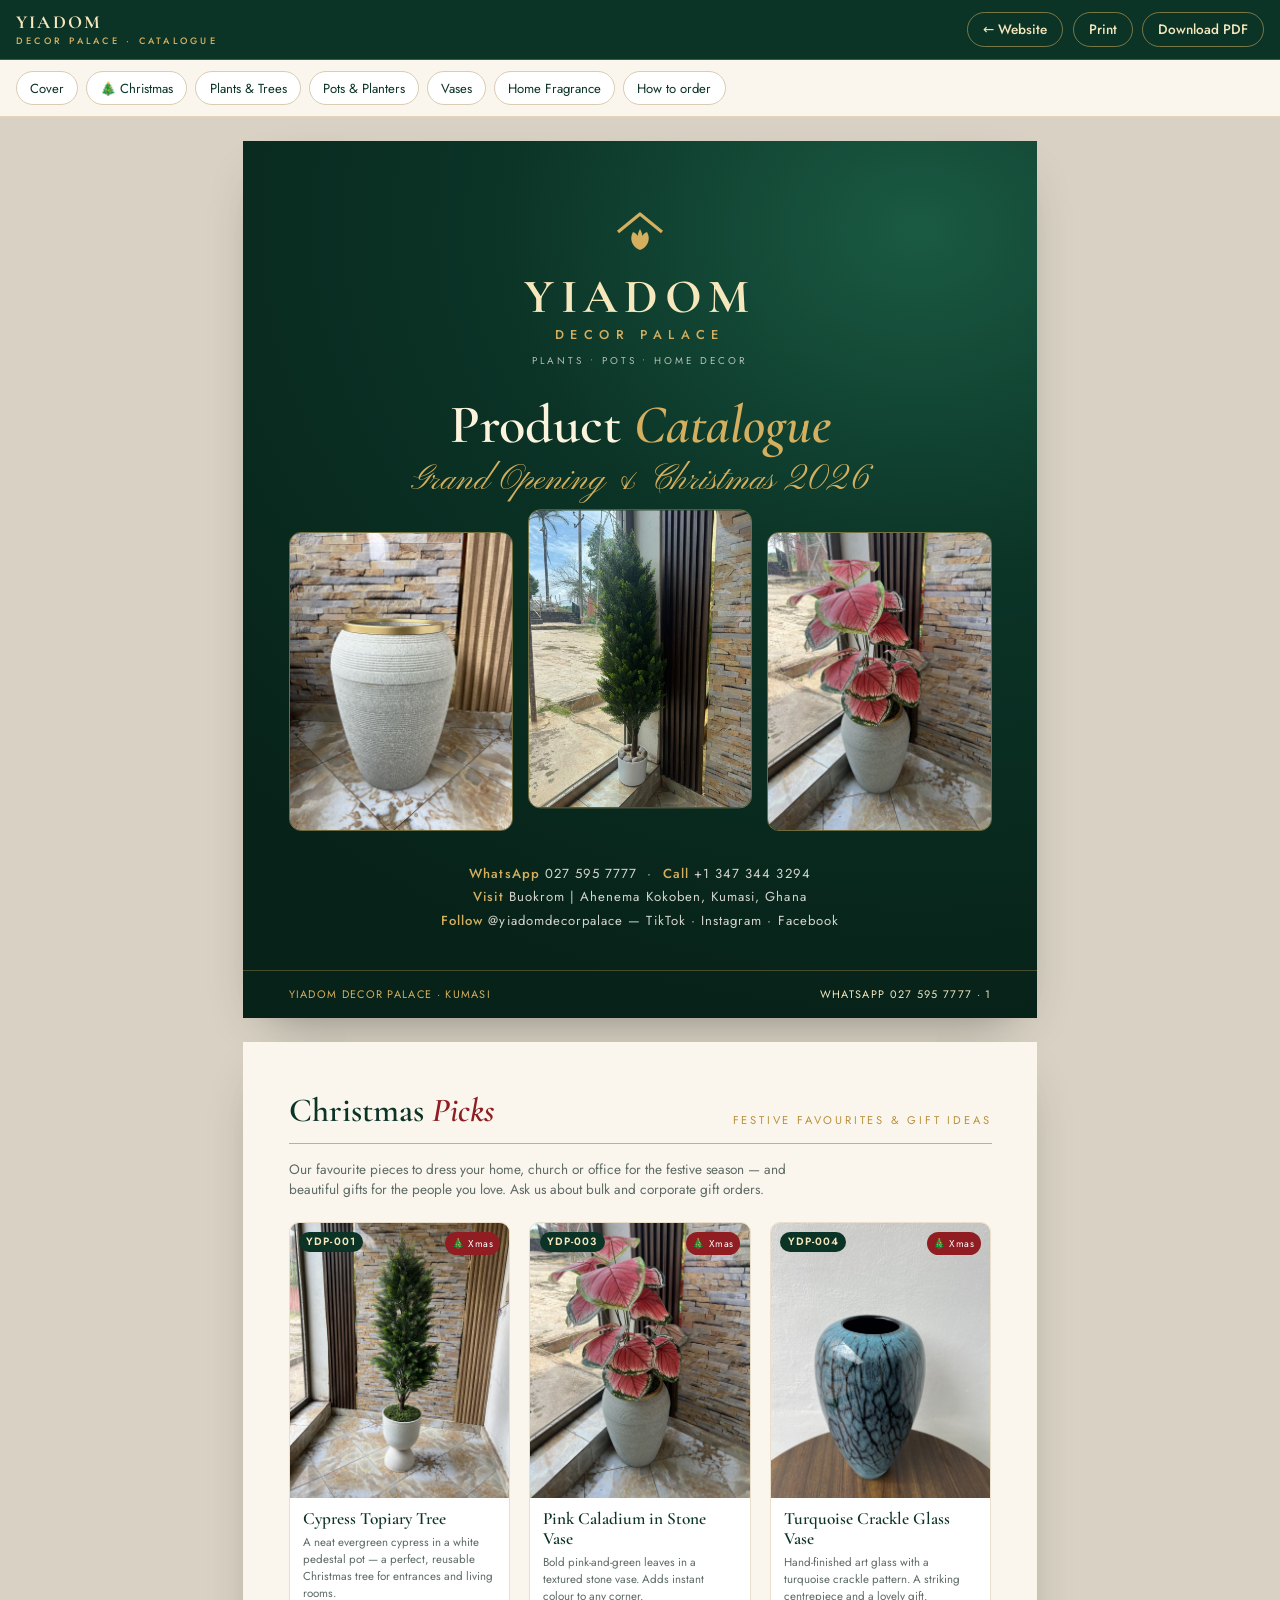
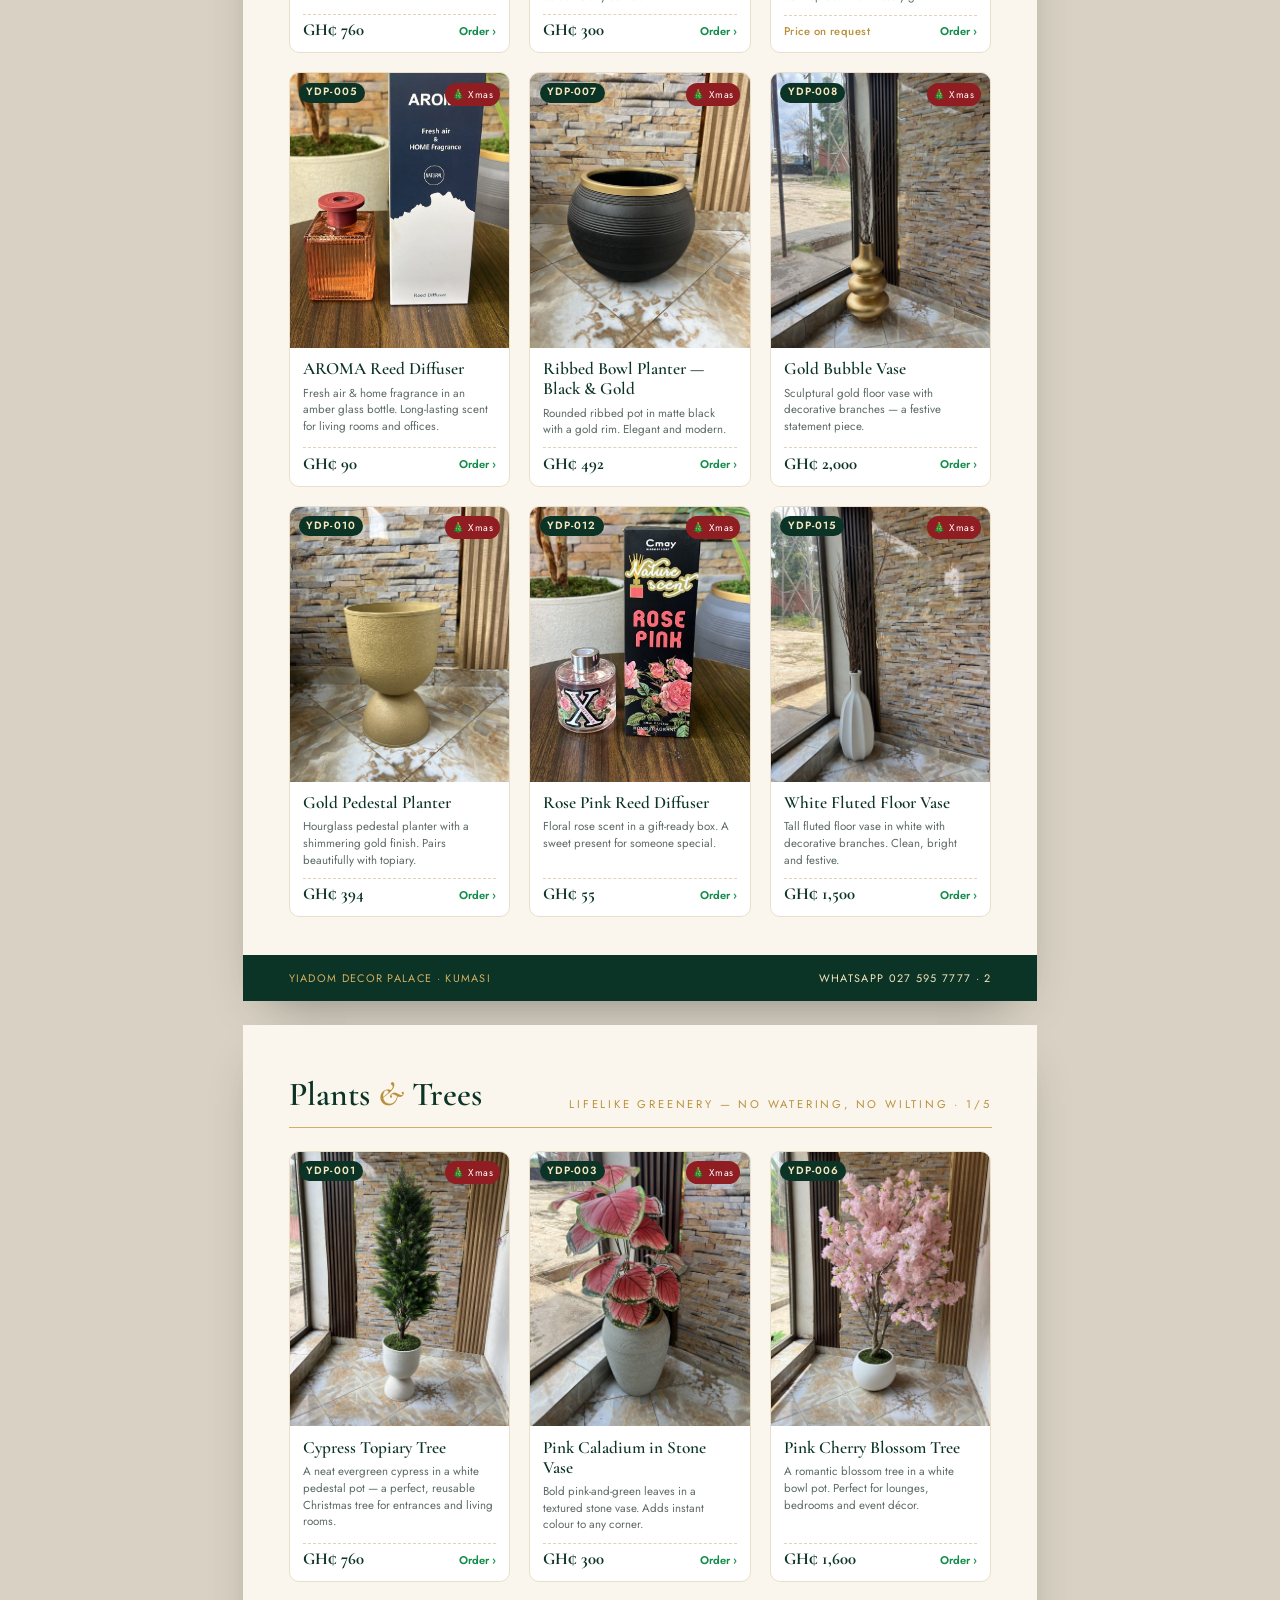
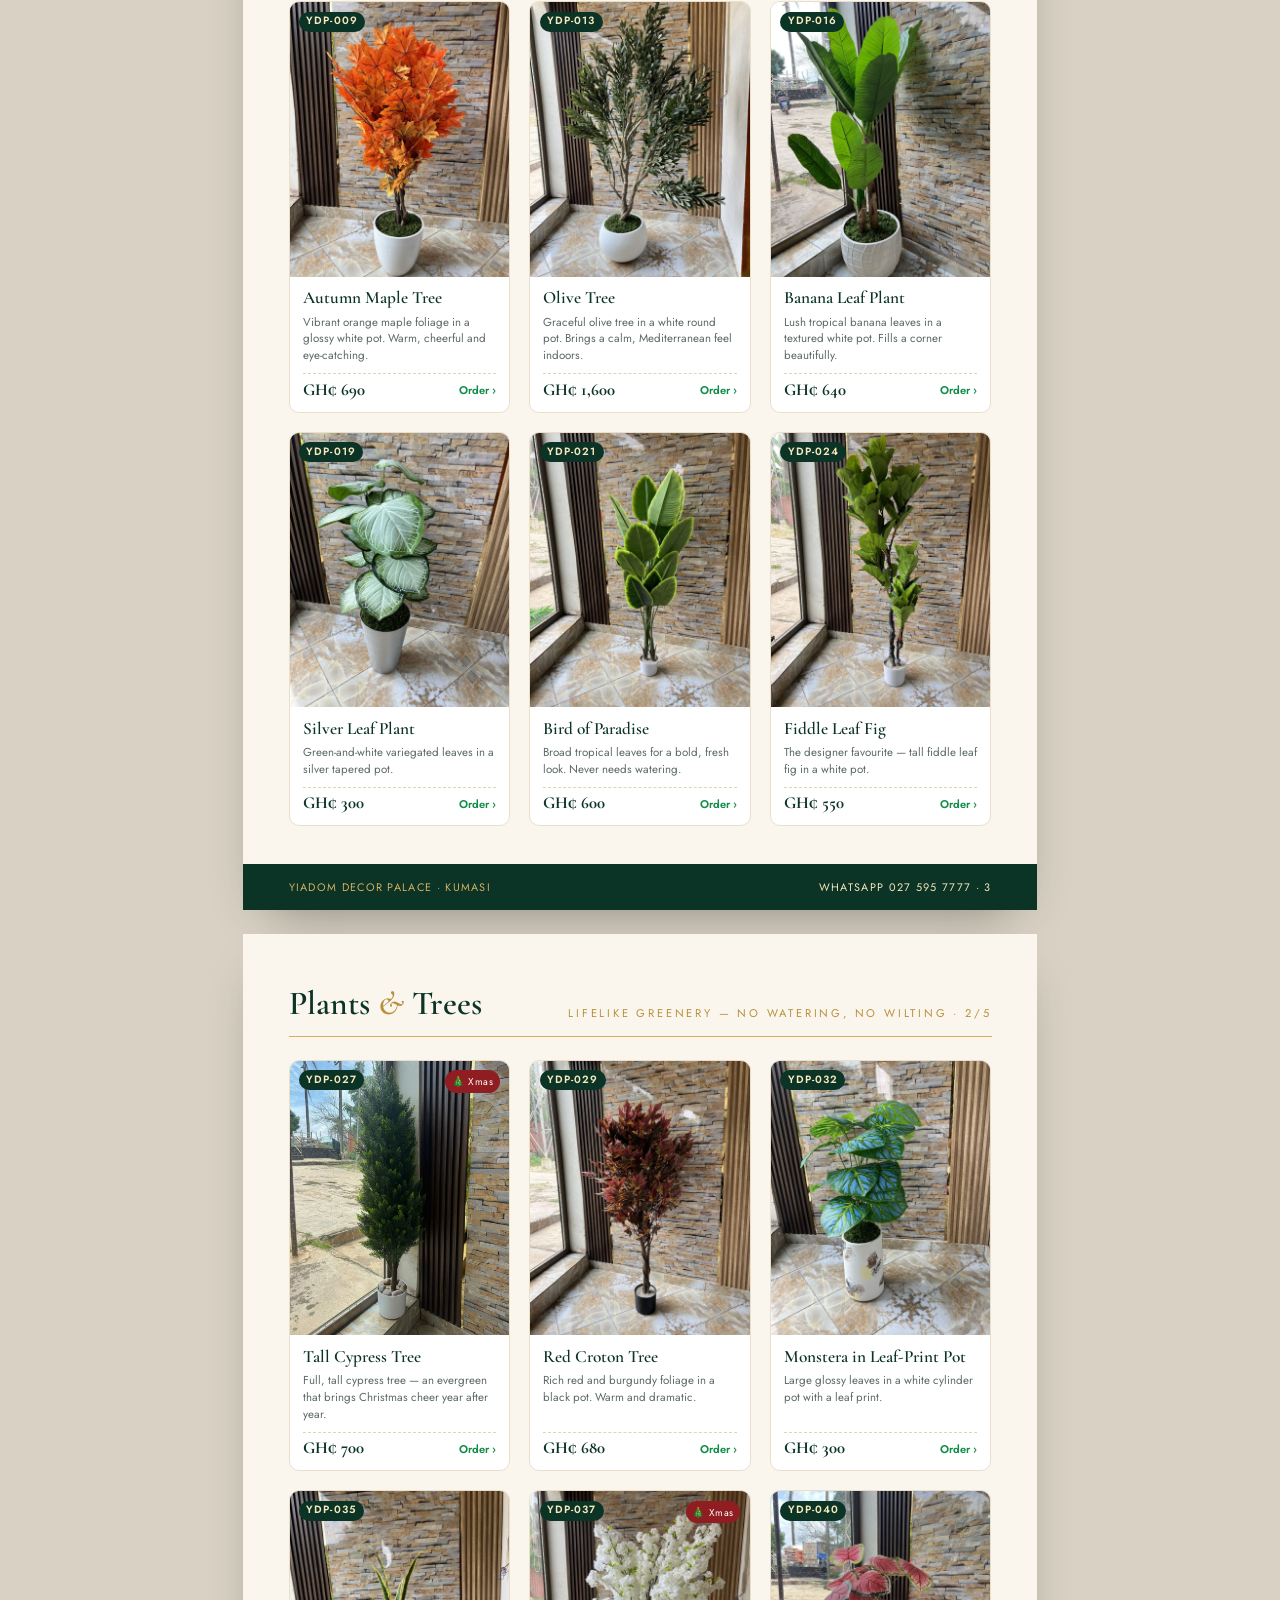
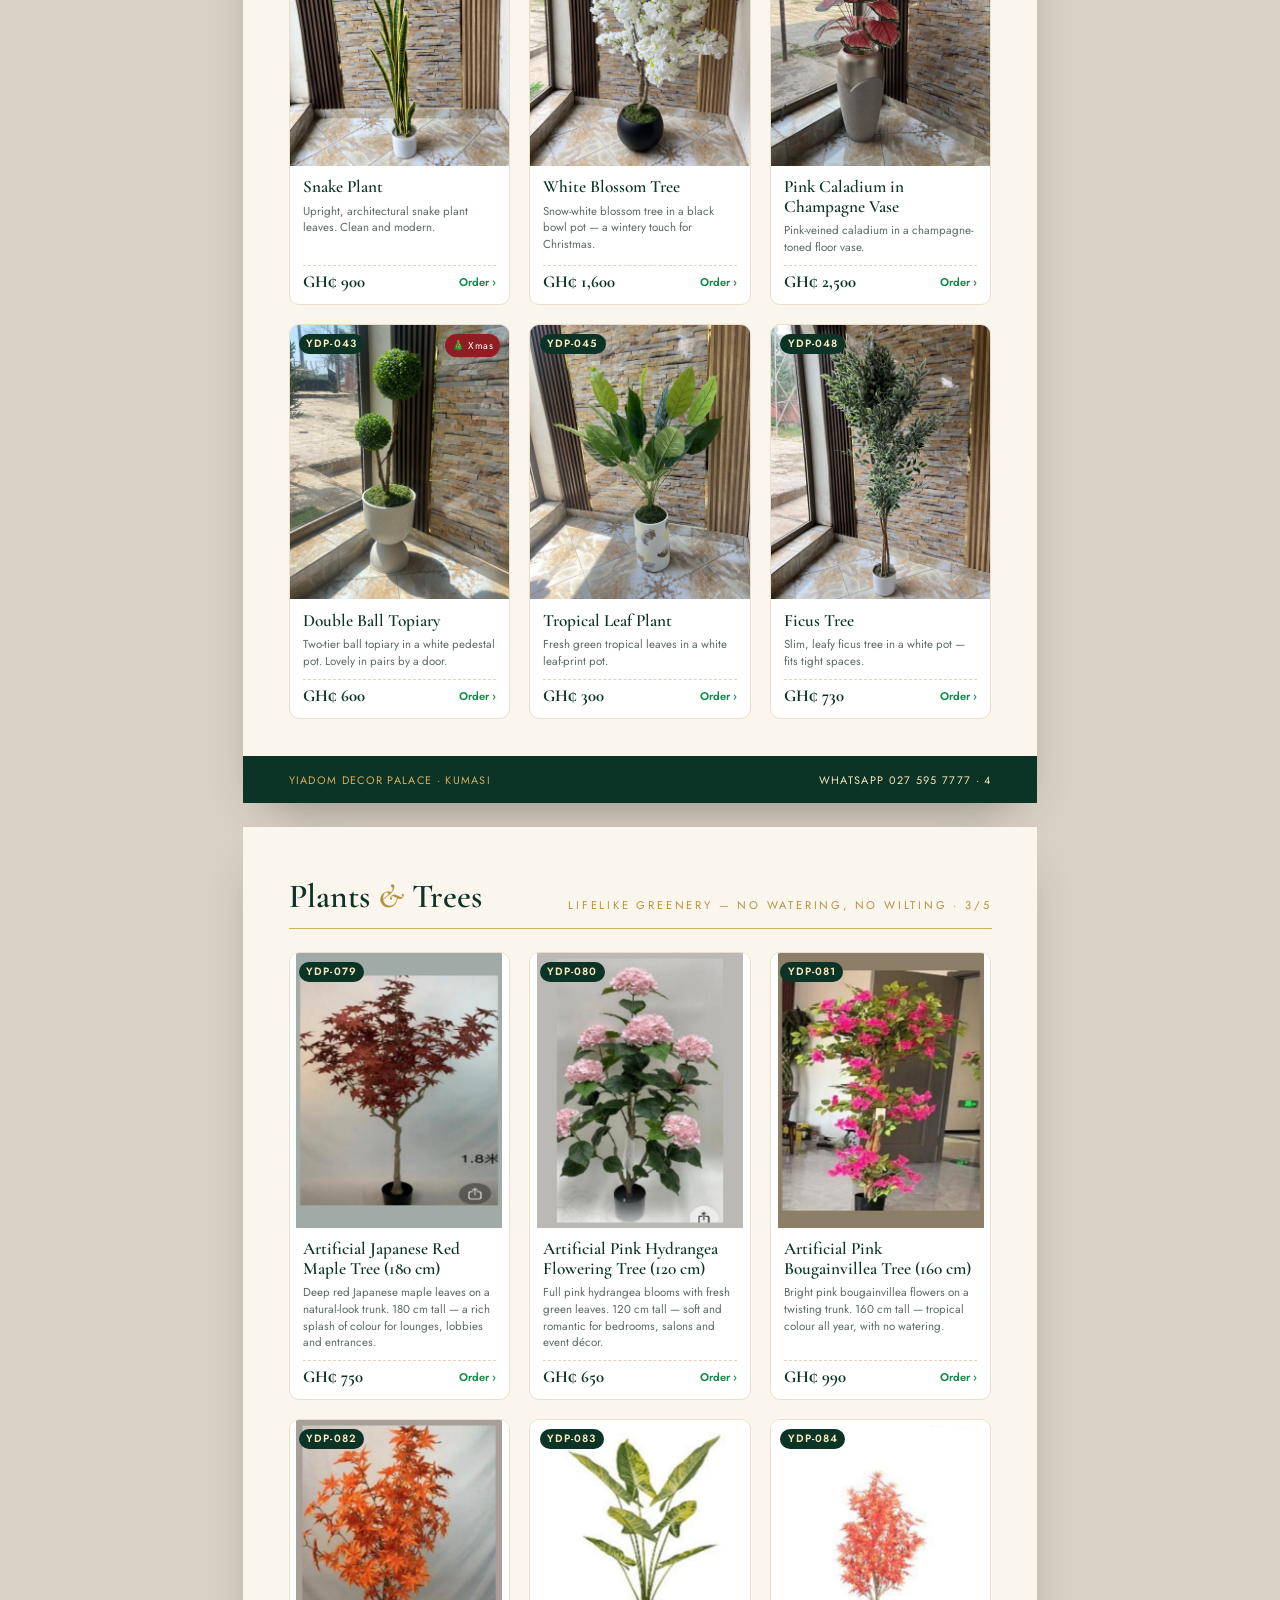
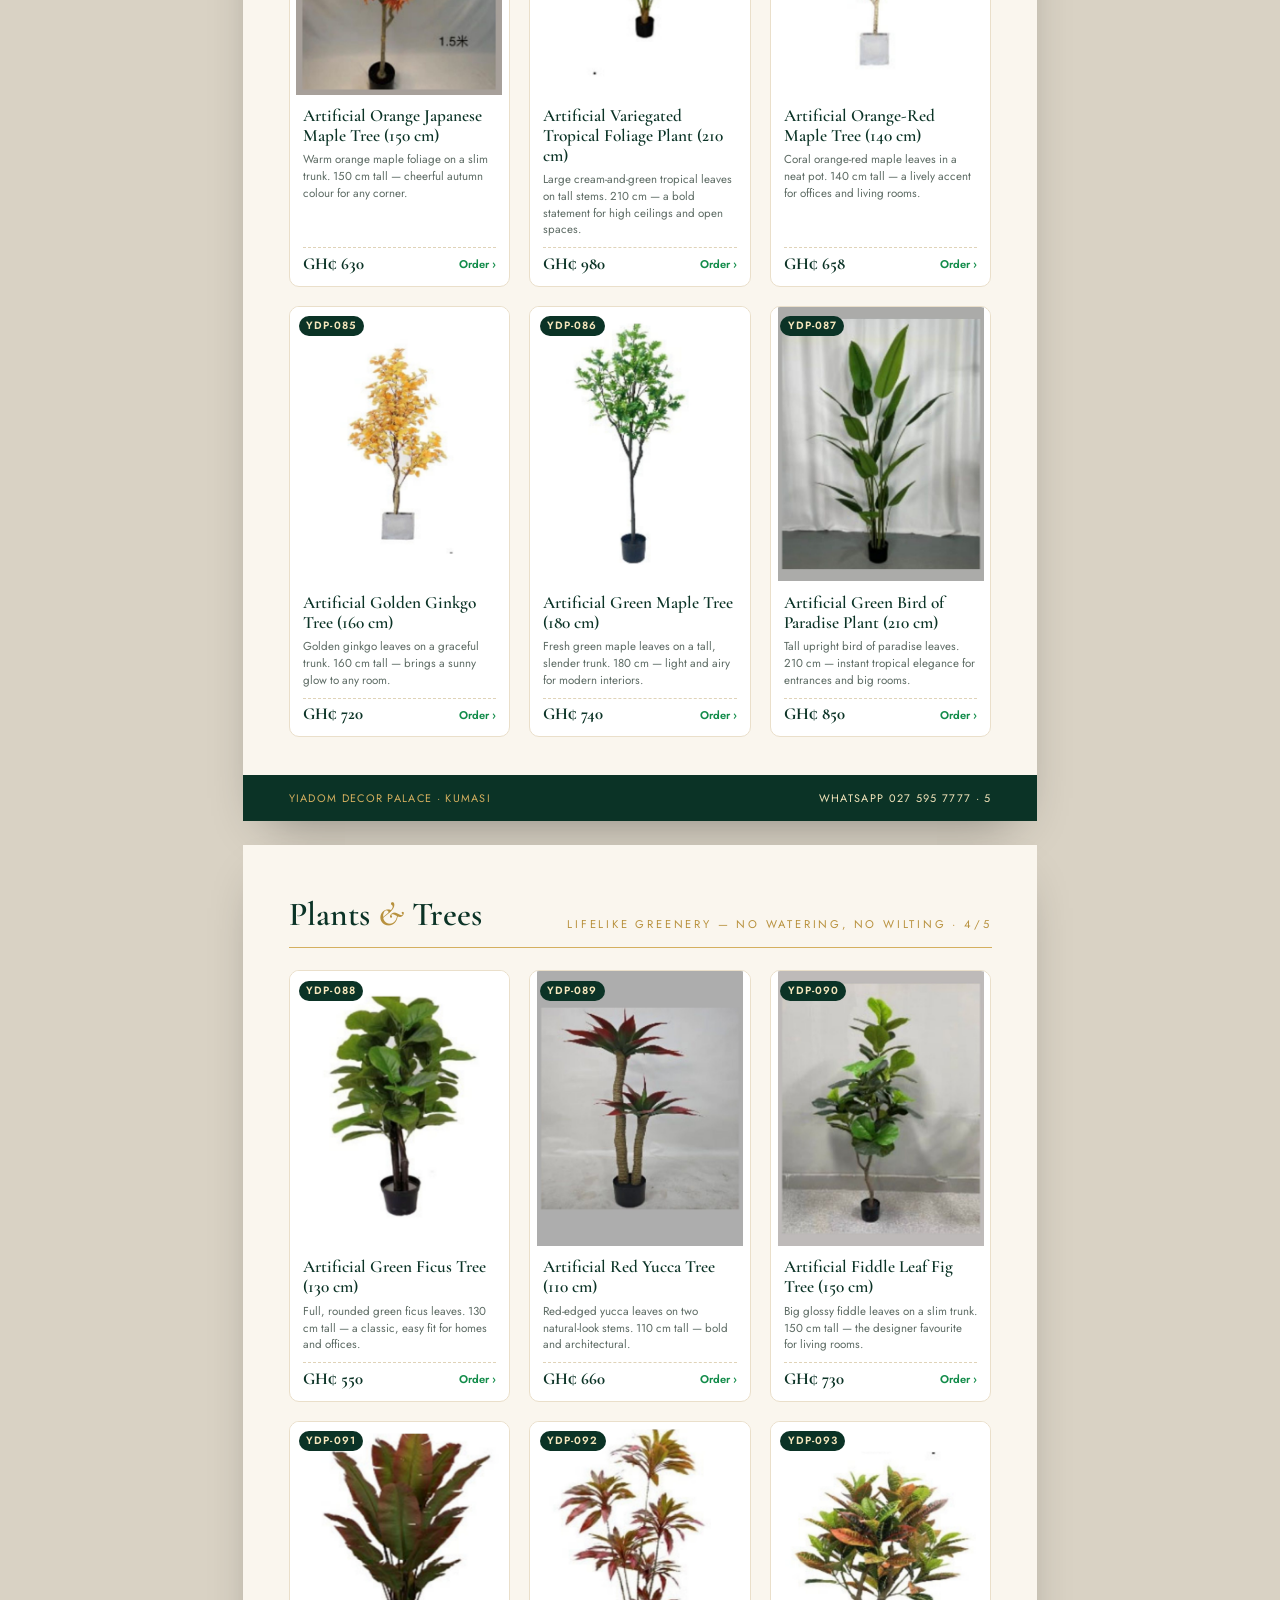
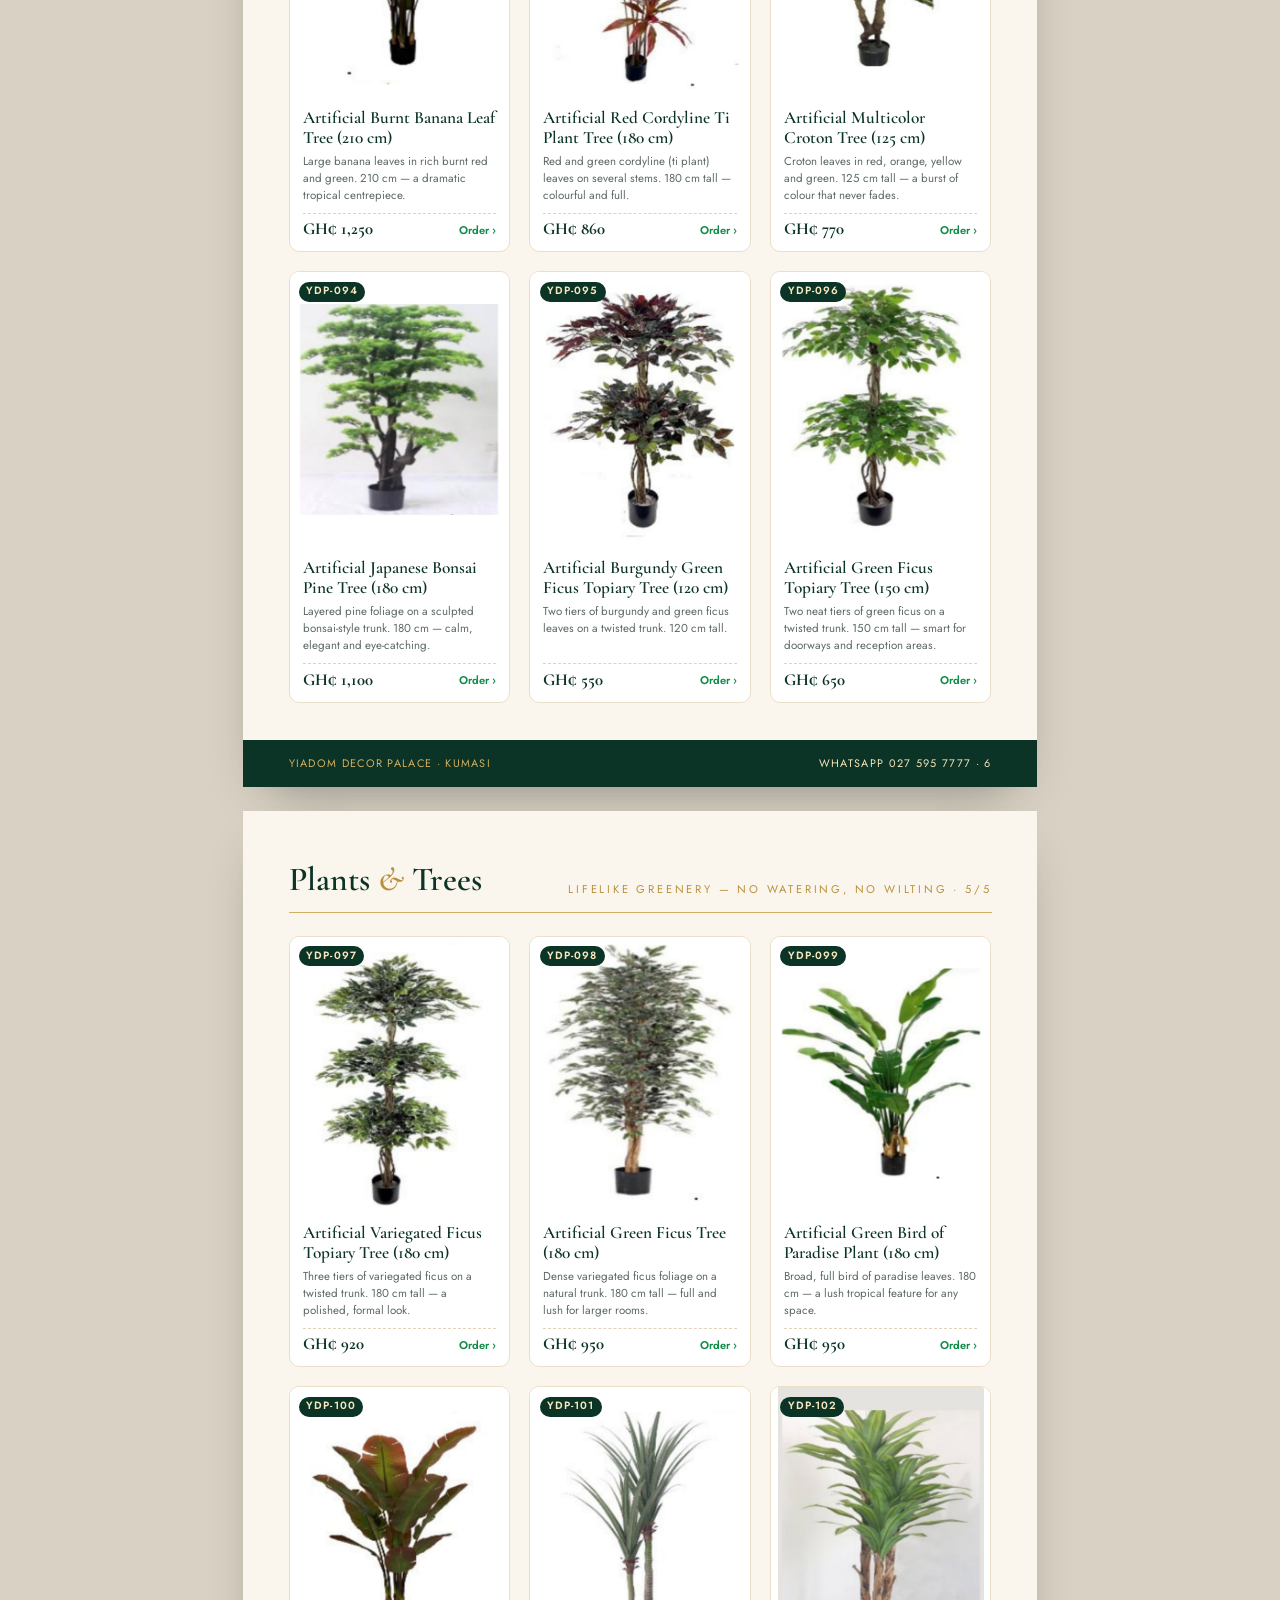
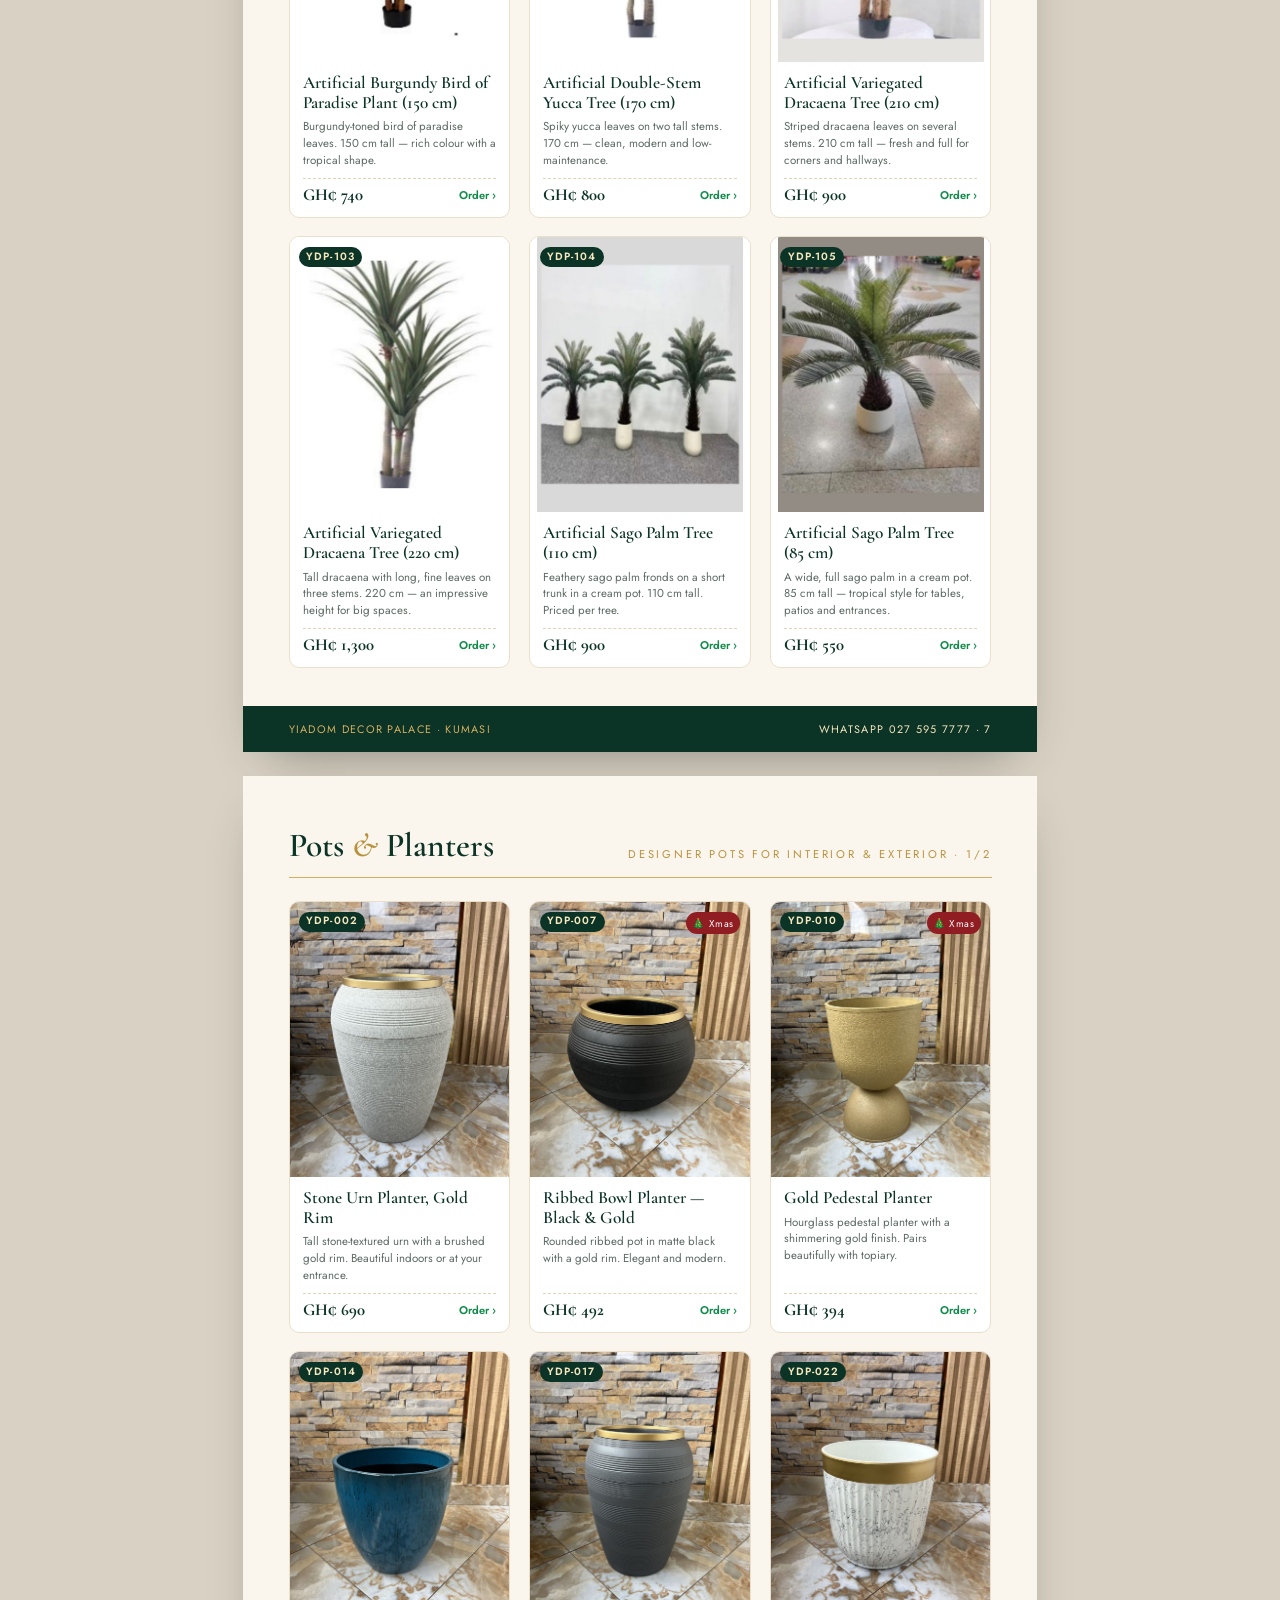
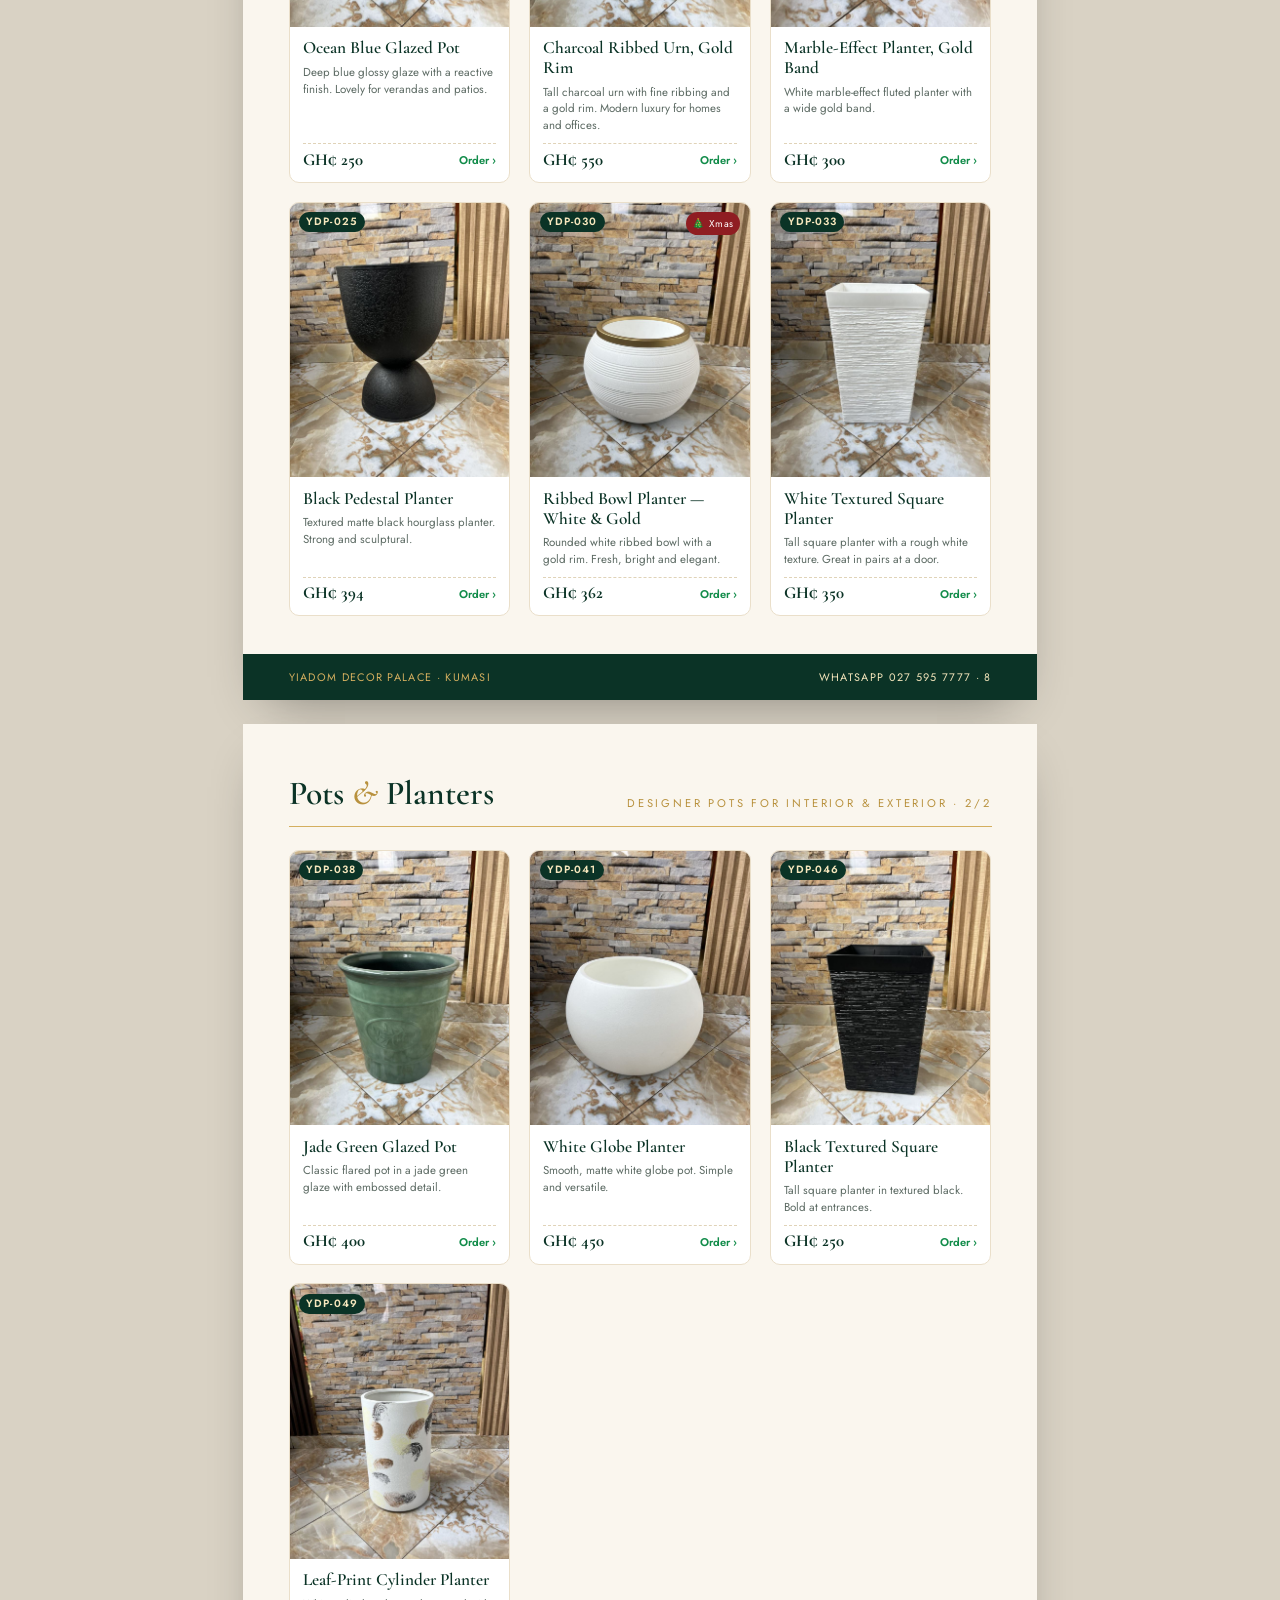
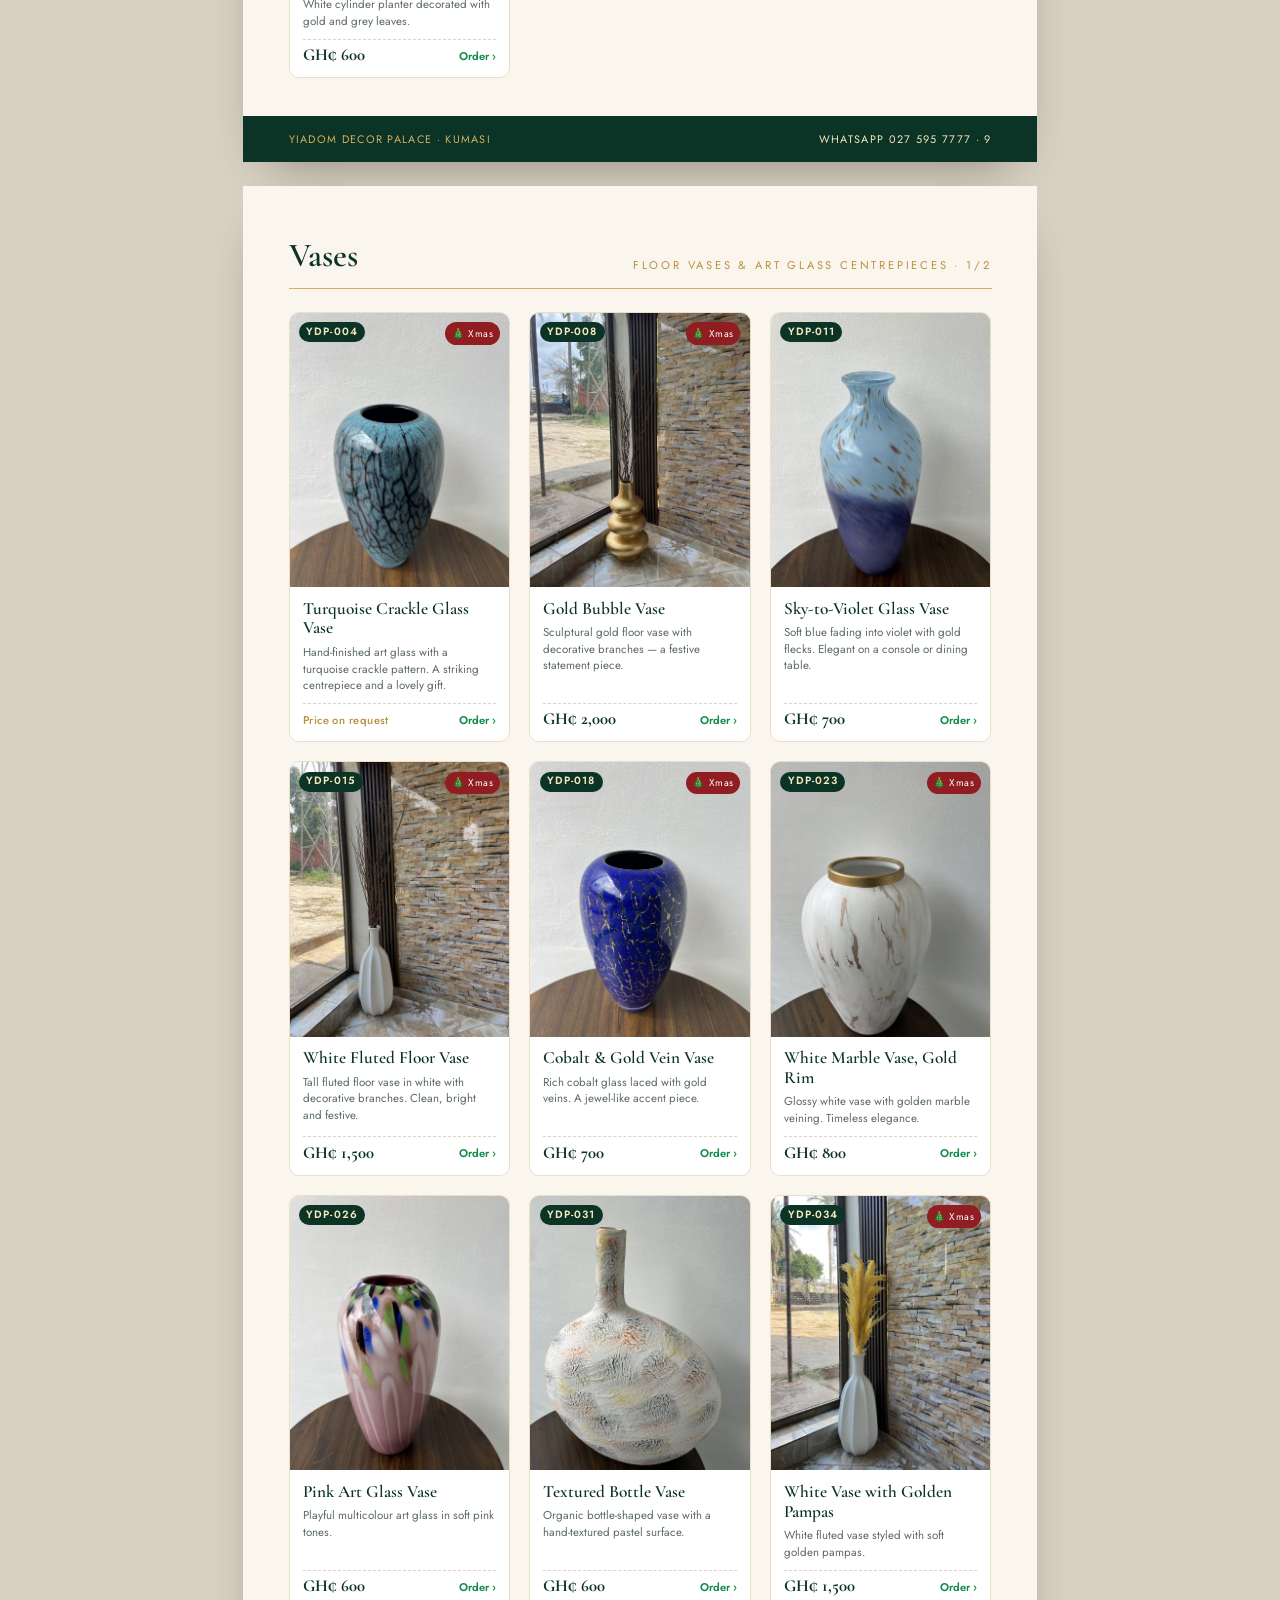
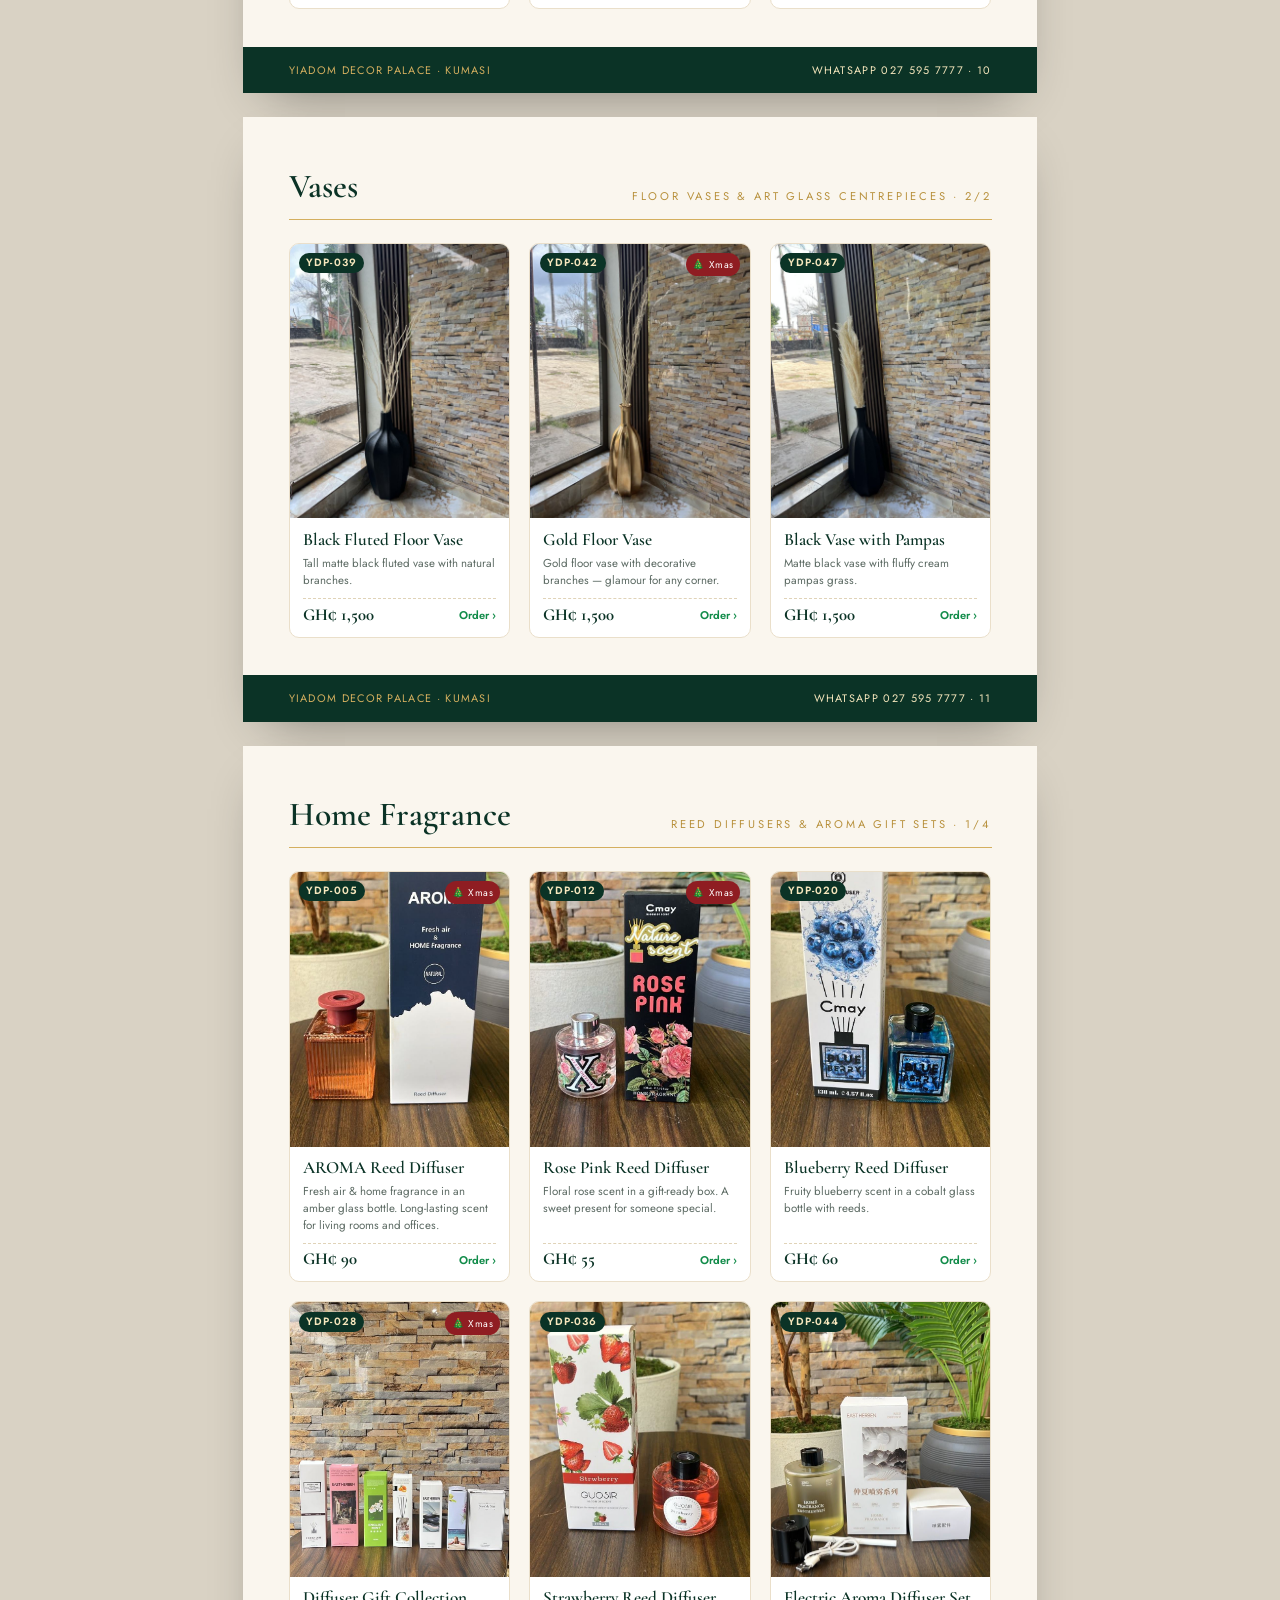
==== catalogue.html @ f0918529 "Add 27 artificial plants and trees (YDP-079 to YDP-105); rebuild catalogue PDF New plant shipment fr" ====
<!doctype html>
<html lang="en">
<head>
  <meta charset="utf-8">
  <meta name="viewport" content="width=device-width, initial-scale=1">
  <title>Product Catalogue | Yiadom Decor Palace, Kumasi</title>
  <meta name="description" content="Yiadom Decor Palace product catalogue — artificial plants & trees, pots & planters, vases and home fragrance. Order on WhatsApp 027 595 7777.">
  <meta name="theme-color" content="#0b3326">
  <link rel="canonical" href="https://yiadomdecorpalace.com/catalogue.html">
  <link rel="icon" href="data:image/svg+xml,%3Csvg xmlns='http://www.w3.org/2000/svg' viewBox='0 0 64 64'%3E%3Crect width='64' height='64' rx='14' fill='%230b3326'/%3E%3Cpath d='M12 30 32 13l20 17' fill='none' stroke='%23d4af5f' stroke-width='4'/%3E%3Cpath d='M32 46c-7-3-9-10-6-16 5 2 7 9 6 16Zm0 0c7-3 9-10 6-16-5 2-7 9-6 16Zm0 0c-3-6-2-13 0-17 2 4 3 11 0 17Z' fill='%23d4af5f'/%3E%3C/svg%3E">
  <link rel="preconnect" href="https://fonts.googleapis.com">
  <link rel="preconnect" href="https://fonts.gstatic.com" crossorigin>
  <link href="https://fonts.googleapis.com/css2?family=Cormorant+Garamond:ital,wght@0,500;0,600;0,700;1,500&family=Jost:wght@300;400;500;600&family=Pinyon+Script&display=swap" rel="stylesheet">
  <style>
    :root {
      --green-900: #072219; --green-800: #0b3326; --green-700: #114533; --green-600: #1a5a43;
      --gold: #d4af5f; --gold-deep: #b8913d;
      --gold-grad: linear-gradient(135deg, #f1d68e 0%, #d4af5f 45%, #a8822f 100%);
      --cream: #faf6ee; --cream-2: #f3ecdf; --ink: #1d2a24; --muted: #5d6b64; --red: #8f1d22;
      --serif: "Cormorant Garamond", Georgia, serif; --sans: "Jost", system-ui, sans-serif; --script: "Pinyon Script", cursive;
    }
    * { box-sizing: border-box; }
    body { margin: 0; font-family: var(--sans); color: var(--ink); background: #d9d2c4; -webkit-font-smoothing: antialiased; }
    img { display: block; max-width: 100%; }
    a { color: inherit; }

    /* Toolbar (screen only) */
    .bar { position: sticky; top: 0; z-index: 10; display: flex; flex-wrap: wrap; align-items: center; gap: .6rem; padding: .75rem 16px; background: var(--green-800); border-bottom: 1px solid rgba(212,175,95,.3); }
    .bar__title { font: 700 1.15rem/1 var(--serif); letter-spacing: .12em; color: #f6e7bd; margin-right: auto; text-decoration: none; }
    .bar__title small { display: block; font: 500 .58rem/1 var(--sans); letter-spacing: .35em; color: var(--gold); margin-top: .3rem; }
    .bar a.btn, .bar button { font: 500 .85rem/1 var(--sans); padding: .7em 1.1em; border-radius: 999px; border: 1px solid rgba(212,175,95,.55); background: transparent; color: #f6e7bd; text-decoration: none; cursor: pointer; }
    .bar .btn--gold { background: var(--gold-grad); color: var(--green-900); border-color: transparent; }
    .jump { display: flex; gap: .5rem; overflow-x: auto; padding: .7rem 16px; background: var(--cream); border-bottom: 1px solid #e3d6bc; position: sticky; top: 58px; z-index: 9; }
    .jump a { flex: none; font-size: .82rem; padding: .5em 1em; border-radius: 999px; border: 1px solid #d9ccb2; background: #fff; color: var(--green-800); text-decoration: none; }

    /* Pages */
    .pages { padding: 24px 16px 60px; display: grid; gap: 24px; justify-items: center; }
    .page { width: 100%; max-width: 210mm; background: var(--cream); position: relative; overflow: hidden; box-shadow: 0 20px 50px -25px rgba(0,0,0,.45); display: flex; flex-direction: column; }
    .page__inner { padding: 14mm 12mm 10mm; flex: 1; display: flex; flex-direction: column; }
    .page__head { display: flex; align-items: flex-end; justify-content: space-between; gap: 1rem; border-bottom: 1.5px solid var(--gold); padding-bottom: 4mm; margin-bottom: 6mm; }
    .page__head h2 { font: 600 2.1rem/1 var(--serif); color: var(--green-800); margin: 0; }
    .page__head h2 em { color: var(--gold-deep); }
    .page__head p { margin: 0; font-size: .7rem; letter-spacing: .25em; text-transform: uppercase; color: var(--gold-deep); text-align: right; }
    .page__foot { display: flex; justify-content: space-between; padding: 4mm 12mm; font-size: .68rem; letter-spacing: .12em; text-transform: uppercase; background: var(--green-800); color: var(--gold); }
    .page__foot span:last-child { color: #f6e7bd; }

    .items { display: grid; grid-template-columns: repeat(3, 1fr); gap: 5mm; }
    .item { background: #fff; border: 1px solid #eadfca; border-radius: 10px; overflow: hidden; display: flex; flex-direction: column; break-inside: avoid; }
    .item__img { aspect-ratio: 4 / 5; overflow: hidden; position: relative; background: #ece4d4; }
    .item__img img { width: 100%; height: 100%; object-fit: cover; object-position: center 72%; }
    /* Supplier catalogue photos of tall trees: show the whole tree rather than cropping the top */
    .item__img img[src*="images/plant-"] { object-fit: contain; object-position: center; background: #fff; }
    .item__code { position: absolute; top: 2.5mm; left: 2.5mm; background: var(--green-800); color: #f6e7bd; font: 600 .66rem/1 var(--sans); letter-spacing: .1em; padding: .45em .7em; border-radius: 999px; }
    .item__xmas { position: absolute; top: 2.5mm; right: 2.5mm; background: var(--red); color: #fff; font-size: .62rem; padding: .4em .65em; border-radius: 999px; letter-spacing: .06em; }
    .item__body { padding: 3mm 3.5mm 3.5mm; display: flex; flex-direction: column; flex: 1; }
    .item__body h3 { font: 600 1.08rem/1.15 var(--serif); color: var(--green-800); margin: 0 0 1.5mm; }
    .item__body p { font-size: .72rem; line-height: 1.45; color: var(--muted); margin: 0 0 2.5mm; }
    .item__price { margin-top: auto; display: flex; justify-content: space-between; align-items: center; gap: .5rem; font-size: .7rem; border-top: 1px dashed #e0d3b8; padding-top: 2mm; }
    .item__price span { color: var(--gold-deep); font-weight: 500; letter-spacing: .04em; }
    .item__price span.has-price { font: 700 1.05rem/1 var(--serif); color: var(--green-800); letter-spacing: 0; }
    .item__price a { color: #128c4a; font-weight: 600; text-decoration: none; white-space: nowrap; }

    /* Cover */
    .cover { background: radial-gradient(120% 90% at 85% 10%, var(--green-600) 0%, var(--green-800) 45%, var(--green-900) 100%); color: var(--cream); }
    .cover .page__inner { align-items: center; text-align: center; justify-content: space-between; padding-top: 16mm; }
    .logo { color: var(--gold); display: flex; flex-direction: column; align-items: center; }
    .logo svg { width: 64px; height: 64px; }
    .logo strong { font: 700 3rem/1 var(--serif); letter-spacing: .14em; color: #f6e7bd; margin-top: 2mm; }
    .logo small { font: 500 .8rem/1 var(--sans); letter-spacing: .5em; color: var(--gold); margin-top: 2mm; }
    .logo i { font-style: normal; font-size: .62rem; letter-spacing: .3em; color: rgba(250,246,238,.7); margin-top: 3mm; }
    .cover h1 { font: 600 3.4rem/1 var(--serif); margin: 8mm 0 0; color: #fbf3dc; }
    .cover h1 em { color: var(--gold); font-style: italic; }
    .cover__script { font: 2.2rem/1.2 var(--script); color: var(--gold); margin: 2mm 0 0; }
    .cover__collage { display: grid; grid-template-columns: repeat(3, 1fr); gap: 4mm; width: 100%; margin: 8mm 0; }
    .cover__collage img { width: 100%; aspect-ratio: 3 / 4; object-fit: cover; border-radius: 12px; border: 1.5px solid rgba(212,175,95,.5); }
    .cover__collage img:nth-child(2) { transform: translateY(-6mm); }
    .cover__contact { font-size: .82rem; letter-spacing: .08em; color: rgba(250,246,238,.85); line-height: 1.8; }
    .cover__contact strong { color: var(--gold); font-weight: 500; }
    .cover .page__foot { background: transparent; border-top: 1px solid rgba(212,175,95,.3); }

    .xmas-page .page__head h2 em { color: var(--red); }
    .intro { font-size: .85rem; color: var(--muted); margin: -2mm 0 6mm; max-width: 140mm; }

    /* How to order */
    .order { background: var(--green-800); color: var(--cream); }
    .order .page__inner { justify-content: center; }
    .order h2 { font: 600 3rem/1.05 var(--serif); color: #fbf3dc; margin: 0 0 4mm; }
    .order h2 em { color: var(--gold); }
    .steps { list-style: none; padding: 0; margin: 6mm 0; display: grid; gap: 5mm; counter-reset: s; }
    .steps li { display: flex; gap: 5mm; align-items: flex-start; font-size: .95rem; color: rgba(250,246,238,.88); }
    .steps li::before { counter-increment: s; content: counter(s); flex: 0 0 11mm; height: 11mm; border-radius: 50%; display: grid; place-items: center; background: var(--gold-grad); color: var(--green-900); font: 700 1.3rem/1 var(--serif); }
    .steps strong { color: #f6e7bd; font-weight: 500; }
    .contact-box { margin-top: 6mm; padding: 6mm; border: 1px solid rgba(212,175,95,.45); border-radius: 14px; display: grid; grid-template-columns: 1fr 1fr; gap: 4mm 8mm; font-size: .88rem; }
    .contact-box b { display: block; font-size: .66rem; letter-spacing: .25em; text-transform: uppercase; color: var(--gold); font-weight: 500; margin-bottom: 1mm; }
    .contact-box a { color: #fbf3dc; text-decoration: none; }
    .order__sign { font: 2.4rem/1.1 var(--script); color: var(--gold); margin: 10mm 0 0; }
    .order .page__foot { background: var(--green-900); }

    @media (max-width: 640px) {
      .items { grid-template-columns: repeat(2, 1fr); gap: 10px; }
      .page__inner { padding: 22px 14px 16px; }
      .page__head { flex-direction: column; align-items: flex-start; }
      .page__head p { text-align: left; }
      .logo strong { font-size: 2.2rem; }
      .cover h1 { font-size: 2.4rem; }
      .contact-box { grid-template-columns: 1fr; }
      .order h2 { font-size: 2.2rem; }
      .bar__title { width: 100%; }
      .jump { top: 104px; }
    }

    /* PRINT / PDF: exact A4 pages */
    @page { size: A4; margin: 0; }
    @media print {
      body { background: none; -webkit-print-color-adjust: exact; print-color-adjust: exact; }
      .bar, .jump { display: none; }
      .pages { padding: 0; gap: 0; display: block; }
      .page { width: 210mm; max-width: none; height: 297mm; box-shadow: none; break-after: page; page-break-after: always; }
      .page:last-child { break-after: auto; page-break-after: auto; }
      .items { grid-template-columns: repeat(3, 1fr) !important; }
      .page__inner { padding: 10mm 11mm 6mm; }
      .page__head { margin-bottom: 4mm; padding-bottom: 3mm; }
      .intro { margin: -1mm 0 4mm; font-size: .78rem; }
      .items { gap: 4mm; }
      .item__img { aspect-ratio: auto; height: 42mm; }
      .item__body { padding: 2.5mm 3mm 3mm; }
      .item__body h3 { font-size: 1rem; }
      .item__body p { font-size: .66rem; display: -webkit-box; -webkit-line-clamp: 2; -webkit-box-orient: vertical; overflow: hidden; margin-bottom: 2mm; }
      .page__foot { padding: 3mm 11mm; }
    }
  </style>
</head>
<body>
  <div class="bar">
    <a class="bar__title" href="index.html">YIADOM<small>DECOR PALACE · CATALOGUE</small></a>
    <a class="btn" href="index.html">← Website</a>
    <button onclick="window.print()">Print</button>
    <a class="btn btn--gold" href="Yiadom-Decor-Palace-Catalogue.pdf" download>Download PDF</a>
  </div>
  <nav class="jump" id="jump" aria-label="Catalogue sections"></nav>

  <div class="pages" id="pages"></div>

  <script src="products.js"></script>
  <script>
    const PER_PAGE = 9;
    const ORDER = ["plants", "pots", "vases", "fragrance"];
    const SUB = {
      plants: "Lifelike greenery — no watering, no wilting",
      pots: "Designer pots for interior & exterior",
      vases: "Floor vases & art glass centrepieces",
      fragrance: "Reed diffusers & aroma gift sets",
      christmas: "Festive favourites & gift ideas",
    };
    const wa = (p) => `https://wa.me/${WHATSAPP}?text=${encodeURIComponent(`Hello Yiadom Decor Palace! I'd like to order ${p.code} – ${p.name}${p.price != null ? ` (${formatPrice(p)})` : ""}. Is it available?`)}`;
    const esc = (s) => s.replace(/[&<>"]/g, (c) => ({ "&": "&amp;", "<": "&lt;", ">": "&gt;", '"': "&quot;" }[c]));

    let pageNo = 0;
    const foot = () => `<div class="page__foot"><span>Yiadom Decor Palace · Kumasi</span><span>WhatsApp 027 595 7777 · ${++pageNo}</span></div>`;

    const item = (p) => `
      <article class="item">
        <div class="item__img">
          <img src="images/${p.img}.jpg" alt="${esc(p.name)}">
          <span class="item__code">${p.code}</span>
          ${p.xmas ? '<span class="item__xmas">🎄 Xmas</span>' : ""}
        </div>
        <div class="item__body">
          <h3>${esc(p.name)}</h3>
          <p>${esc(p.desc)}</p>
          <div class="item__price"><span class="${p.price == null ? "" : "has-price"}">${formatPrice(p)}</span><a href="${wa(p)}" target="_blank" rel="noopener">Order ›</a></div>
        </div>
      </article>`;

    function section(id, title, list, extraClass = "", intro = "") {
      let html = "";
      for (let i = 0; i < list.length; i += PER_PAGE) {
        const first = i === 0;
        html += `
          <section class="page ${extraClass}" ${first ? `id="${id}"` : ""}>
            <div class="page__inner">
              <div class="page__head"><h2>${title}</h2><p>${SUB[id]}${list.length > PER_PAGE ? ` · ${i / PER_PAGE + 1}/${Math.ceil(list.length / PER_PAGE)}` : ""}</p></div>
              ${first && intro ? `<p class="intro">${intro}</p>` : ""}
              <div class="items">${list.slice(i, i + PER_PAGE).map(item).join("")}</div>
            </div>
            ${foot()}
          </section>`;
      }
      return html;
    }

    const cover = `
      <section class="page cover" id="cover">
        <div class="page__inner">
          <div class="logo">
            <svg viewBox="0 0 64 64" aria-hidden="true"><path d="M10 30 32 12l22 18" fill="none" stroke="currentColor" stroke-width="3.2" stroke-linejoin="round"/><path fill="currentColor" d="M32 48c-8-3-11-11-7-18 6 2 8 10 7 18Z"/><path fill="currentColor" d="M32 48c8-3 11-11 7-18-6 2-8 10-7 18Z"/><path fill="currentColor" d="M32 47c-4-7-3-15 0-20 3 5 4 13 0 20Z"/></svg>
            <strong>YIADOM</strong><small>DECOR PALACE</small><i>PLANTS • POTS • HOME DECOR</i>
          </div>
          <div>
            <h1>Product <em>Catalogue</em></h1>
            <p class="cover__script">Grand Opening &amp; Christmas 2026</p>
          </div>
          <div class="cover__collage">
            <img src="images/img_1810.jpg" alt="">
            <img src="images/photo-2026-10-22-22-24-32-3.jpg" alt="">
            <img src="images/img_2269.jpg" alt="">
          </div>
          <div class="cover__contact">
            <strong>WhatsApp</strong> 027 595 7777 &nbsp;·&nbsp; <strong>Call</strong> +1 347 344 3294<br>
            <strong>Visit</strong> Buokrom | Ahenema Kokoben, Kumasi, Ghana<br>
            <strong>Follow</strong> @yiadomdecorpalace — TikTok · Instagram · Facebook
          </div>
        </div>
        ${foot()}
      </section>`;

    const xmasList = PRODUCTS.filter((p) => p.xmas).slice(0, PER_PAGE);
    let html = cover;
    html += section("christmas", "Christmas <em>Picks</em>", xmasList, "xmas-page",
      "Our favourite pieces to dress your home, church or office for the festive season — and beautiful gifts for the people you love. Ask us about bulk and corporate gift orders.");
    ORDER.forEach((cat) => html += section(cat, CAT_LABEL[cat].replace("&", "<em>&amp;</em>"), PRODUCTS.filter((p) => p.cat === cat)));

    html += `
      <section class="page order" id="order">
        <div class="page__inner">
          <p style="font-size:.72rem;letter-spacing:.3em;text-transform:uppercase;color:var(--gold);margin:0 0 4mm">How to order</p>
          <h2>Seen something <em>you love?</em></h2>
          <ol class="steps">
            <li><div><strong>Note the item code</strong> — e.g. YDP-012 — shown on every product.</div></li>
            <li><div><strong>Send it to us on WhatsApp</strong> at 027 595 7777. We’ll confirm availability and arrange payment.</div></li>
            <li><div><strong>Pick up or arrange delivery</strong> — visit the Palace in Kumasi, or ask us about delivery to your home or business.</div></li>
            <li><div><strong>Need ideas?</strong> Send a photo of your space and we’ll suggest pieces that fit — interior or exterior.</div></li>
          </ol>
          <div class="contact-box">
            <div><b>WhatsApp</b><a href="https://wa.me/${WHATSAPP}">027 595 7777</a></div>
            <div><b>Call</b><a href="tel:+13473443294">+1 347 344 3294</a></div>
            <div><b>Visit</b>Buokrom | Ahenema Kokoben<br>Kumasi, Ghana</div>
            <div><b>Follow</b>@yiadomdecorpalace<br>TikTok · Instagram · Facebook</div>
          </div>
          <p class="order__sign">Let’s grow together ♡</p>
          <p style="font-size:.78rem;color:rgba(250,246,238,.6);margin:3mm 0 0">Products shown are a selection of our range — new stock arrives regularly. Prices in Ghana cedis (GH₵) and subject to availability.</p>
        </div>
        ${foot()}
      </section>`;

    document.getElementById("pages").innerHTML = html;
    document.getElementById("jump").innerHTML =
      [["cover", "Cover"], ["christmas", "🎄 Christmas"], ...ORDER.map((c) => [c, CAT_LABEL[c]]), ["order", "How to order"]]
        .map(([id, l]) => `<a href="#${id}">${l}</a>`).join("");
  </script>
</body>
</html>
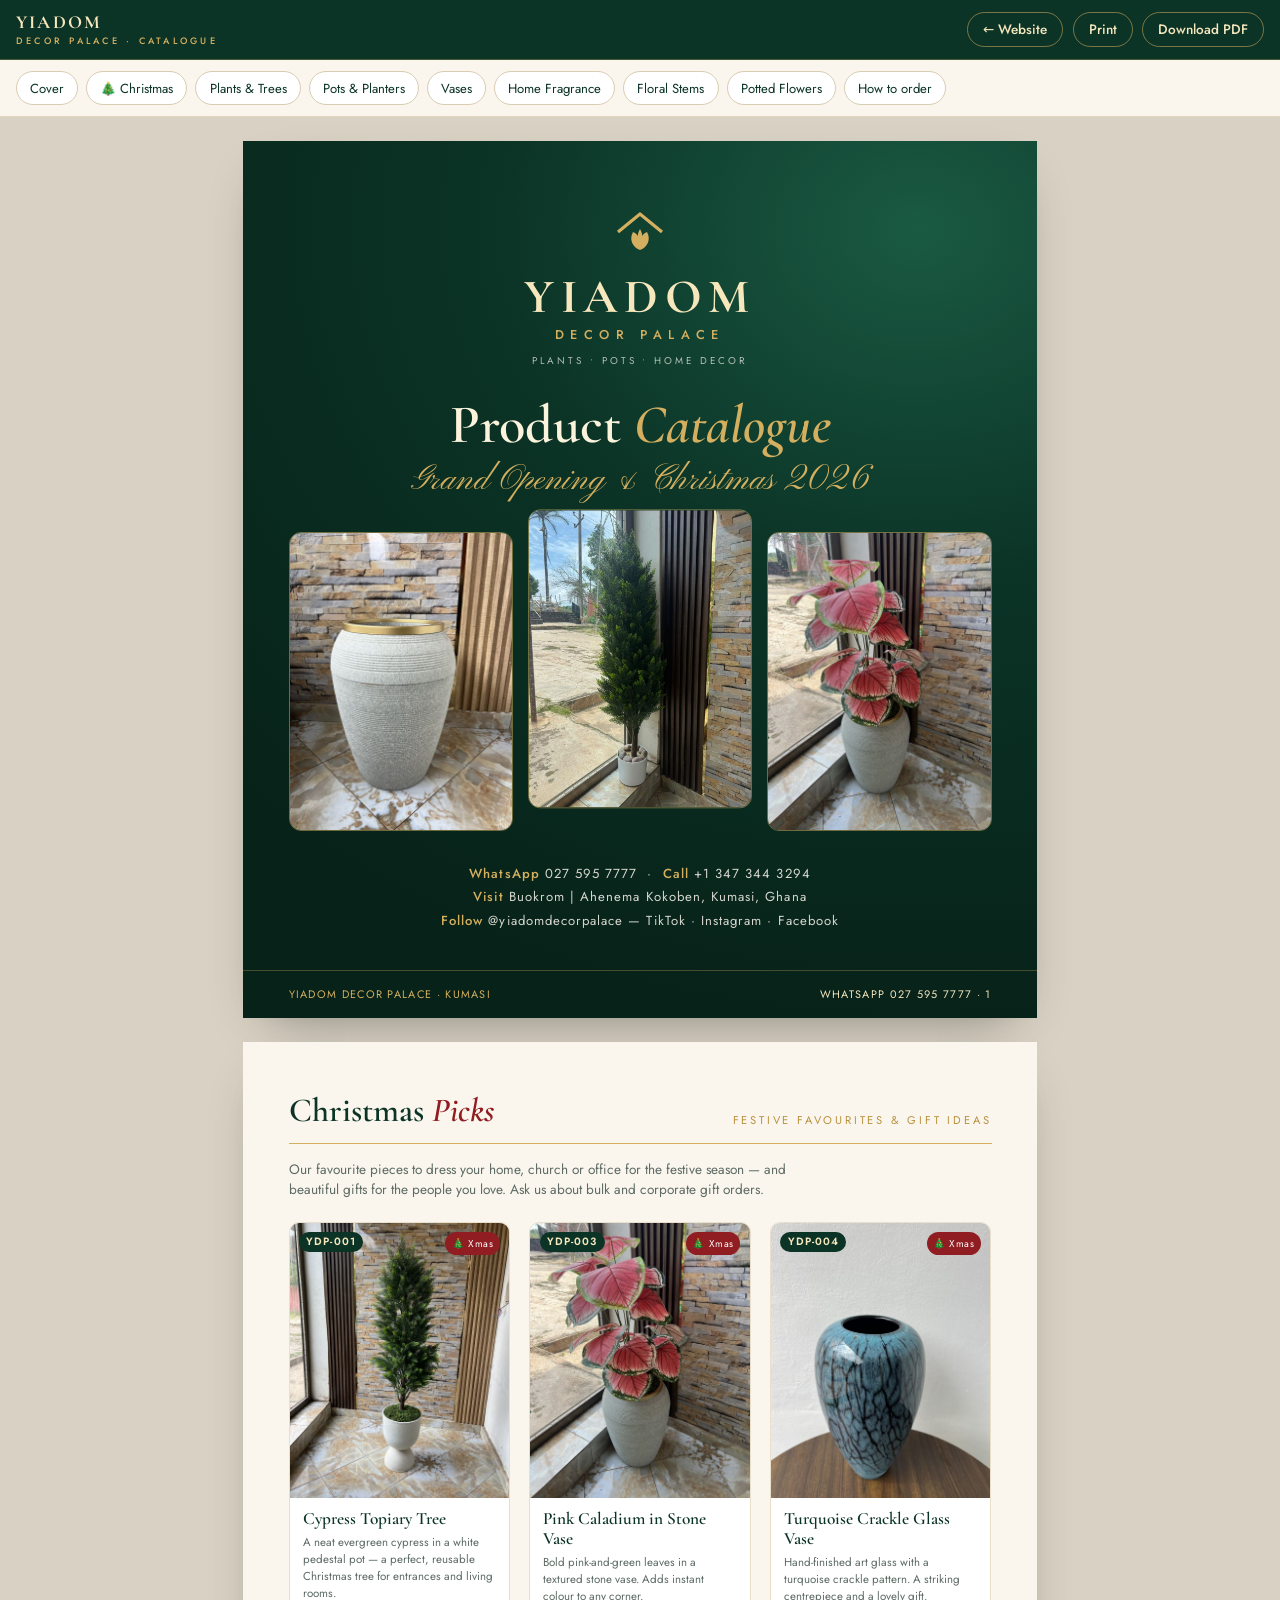
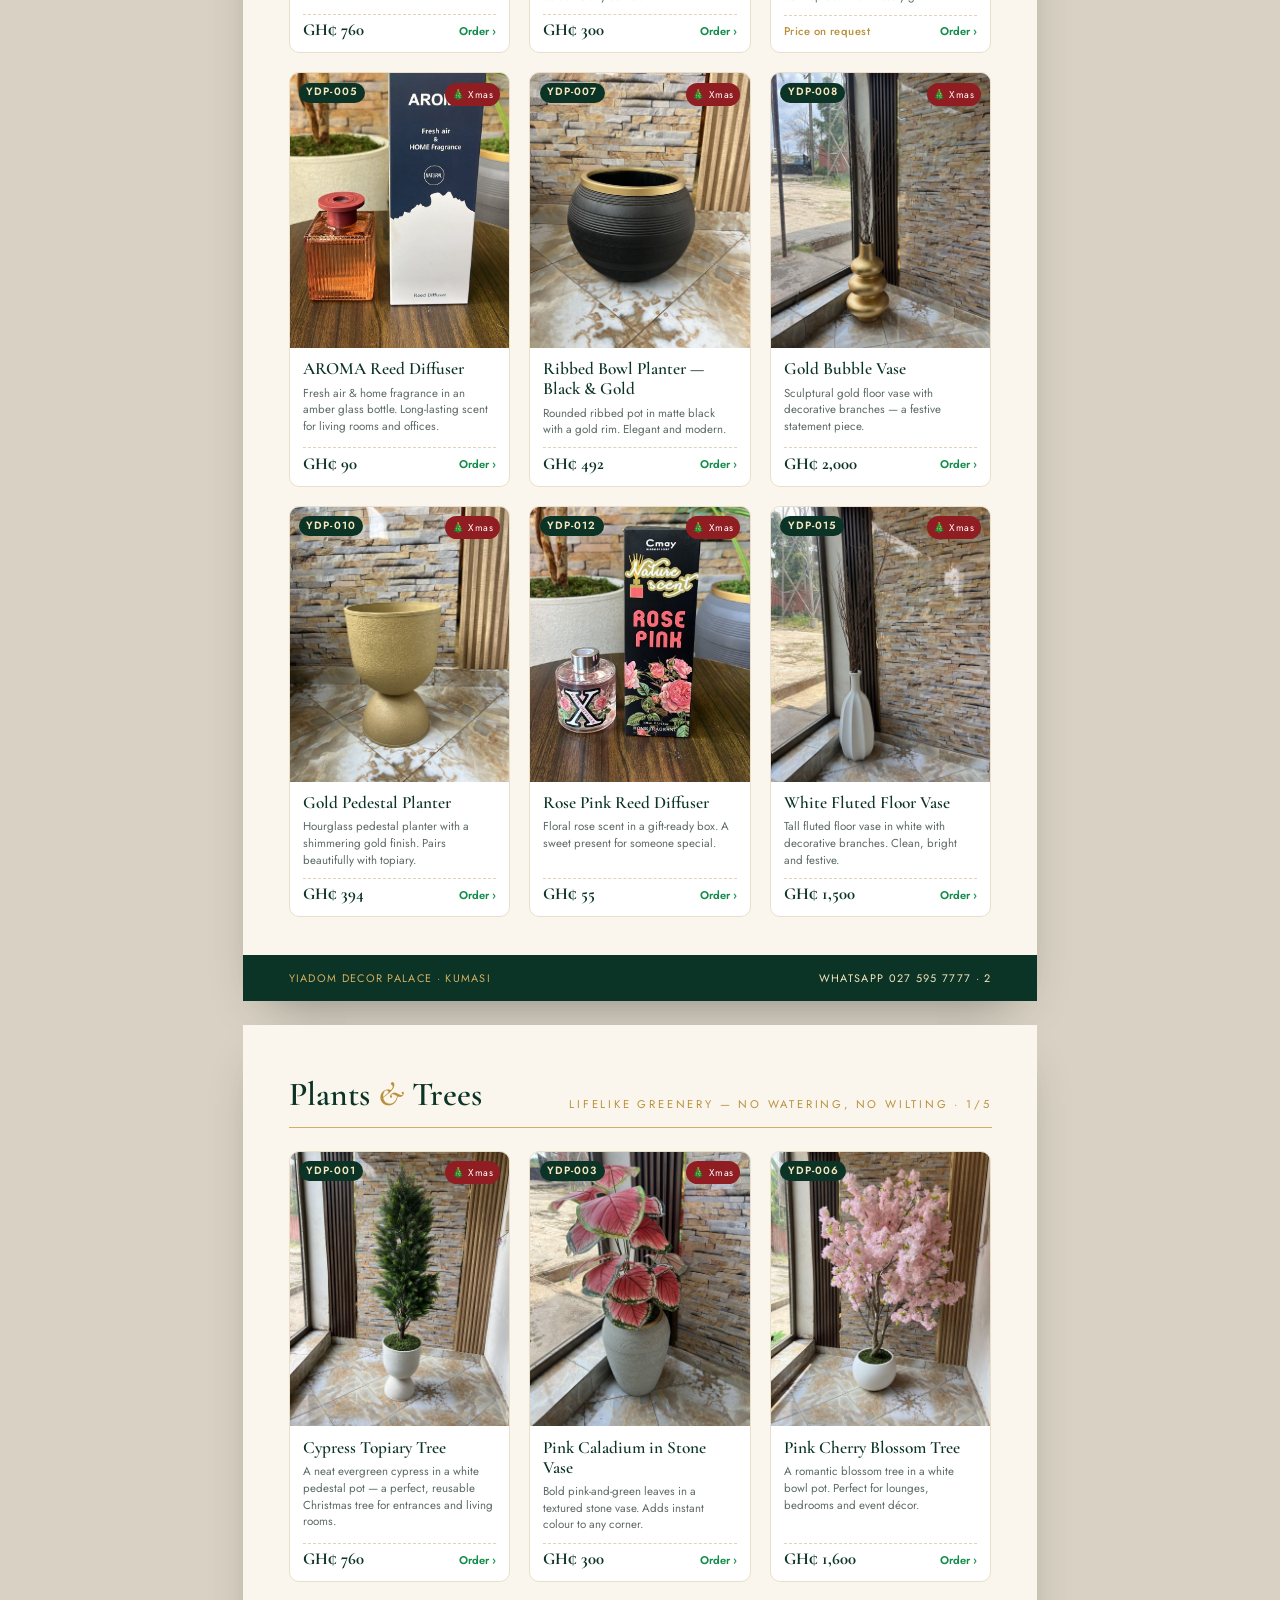
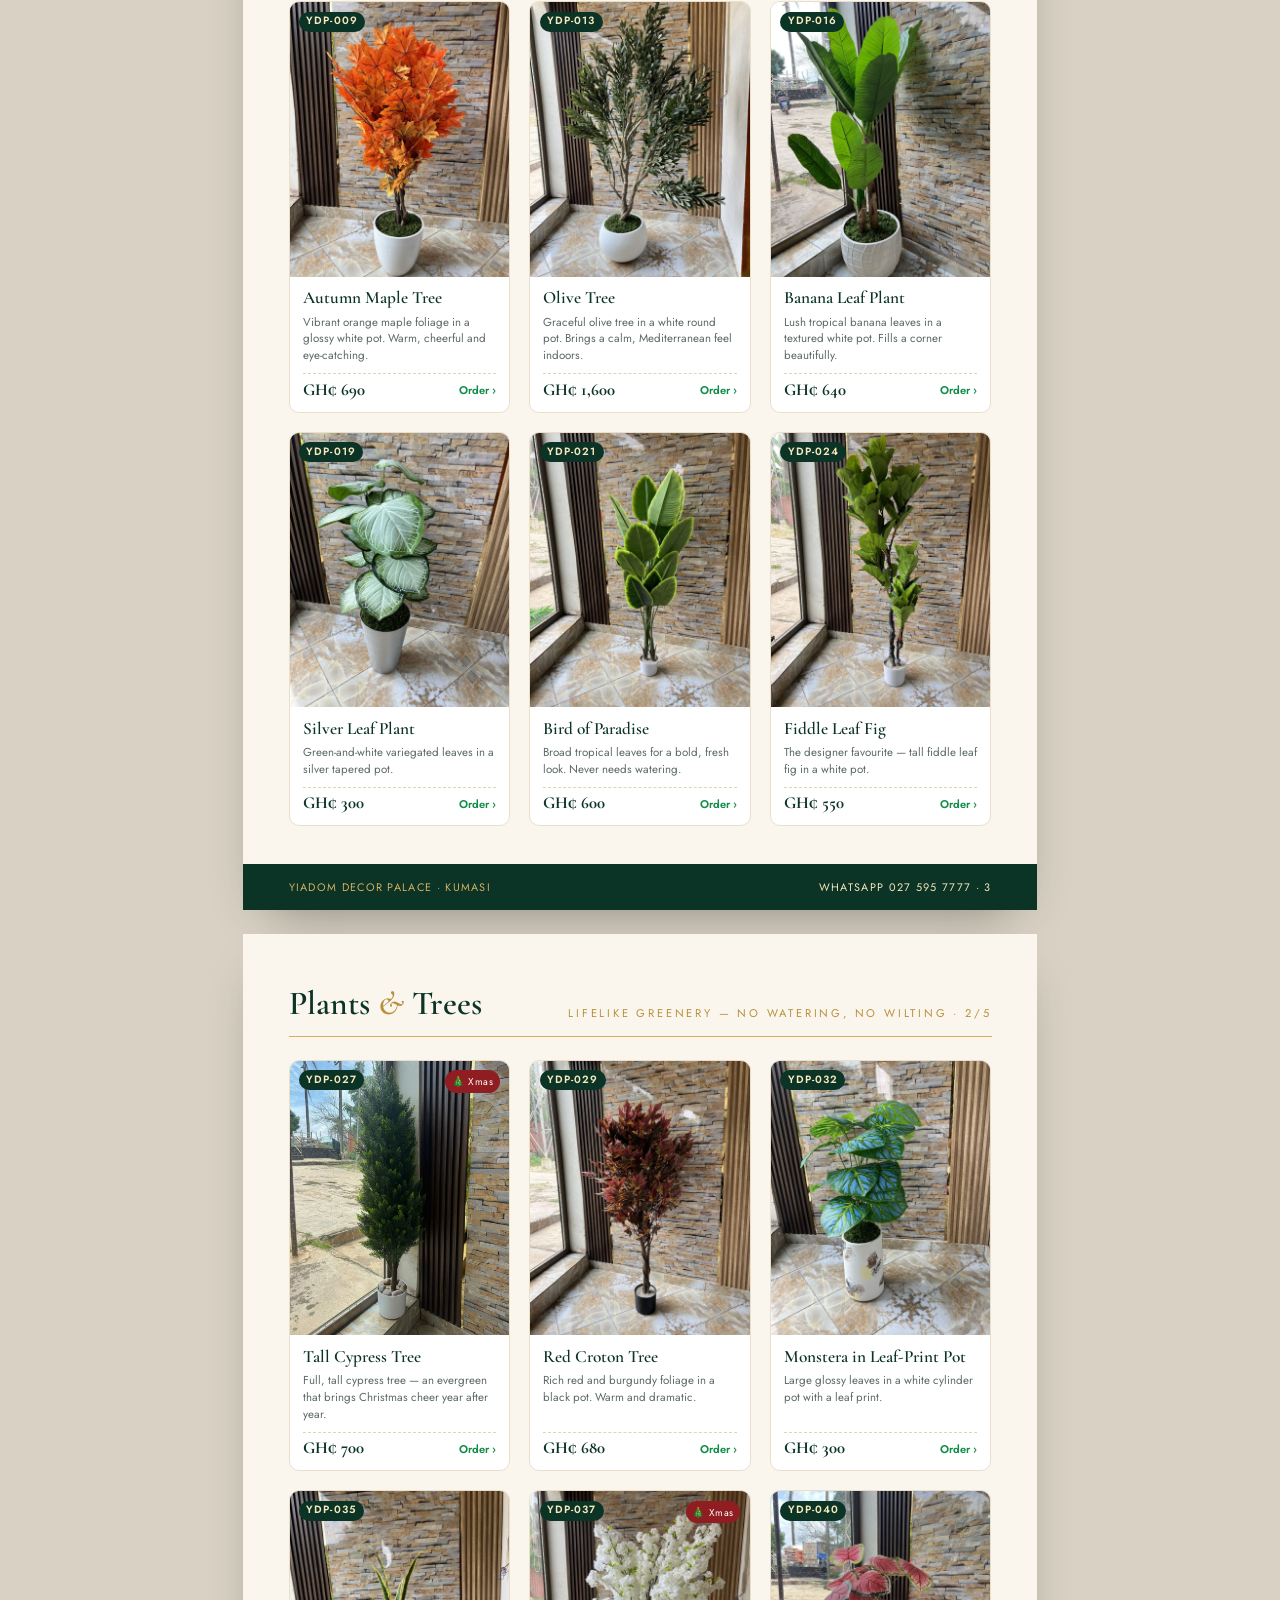
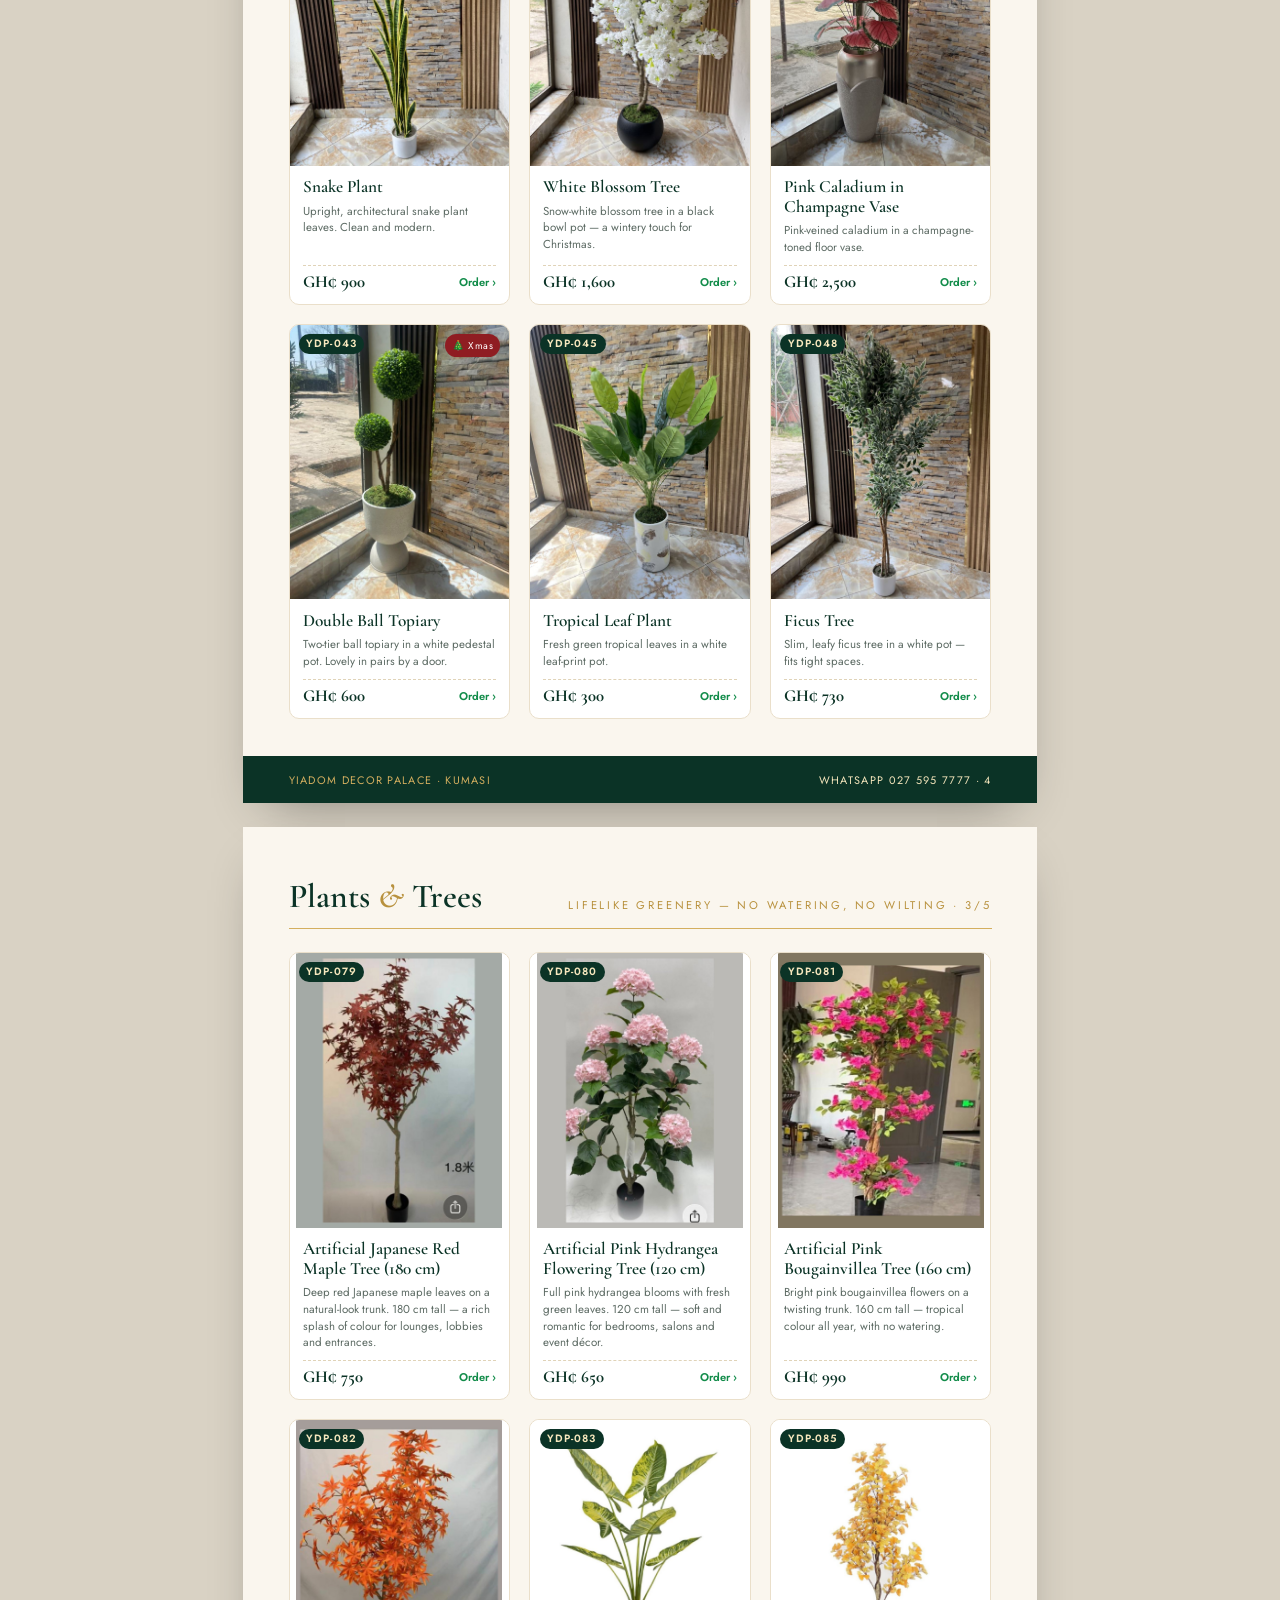
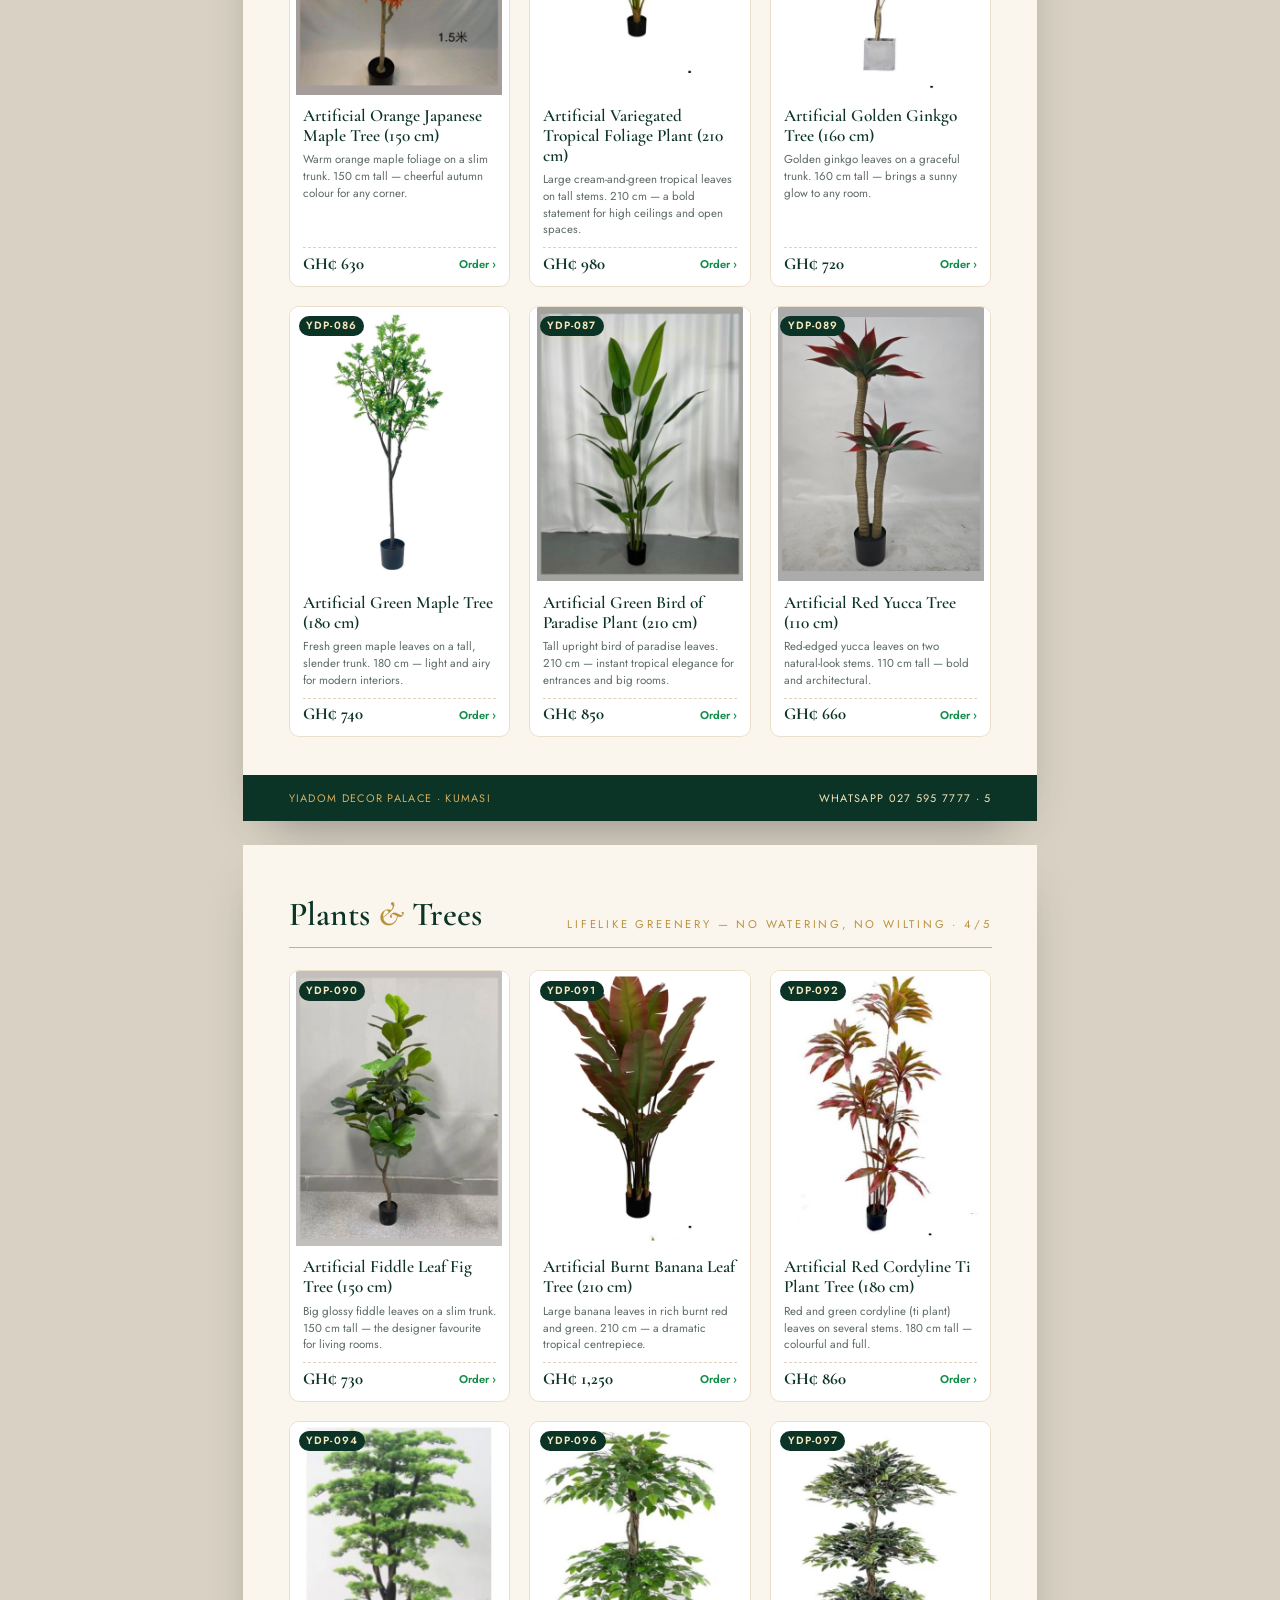
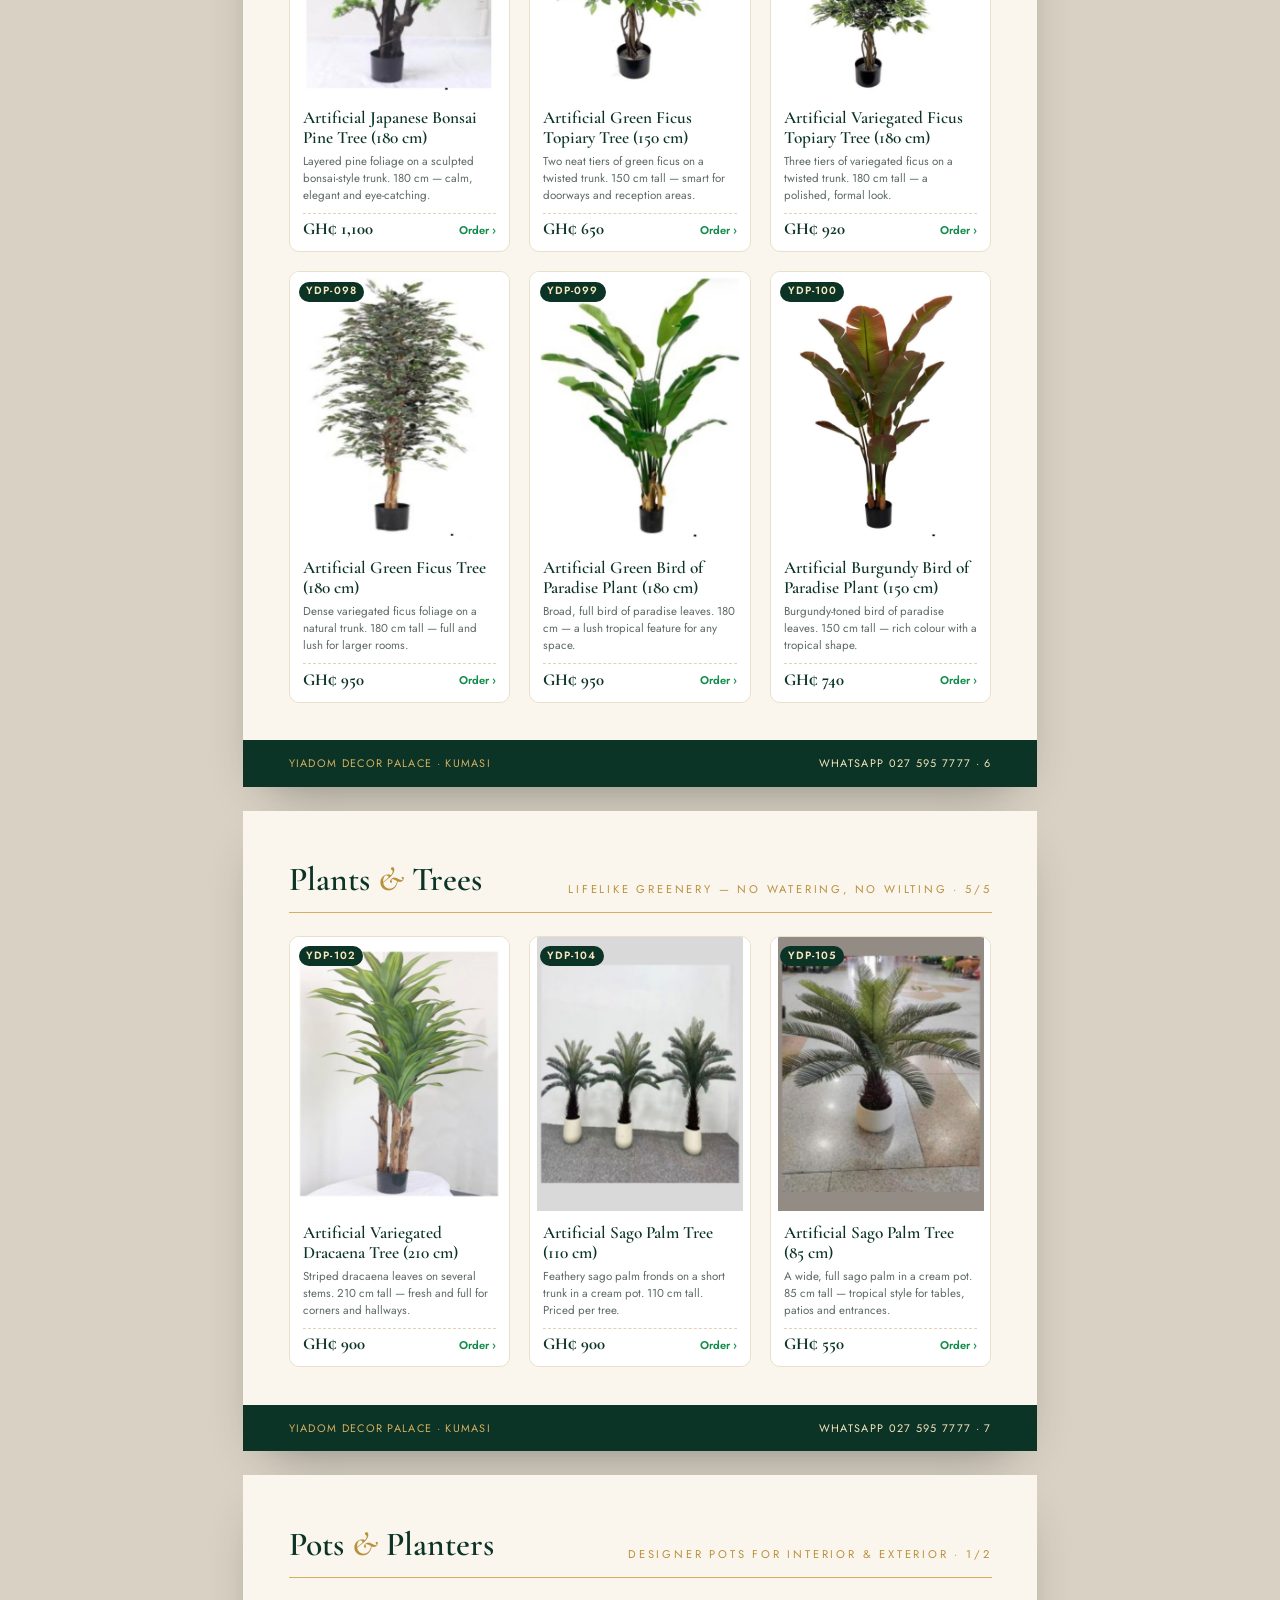
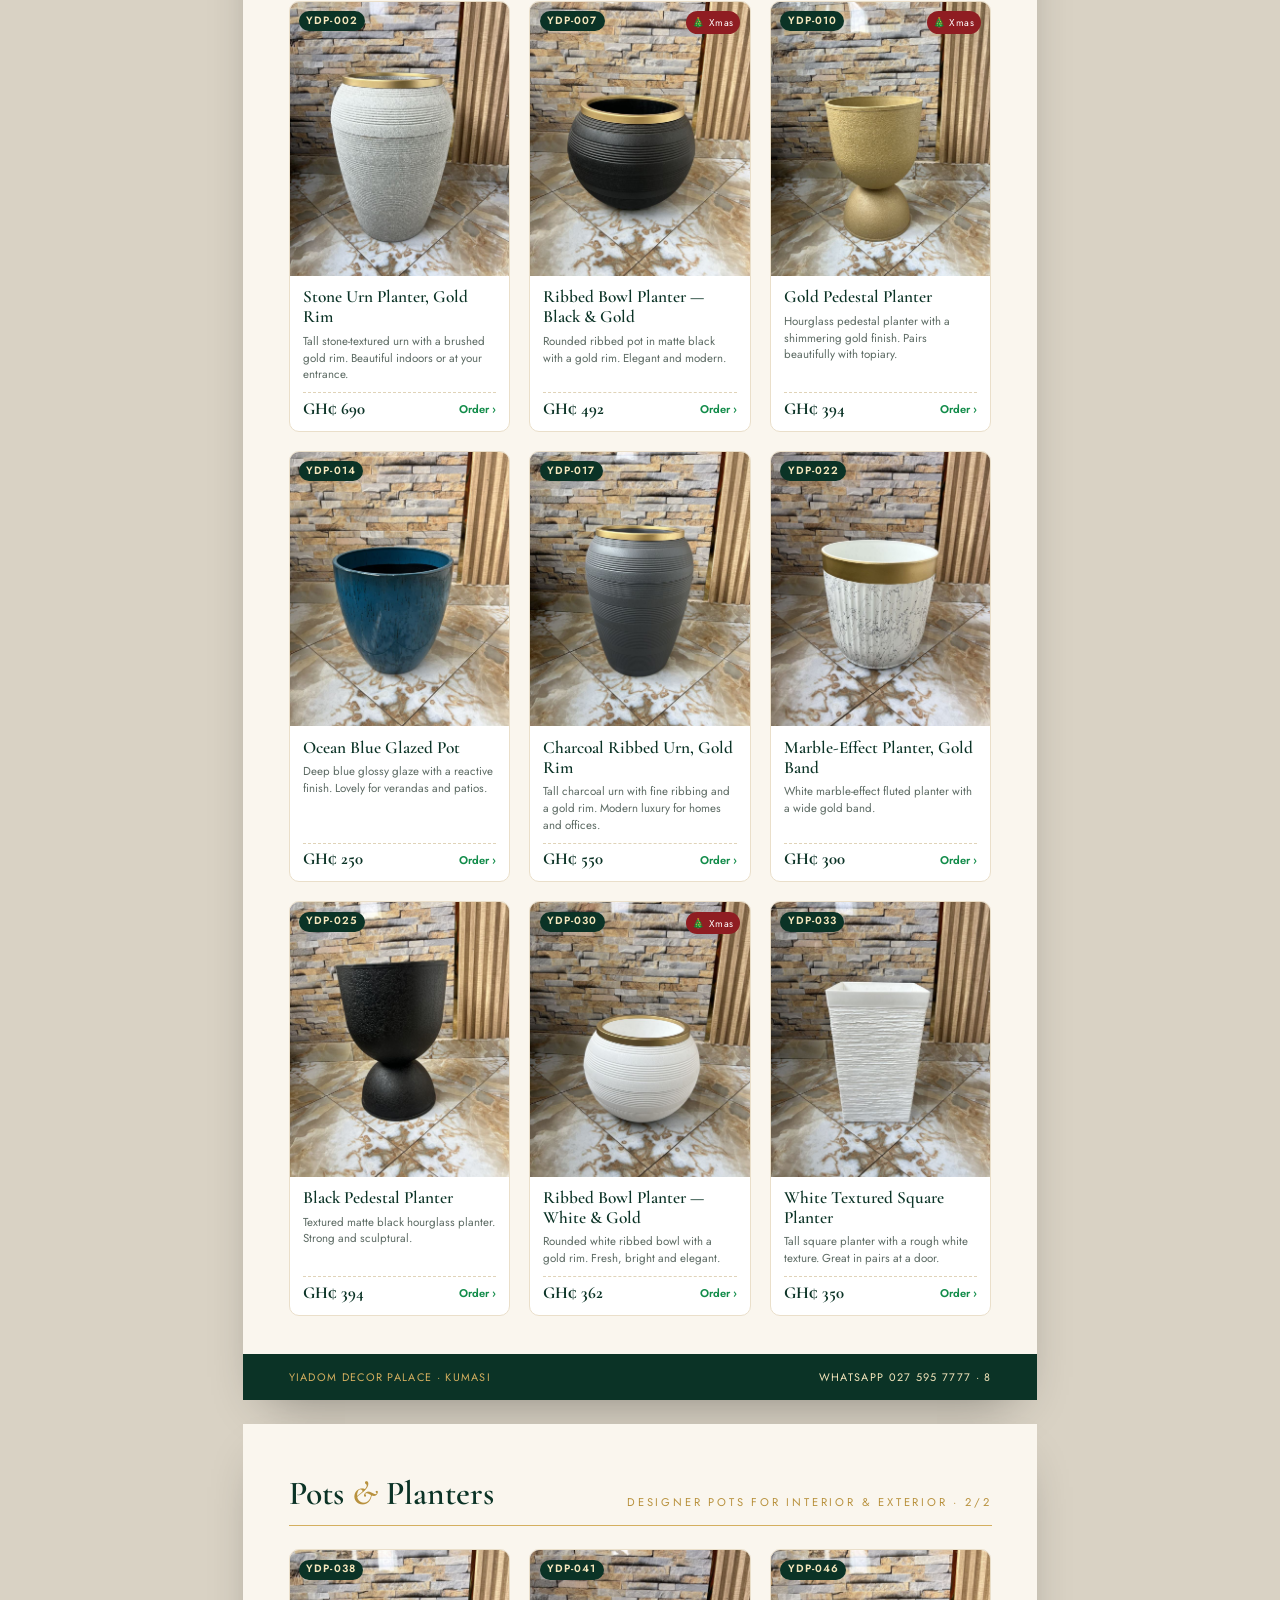
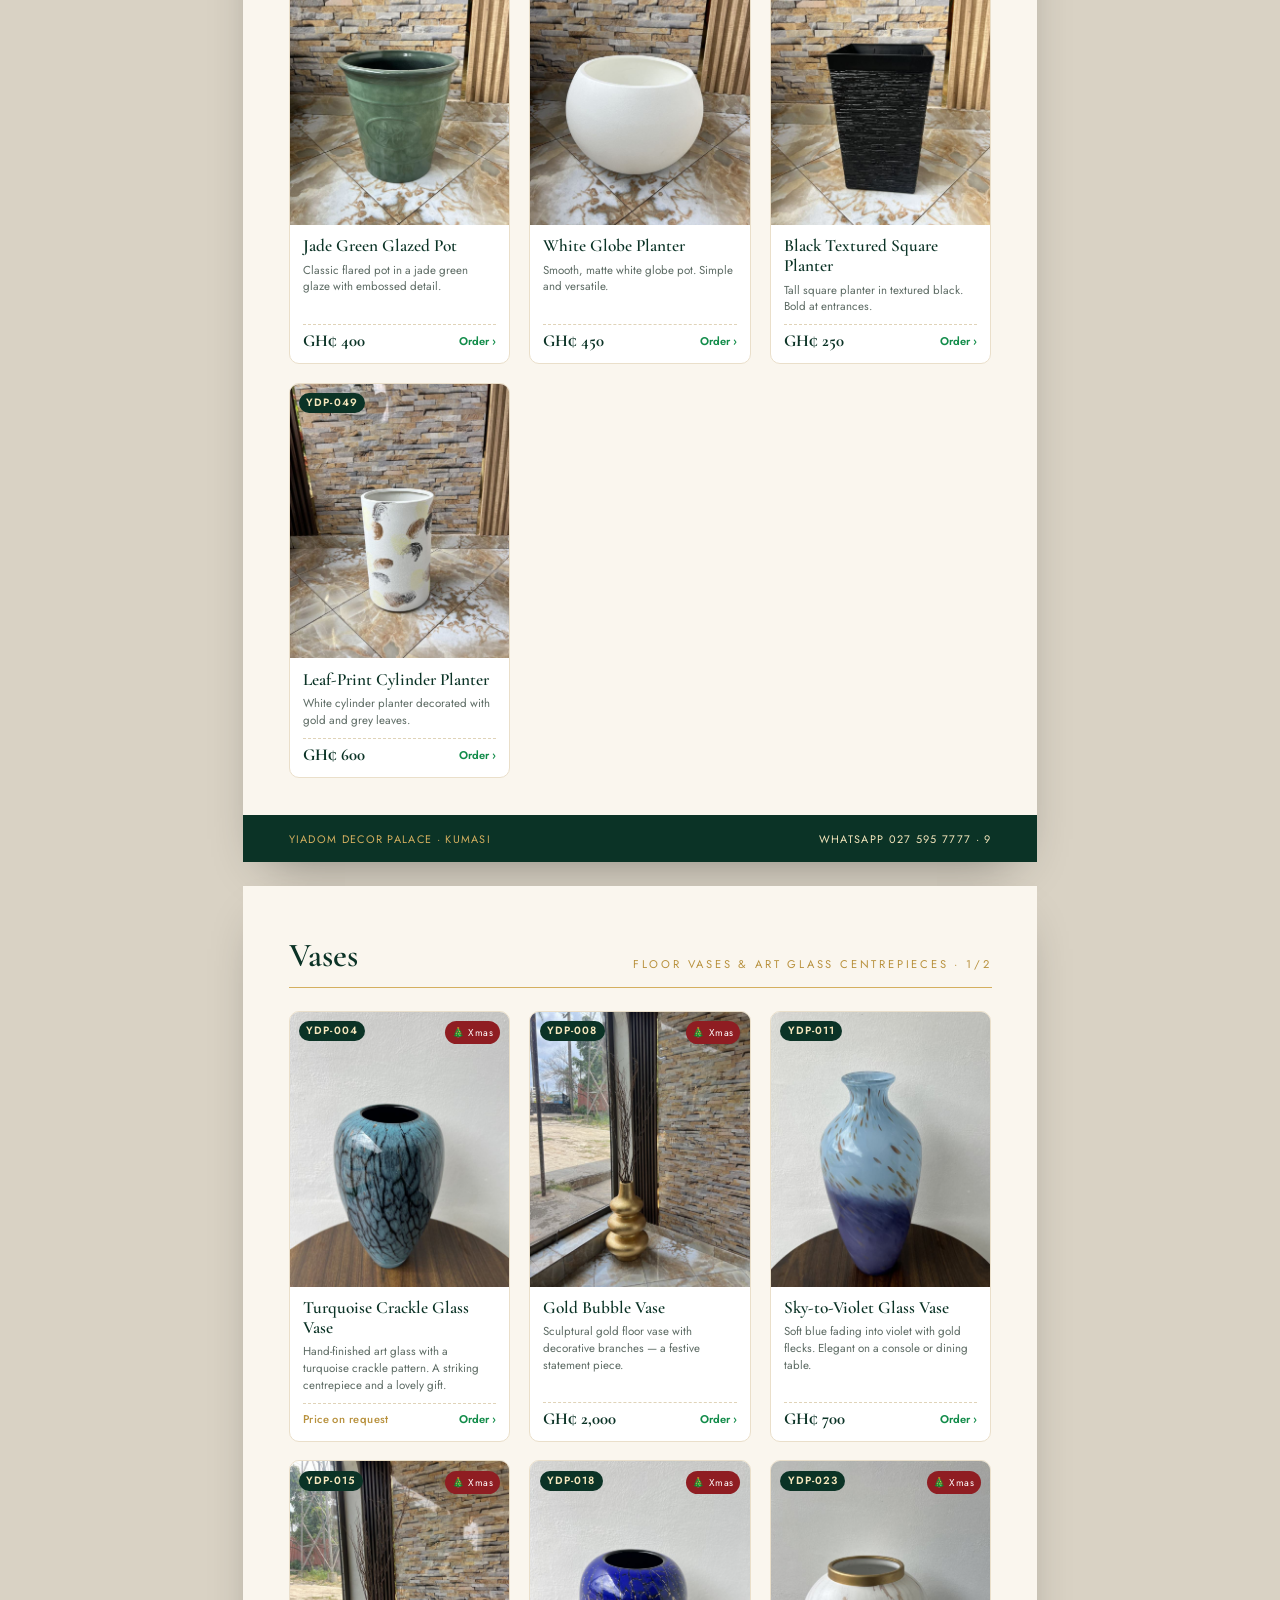
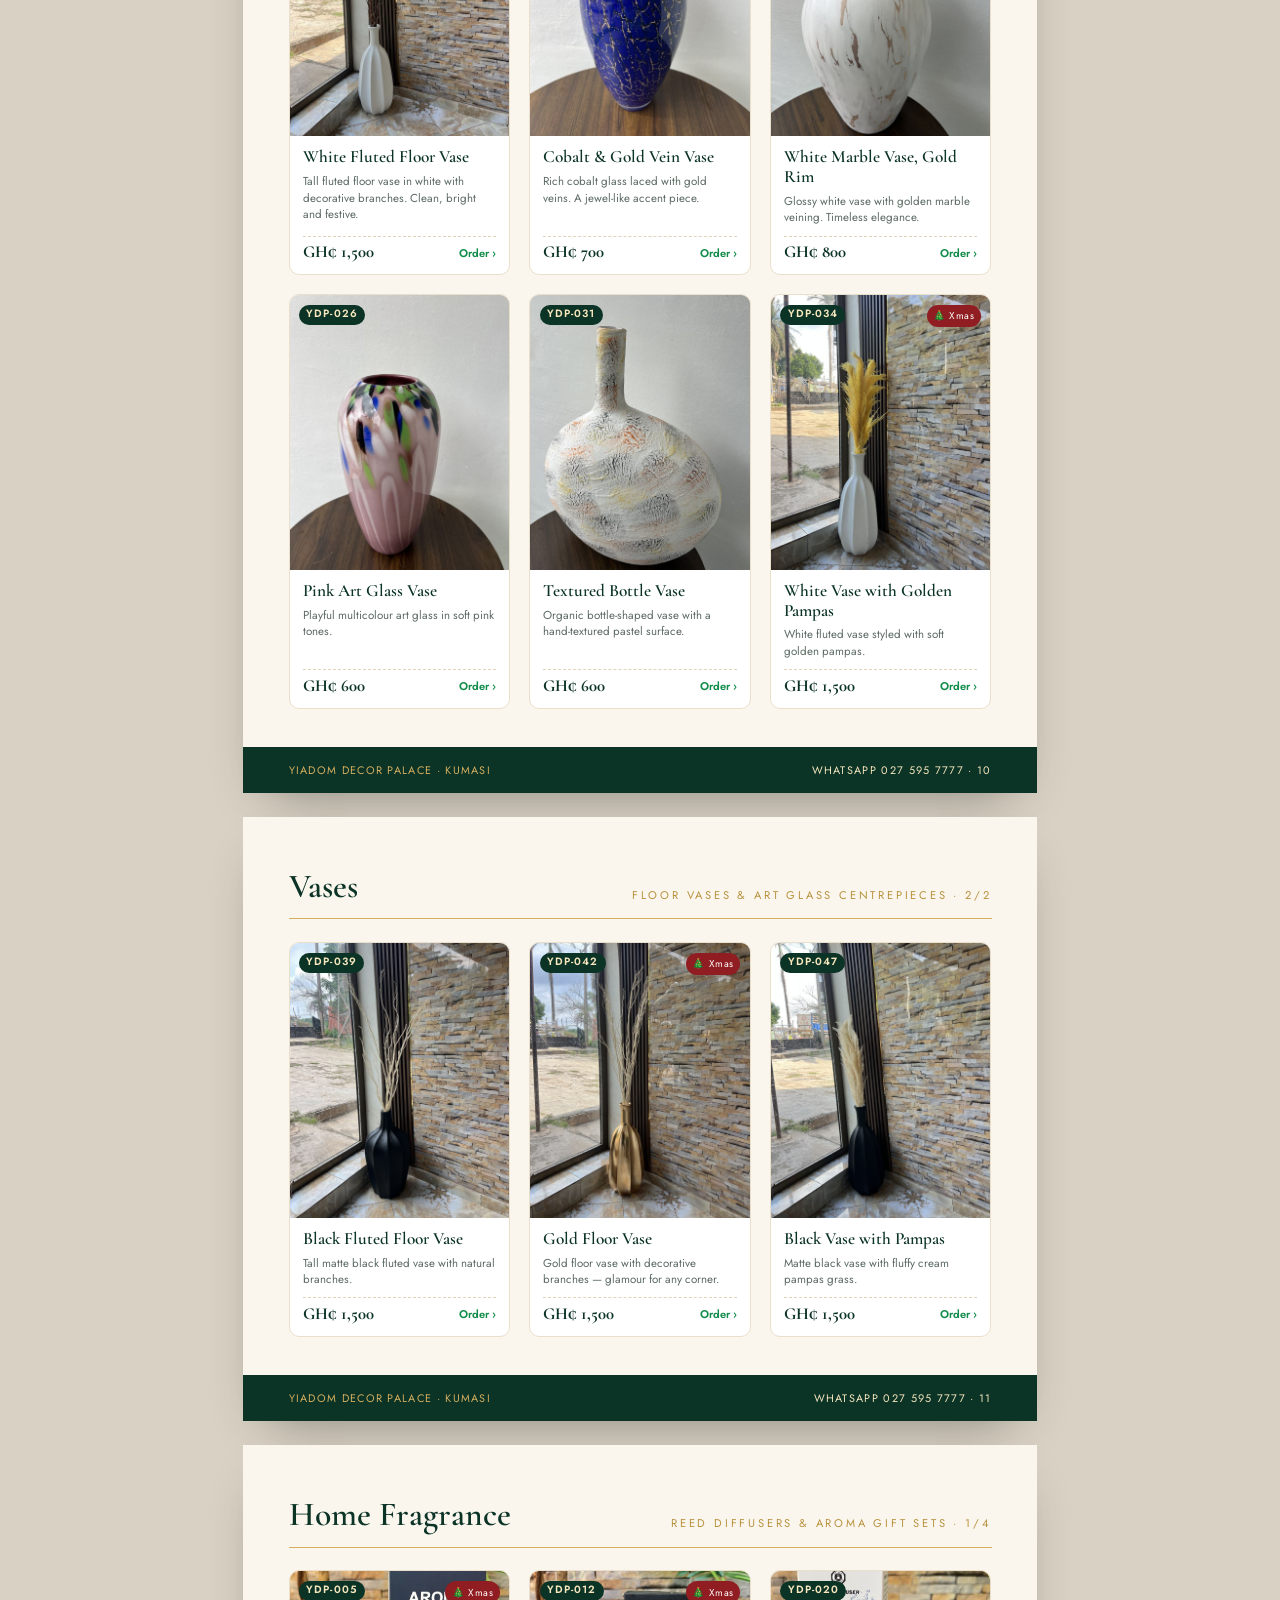
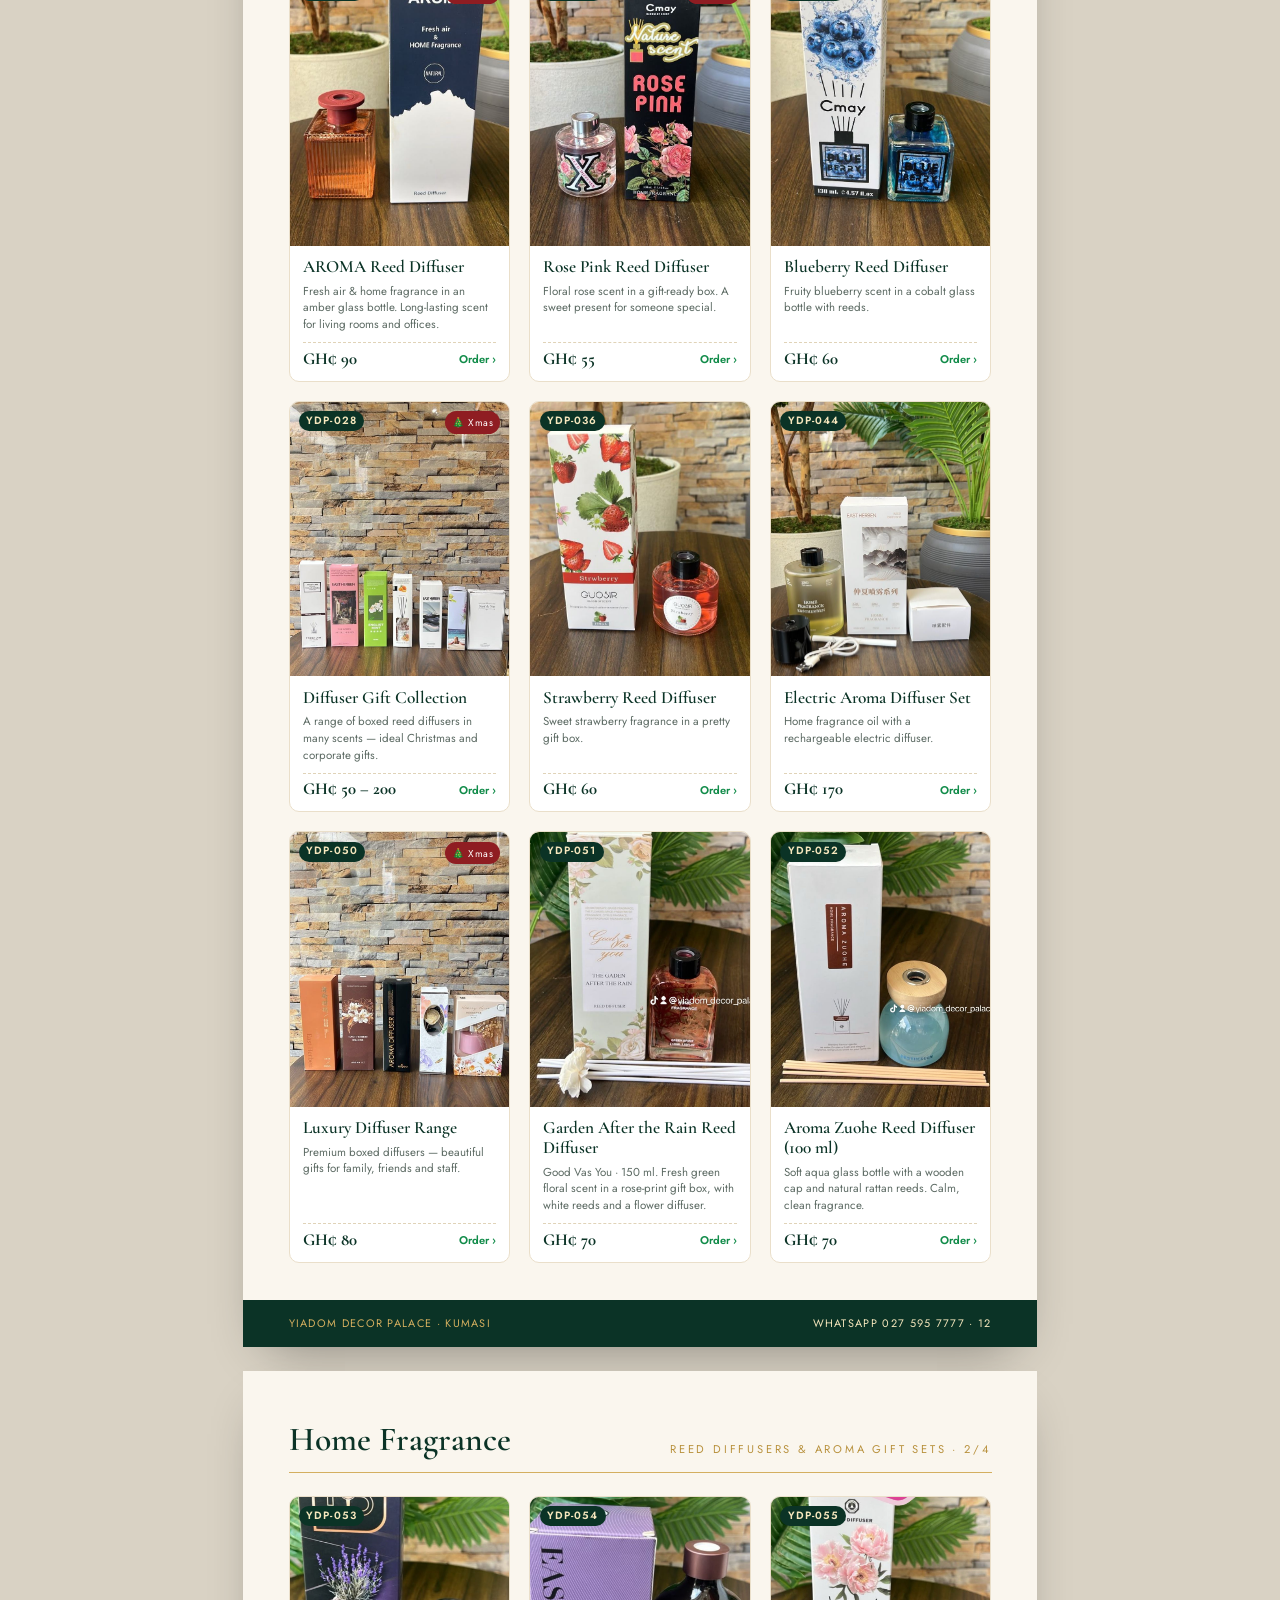
==== commit 129f29d7: "Add Yiadom Floral range: 53 floral stems and 12 potted flowers New "Floral Stems" (YFS-001 to YFS-05" ====
--- a/catalogue.html
+++ b/catalogue.html
@@ -50,6 +50,7 @@
     .item__img img { width: 100%; height: 100%; object-fit: cover; object-position: center 72%; }
     /* Supplier catalogue photos of tall trees: show the whole tree rather than cropping the top */
     .item__img img[src*="images/plant-"] { object-fit: contain; object-position: center; background: #fff; }
+    .item__img img[src*="images/floral-"] { object-fit: contain; object-position: center; background: #d9d9d9; }
     .item__code { position: absolute; top: 2.5mm; left: 2.5mm; background: var(--green-800); color: #f6e7bd; font: 600 .66rem/1 var(--sans); letter-spacing: .1em; padding: .45em .7em; border-radius: 999px; }
     .item__xmas { position: absolute; top: 2.5mm; right: 2.5mm; background: var(--red); color: #fff; font-size: .62rem; padding: .4em .65em; border-radius: 999px; letter-spacing: .06em; }
     .item__body { padding: 3mm 3.5mm 3.5mm; display: flex; flex-direction: column; flex: 1; }
@@ -144,12 +145,14 @@
   <script src="products.js"></script>
   <script>
     const PER_PAGE = 9;
-    const ORDER = ["plants", "pots", "vases", "fragrance"];
+    const ORDER = ["plants", "pots", "vases", "fragrance", "floral", "potted"];
     const SUB = {
       plants: "Lifelike greenery — no watering, no wilting",
       pots: "Designer pots for interior & exterior",
       vases: "Floor vases & art glass centrepieces",
       fragrance: "Reed diffusers & aroma gift sets",
+      floral: "Yiadom Floral — single stems for arrangements, priced per stem",
+      potted: "Ready-made mini arrangements in decorative pots",
       christmas: "Festive favourites & gift ideas",
     };
     const wa = (p) => `https://wa.me/${WHATSAPP}?text=${encodeURIComponent(`Hello Yiadom Decor Palace! I'd like to order ${p.code} – ${p.name}${p.price != null ? ` (${formatPrice(p)})` : ""}. Is it available?`)}`;
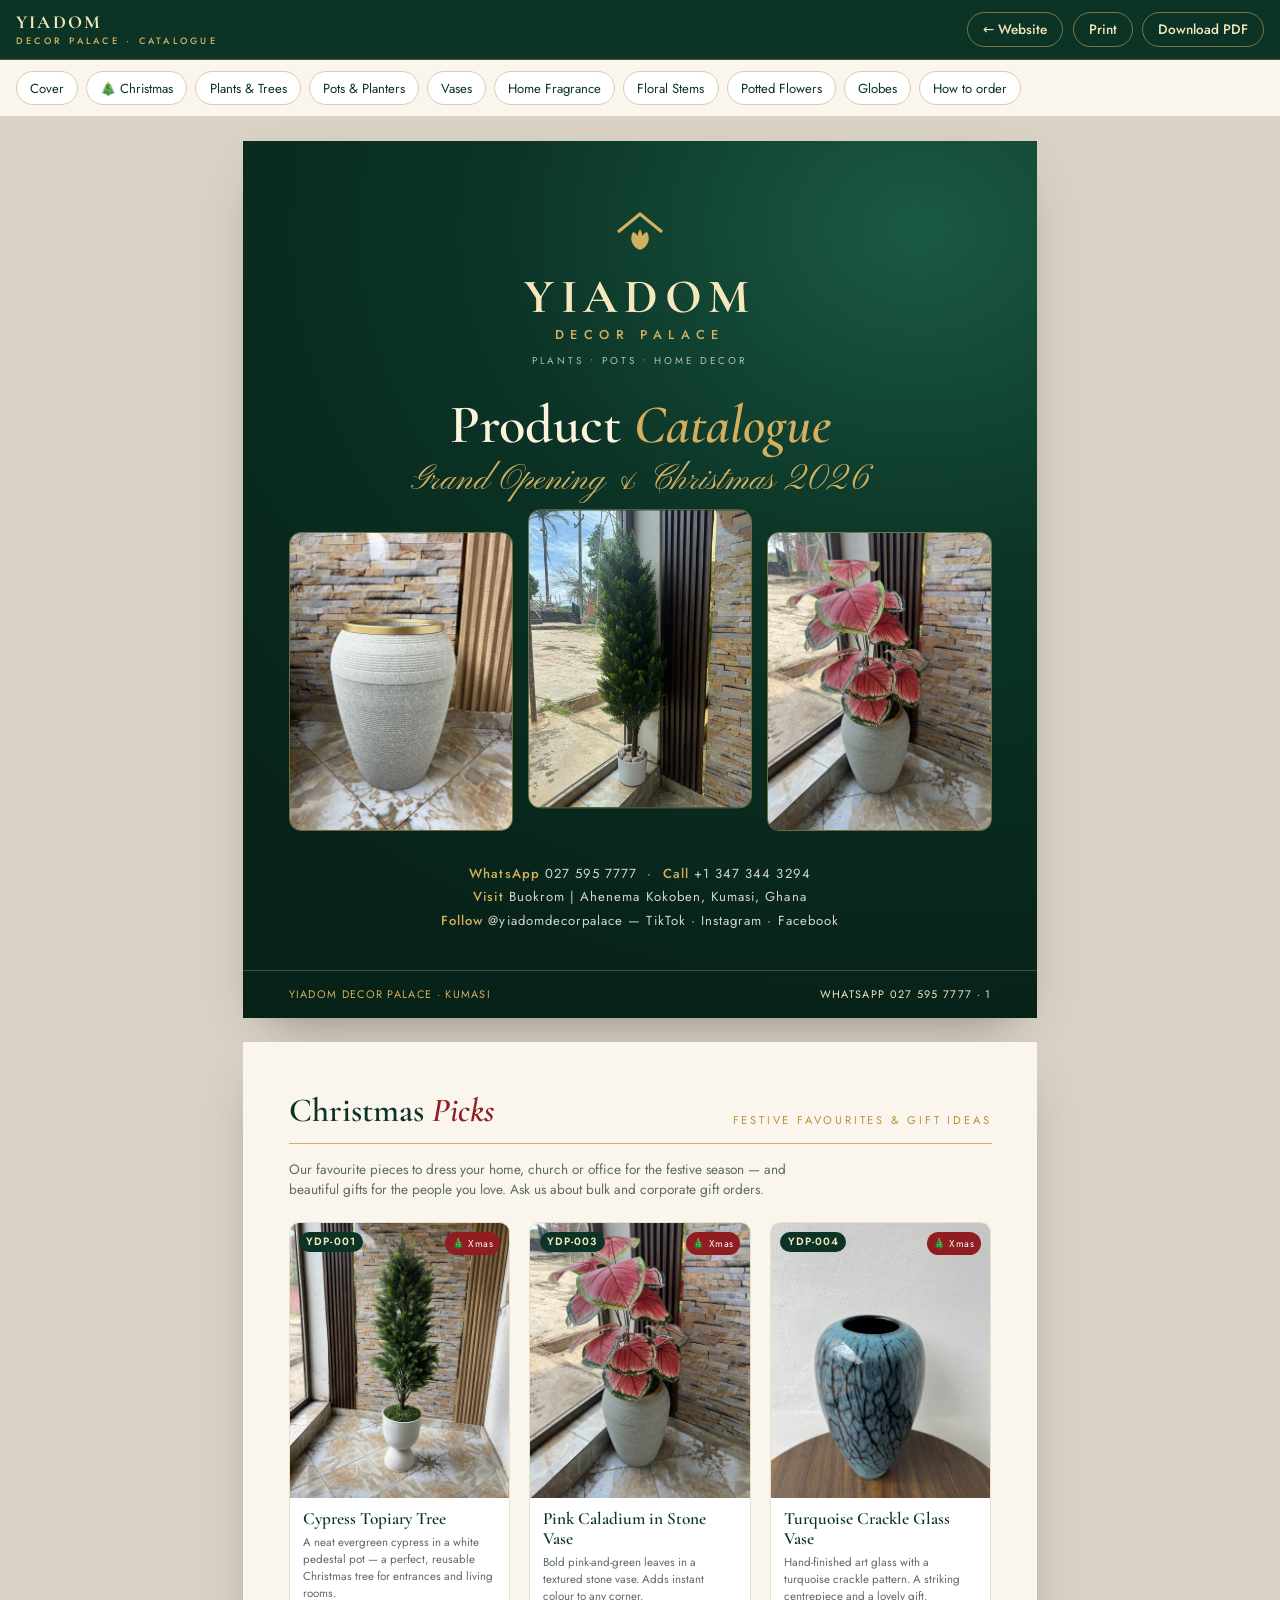
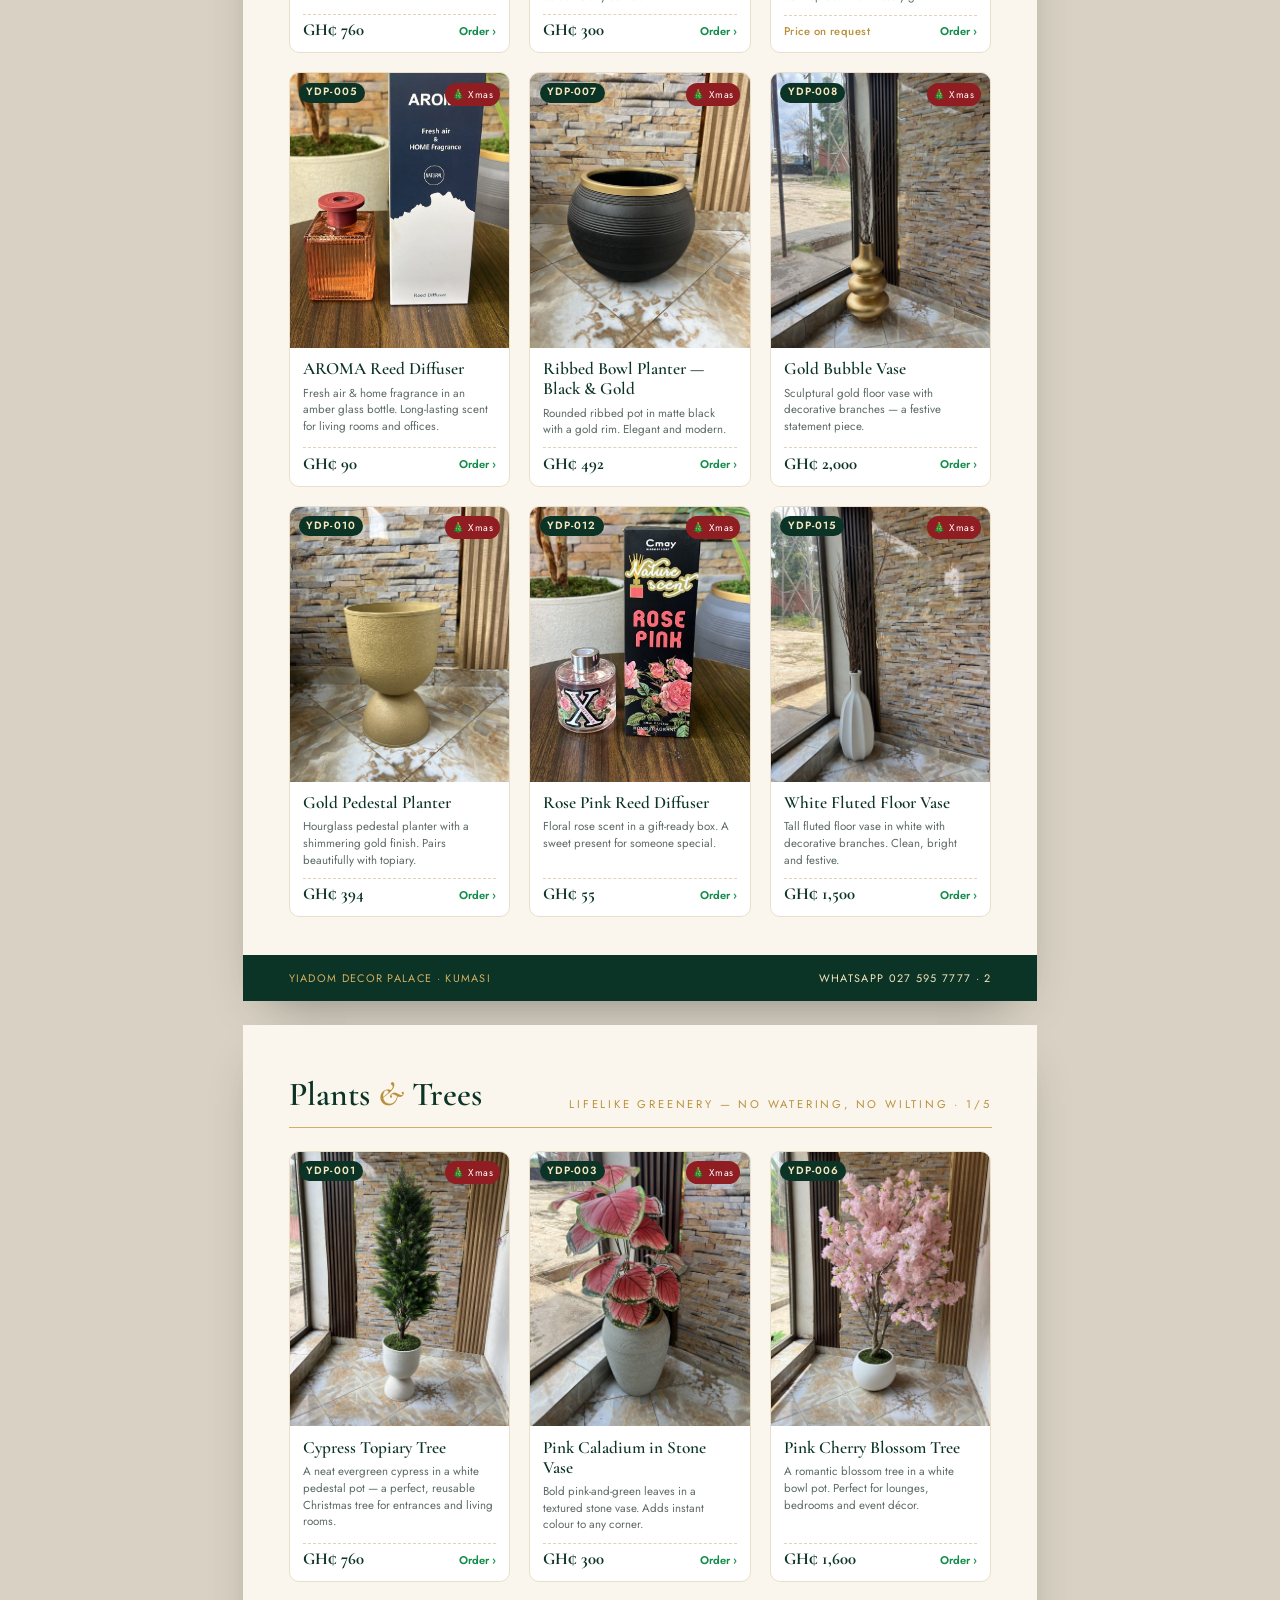
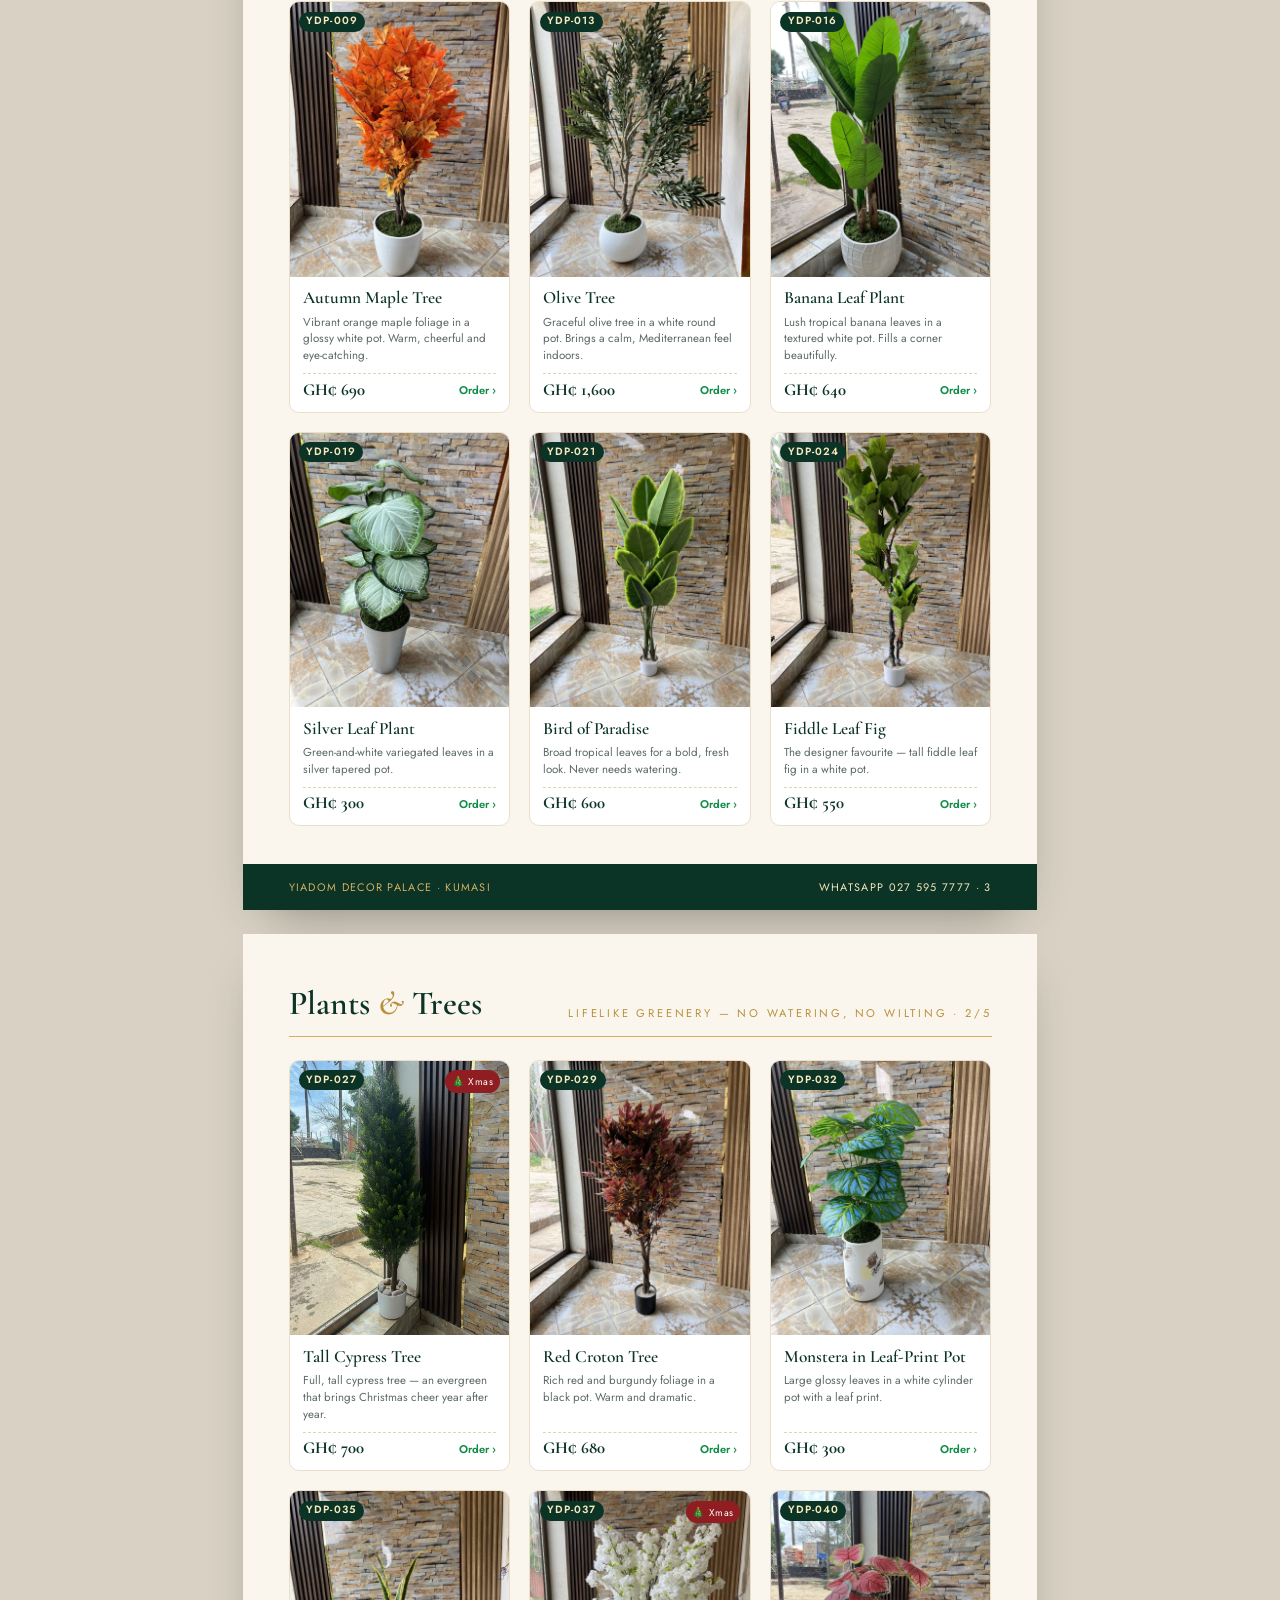
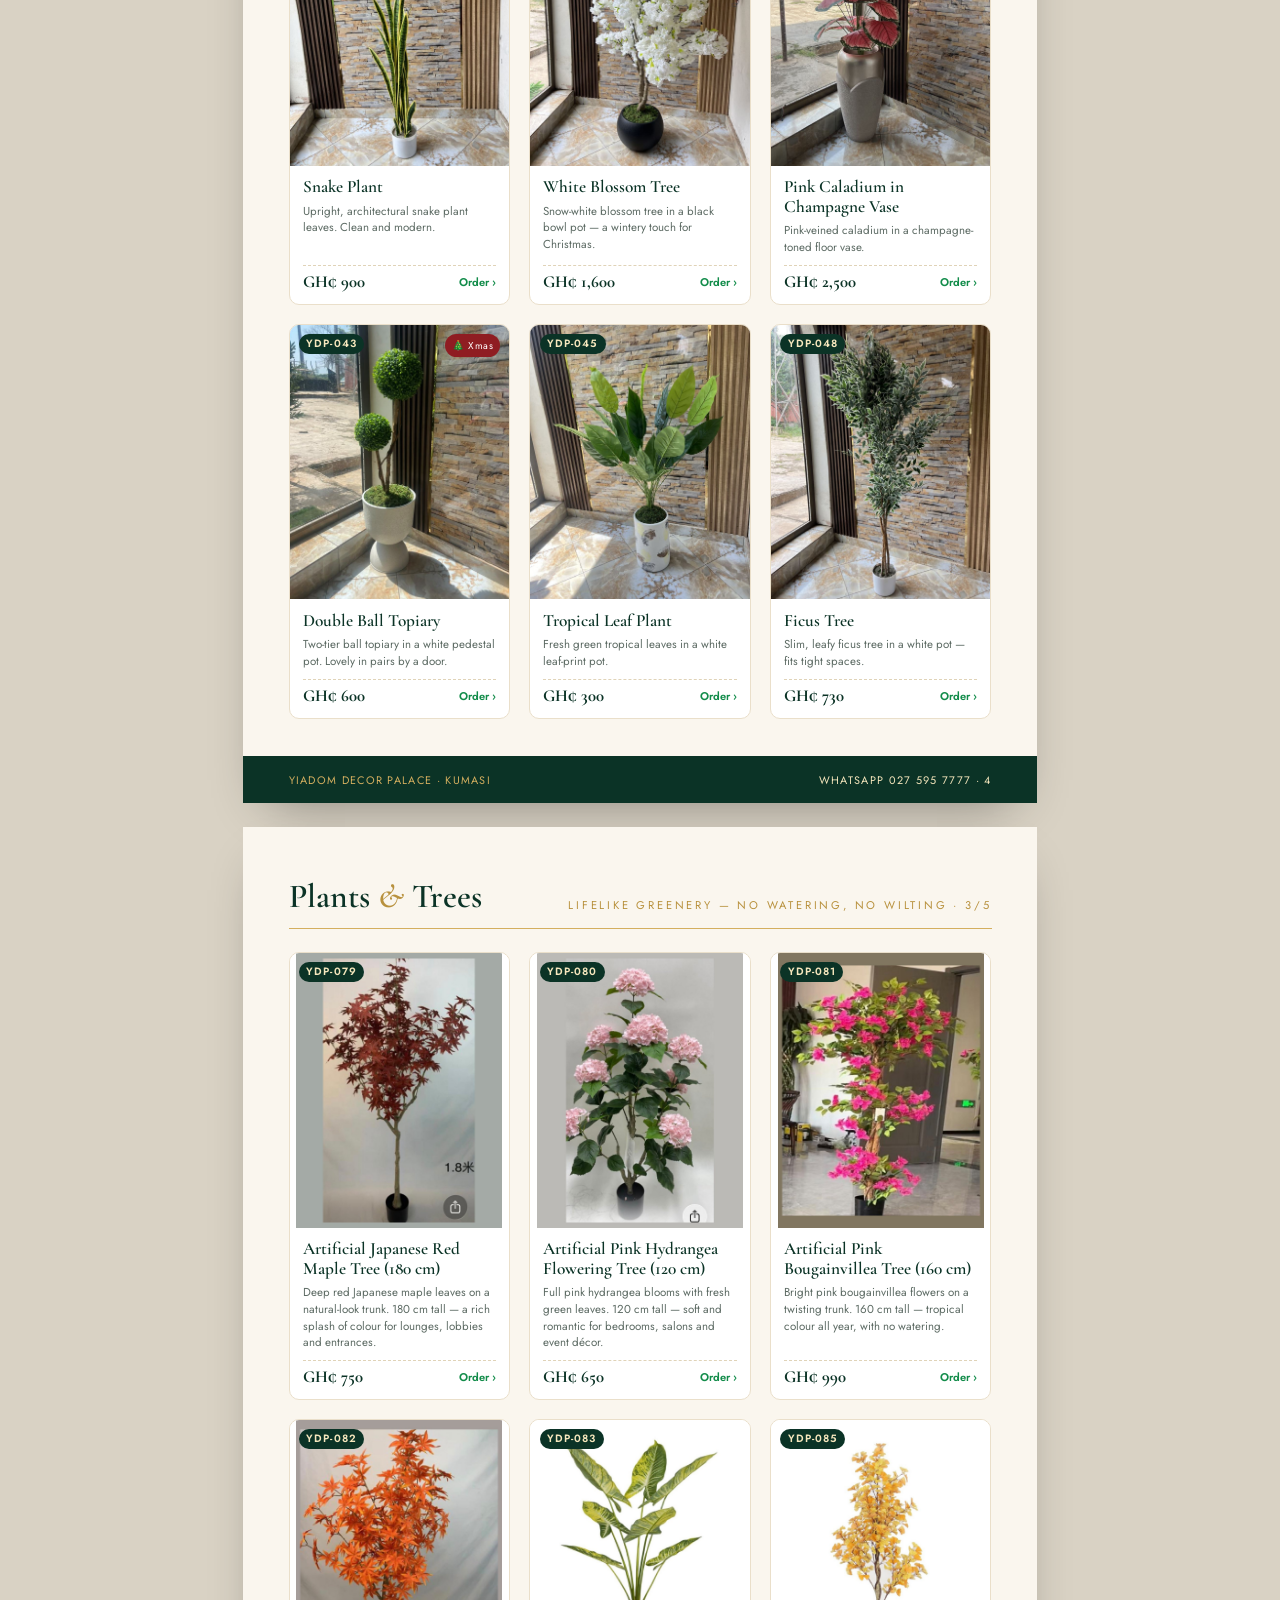
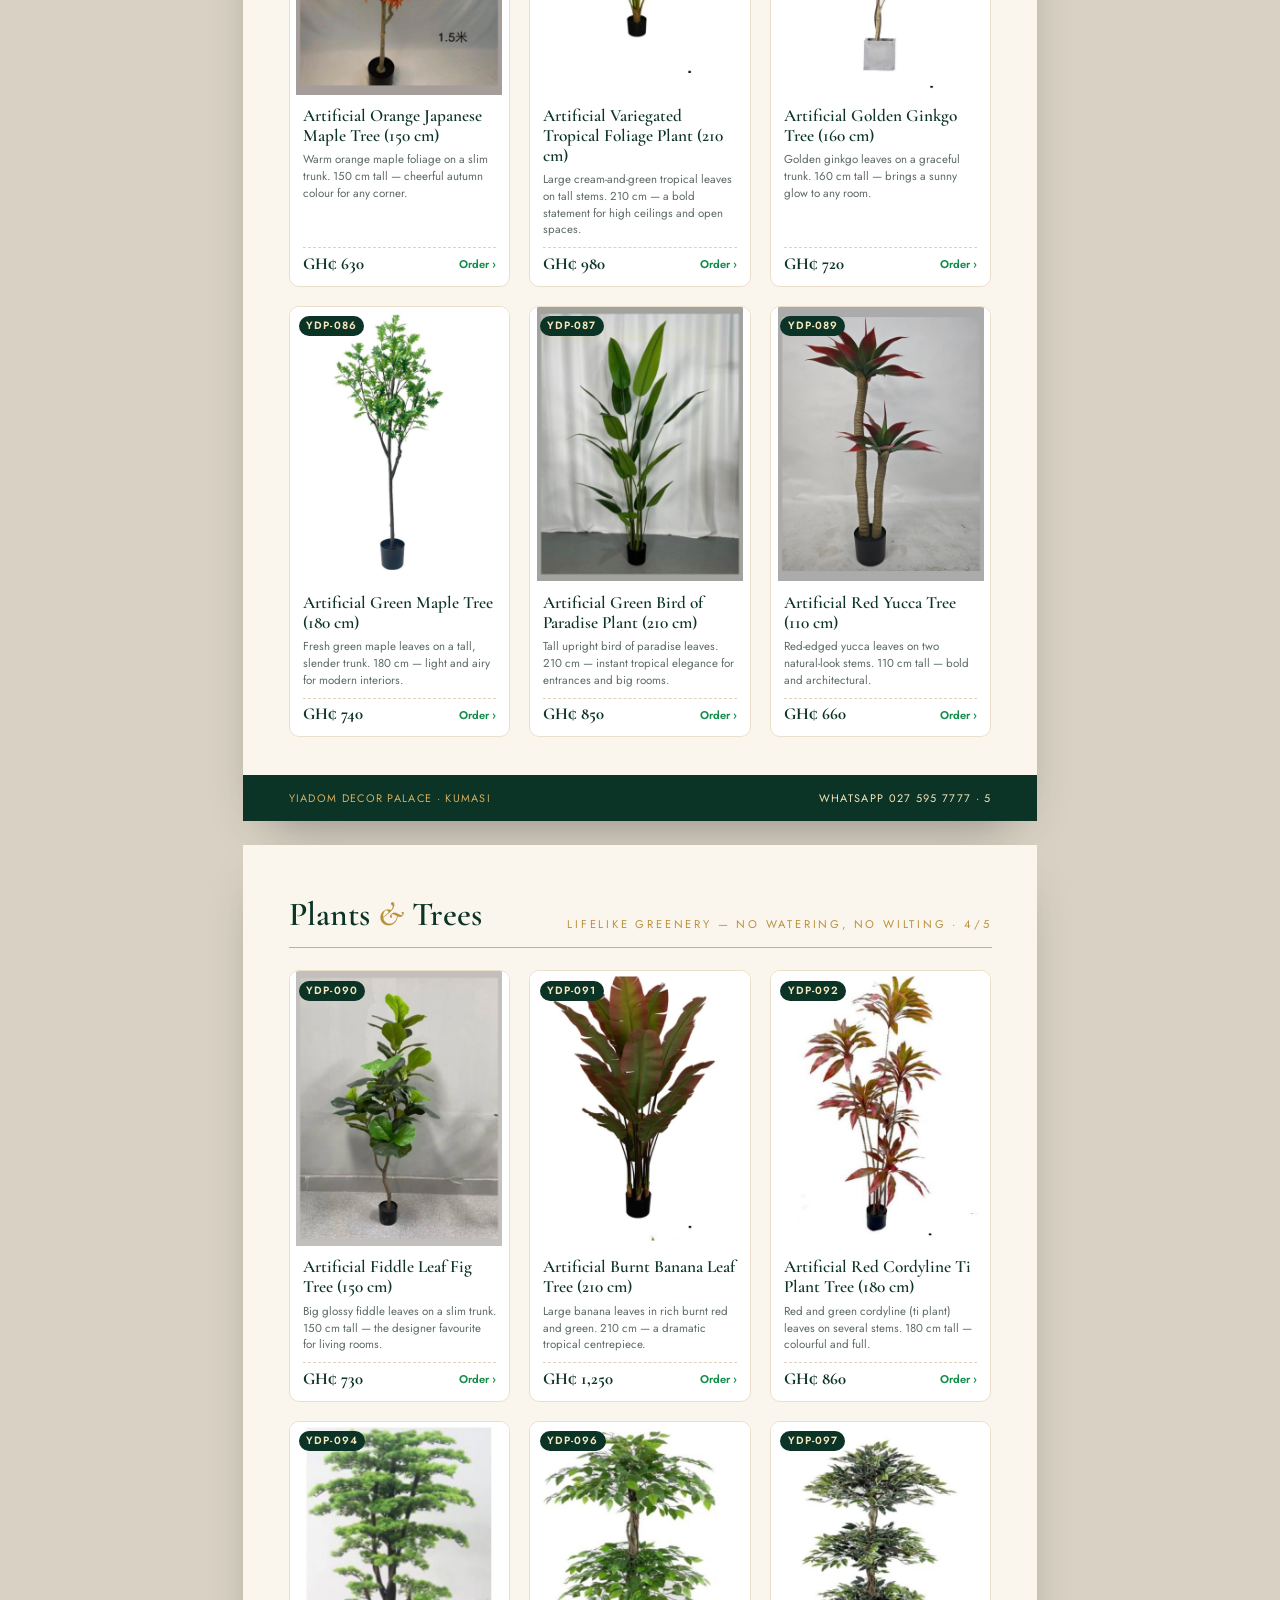
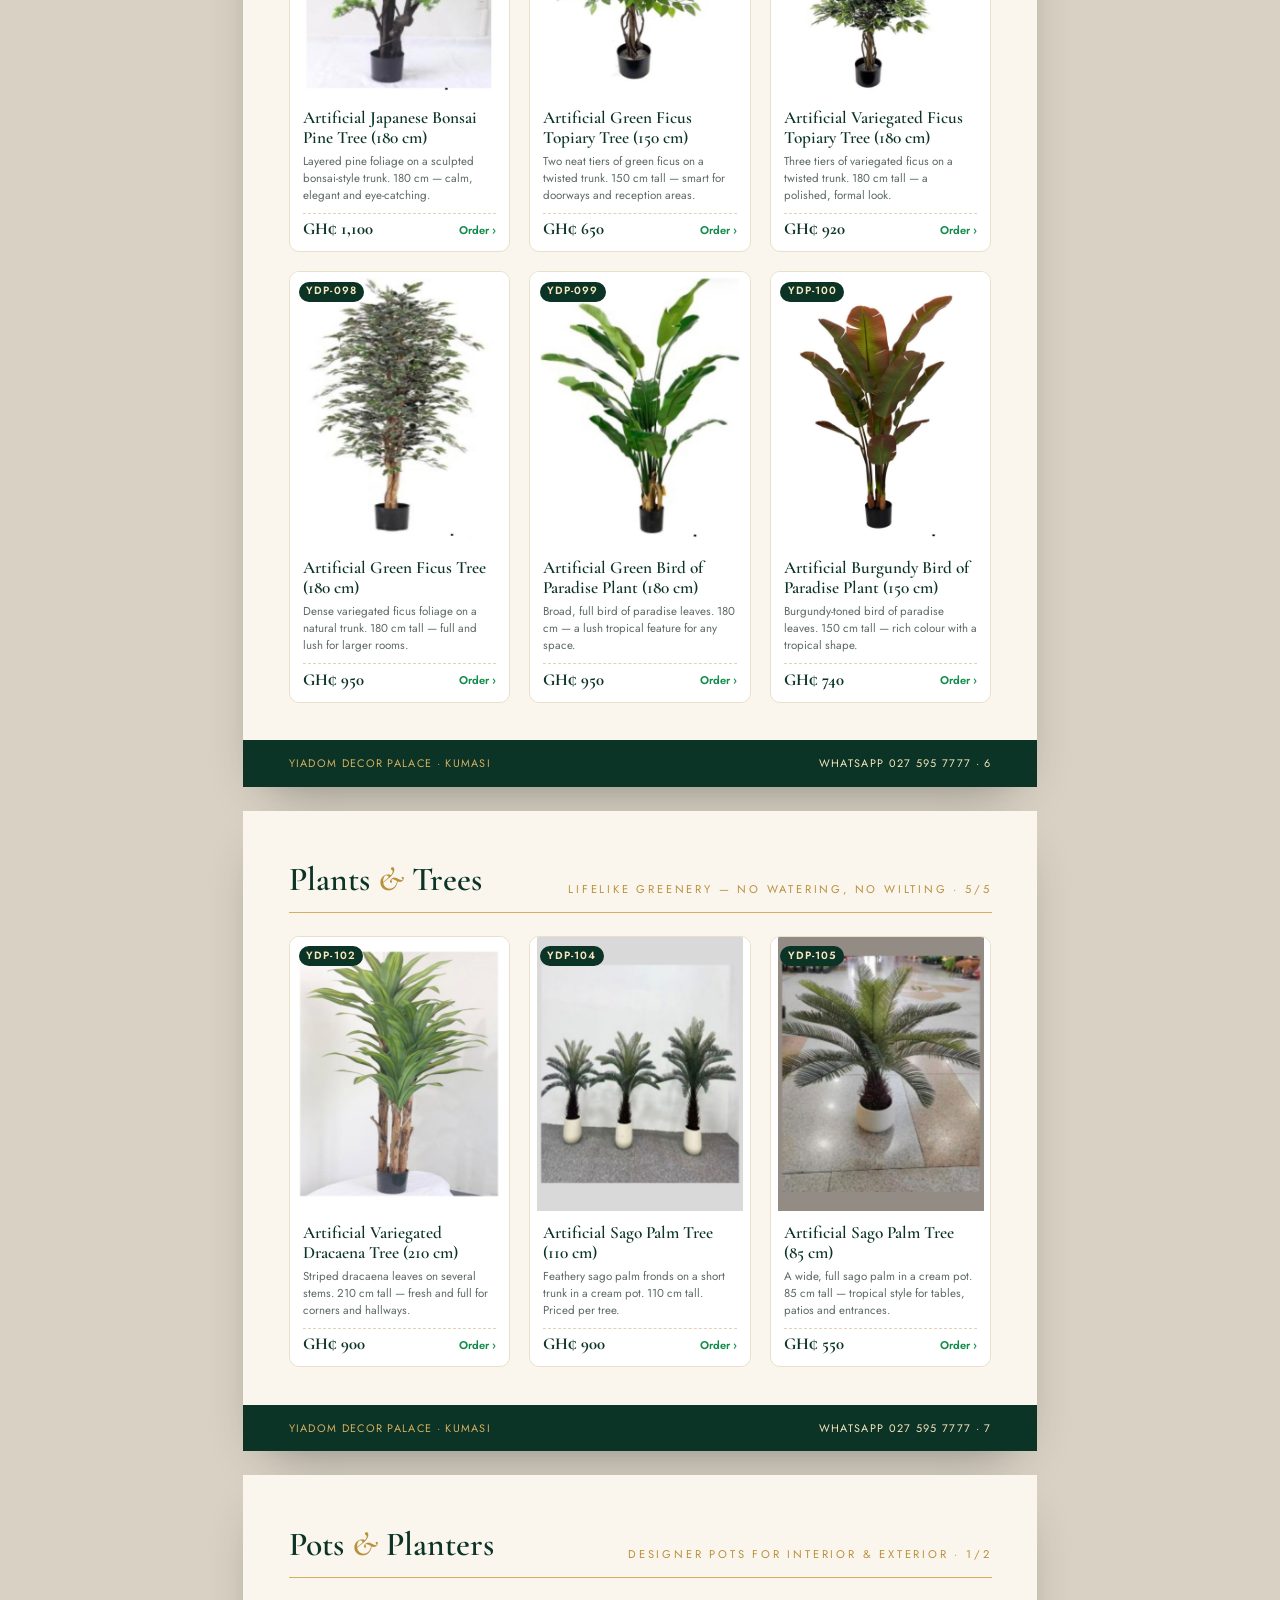
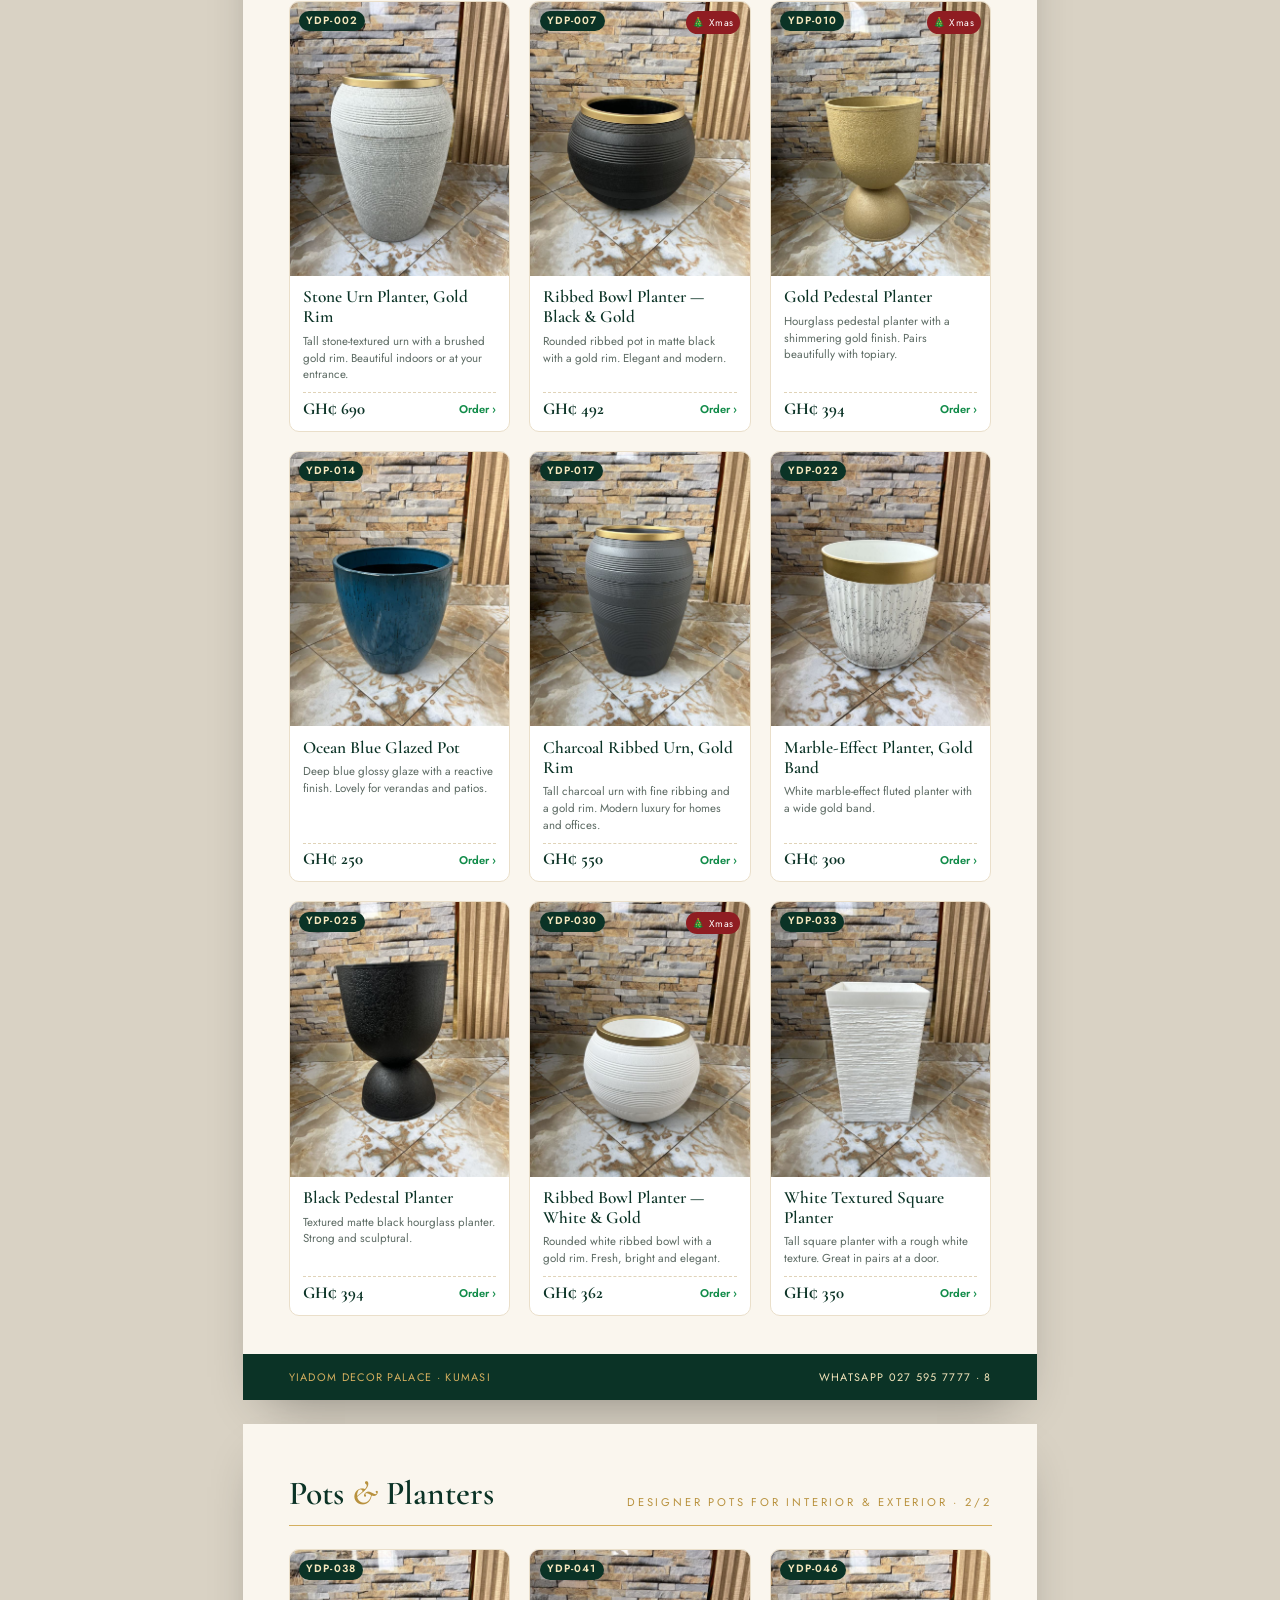
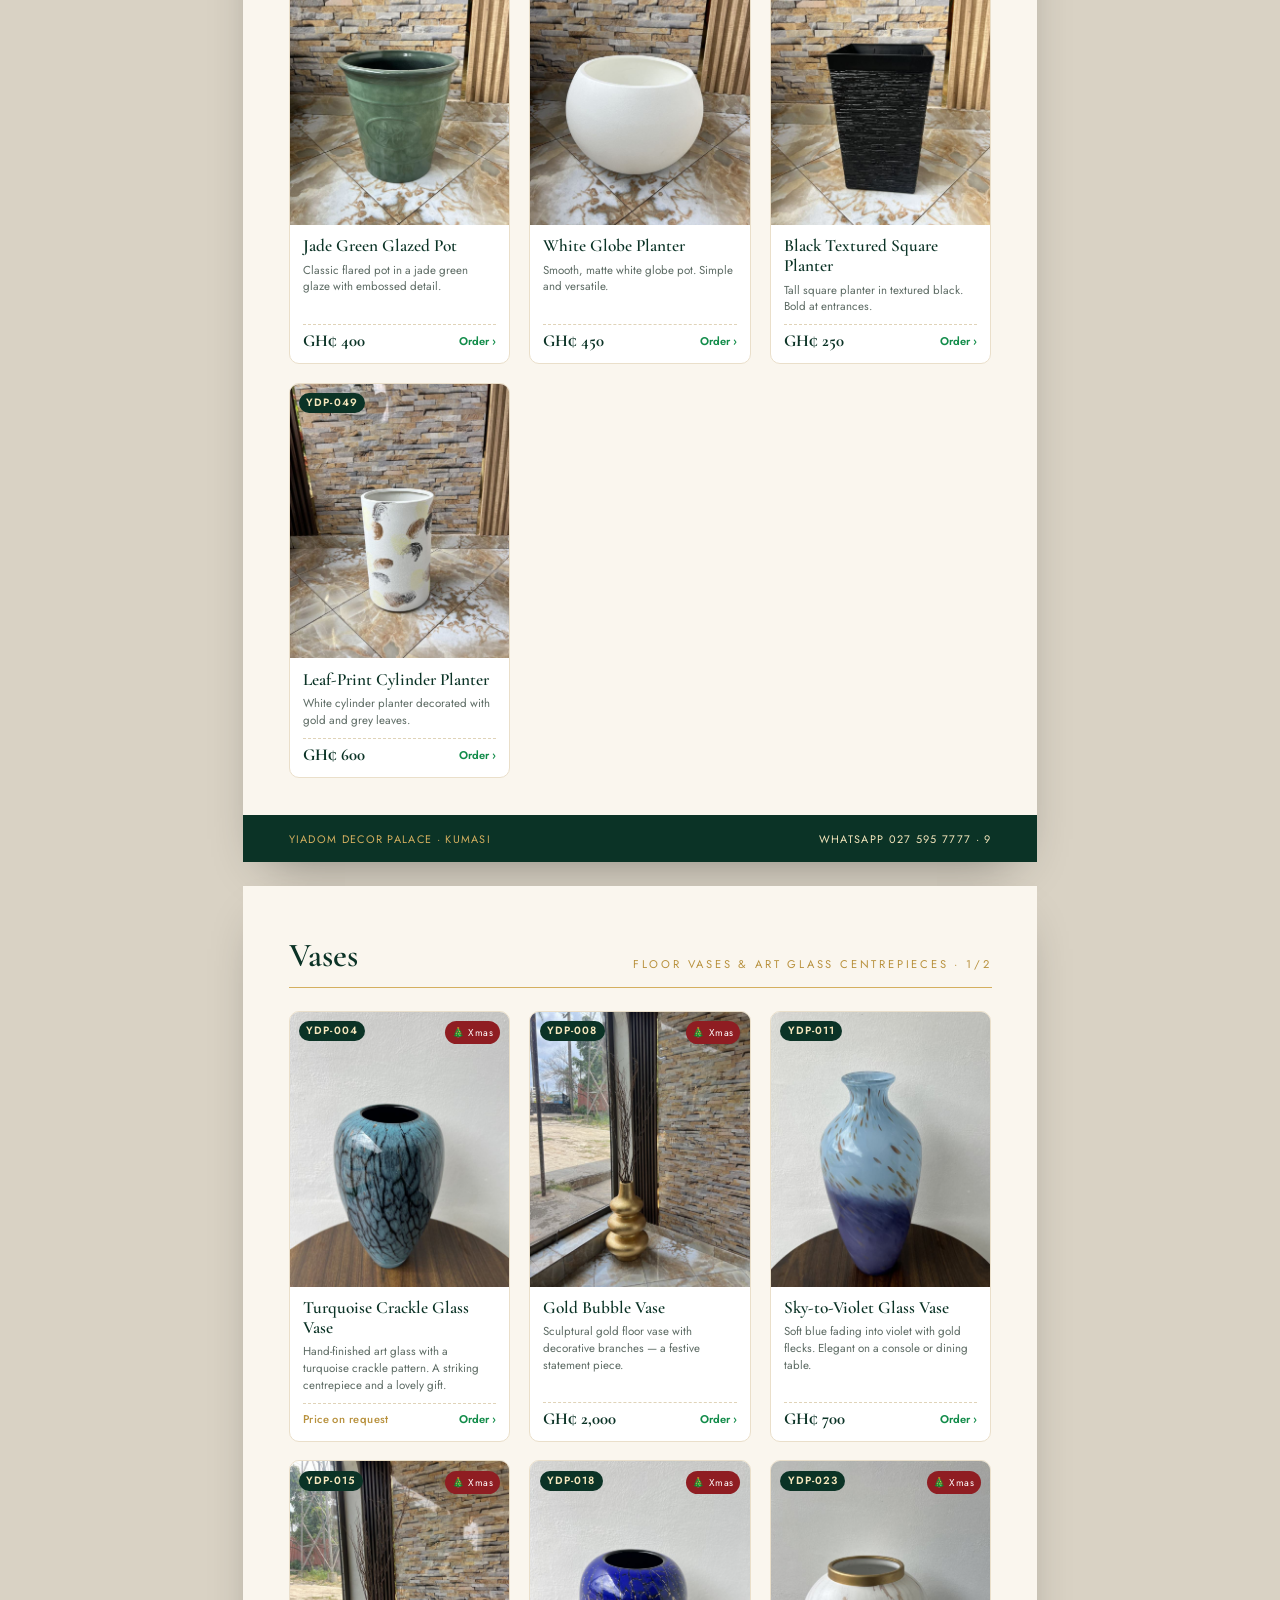
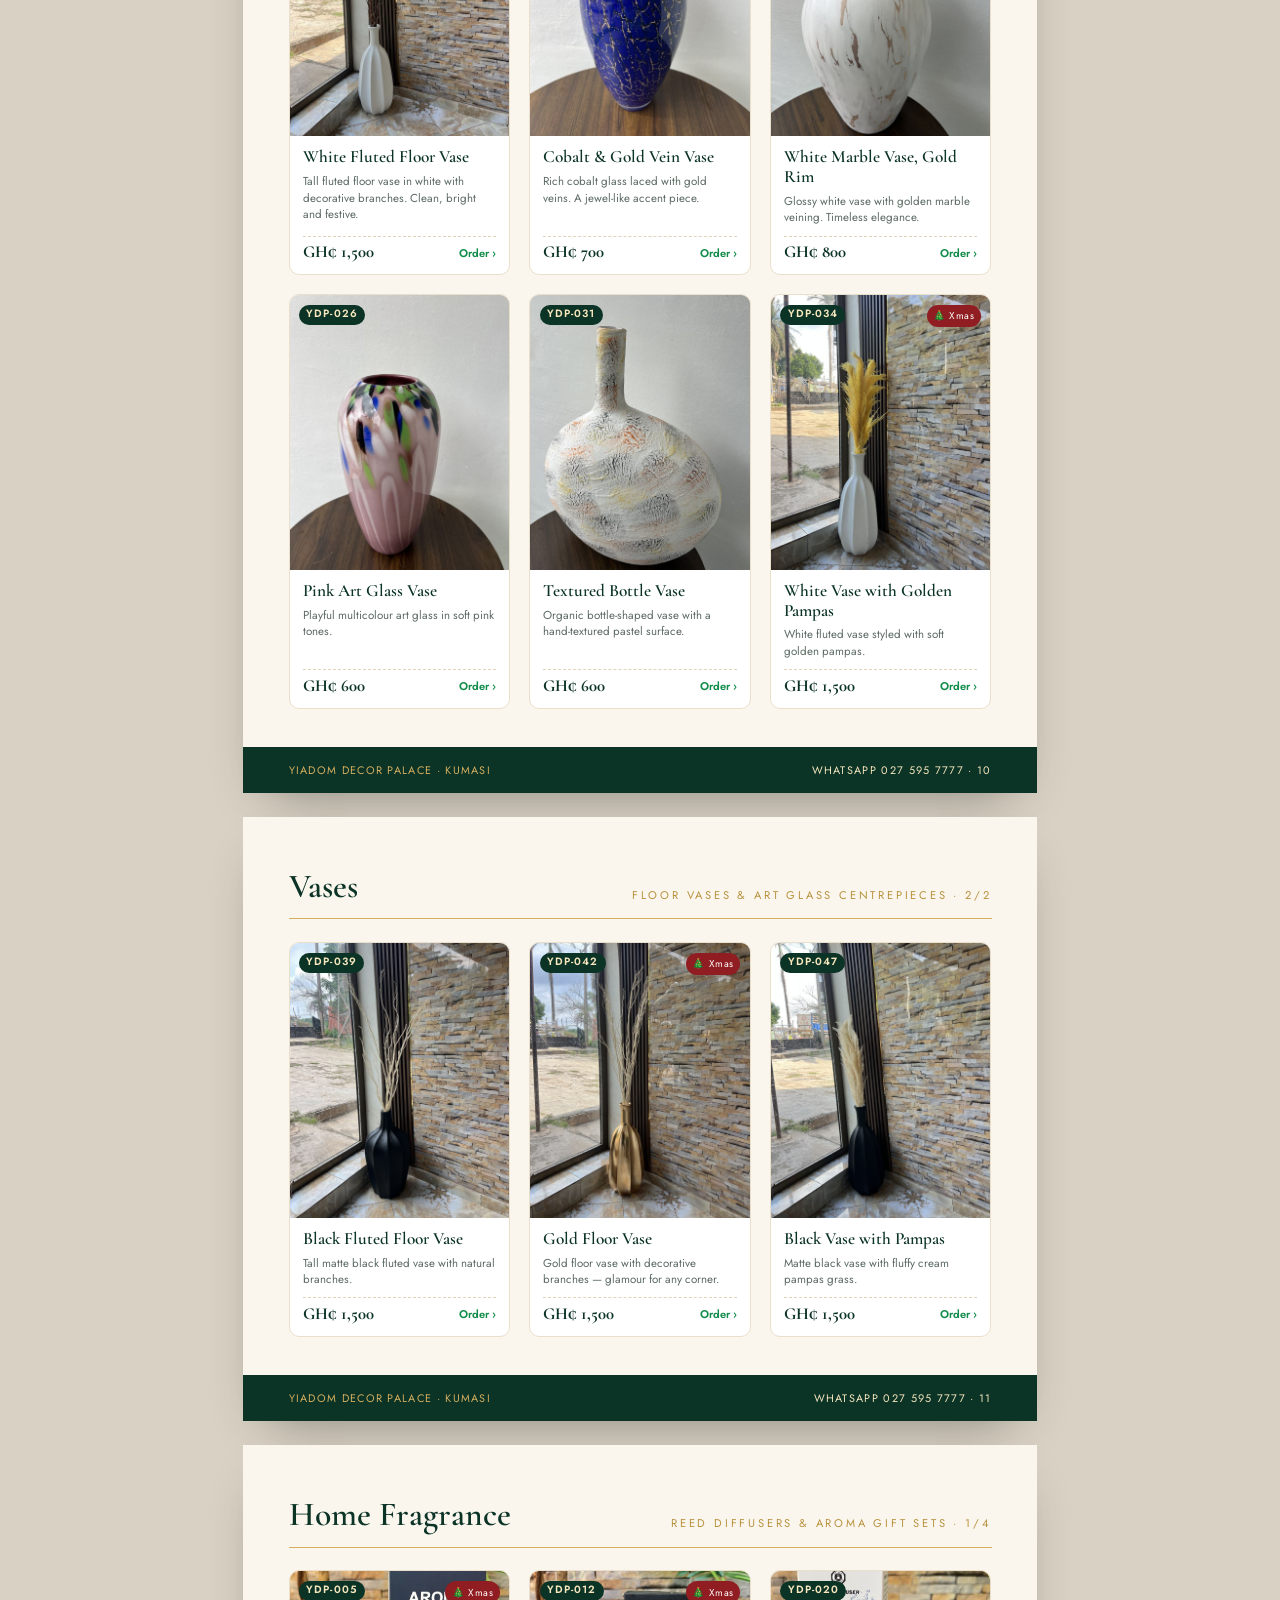
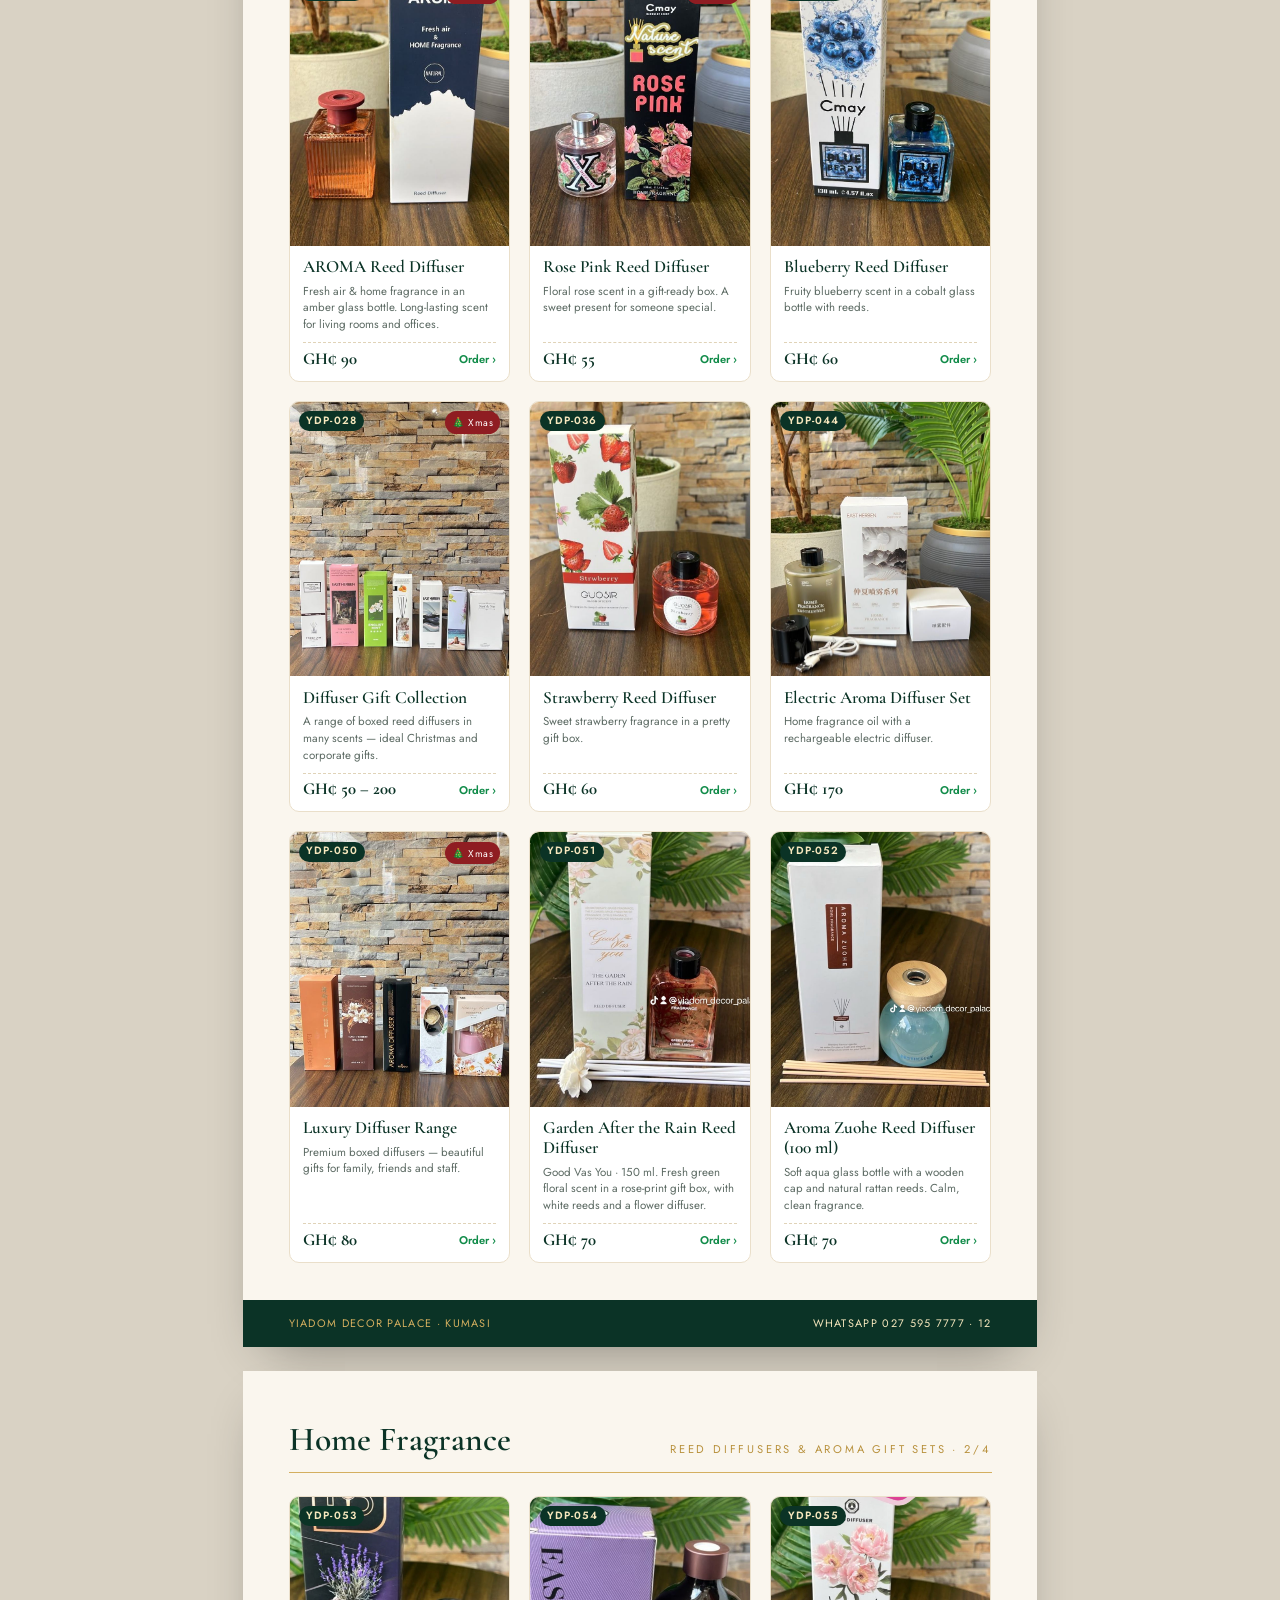
==== commit 44d2d9cd: "Add 15 Yiadom globes (YDP-G001-G015) and a Globes category Co-Authored-By: Claude Opus 5.5 <noreply@" ====
--- a/catalogue.html
+++ b/catalogue.html
@@ -50,7 +50,7 @@
     .item__img img { width: 100%; height: 100%; object-fit: cover; object-position: center 72%; }
     /* Supplier catalogue photos of tall trees: show the whole tree rather than cropping the top */
     .item__img img[src*="images/plant-"] { object-fit: contain; object-position: center; background: #fff; }
-    .item__img img[src*="images/floral-"] { object-fit: contain; object-position: center; background: #d9d9d9; }
+    .item__img img[src*="images/floral-"], .item__img img[src*="images/globe-"] { object-fit: contain; object-position: center; background: #d9d9d9; }
     .item__code { position: absolute; top: 2.5mm; left: 2.5mm; background: var(--green-800); color: #f6e7bd; font: 600 .66rem/1 var(--sans); letter-spacing: .1em; padding: .45em .7em; border-radius: 999px; }
     .item__xmas { position: absolute; top: 2.5mm; right: 2.5mm; background: var(--red); color: #fff; font-size: .62rem; padding: .4em .65em; border-radius: 999px; letter-spacing: .06em; }
     .item__body { padding: 3mm 3.5mm 3.5mm; display: flex; flex-direction: column; flex: 1; }
@@ -59,6 +59,7 @@
     .item__price { margin-top: auto; display: flex; justify-content: space-between; align-items: center; gap: .5rem; font-size: .7rem; border-top: 1px dashed #e0d3b8; padding-top: 2mm; }
     .item__price span { color: var(--gold-deep); font-weight: 500; letter-spacing: .04em; }
     .item__price span.has-price { font: 700 1.05rem/1 var(--serif); color: var(--green-800); letter-spacing: 0; }
+    .item__price .was { text-decoration: line-through; opacity: .55; font-weight: 400; font-size: .8em; margin-right: .3em; }
     .item__price a { color: #128c4a; font-weight: 600; text-decoration: none; white-space: nowrap; }
 
     /* Cover */
@@ -145,7 +146,7 @@
   <script src="products.js"></script>
   <script>
     const PER_PAGE = 9;
-    const ORDER = ["plants", "pots", "vases", "fragrance", "floral", "potted"];
+    const ORDER = ["plants", "pots", "vases", "fragrance", "floral", "potted", "globes"];
     const SUB = {
       plants: "Lifelike greenery — no watering, no wilting",
       pots: "Designer pots for interior & exterior",
@@ -153,6 +154,7 @@
       fragrance: "Reed diffusers & aroma gift sets",
       floral: "Yiadom Floral — single stems for arrangements, priced per stem",
       potted: "Ready-made mini arrangements in decorative pots",
+      globes: "Desk and floor globes, some with built-in lights",
       christmas: "Festive favourites & gift ideas",
     };
     const wa = (p) => `https://wa.me/${WHATSAPP}?text=${encodeURIComponent(`Hello Yiadom Decor Palace! I'd like to order ${p.code} – ${p.name}${p.price != null ? ` (${formatPrice(p)})` : ""}. Is it available?`)}`;
@@ -171,7 +173,7 @@
         <div class="item__body">
           <h3>${esc(p.name)}</h3>
           <p>${esc(p.desc)}</p>
-          <div class="item__price"><span class="${p.price == null ? "" : "has-price"}">${formatPrice(p)}</span><a href="${wa(p)}" target="_blank" rel="noopener">Order ›</a></div>
+          <div class="item__price"><span class="${p.price == null ? "" : "has-price"}" data-price="${p.code}">${priceHTML(p)}</span><a href="${wa(p)}" target="_blank" rel="noopener">Order ›</a></div>
         </div>
       </article>`;
 
@@ -247,6 +249,15 @@
       </section>`;
 
     document.getElementById("pages").innerHTML = html;
+    // Live prices from the till: update each item in place (pages stay the same for printing).
+    loadLivePrices().then(ok => {
+      if (!ok) return;
+      document.querySelectorAll("[data-price]").forEach(el => {
+        const p = PRODUCTS.find(x => x.code === el.dataset.price), card = el.closest(".item");
+        if (!p) { if (card) card.style.visibility = "hidden"; return; }
+        el.innerHTML = priceHTML(p) + (p.soldOut ? " · Sold out" : "");
+      });
+    });
     document.getElementById("jump").innerHTML =
       [["cover", "Cover"], ["christmas", "🎄 Christmas"], ...ORDER.map((c) => [c, CAT_LABEL[c]]), ["order", "How to order"]]
         .map(([id, l]) => `<a href="#${id}">${l}</a>`).join("");
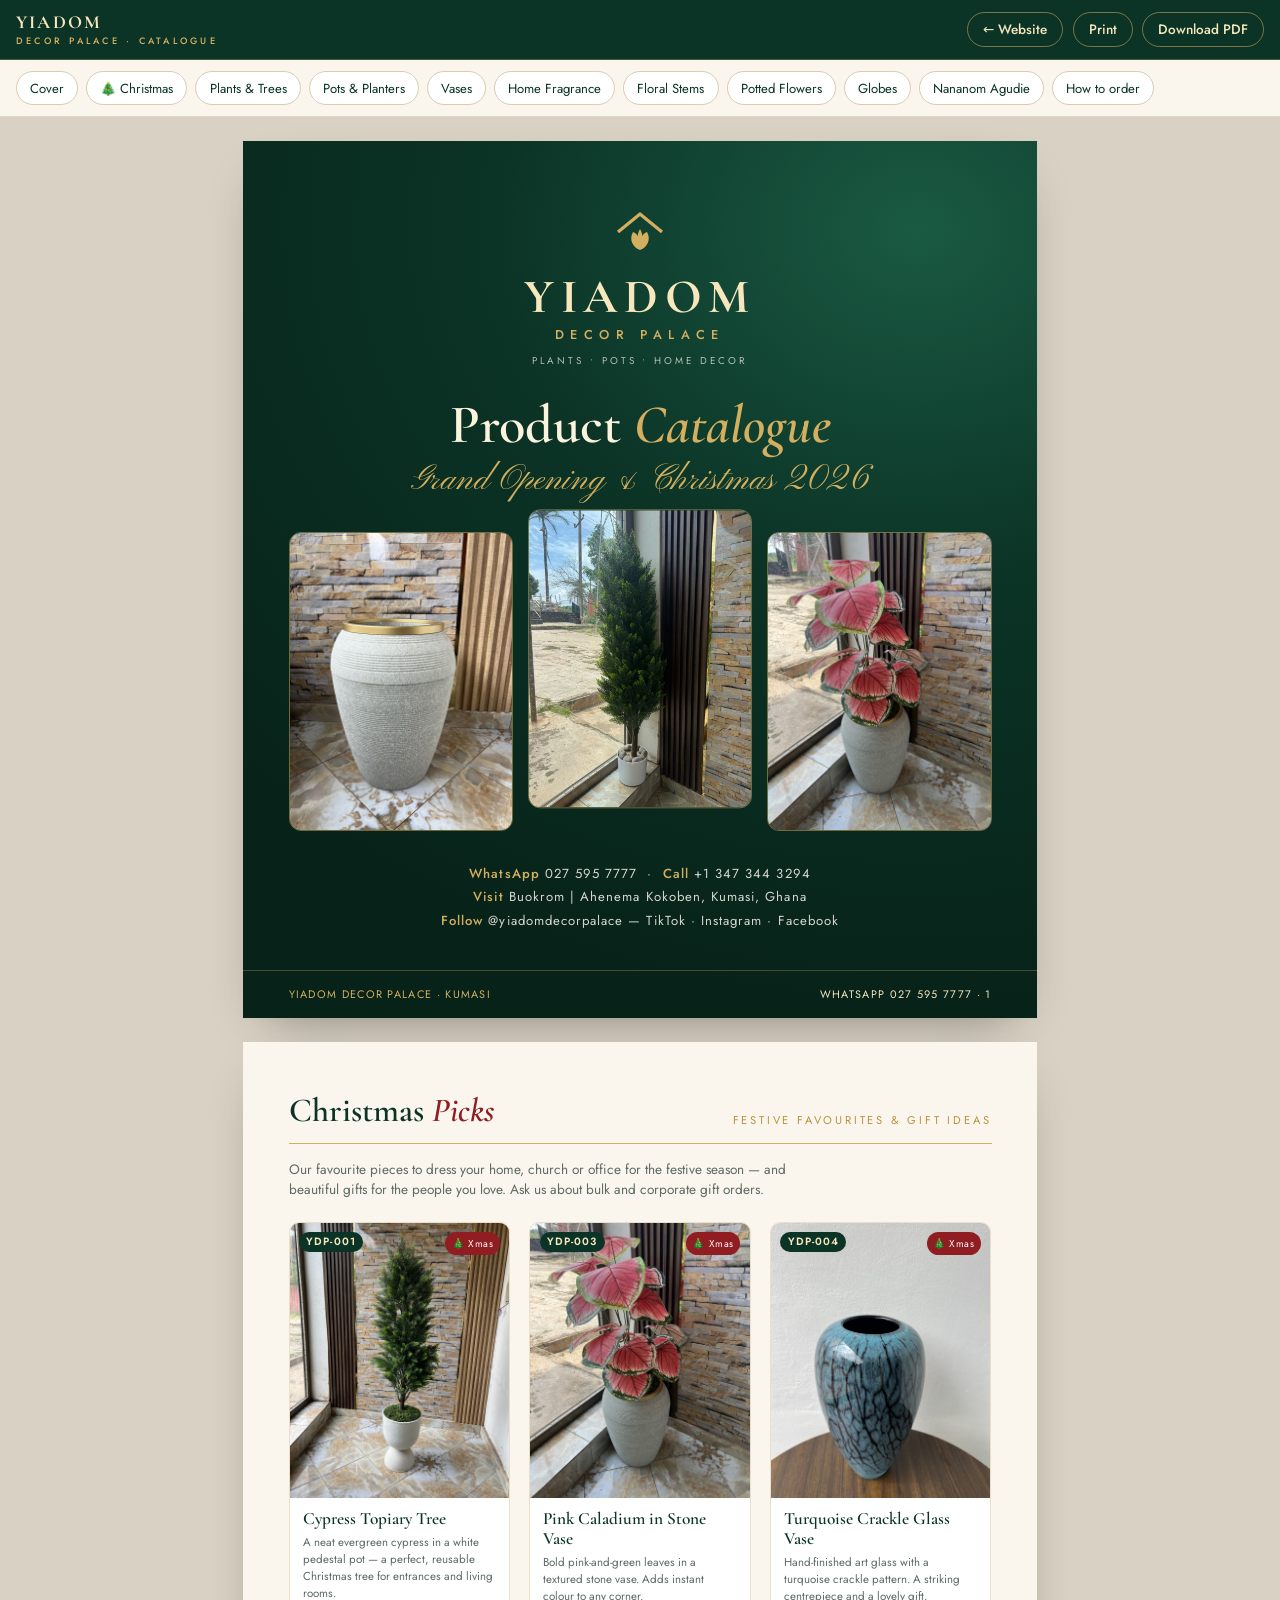
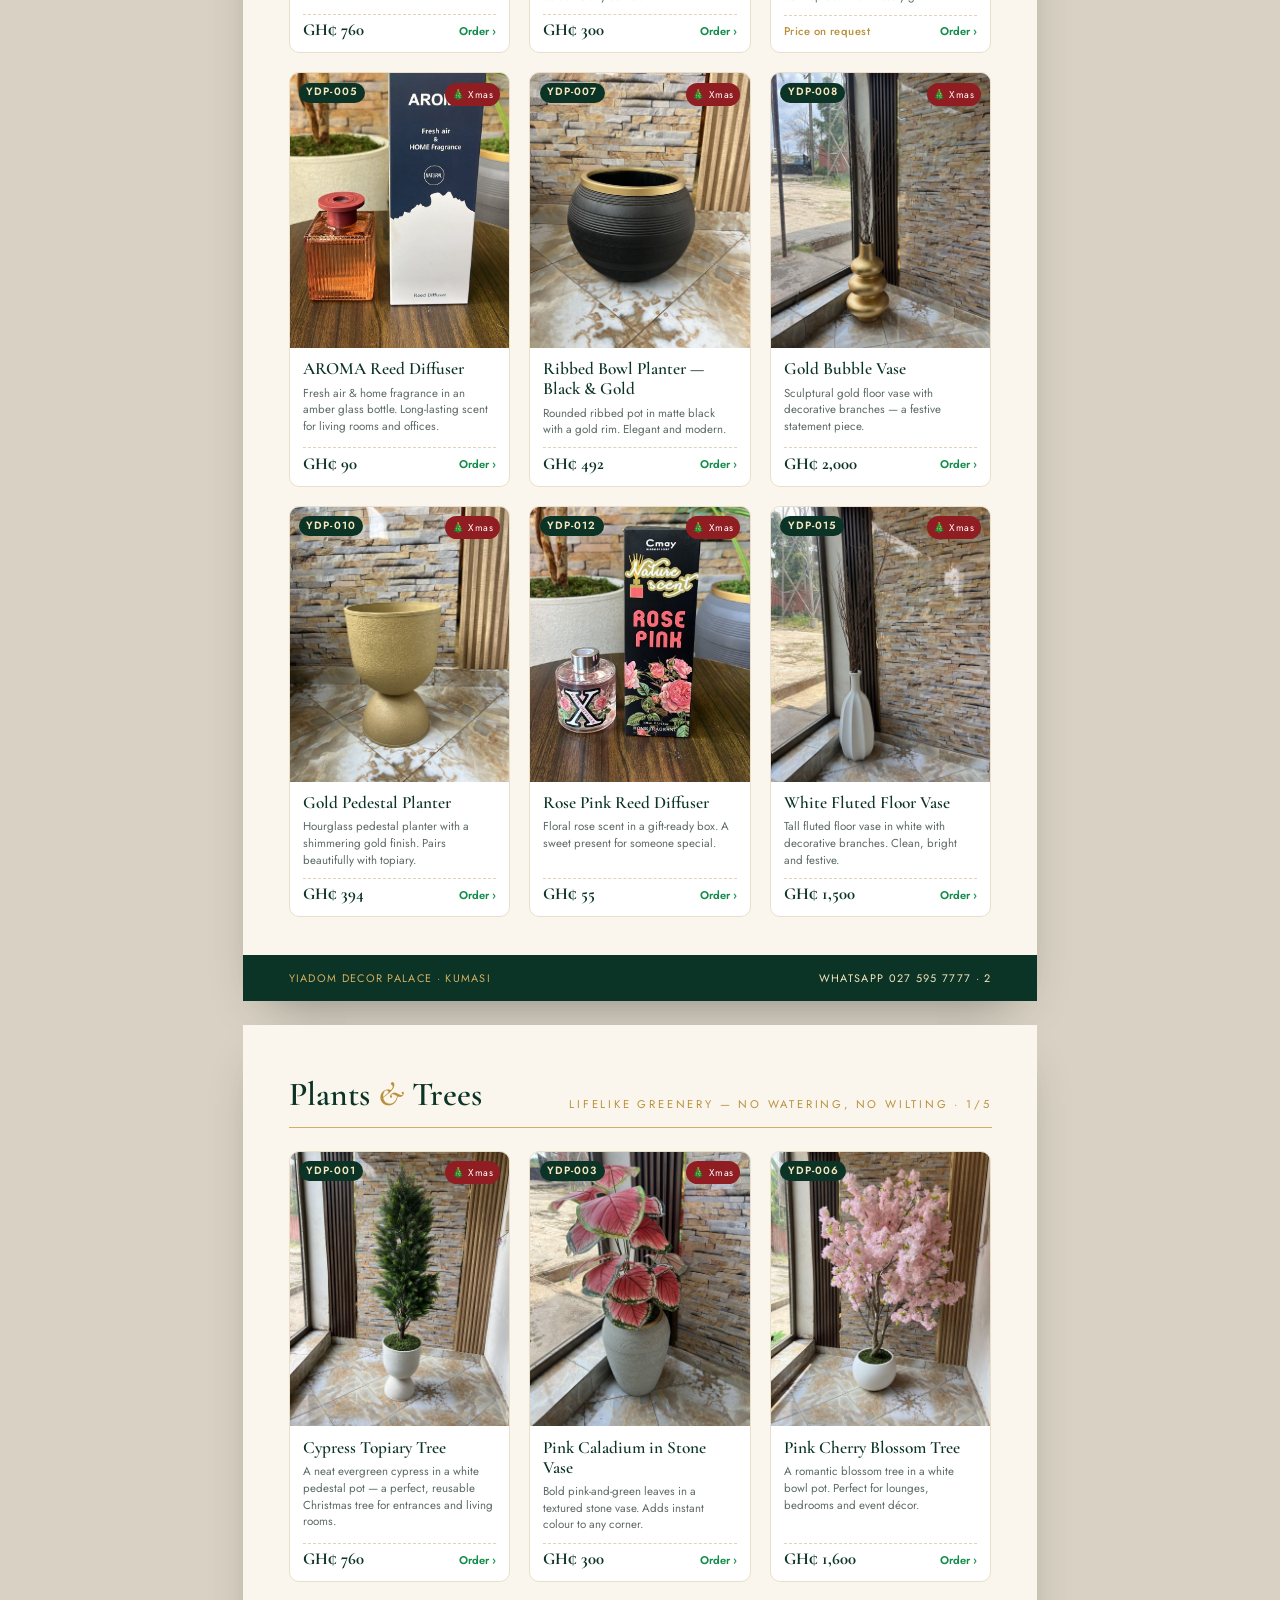
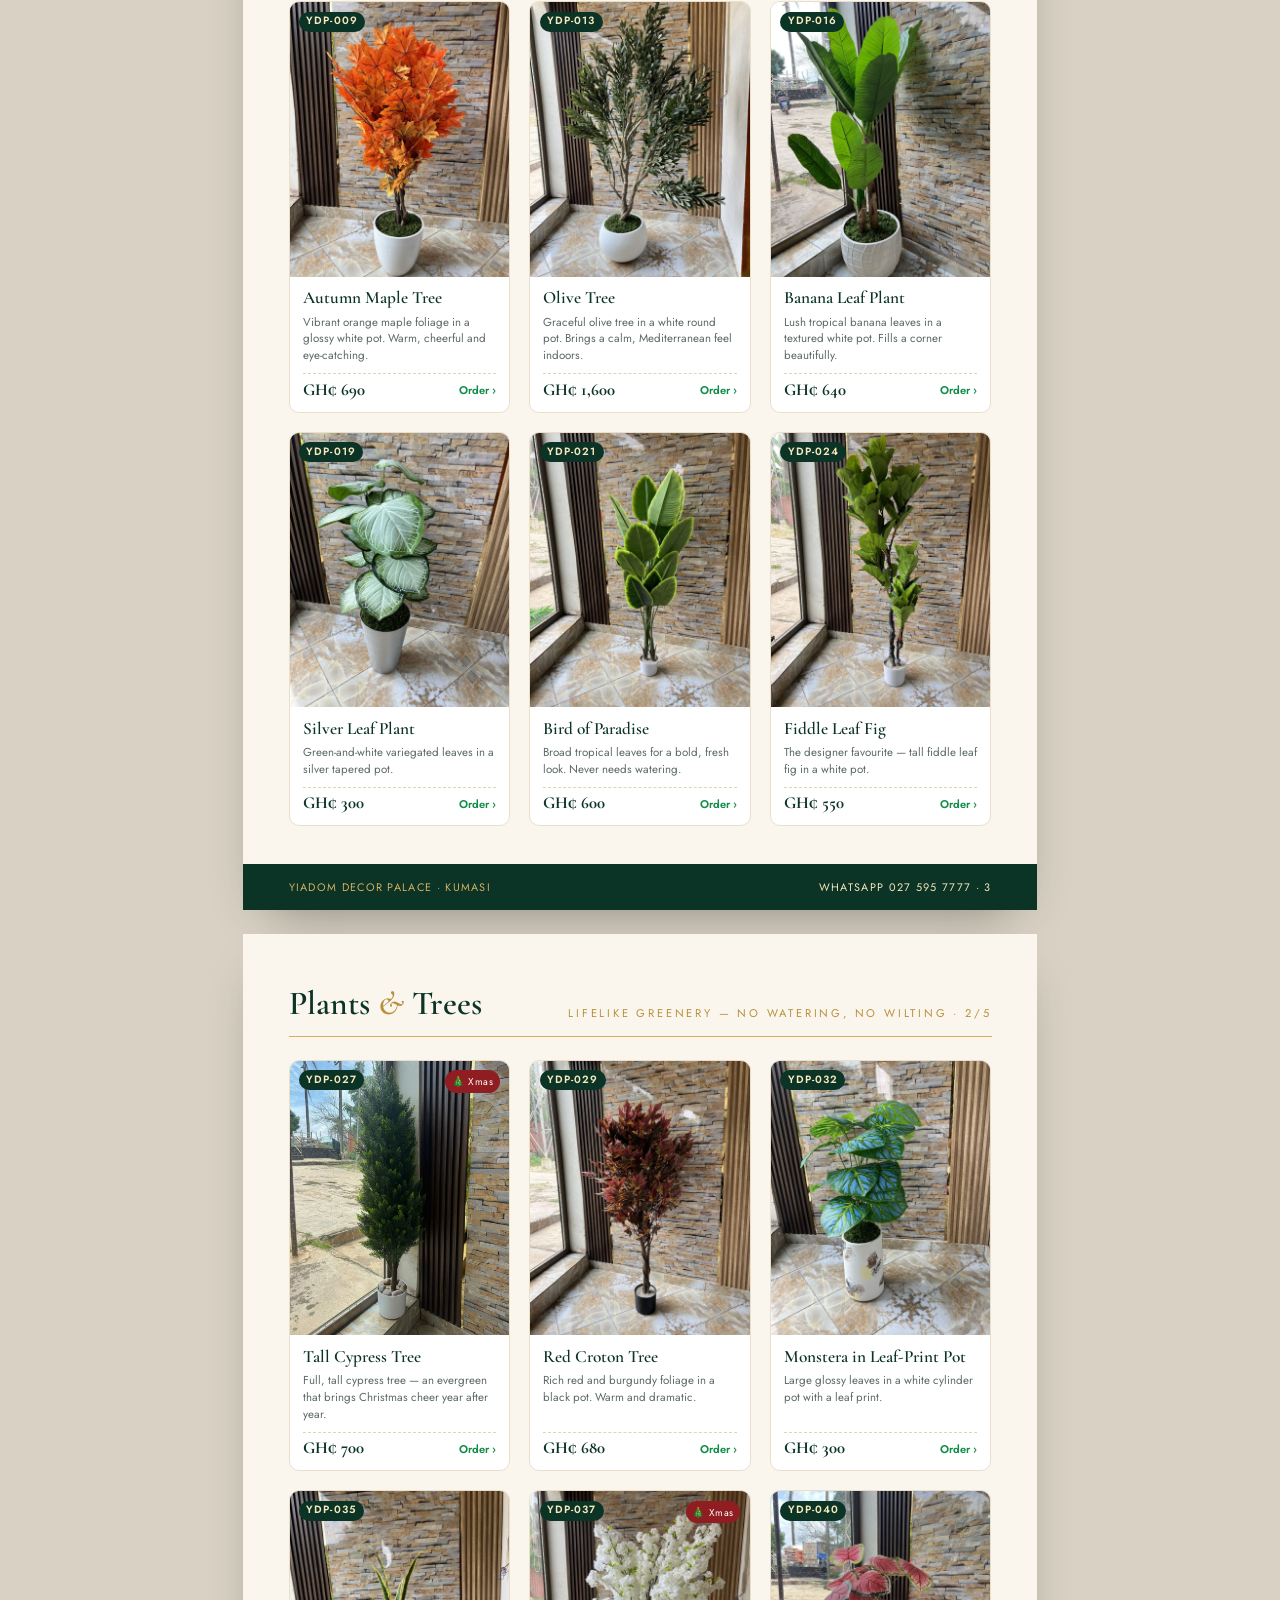
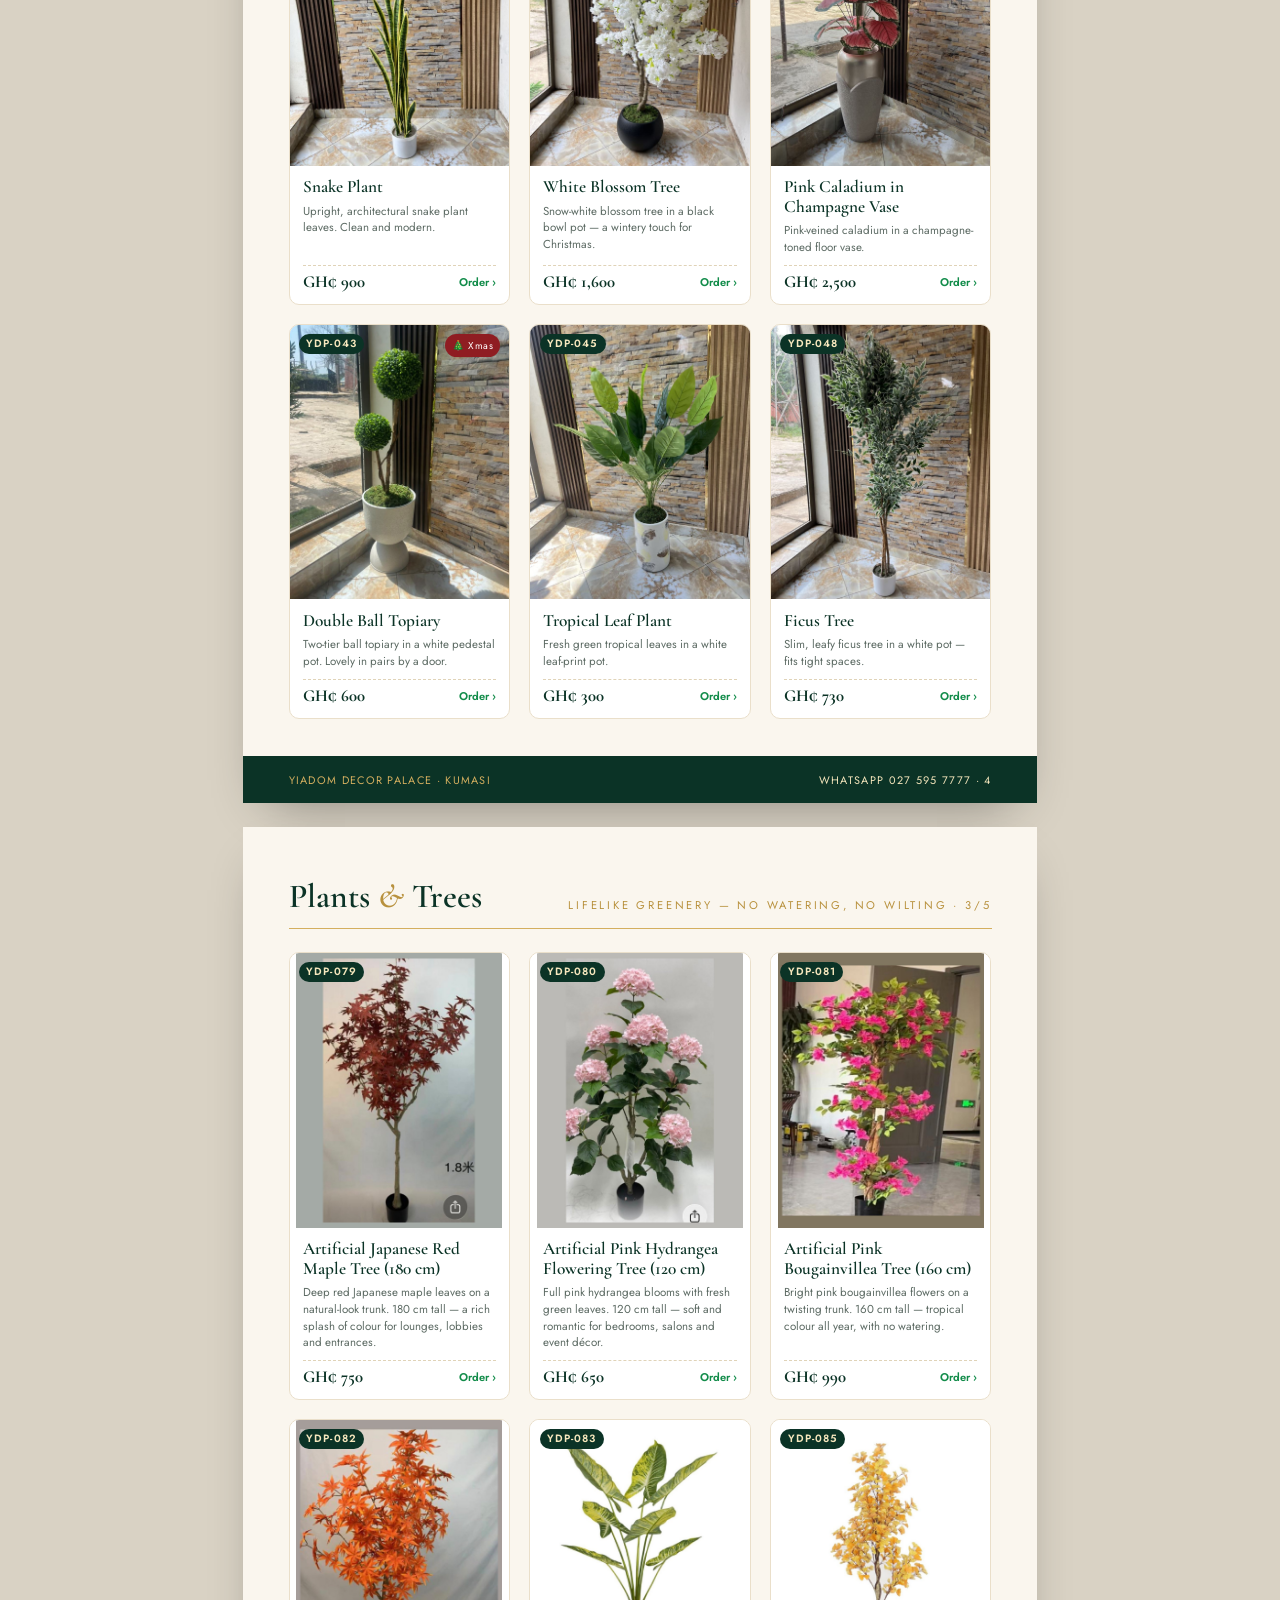
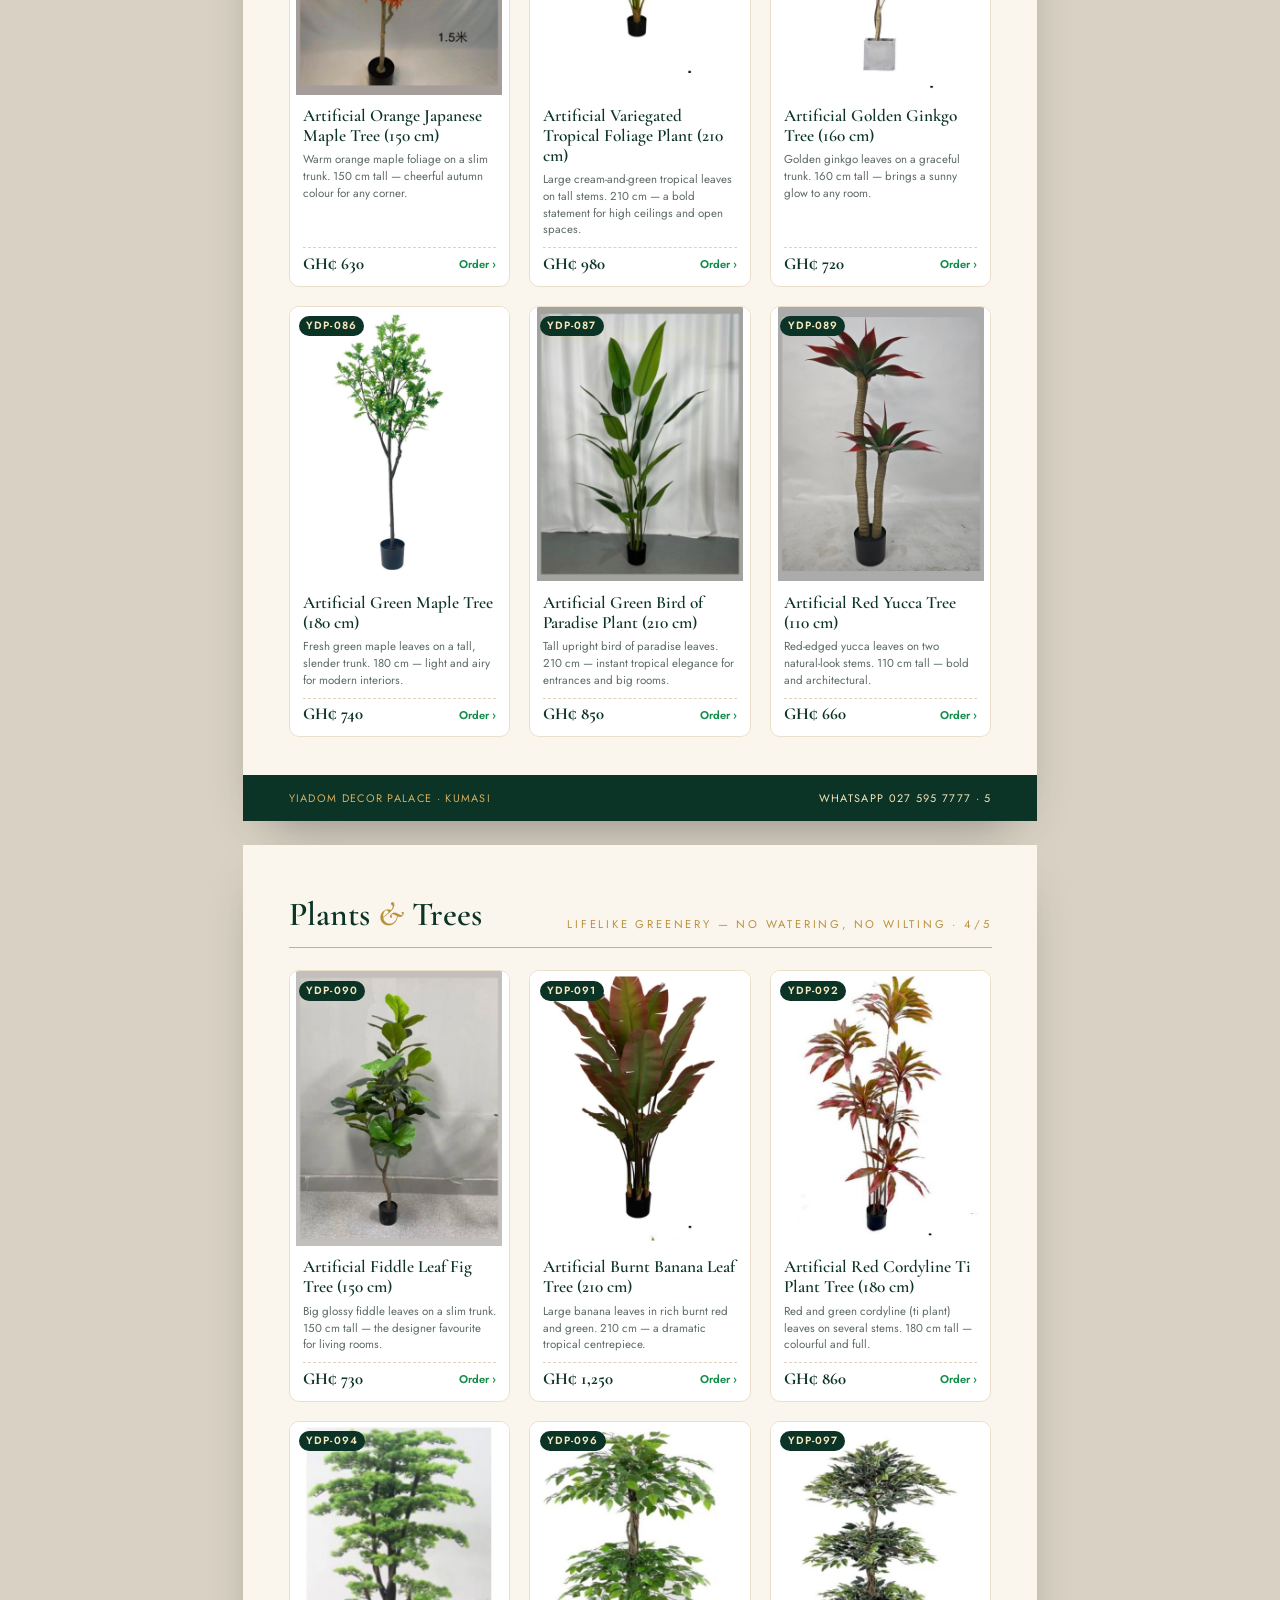
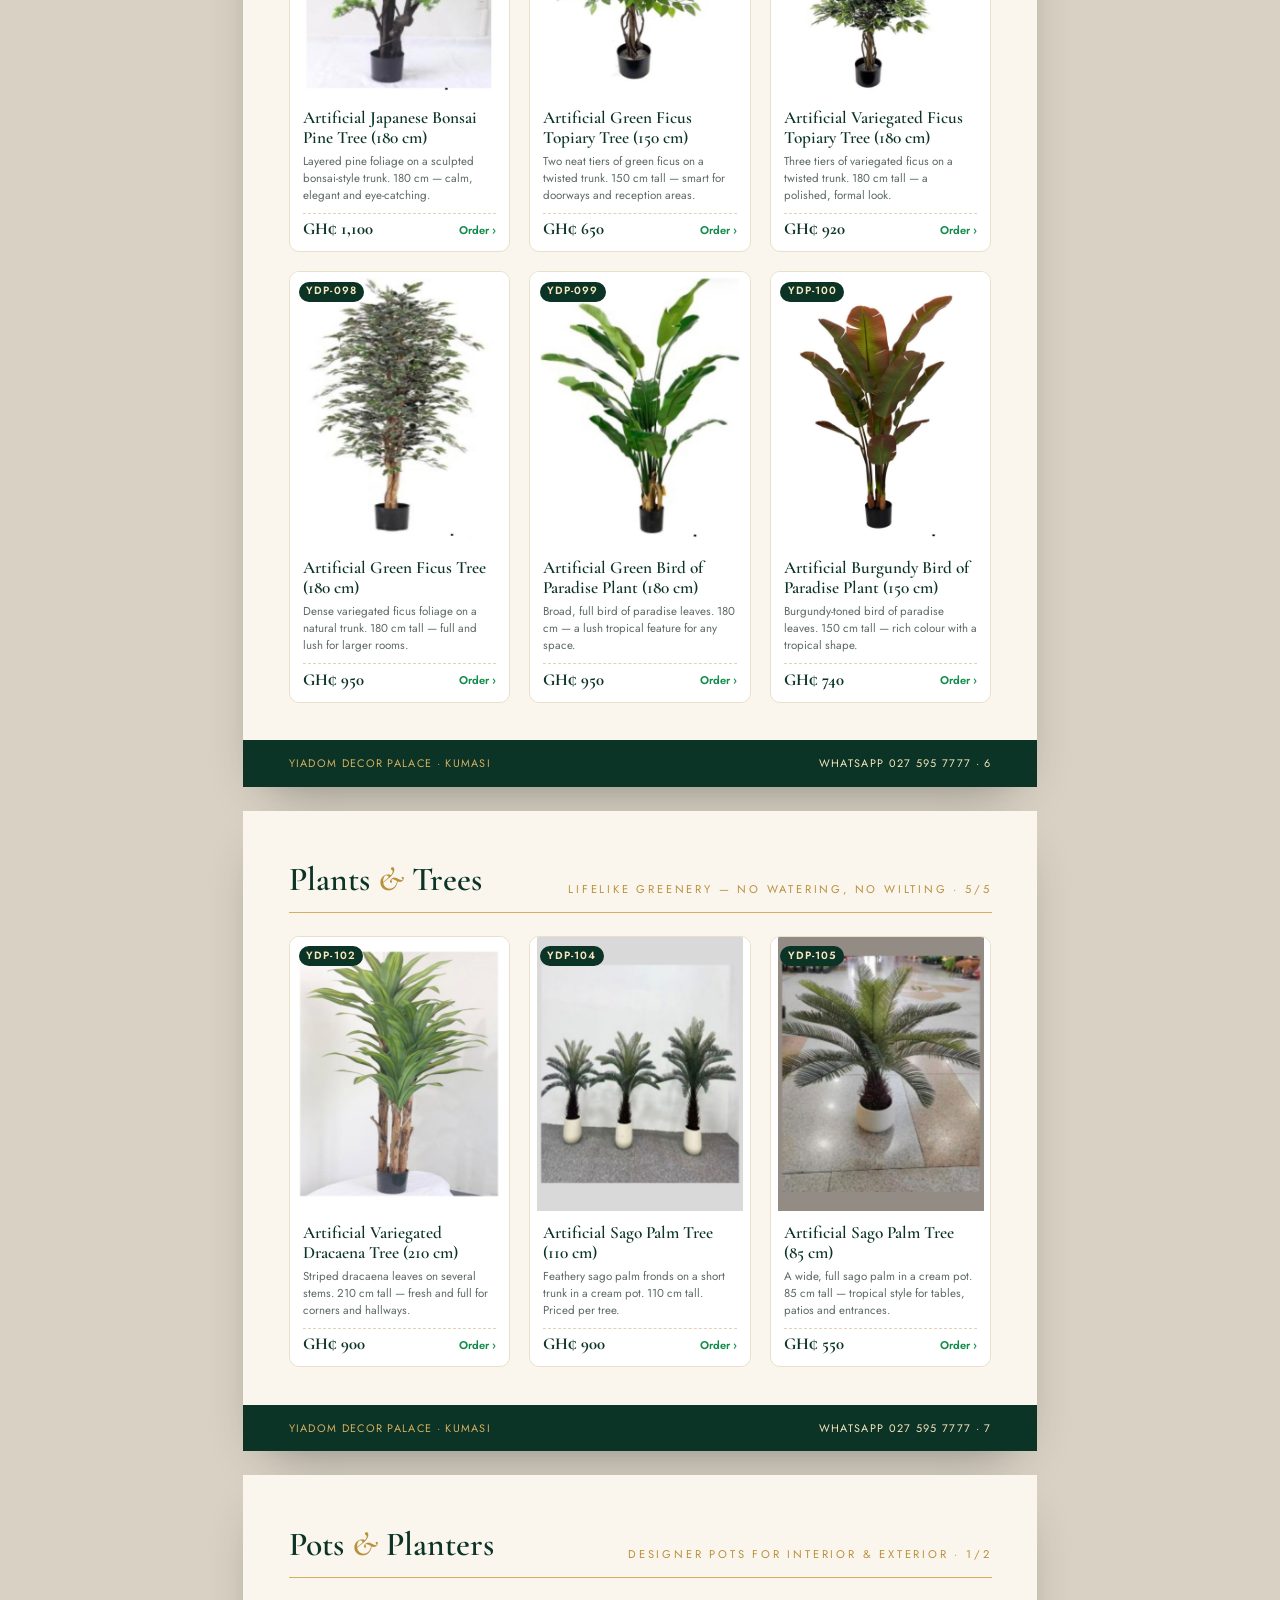
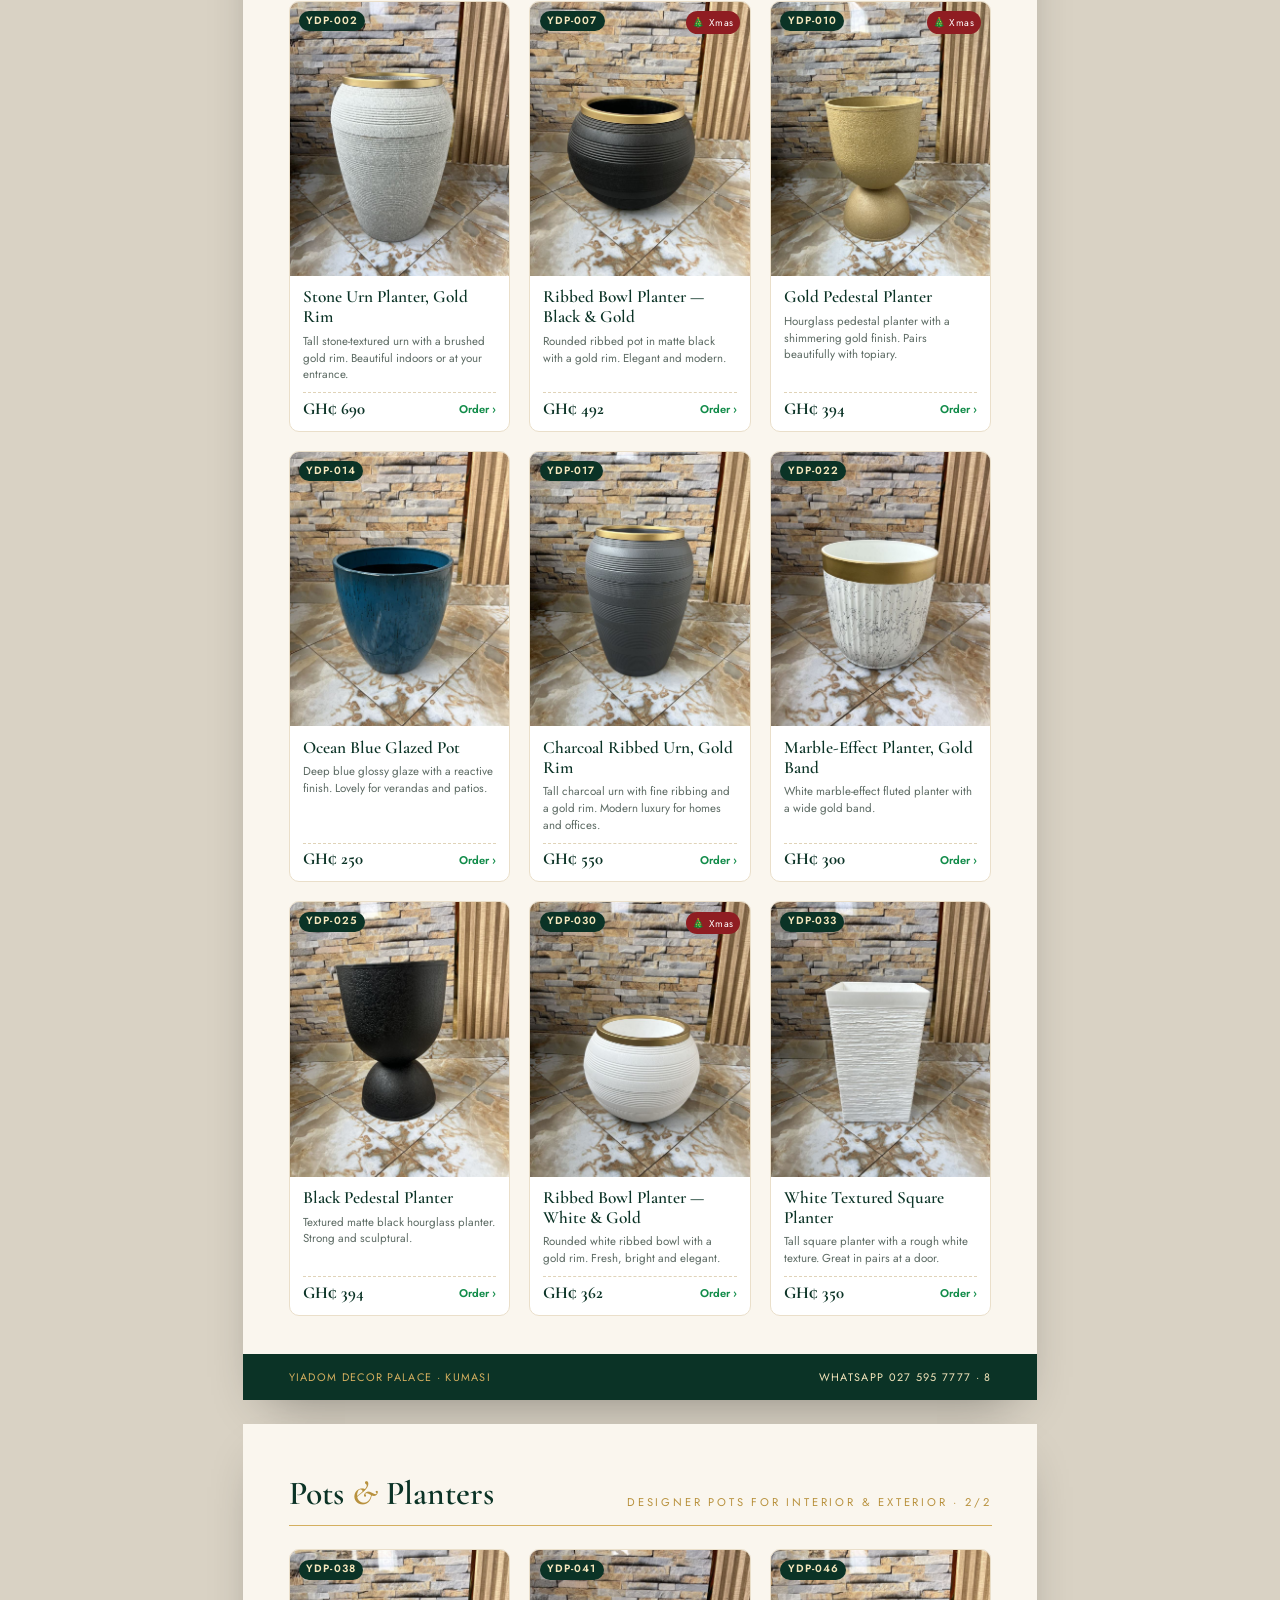
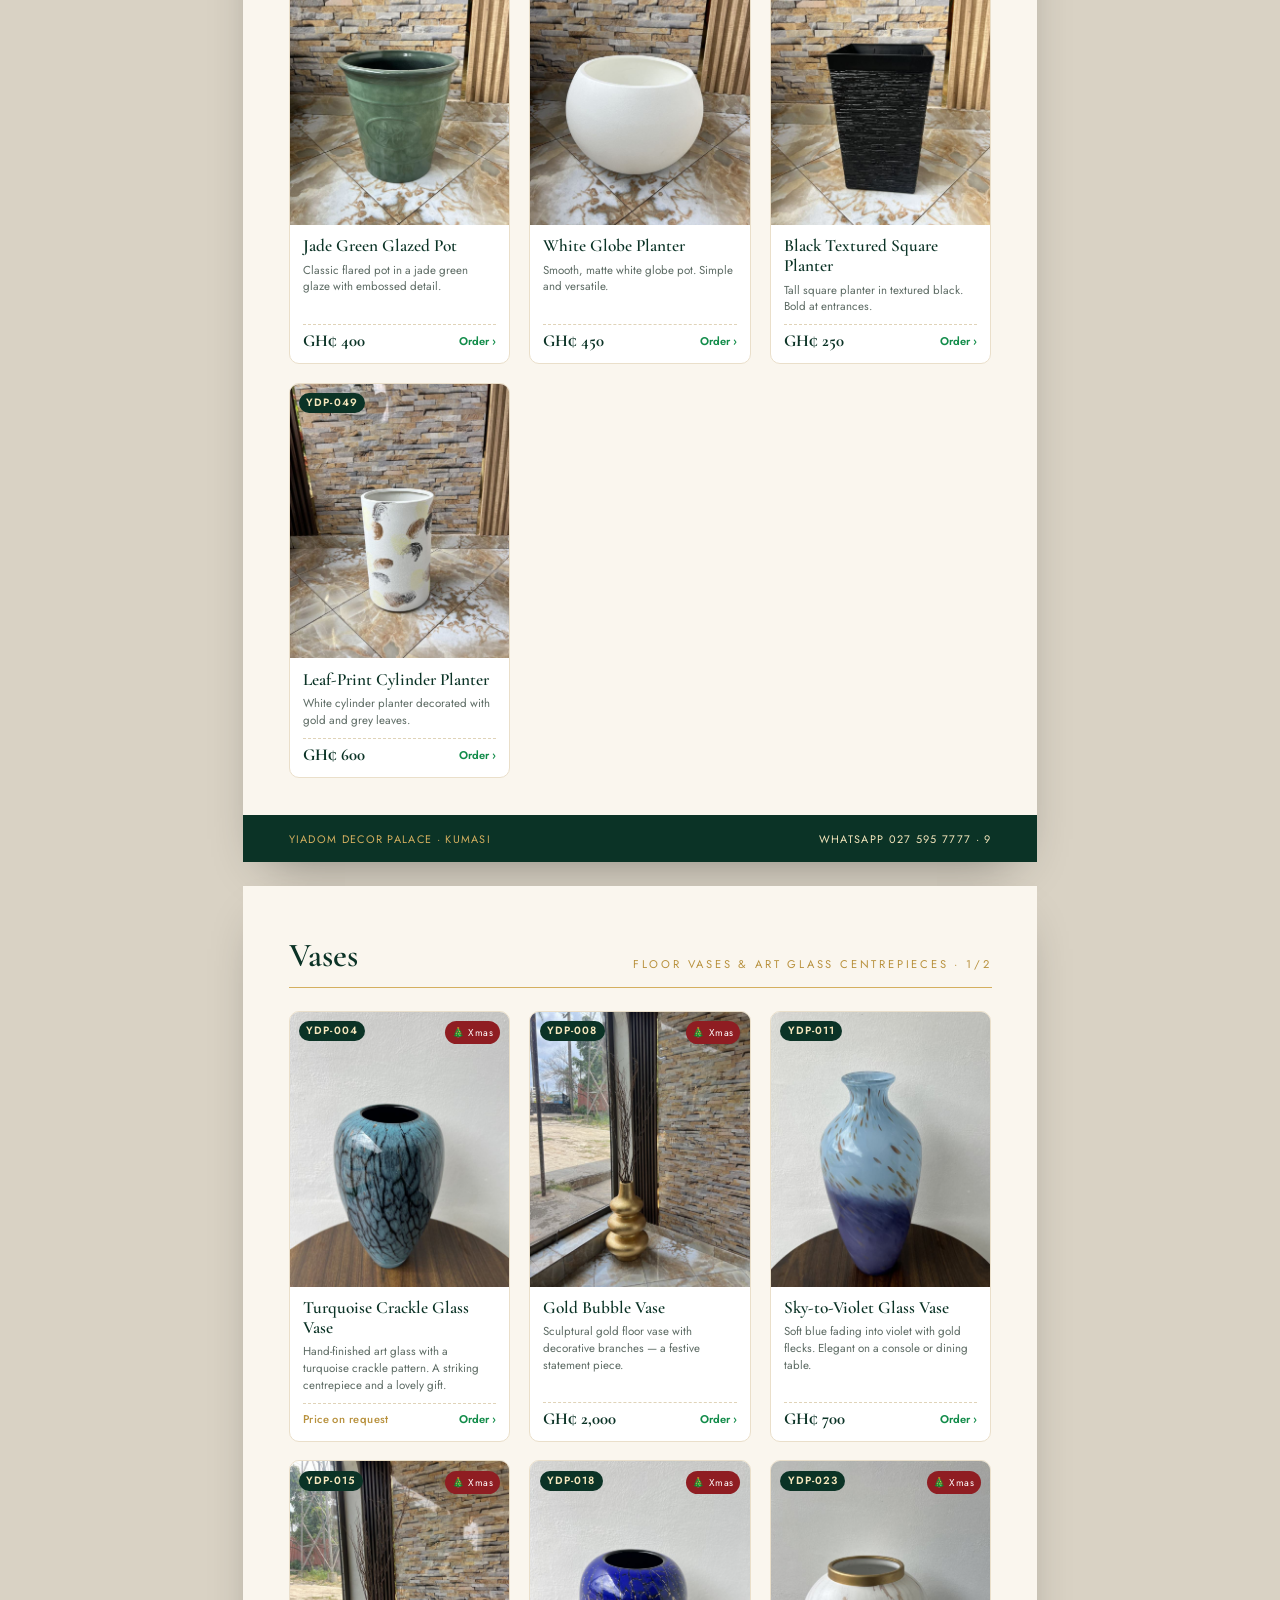
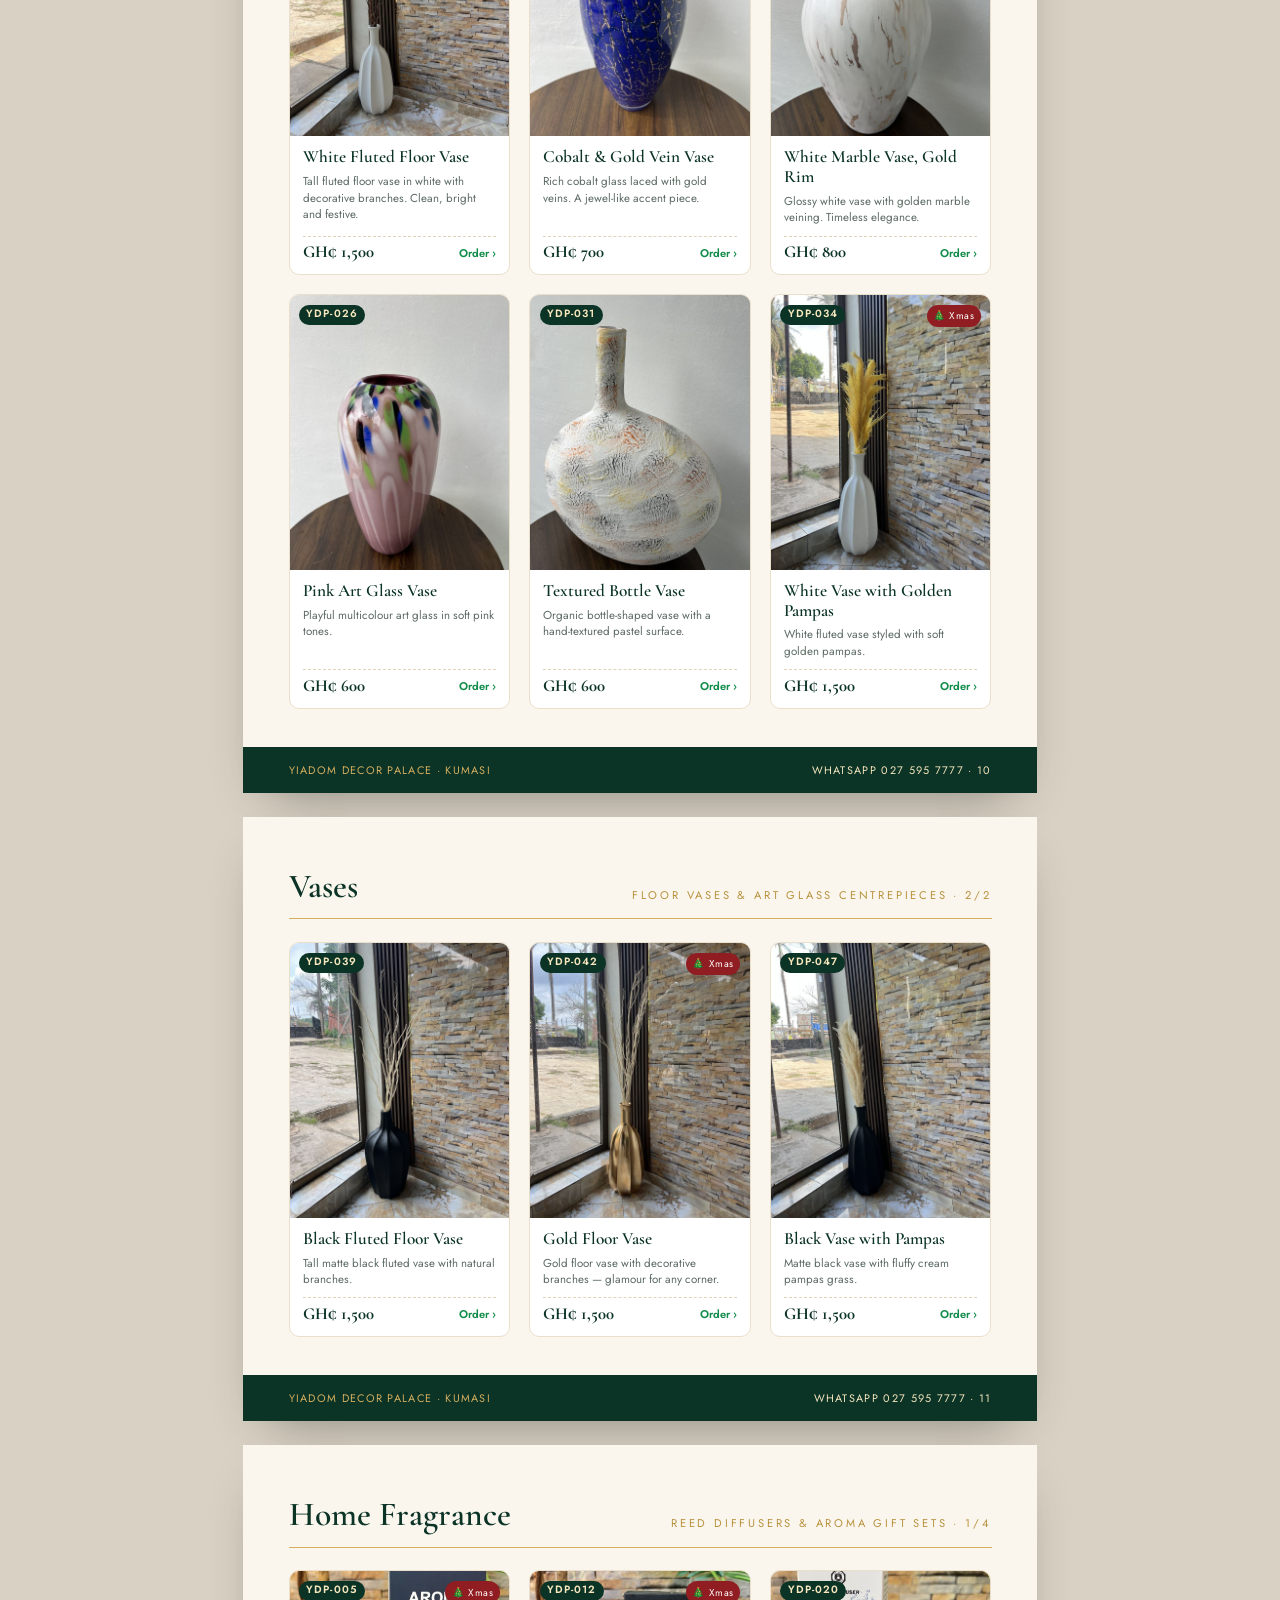
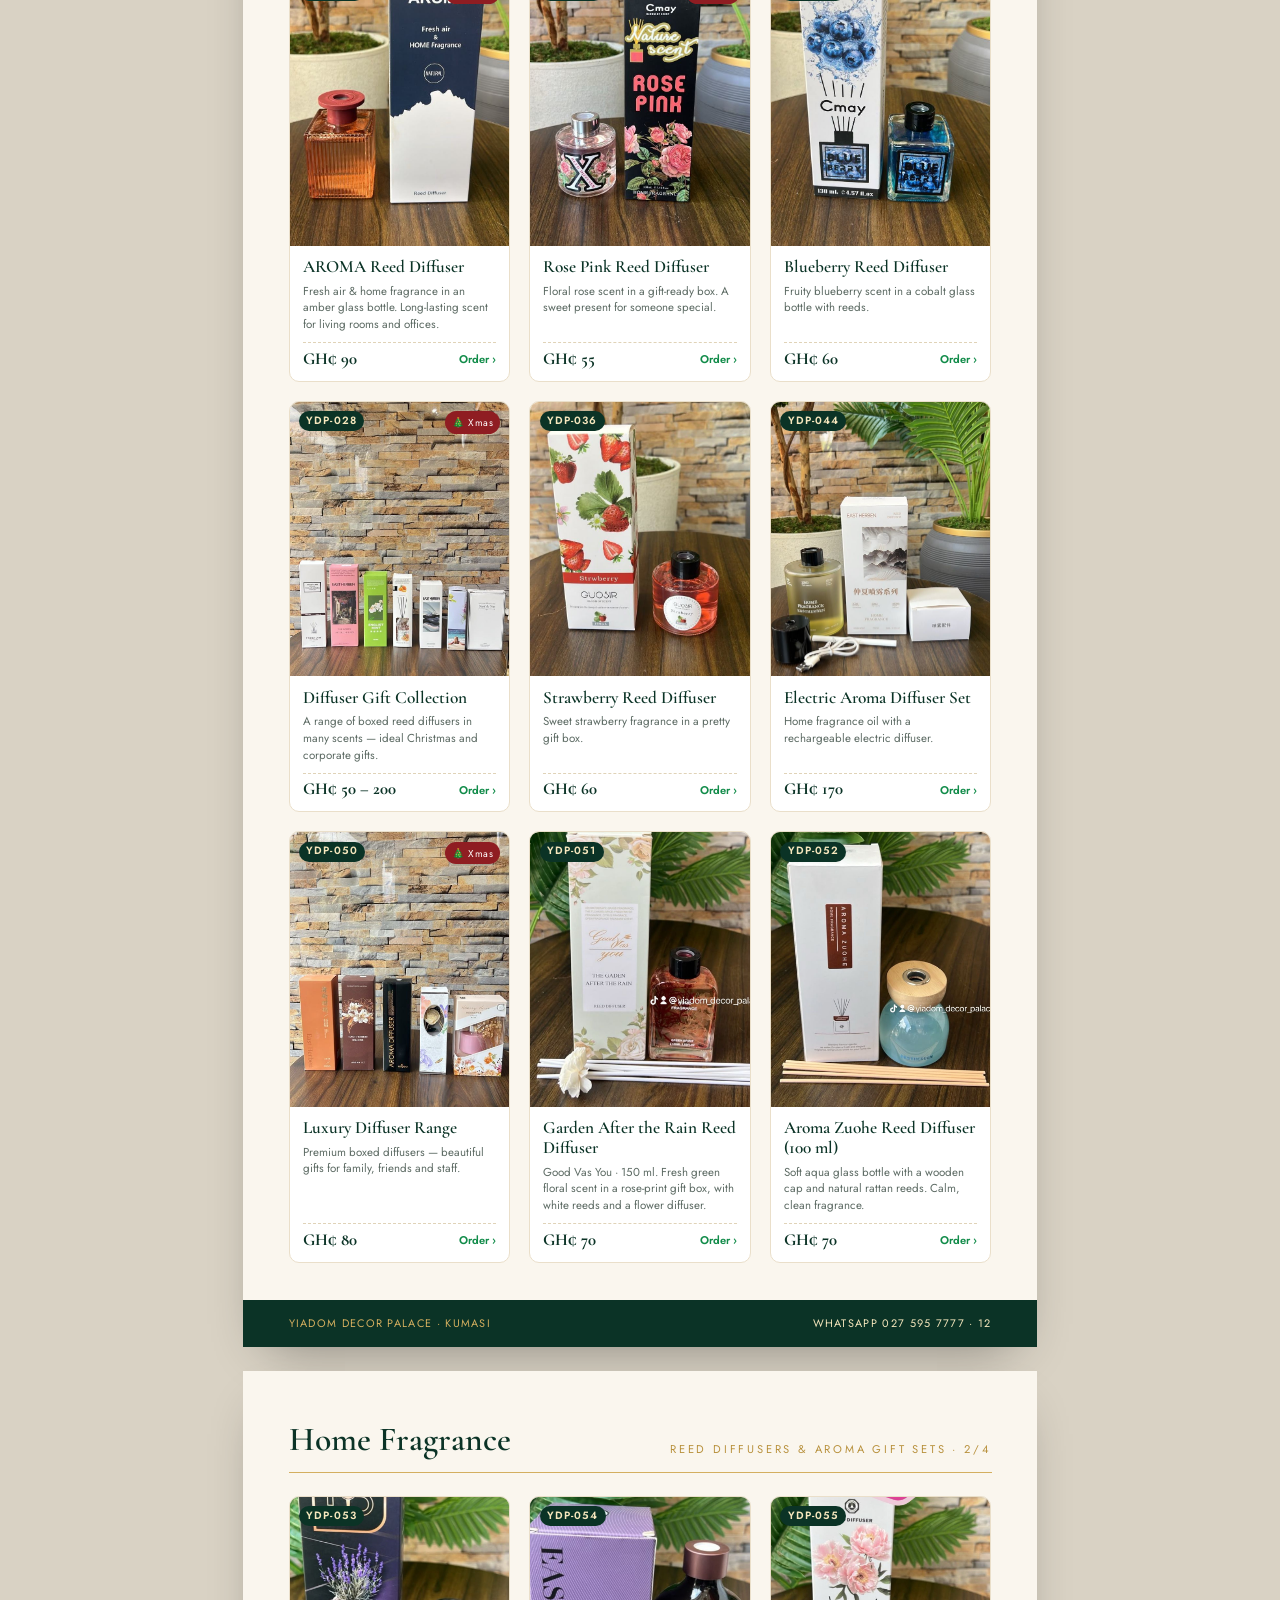
==== commit 8265713f: "Add Nananom Agudie range (YDPR-001-015) and its category Co-Authored-By: Claude Opus 5.5 <noreply@an" ====
--- a/catalogue.html
+++ b/catalogue.html
@@ -50,7 +50,7 @@
     .item__img img { width: 100%; height: 100%; object-fit: cover; object-position: center 72%; }
     /* Supplier catalogue photos of tall trees: show the whole tree rather than cropping the top */
     .item__img img[src*="images/plant-"] { object-fit: contain; object-position: center; background: #fff; }
-    .item__img img[src*="images/floral-"], .item__img img[src*="images/globe-"] { object-fit: contain; object-position: center; background: #d9d9d9; }
+    .item__img img[src*="images/floral-"], .item__img img[src*="images/globe-"], .item__img img[src*="images/nananom-"] { object-fit: contain; object-position: center; background: #d9d9d9; }
     .item__code { position: absolute; top: 2.5mm; left: 2.5mm; background: var(--green-800); color: #f6e7bd; font: 600 .66rem/1 var(--sans); letter-spacing: .1em; padding: .45em .7em; border-radius: 999px; }
     .item__xmas { position: absolute; top: 2.5mm; right: 2.5mm; background: var(--red); color: #fff; font-size: .62rem; padding: .4em .65em; border-radius: 999px; letter-spacing: .06em; }
     .item__body { padding: 3mm 3.5mm 3.5mm; display: flex; flex-direction: column; flex: 1; }
@@ -146,7 +146,7 @@
   <script src="products.js"></script>
   <script>
     const PER_PAGE = 9;
-    const ORDER = ["plants", "pots", "vases", "fragrance", "floral", "potted", "globes"];
+    const ORDER = ["plants", "pots", "vases", "fragrance", "floral", "potted", "globes", "nananom"];
     const SUB = {
       plants: "Lifelike greenery — no watering, no wilting",
       pots: "Designer pots for interior & exterior",
@@ -155,6 +155,7 @@
       floral: "Yiadom Floral — single stems for arrangements, priced per stem",
       potted: "Ready-made mini arrangements in decorative pots",
       globes: "Desk and floor globes, some with built-in lights",
+      nananom: "Nananom Agudie — glass fruit and sweet bowls on decorative stands",
       christmas: "Festive favourites & gift ideas",
     };
     const wa = (p) => `https://wa.me/${WHATSAPP}?text=${encodeURIComponent(`Hello Yiadom Decor Palace! I'd like to order ${p.code} – ${p.name}${p.price != null ? ` (${formatPrice(p)})` : ""}. Is it available?`)}`;
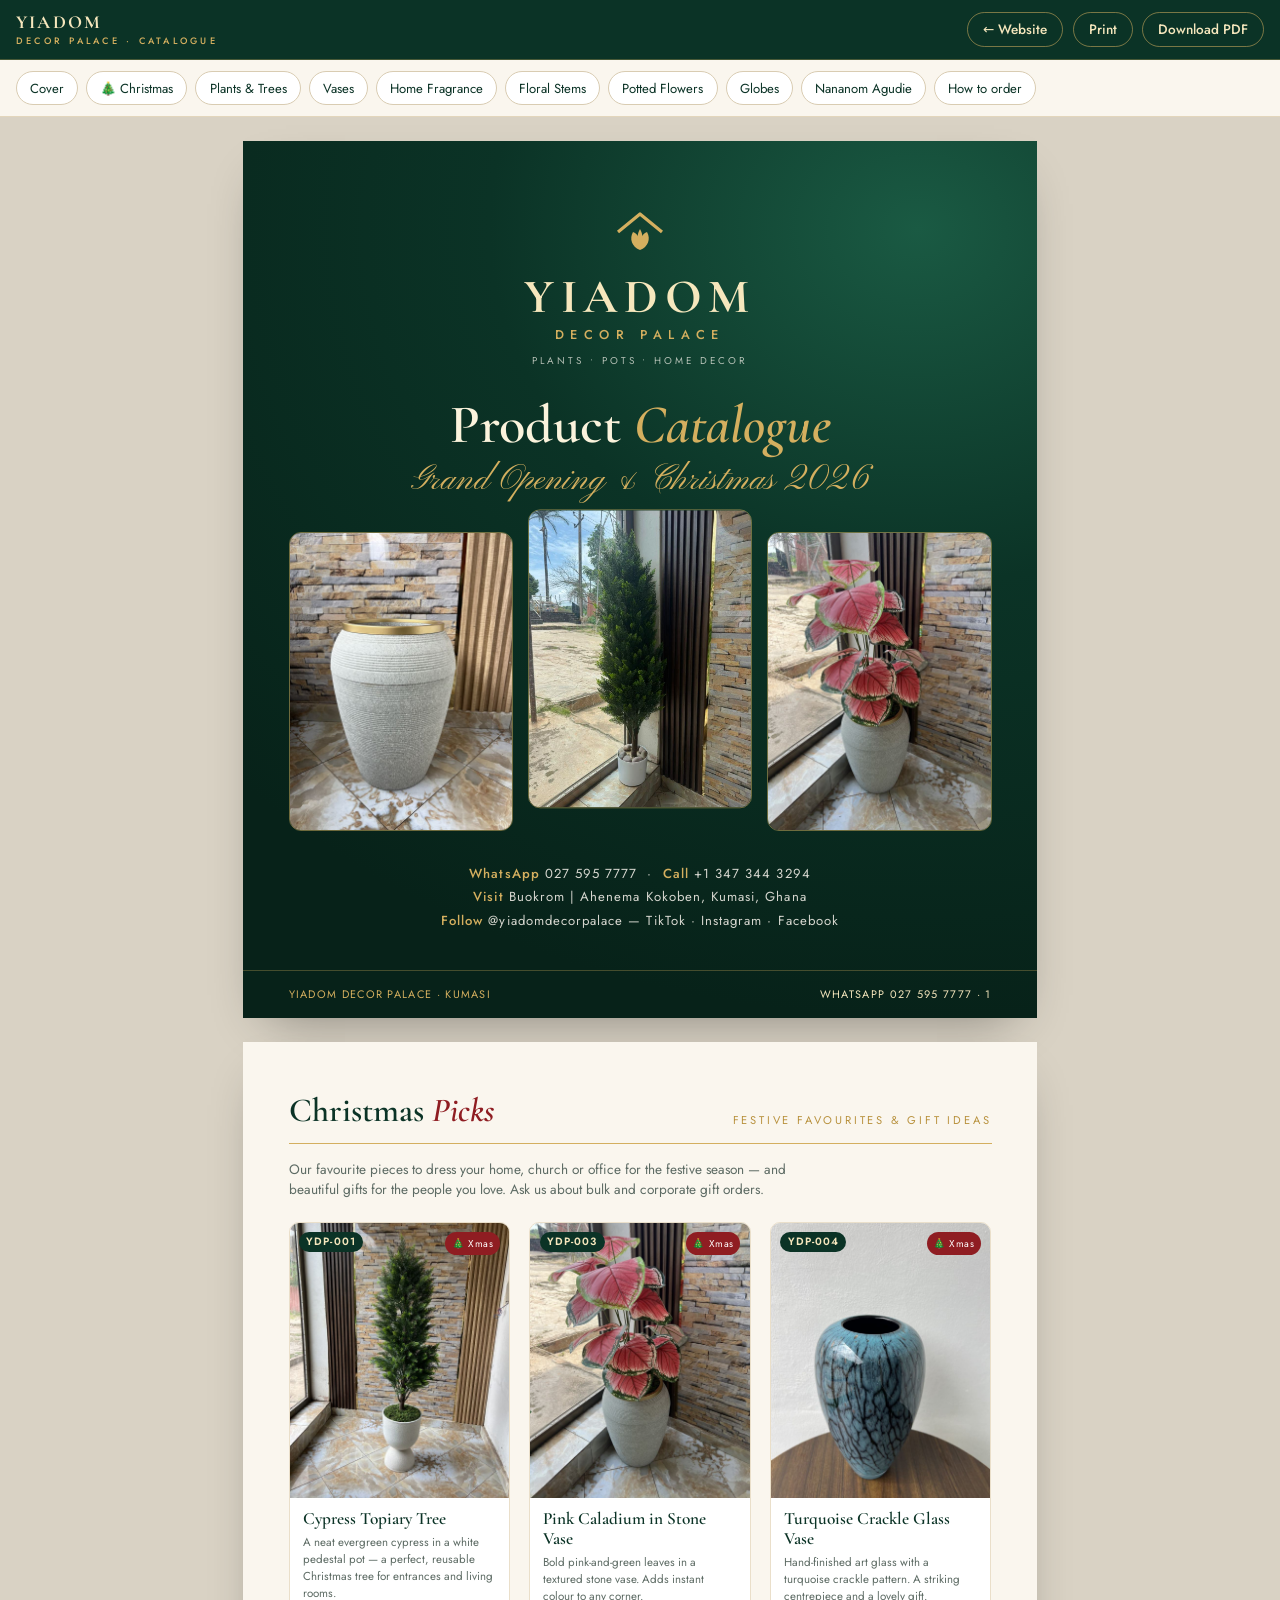
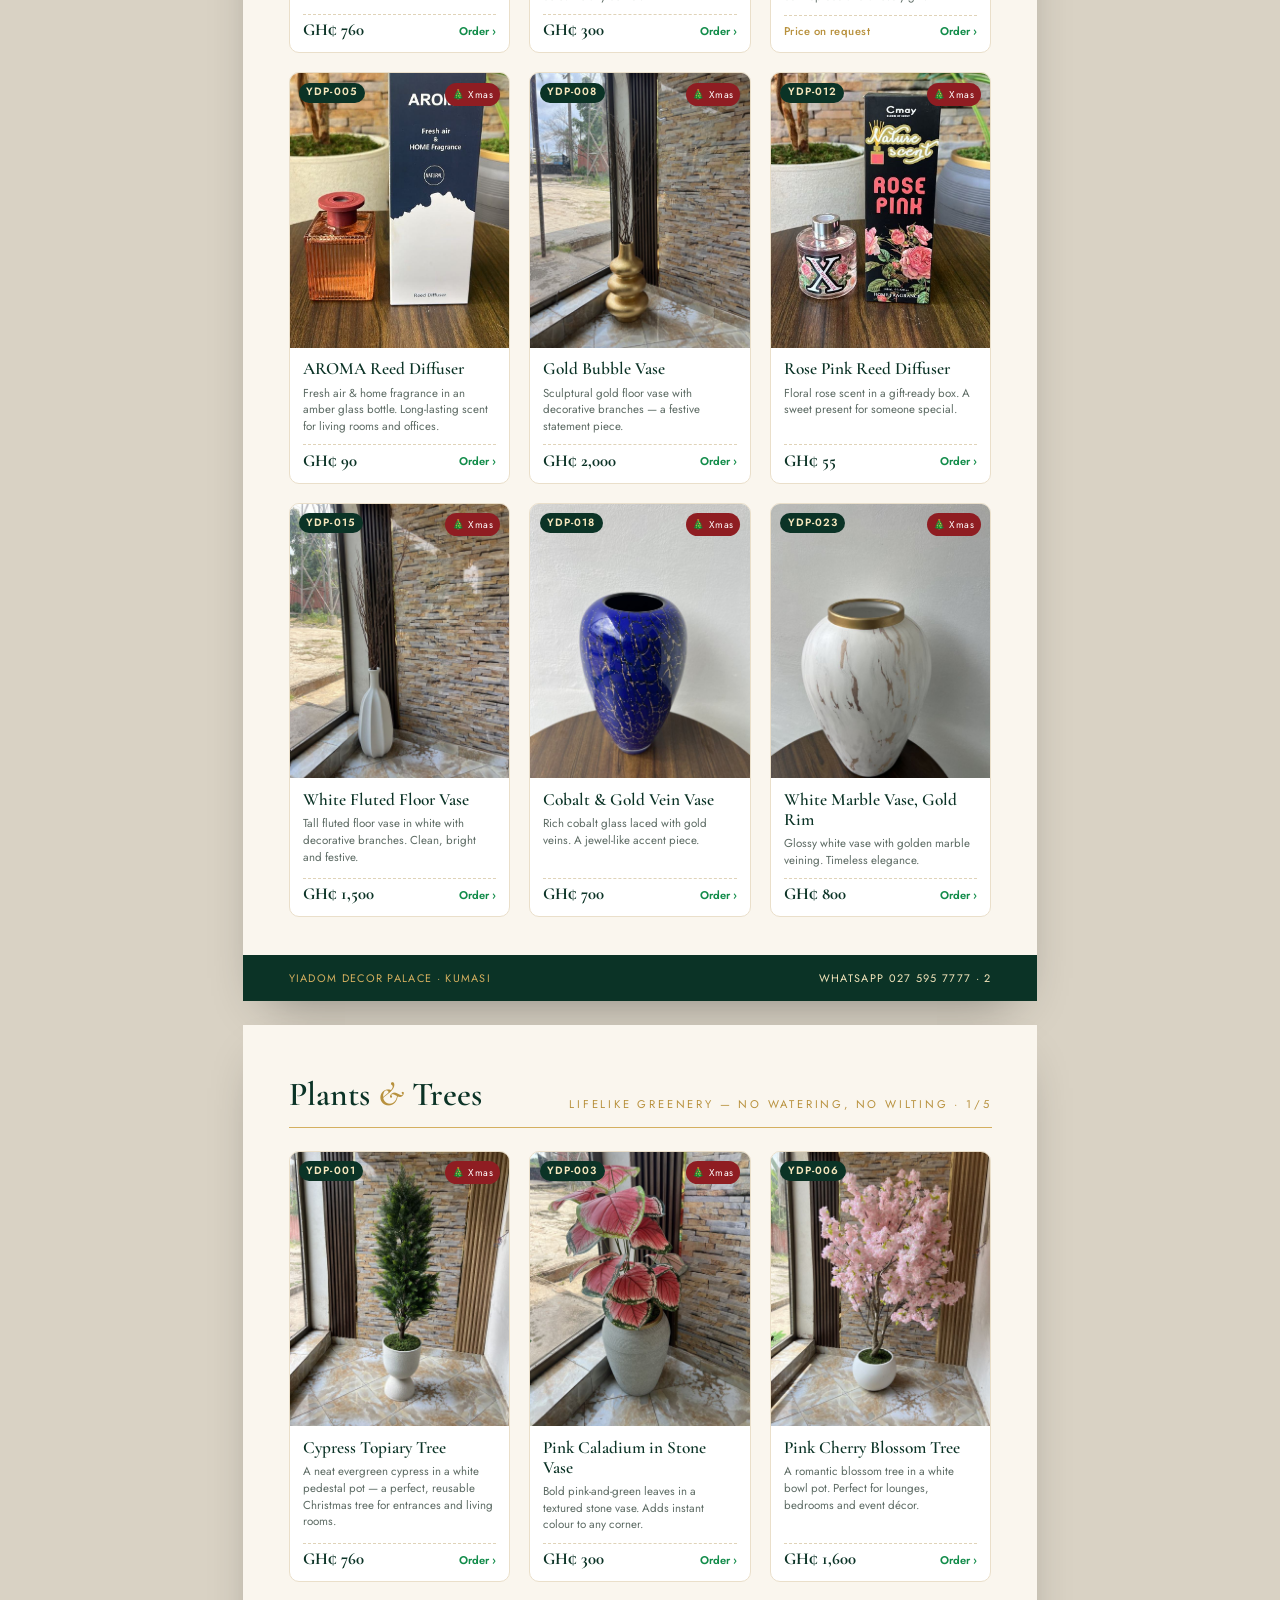
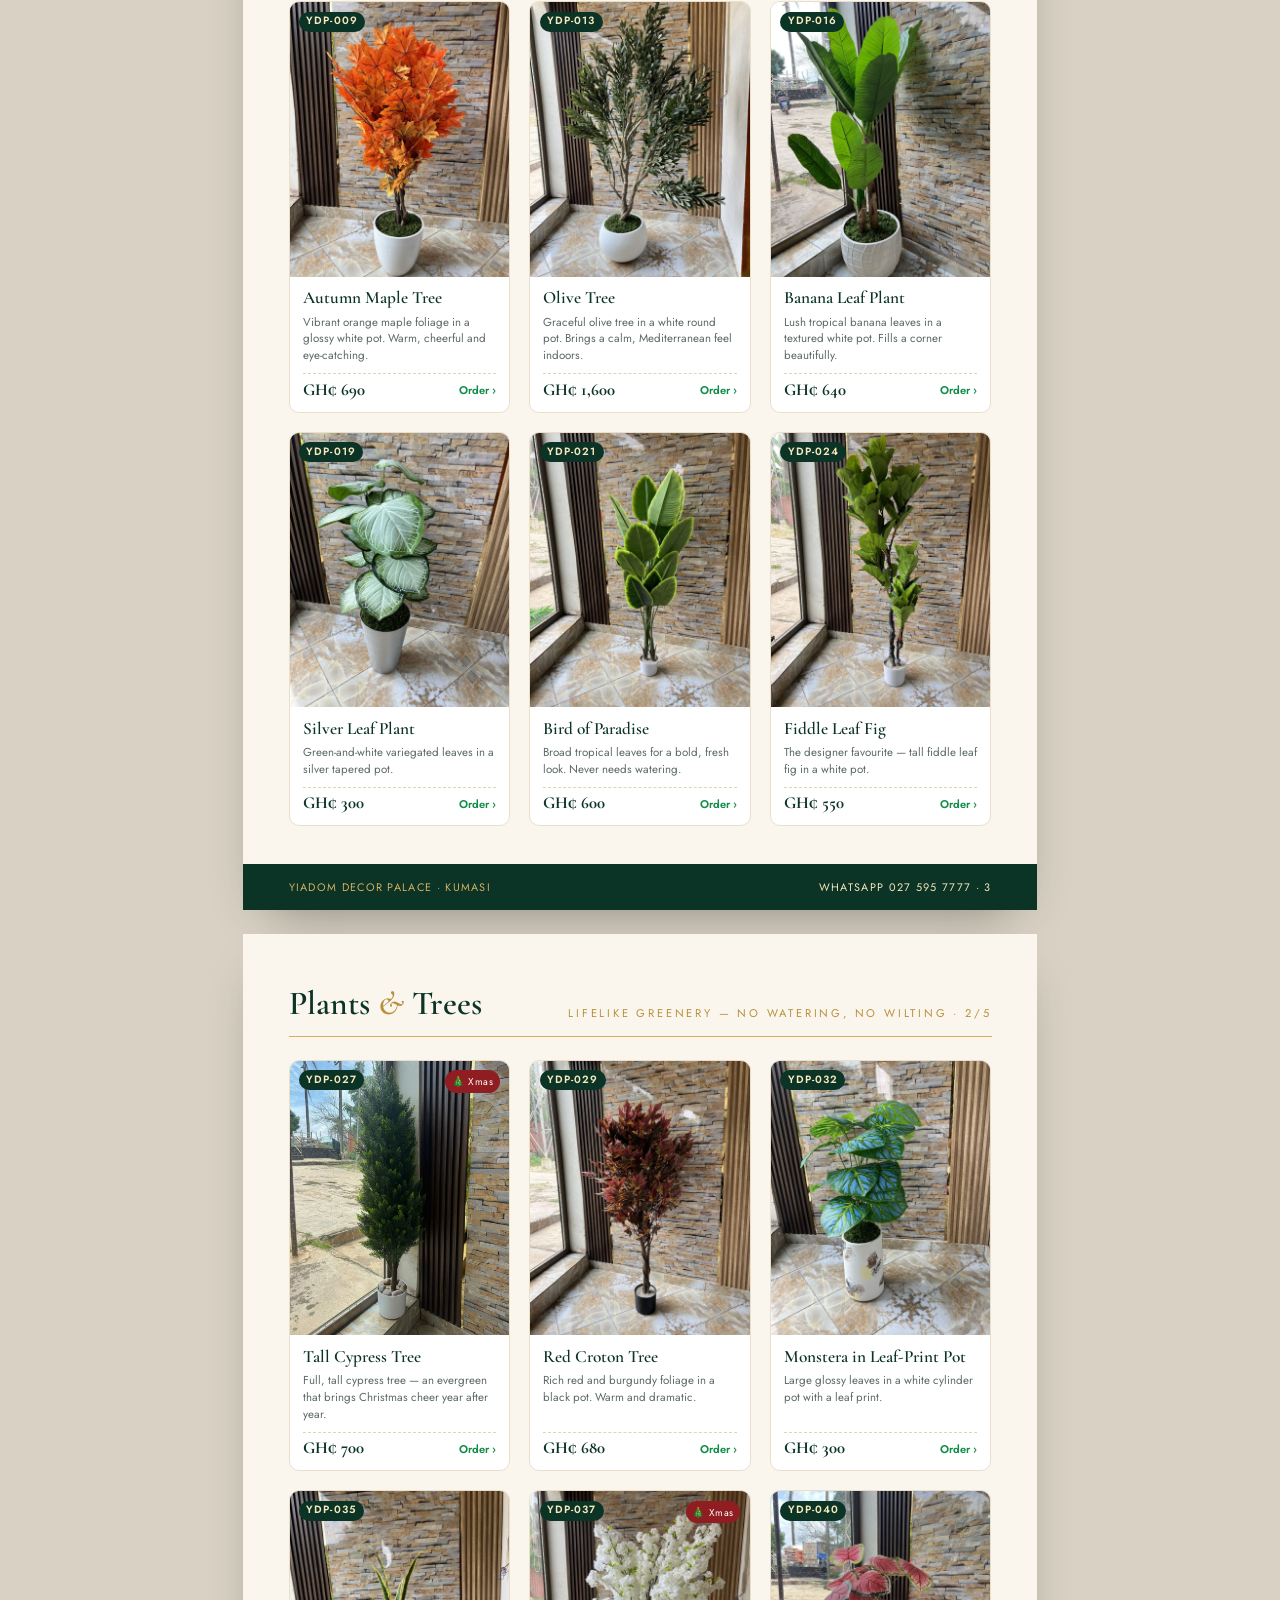
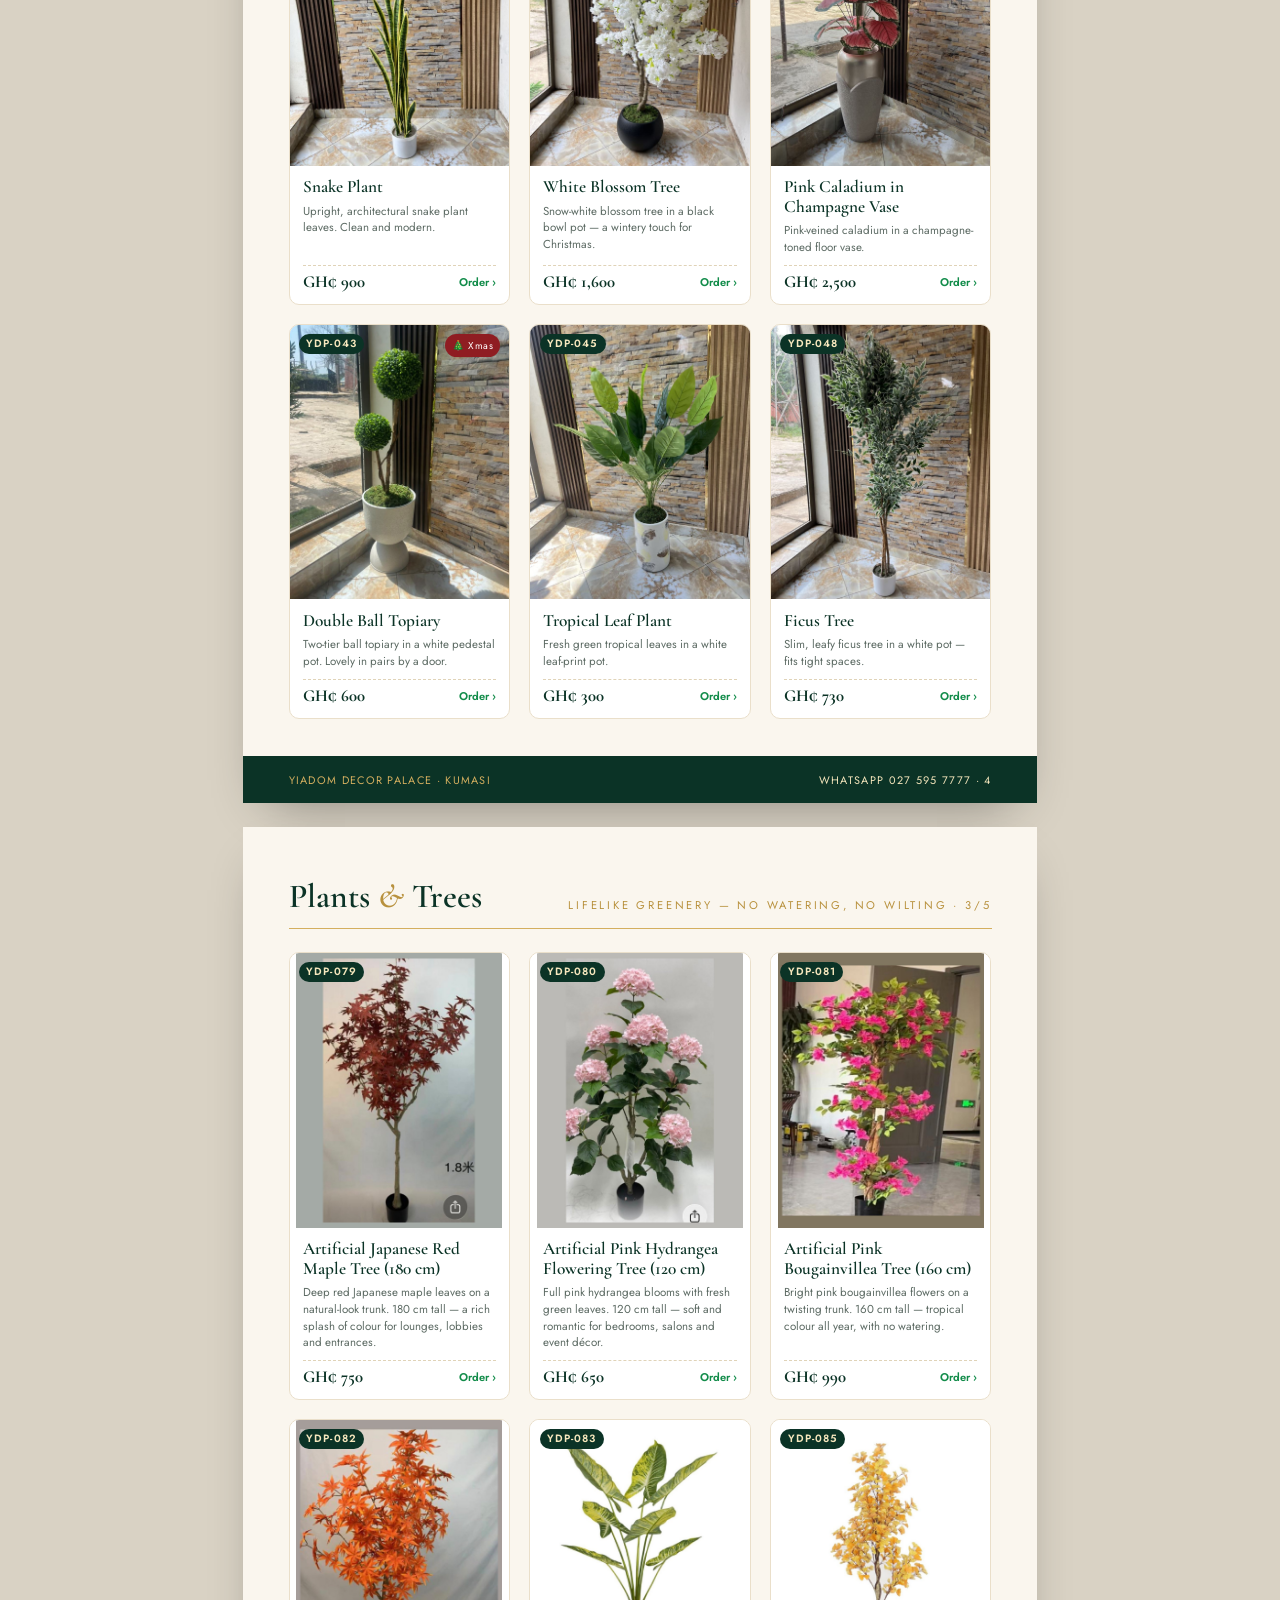
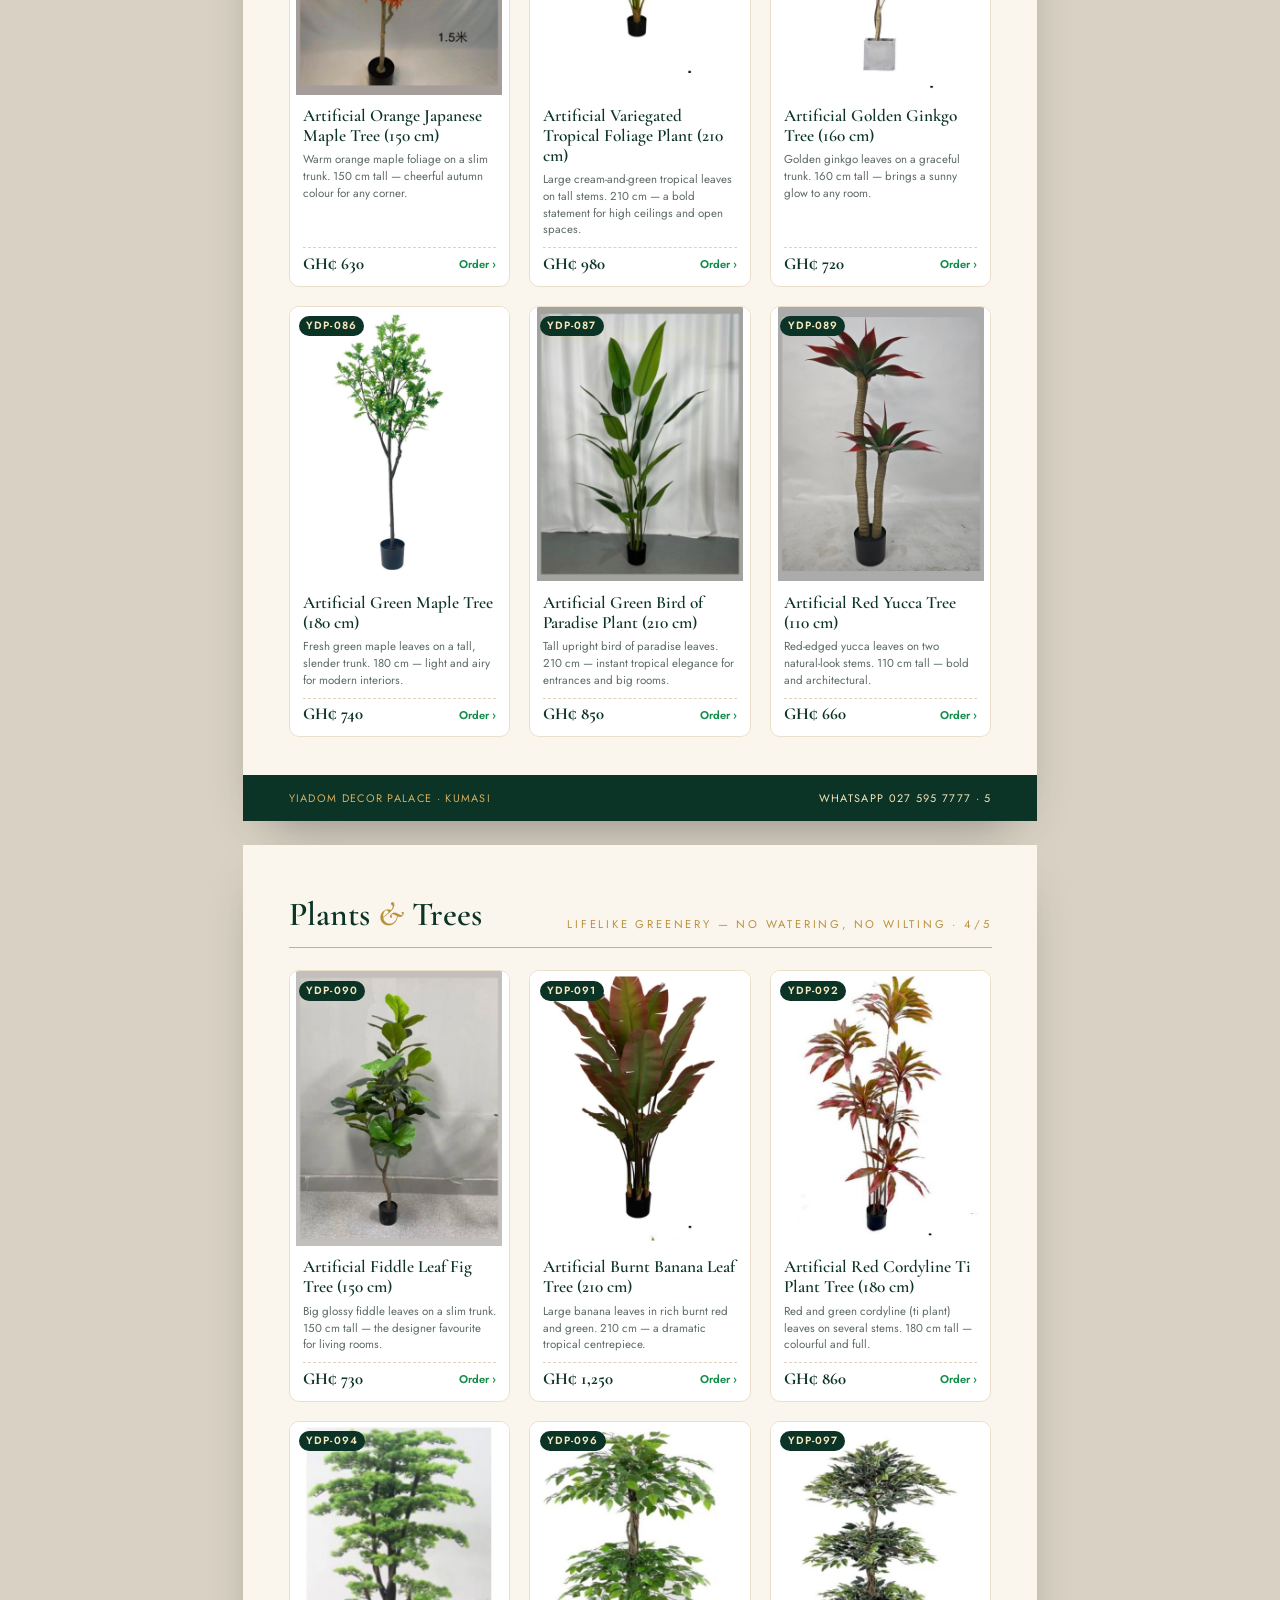
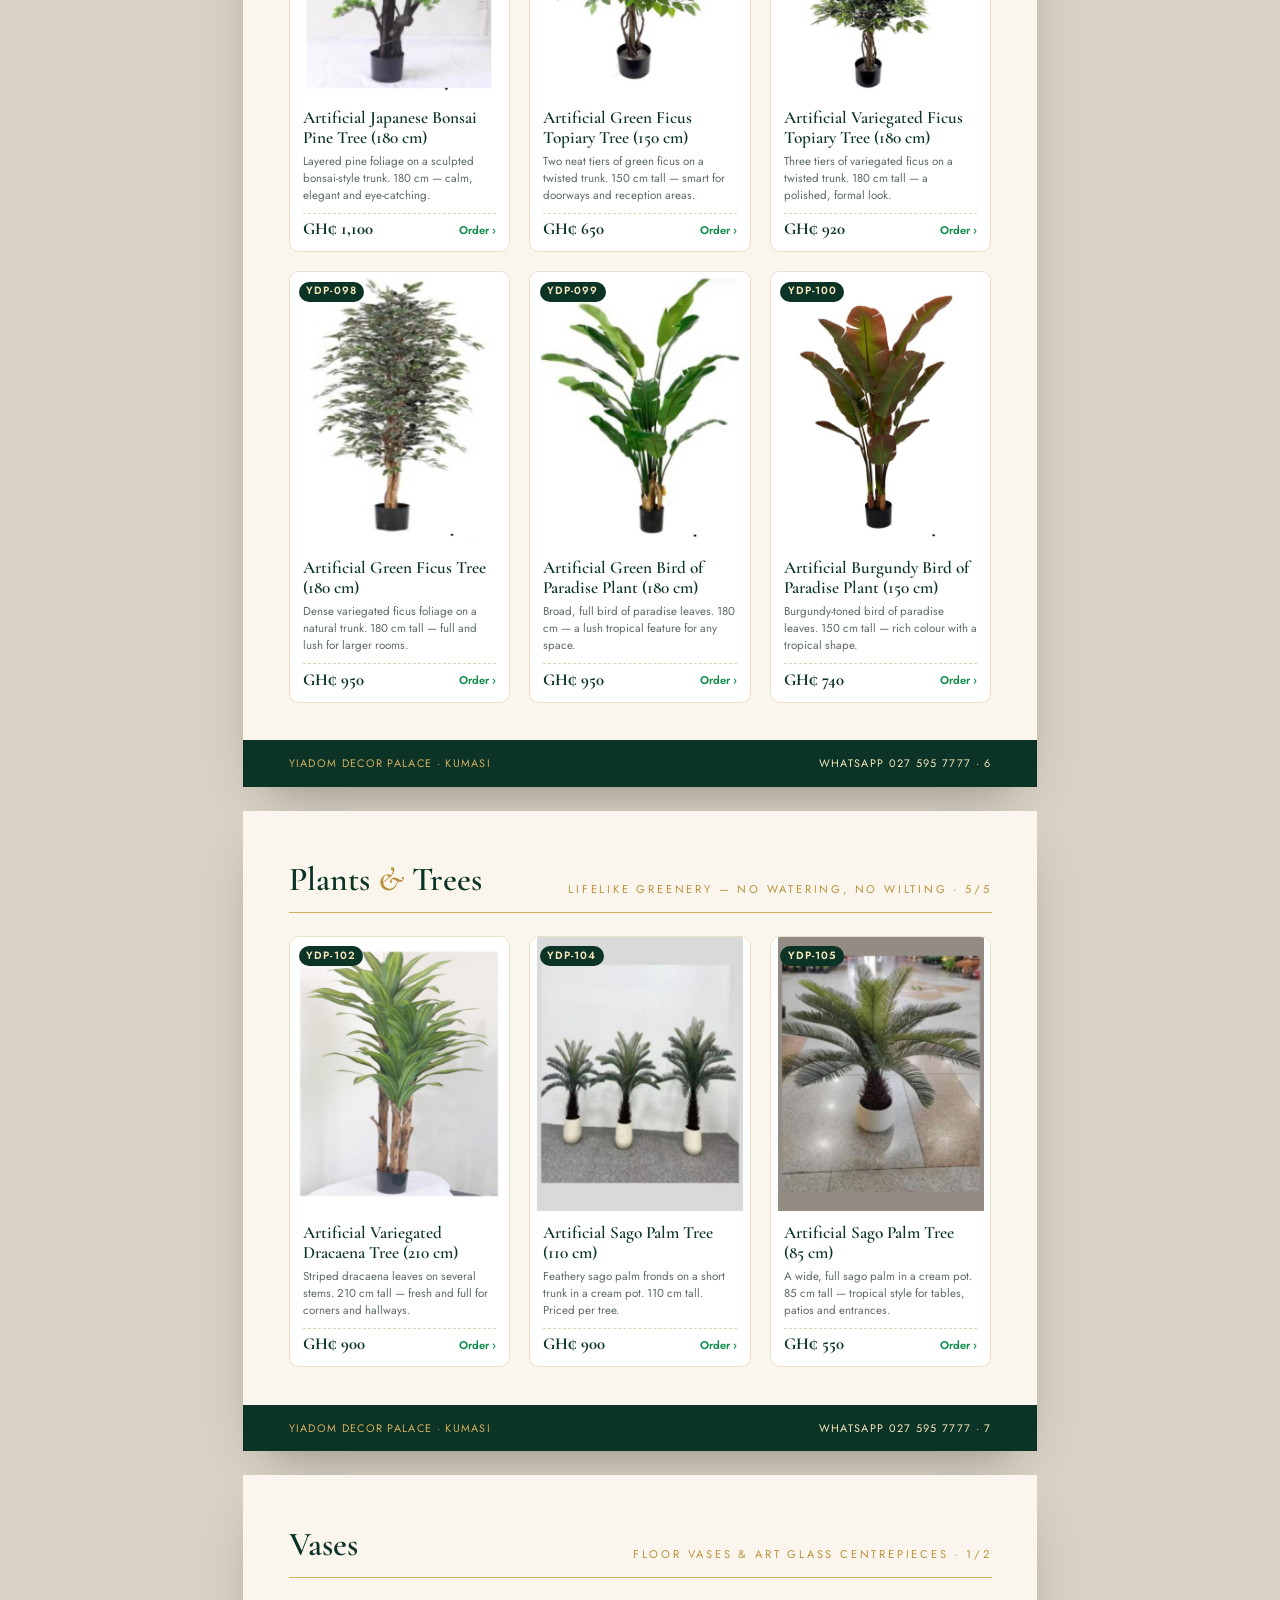
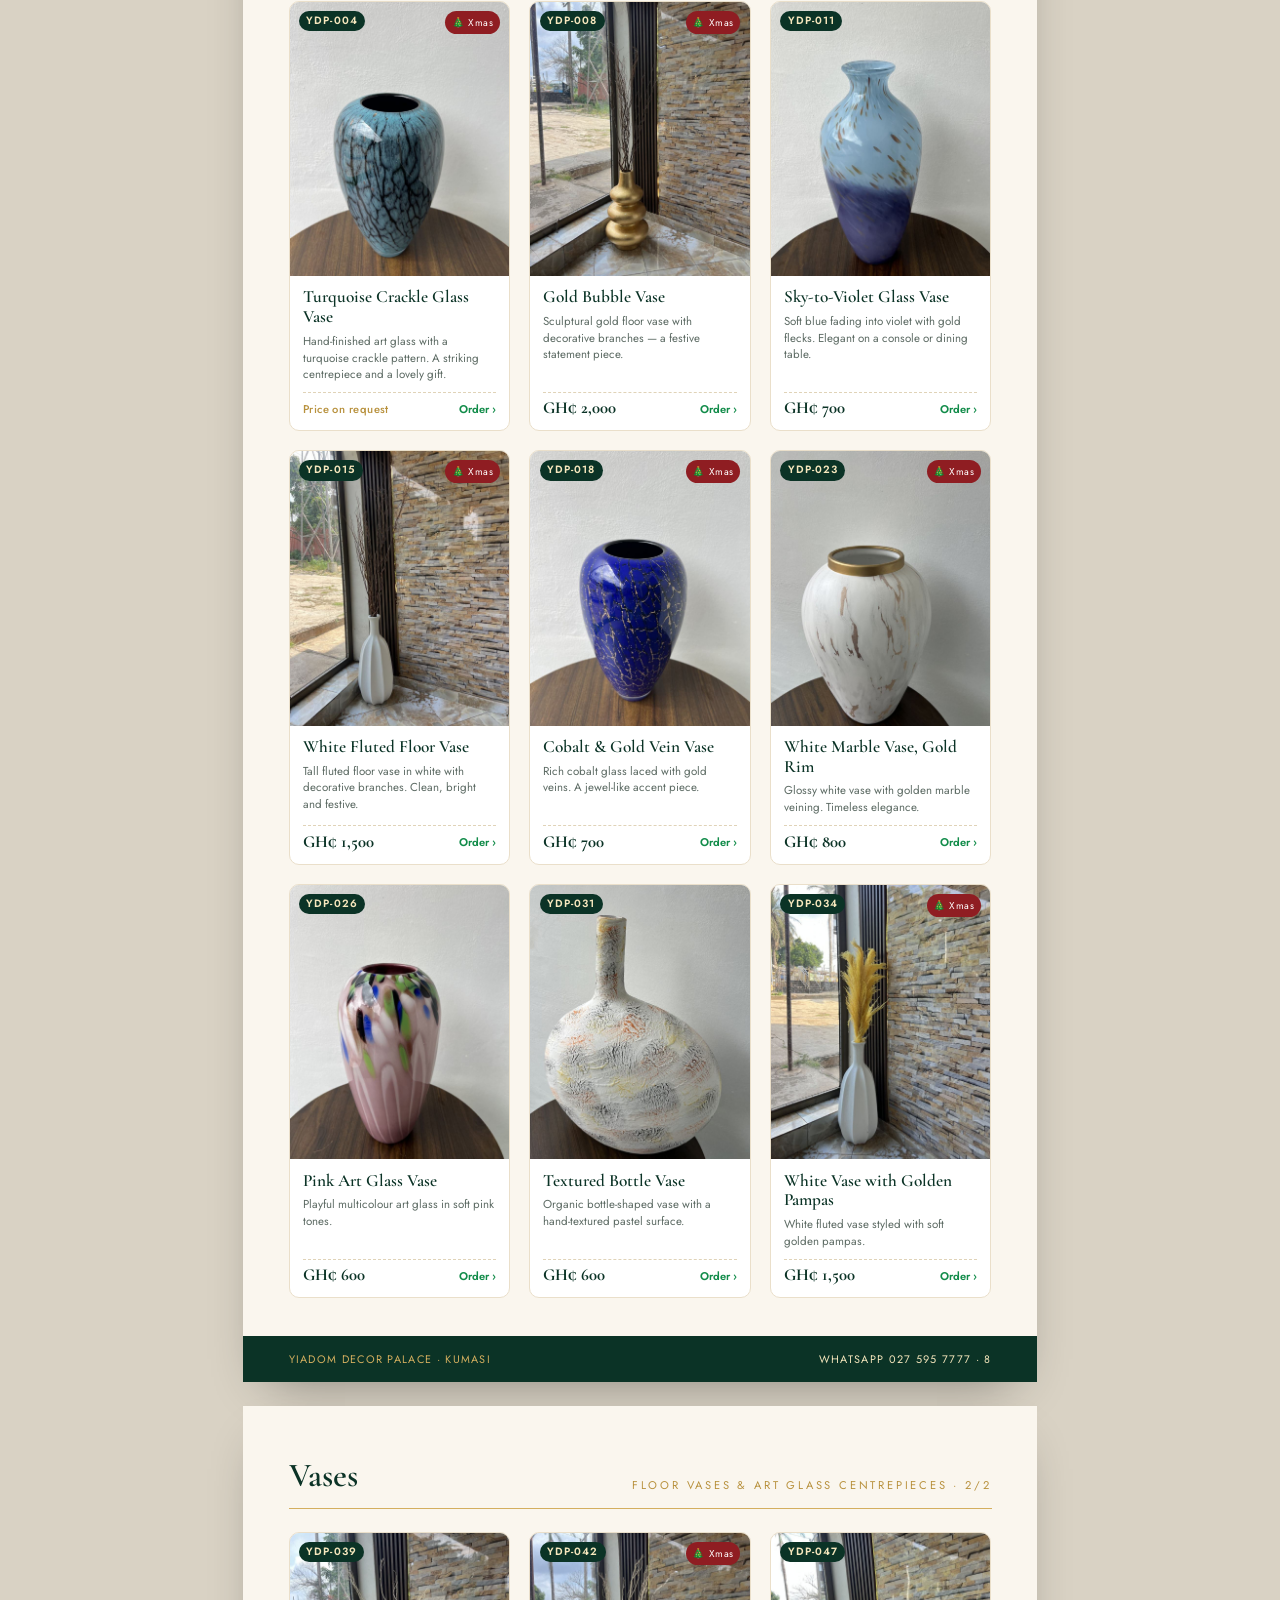
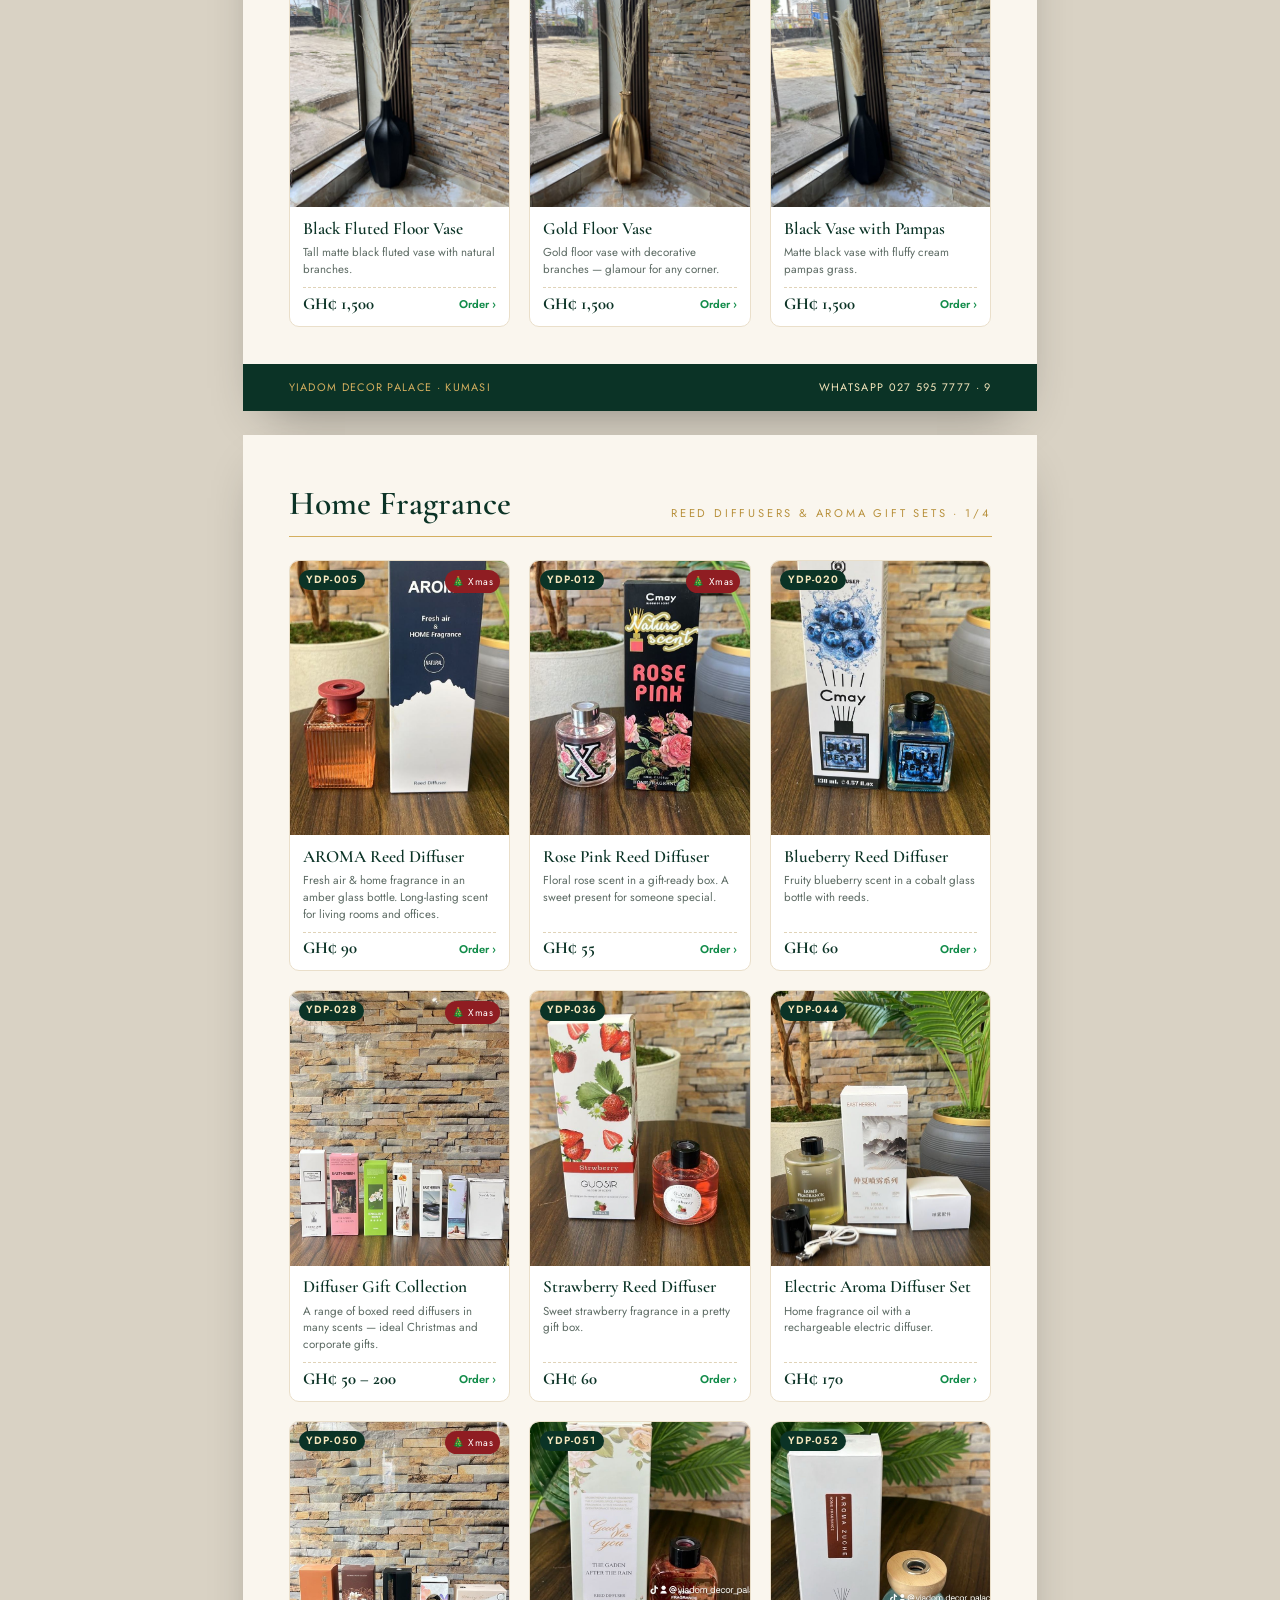
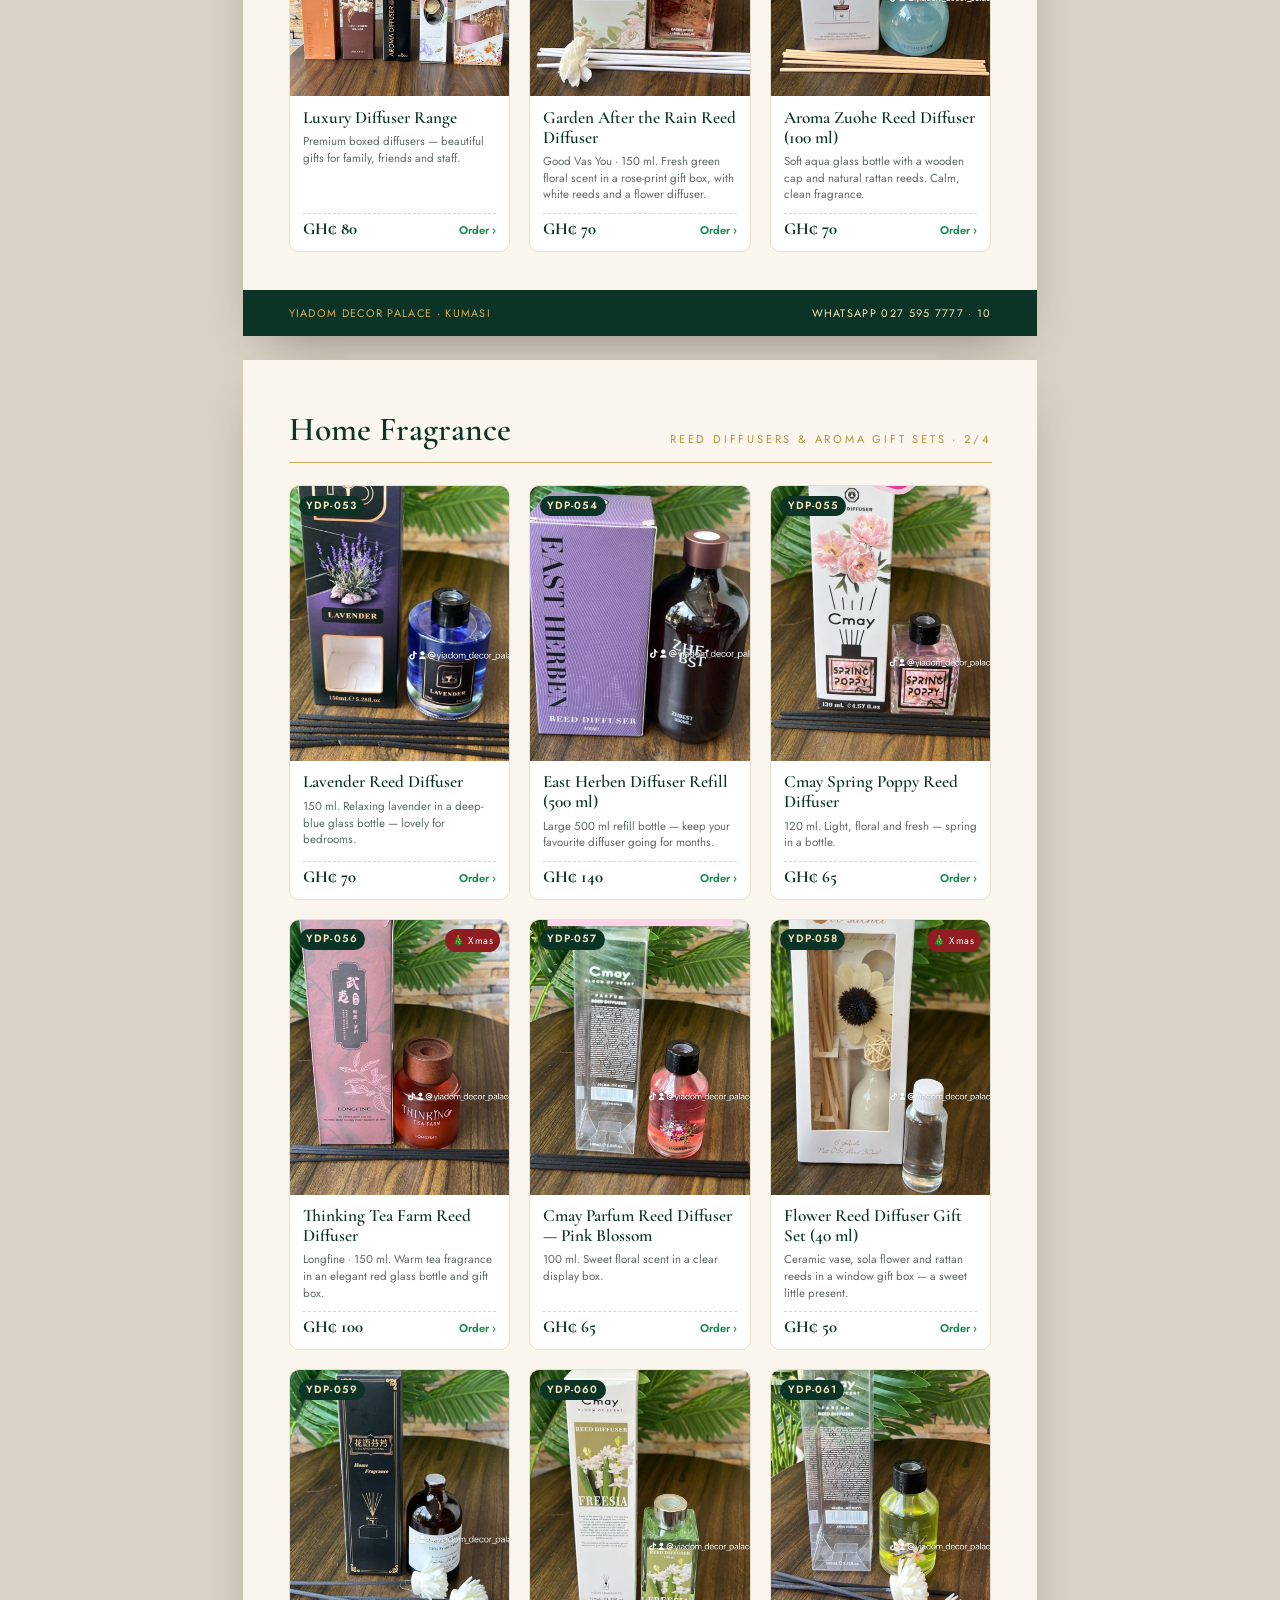
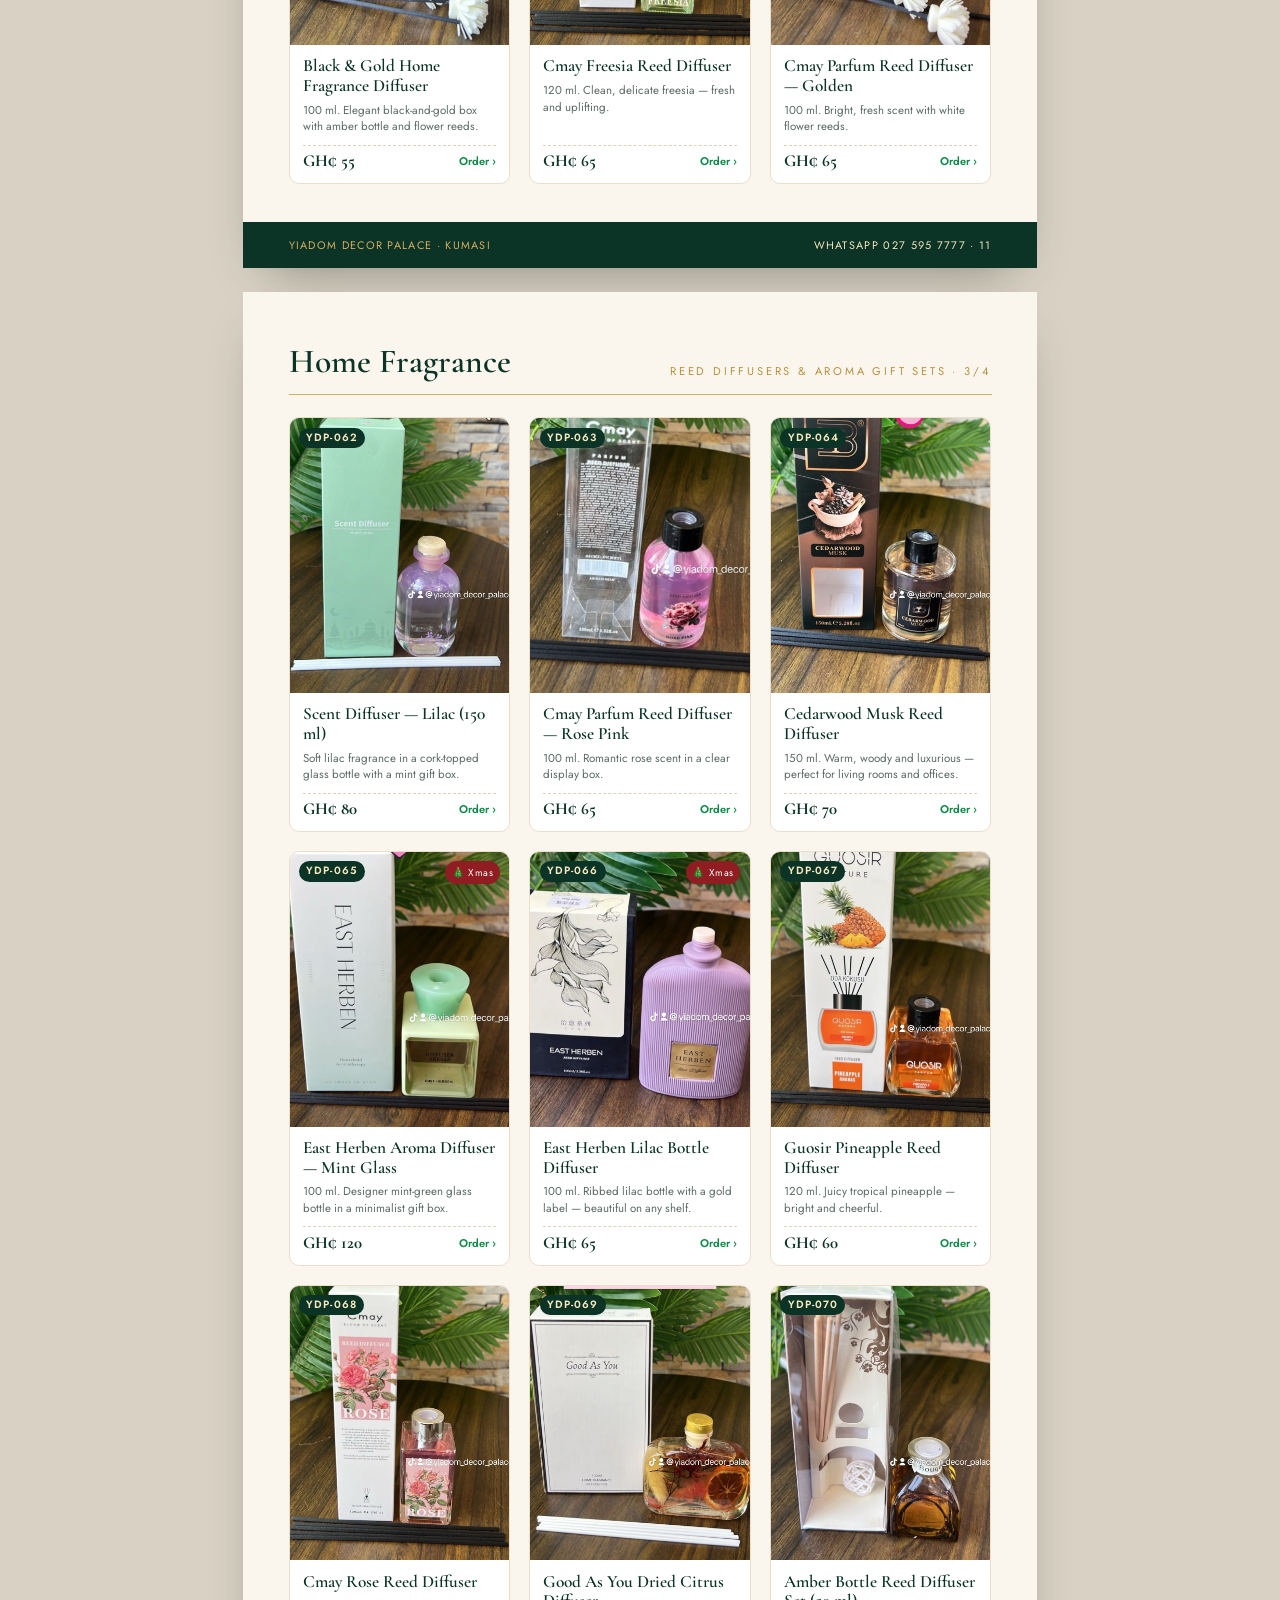
==== commit adb7f6a8: "Hide all pots and planters (13 items) and remove the Pots & Planters filter Co-Authored-By: Claude O" ====
--- a/catalogue.html
+++ b/catalogue.html
@@ -4,7 +4,7 @@
   <meta charset="utf-8">
   <meta name="viewport" content="width=device-width, initial-scale=1">
   <title>Product Catalogue | Yiadom Decor Palace, Kumasi</title>
-  <meta name="description" content="Yiadom Decor Palace product catalogue — artificial plants & trees, pots & planters, vases and home fragrance. Order on WhatsApp 027 595 7777.">
+  <meta name="description" content="Yiadom Decor Palace product catalogue — artificial plants & trees, vases, globes and home fragrance. Order on WhatsApp 027 595 7777.">
   <meta name="theme-color" content="#0b3326">
   <link rel="canonical" href="https://yiadomdecorpalace.com/catalogue.html">
   <link rel="icon" href="data:image/svg+xml,%3Csvg xmlns='http://www.w3.org/2000/svg' viewBox='0 0 64 64'%3E%3Crect width='64' height='64' rx='14' fill='%230b3326'/%3E%3Cpath d='M12 30 32 13l20 17' fill='none' stroke='%23d4af5f' stroke-width='4'/%3E%3Cpath d='M32 46c-7-3-9-10-6-16 5 2 7 9 6 16Zm0 0c7-3 9-10 6-16-5 2-7 9-6 16Zm0 0c-3-6-2-13 0-17 2 4 3 11 0 17Z' fill='%23d4af5f'/%3E%3C/svg%3E">
@@ -146,7 +146,7 @@
   <script src="products.js"></script>
   <script>
     const PER_PAGE = 9;
-    const ORDER = ["plants", "pots", "vases", "fragrance", "floral", "potted", "globes", "nananom"];
+    const ORDER = ["plants", "vases", "fragrance", "floral", "potted", "globes", "nananom"];
     const SUB = {
       plants: "Lifelike greenery — no watering, no wilting",
       pots: "Designer pots for interior & exterior",
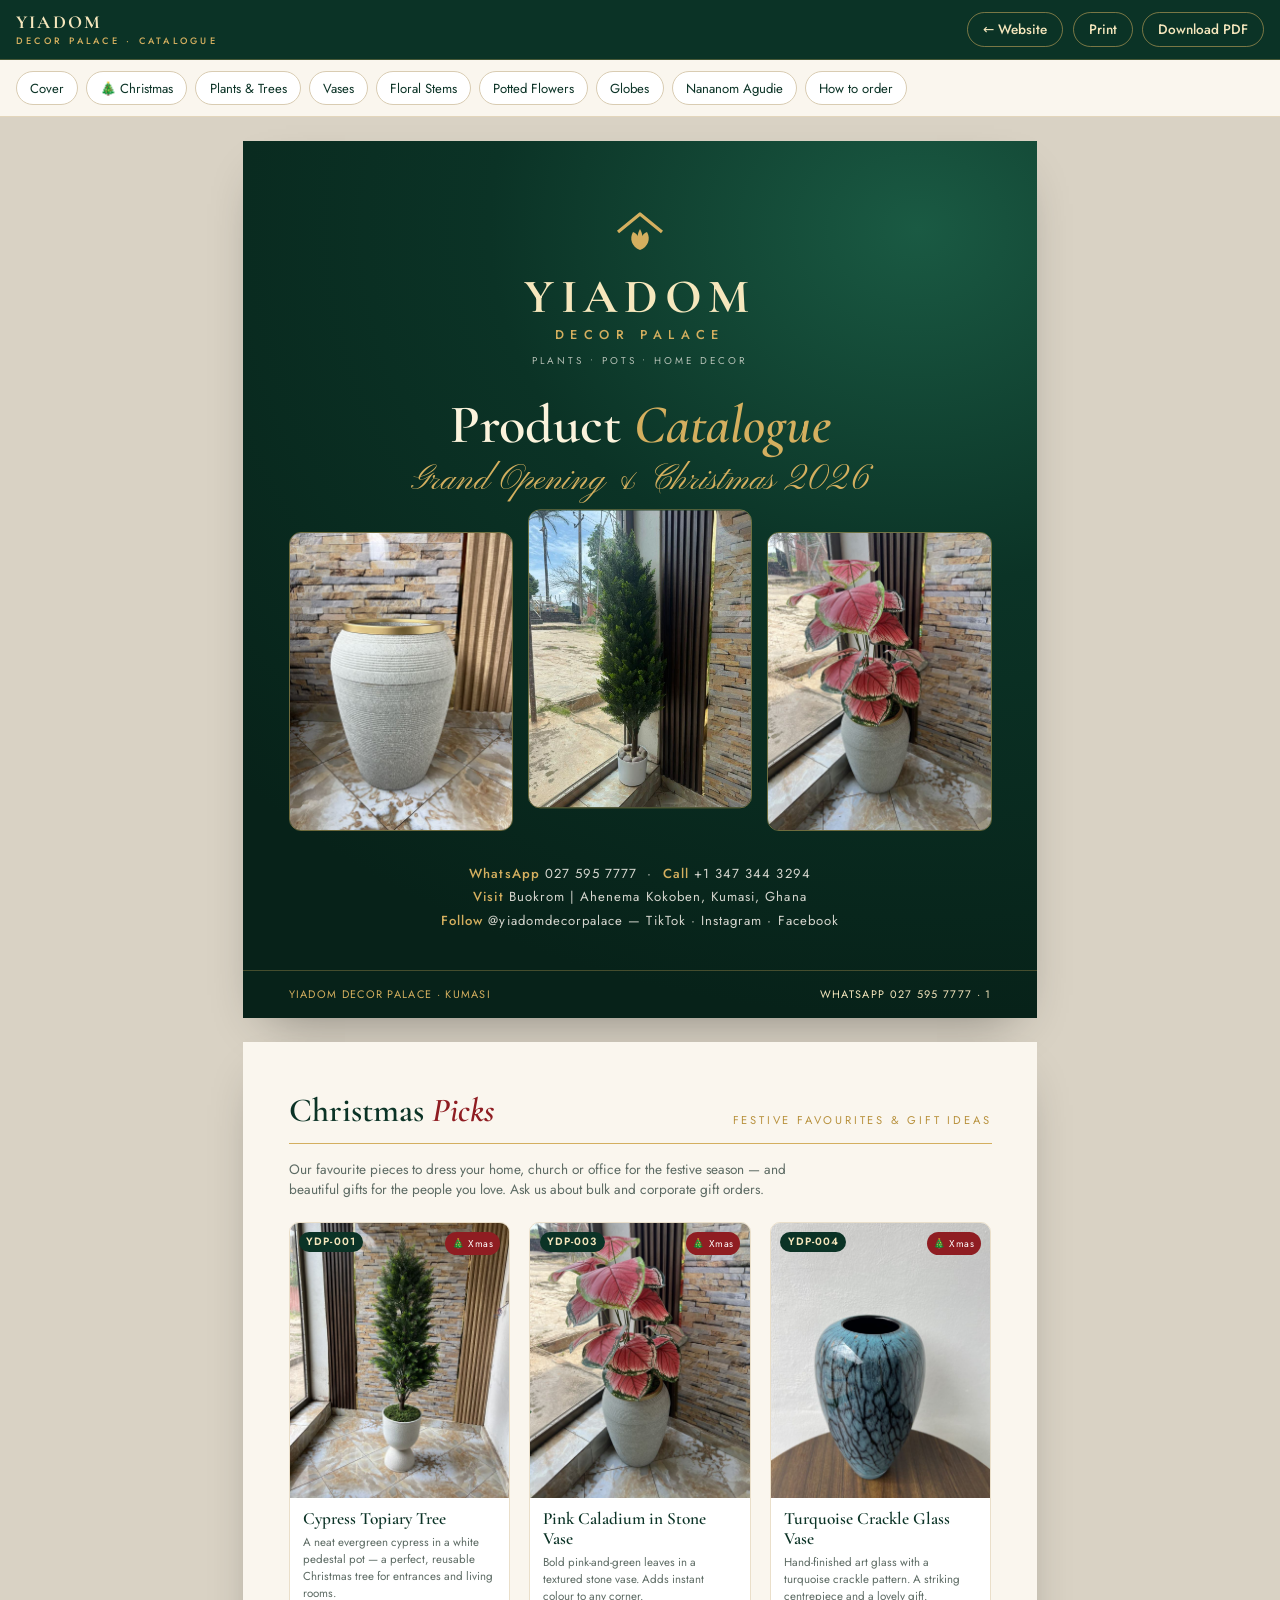
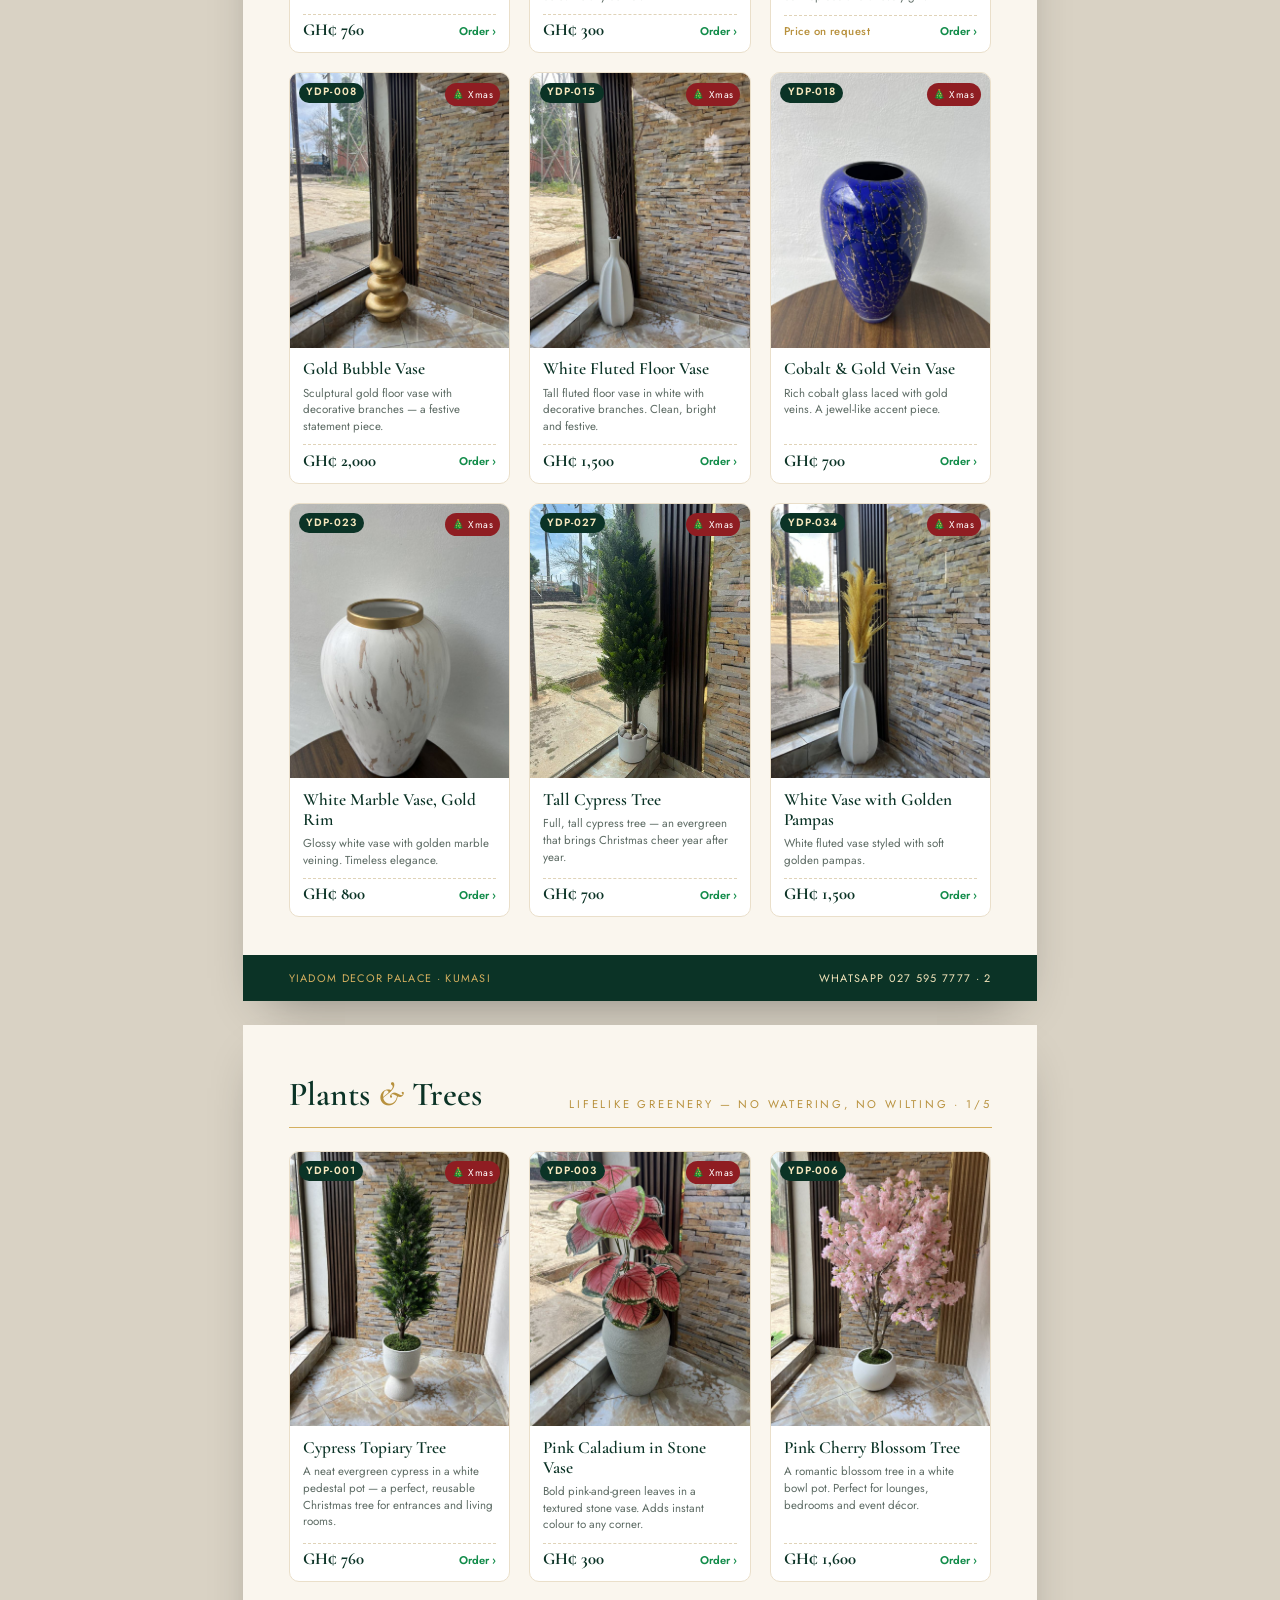
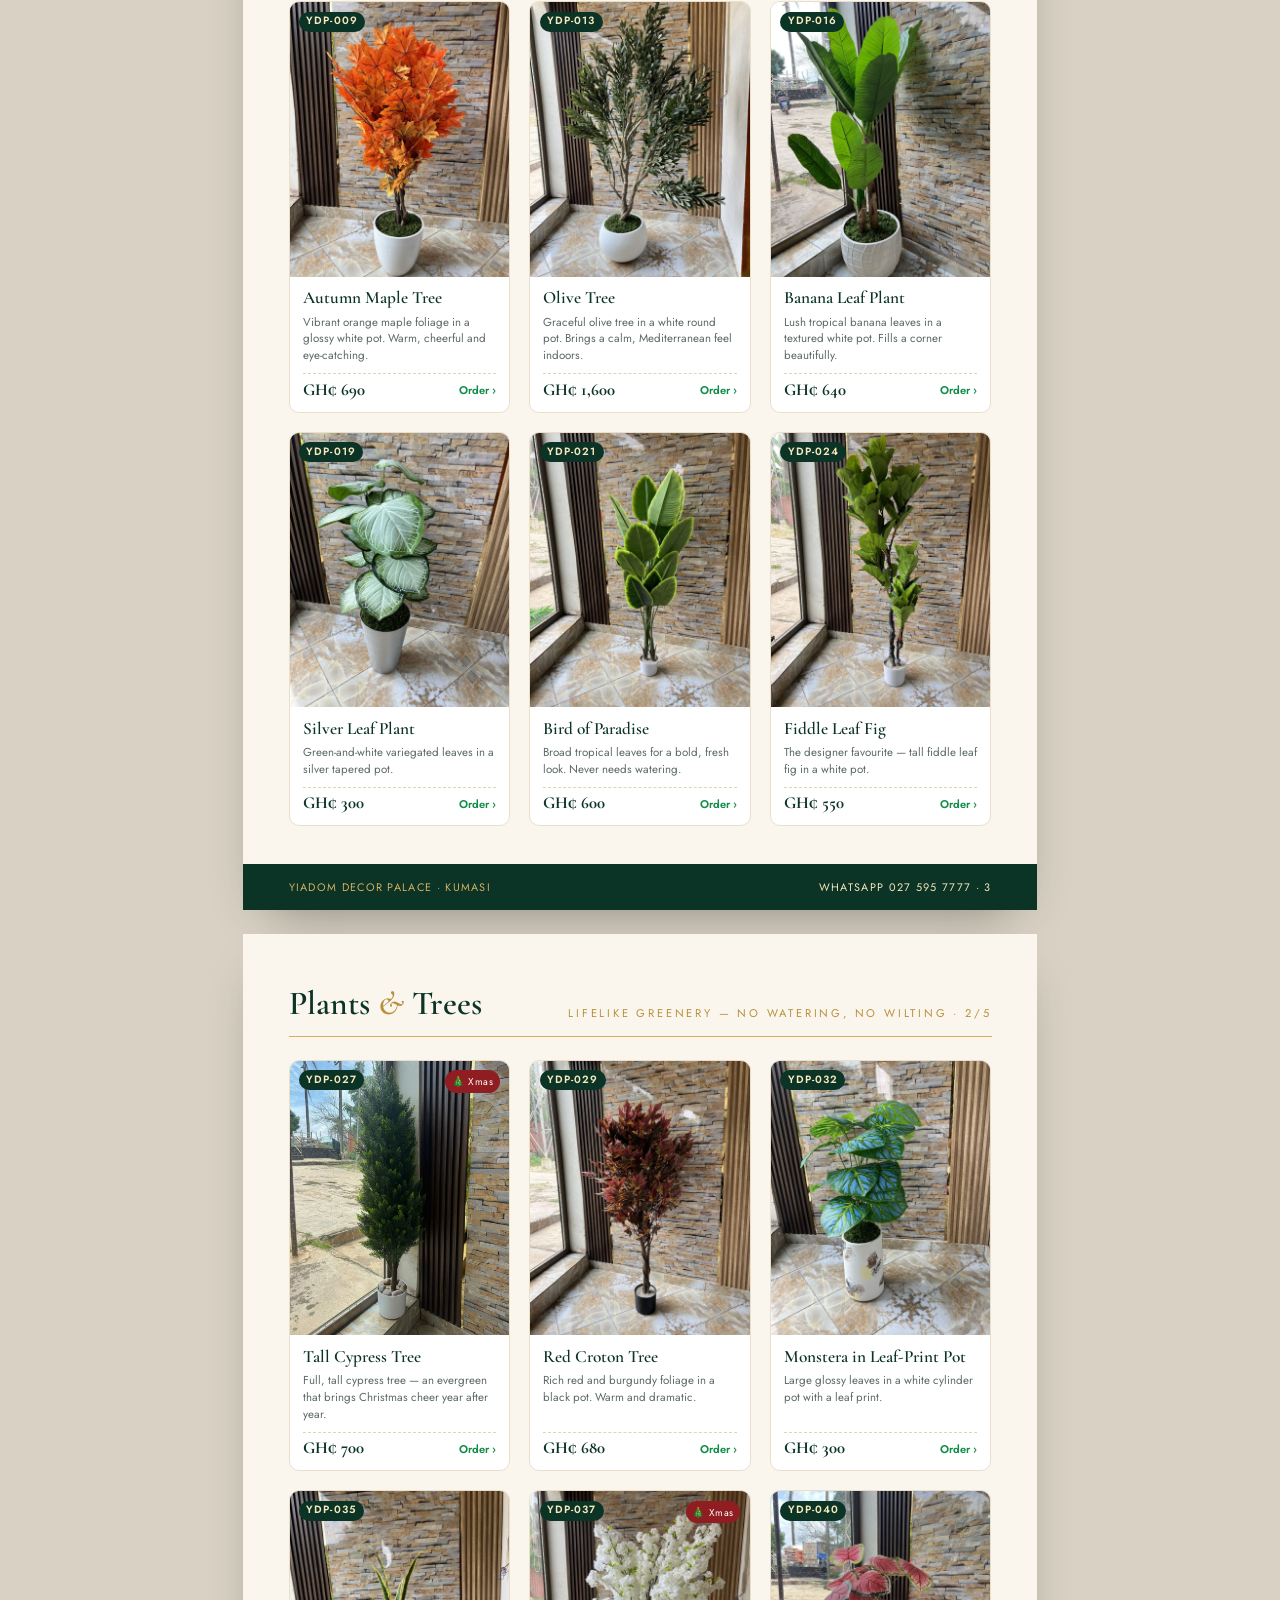
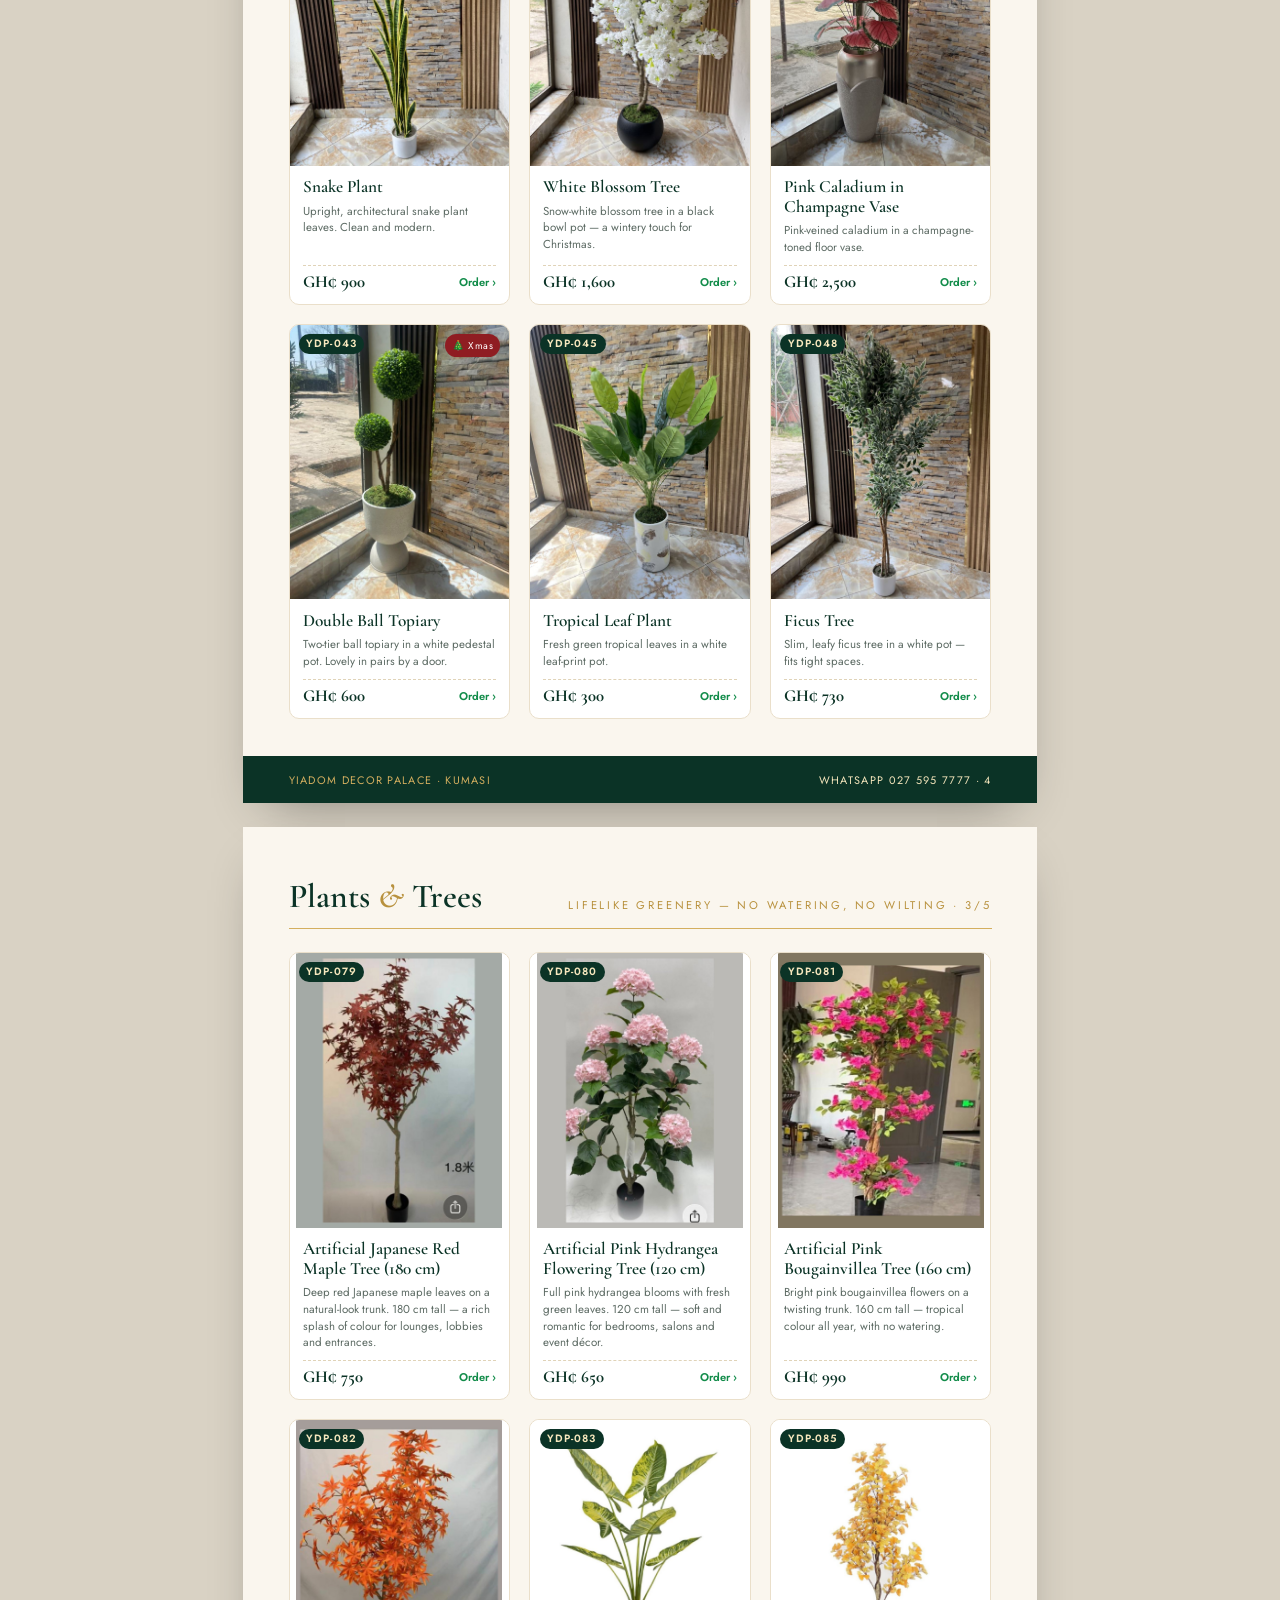
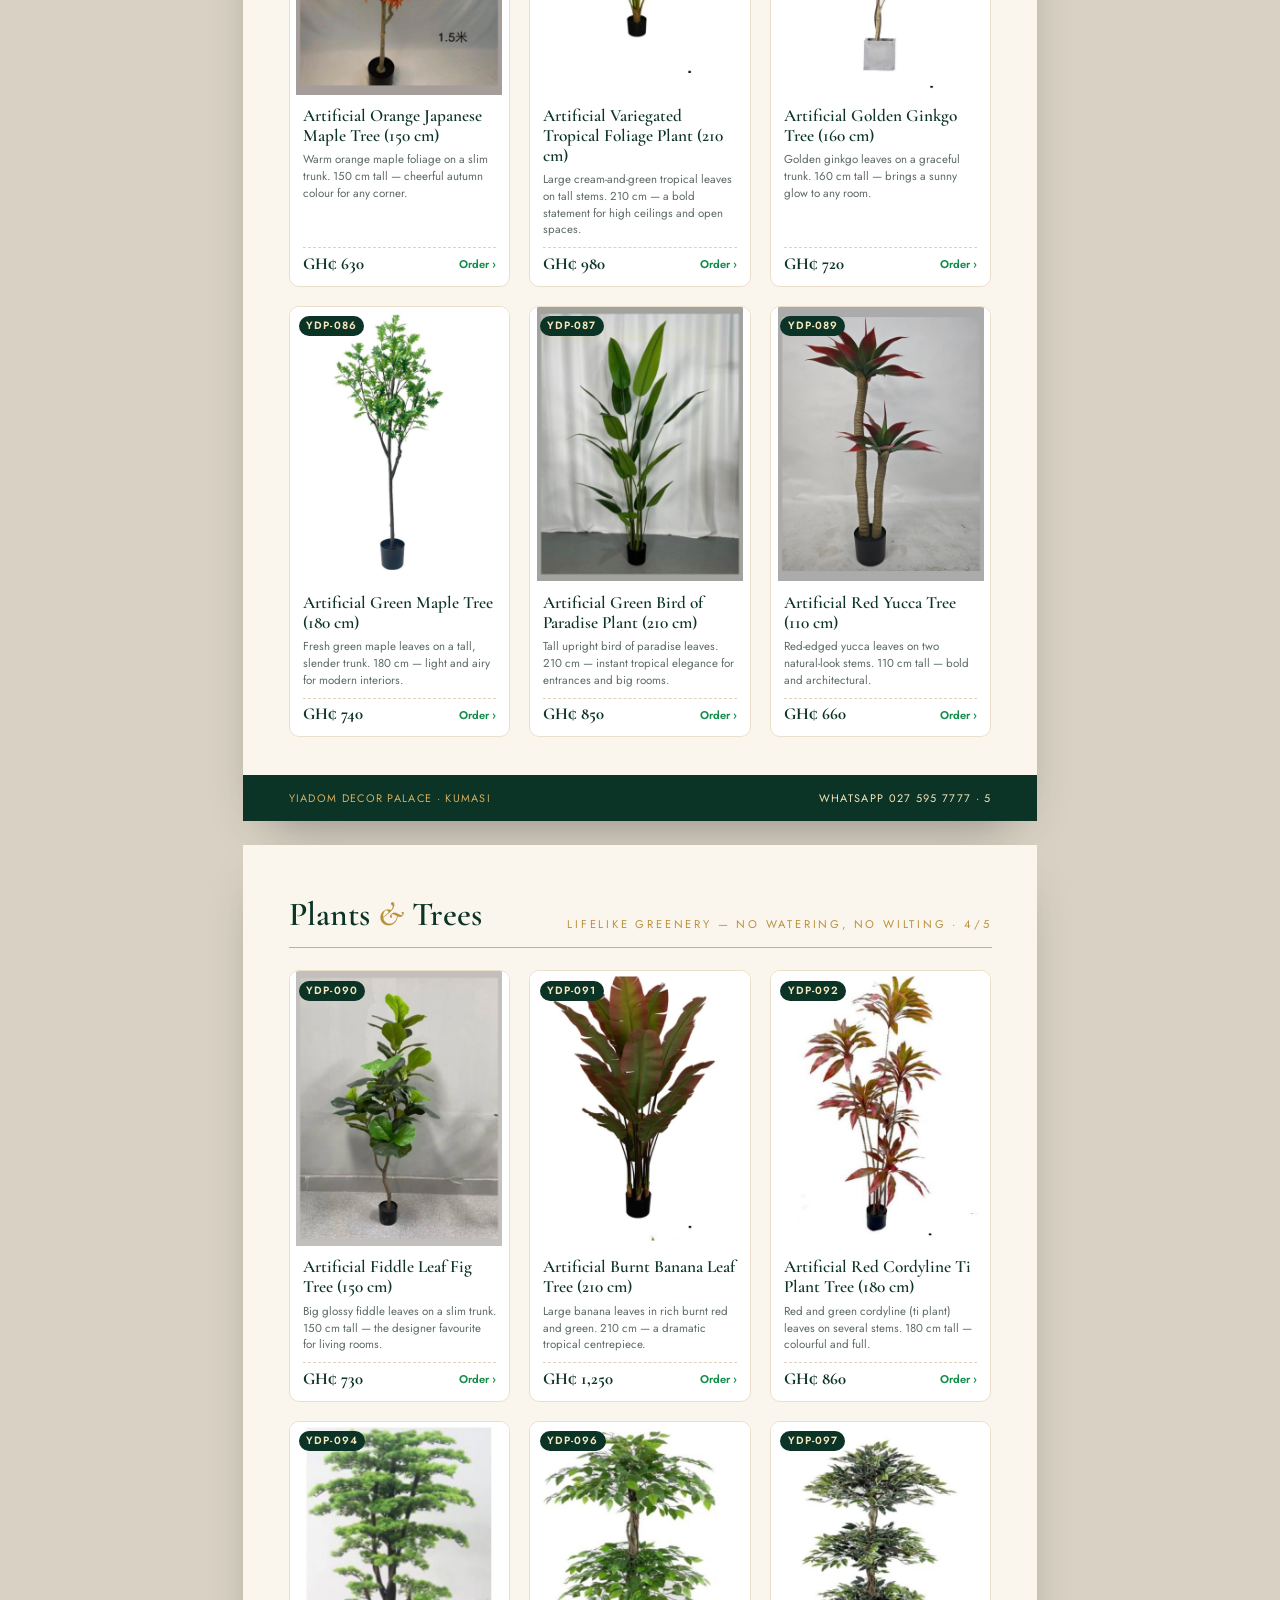
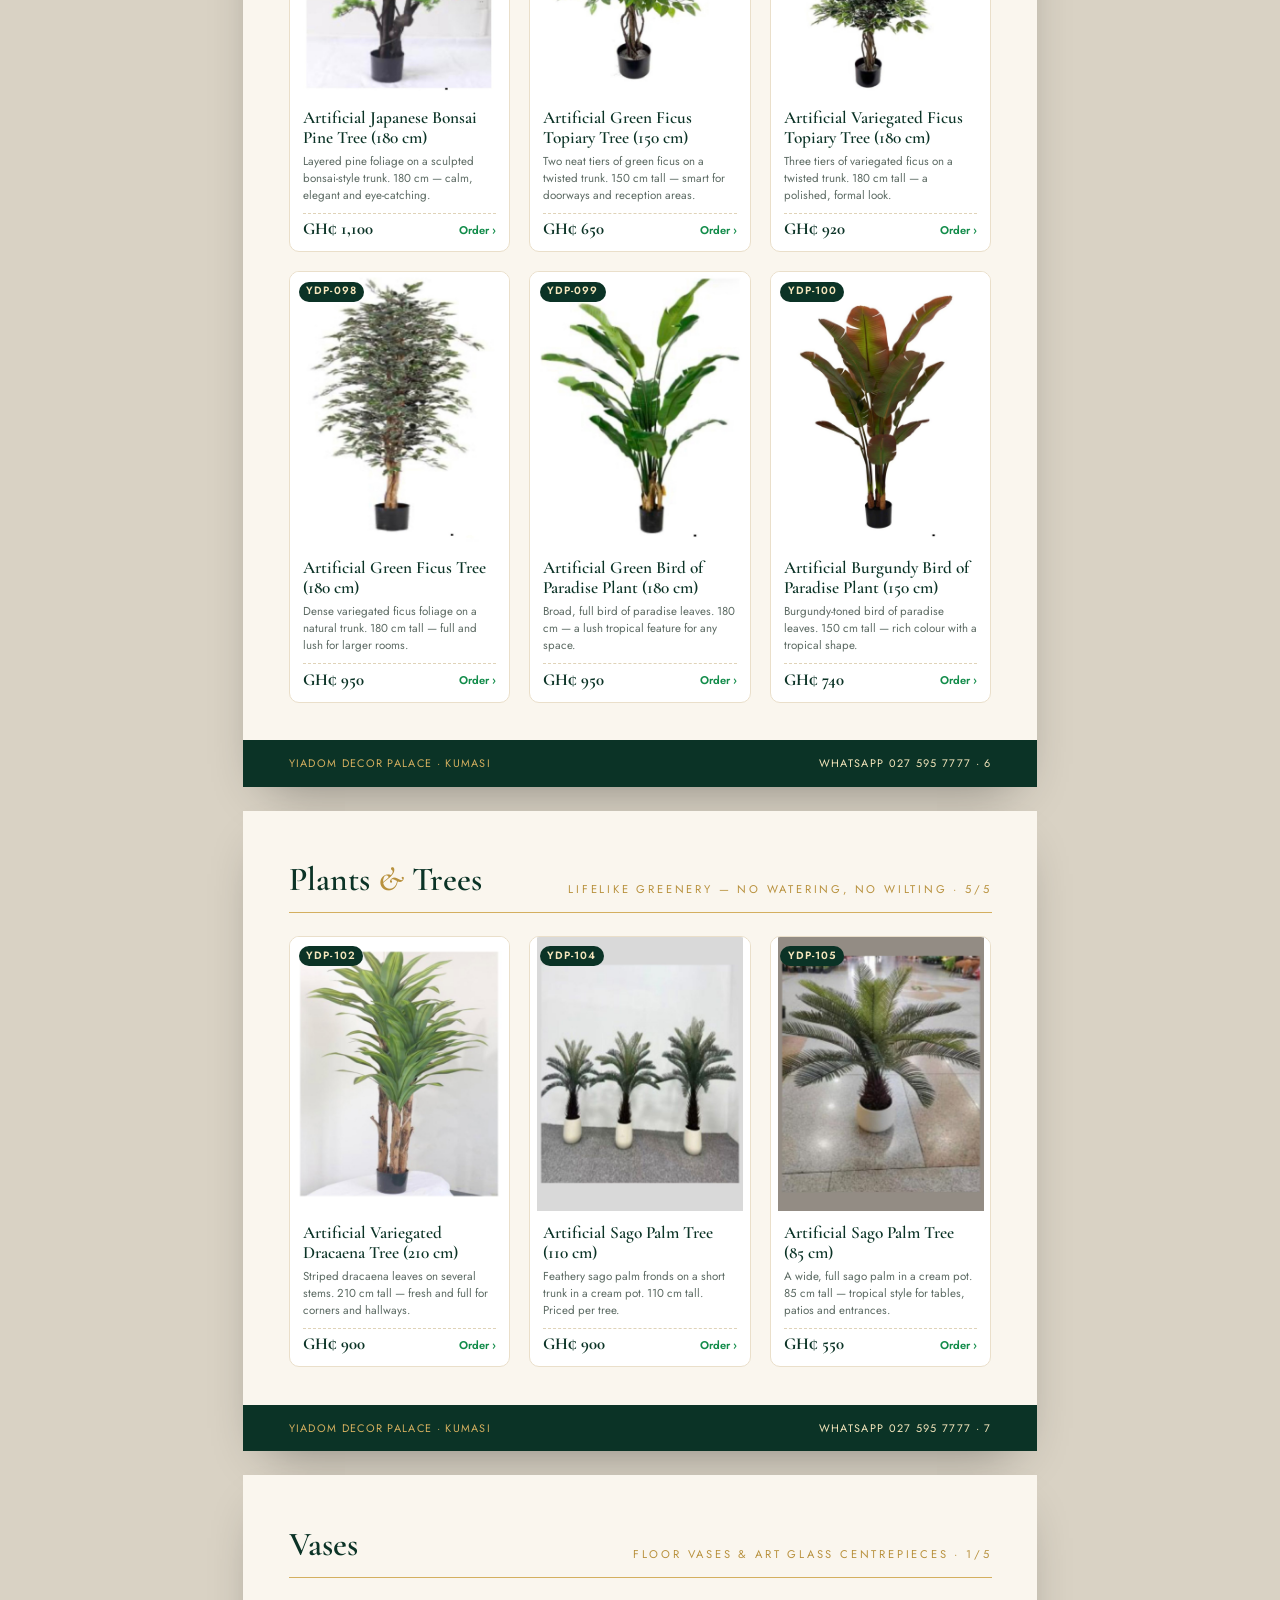
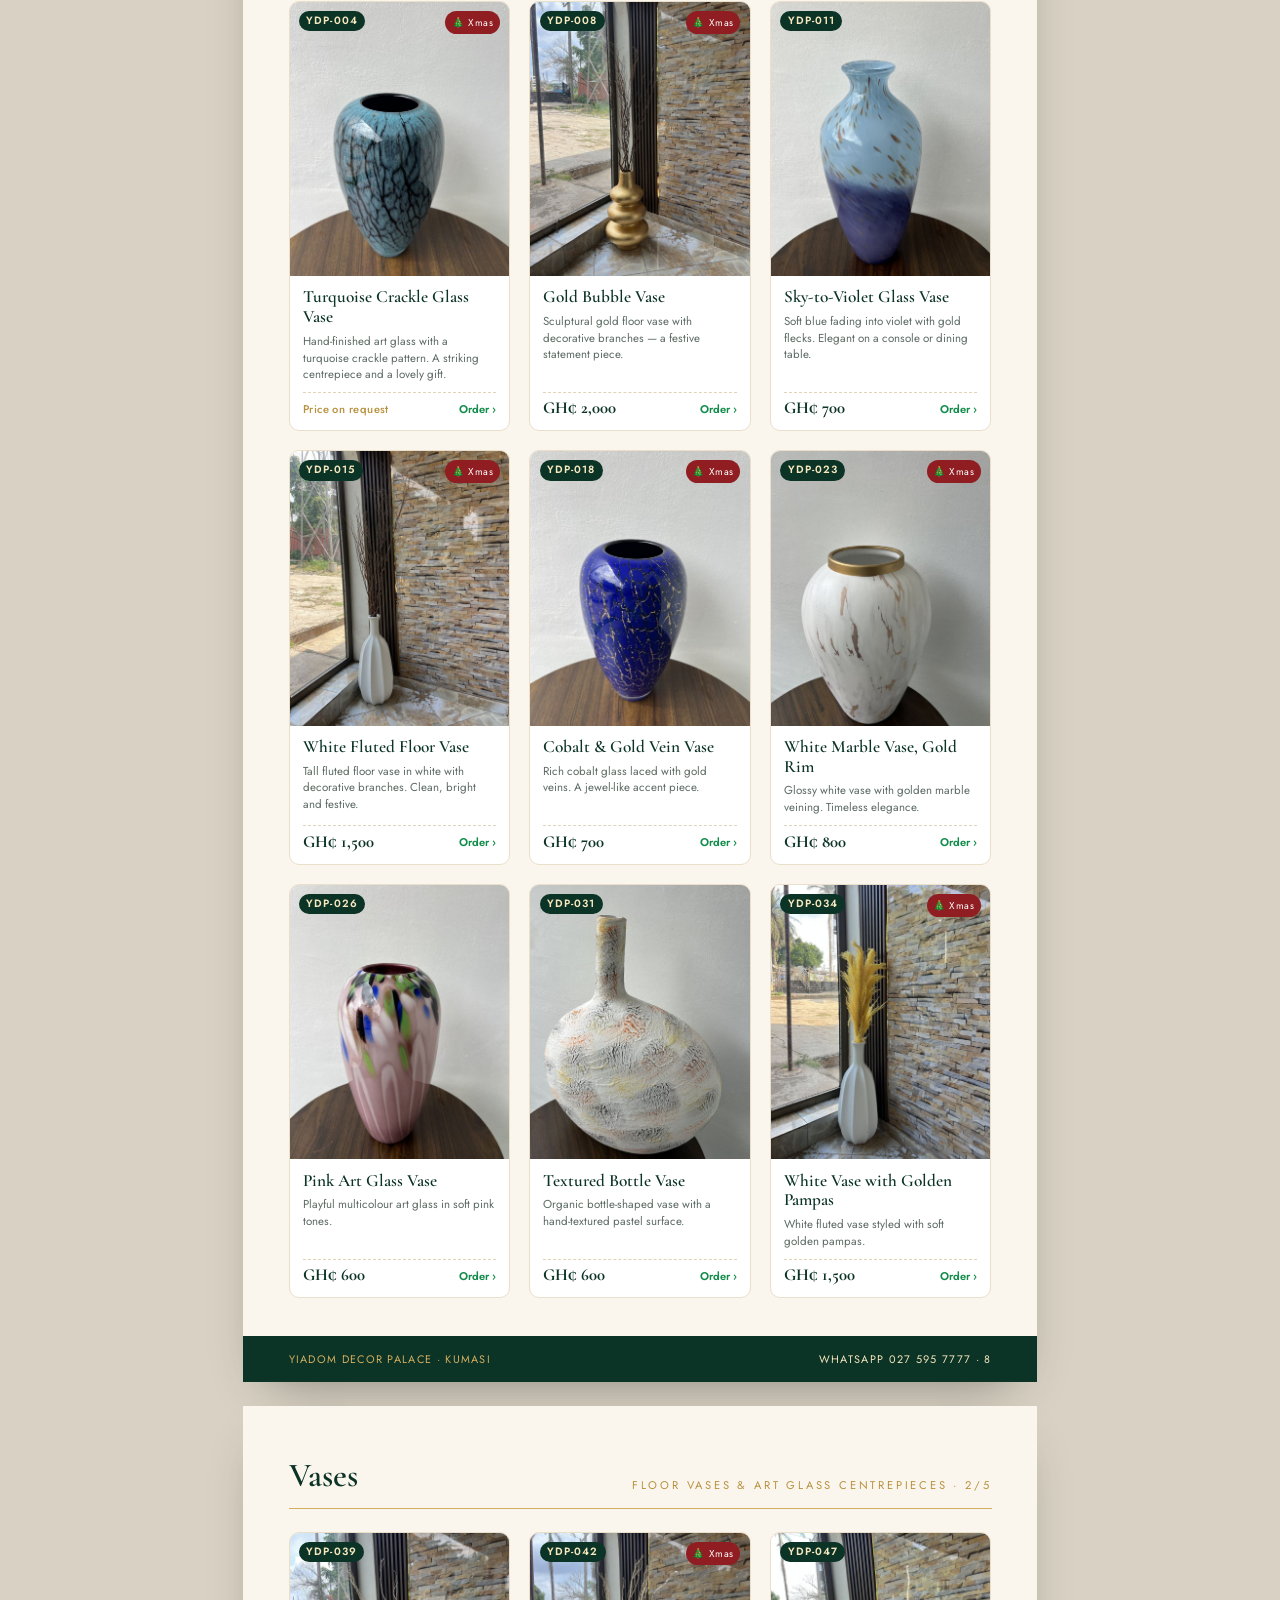
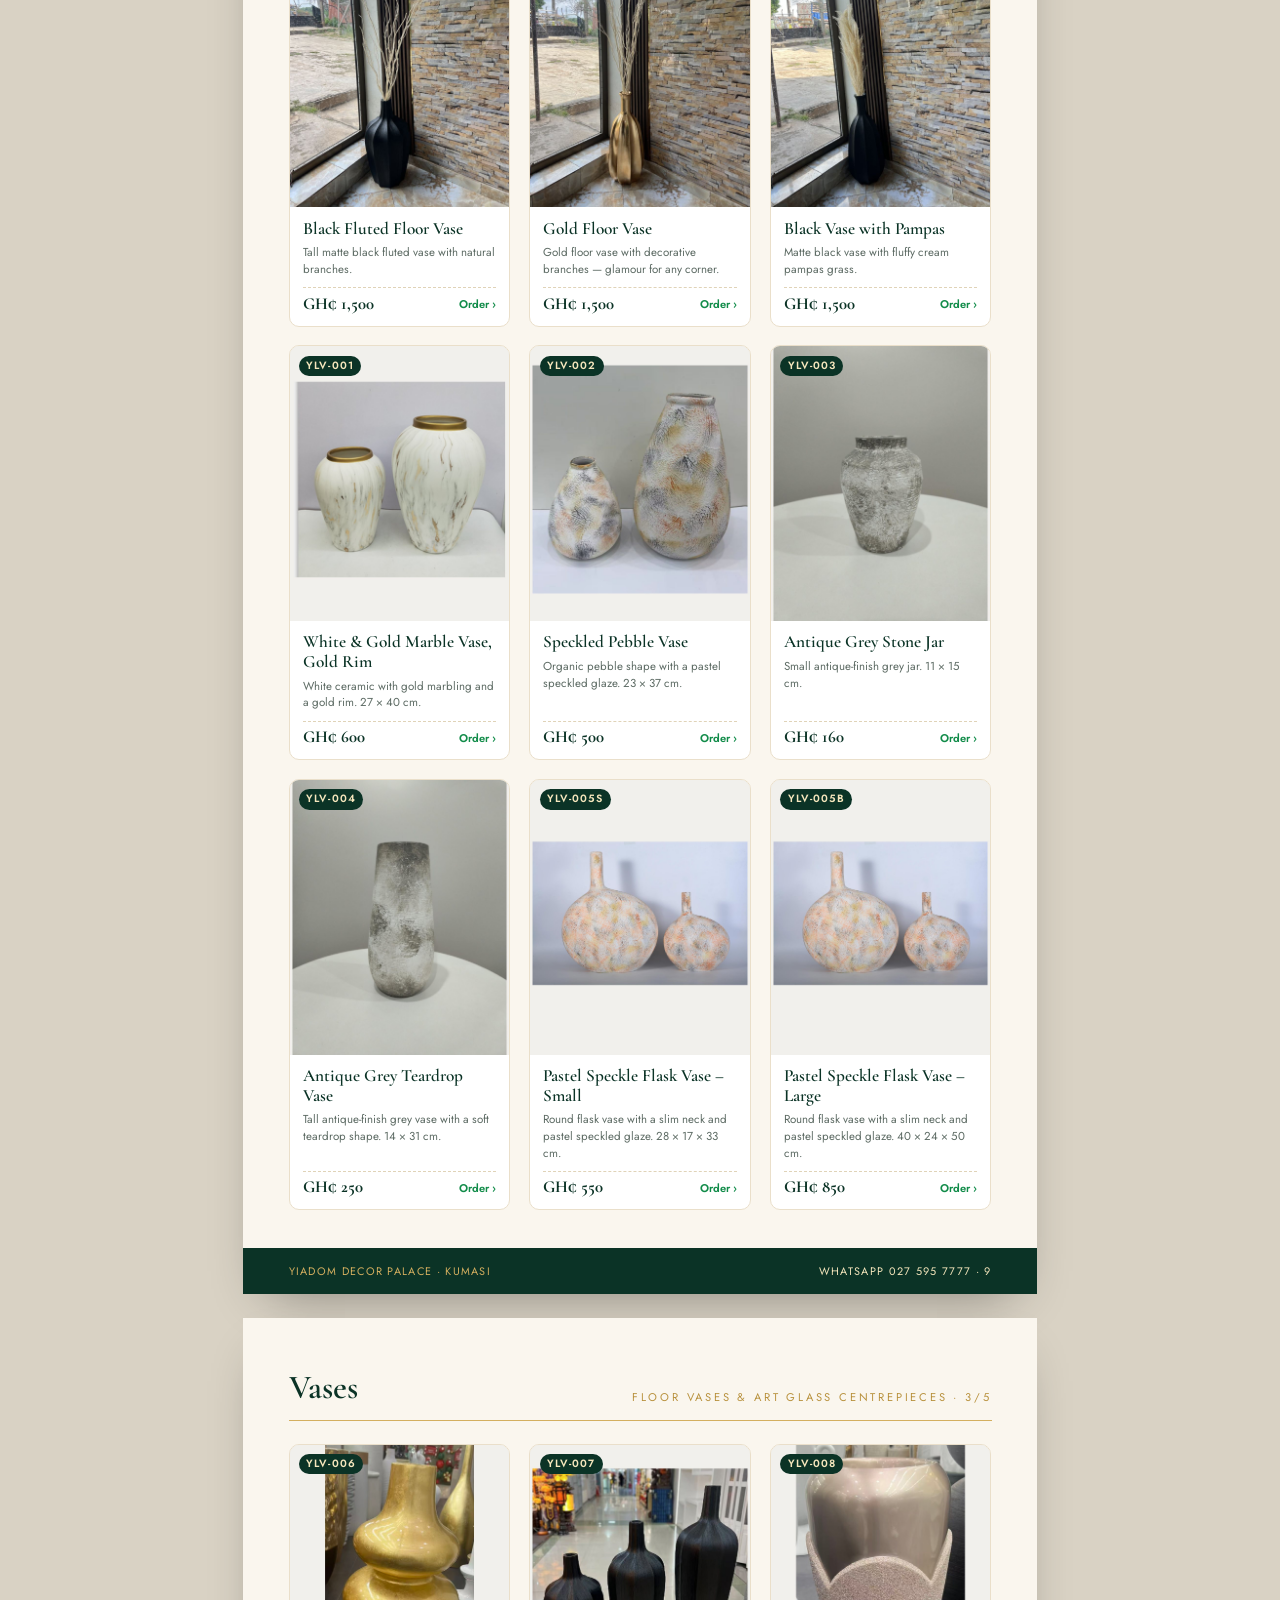
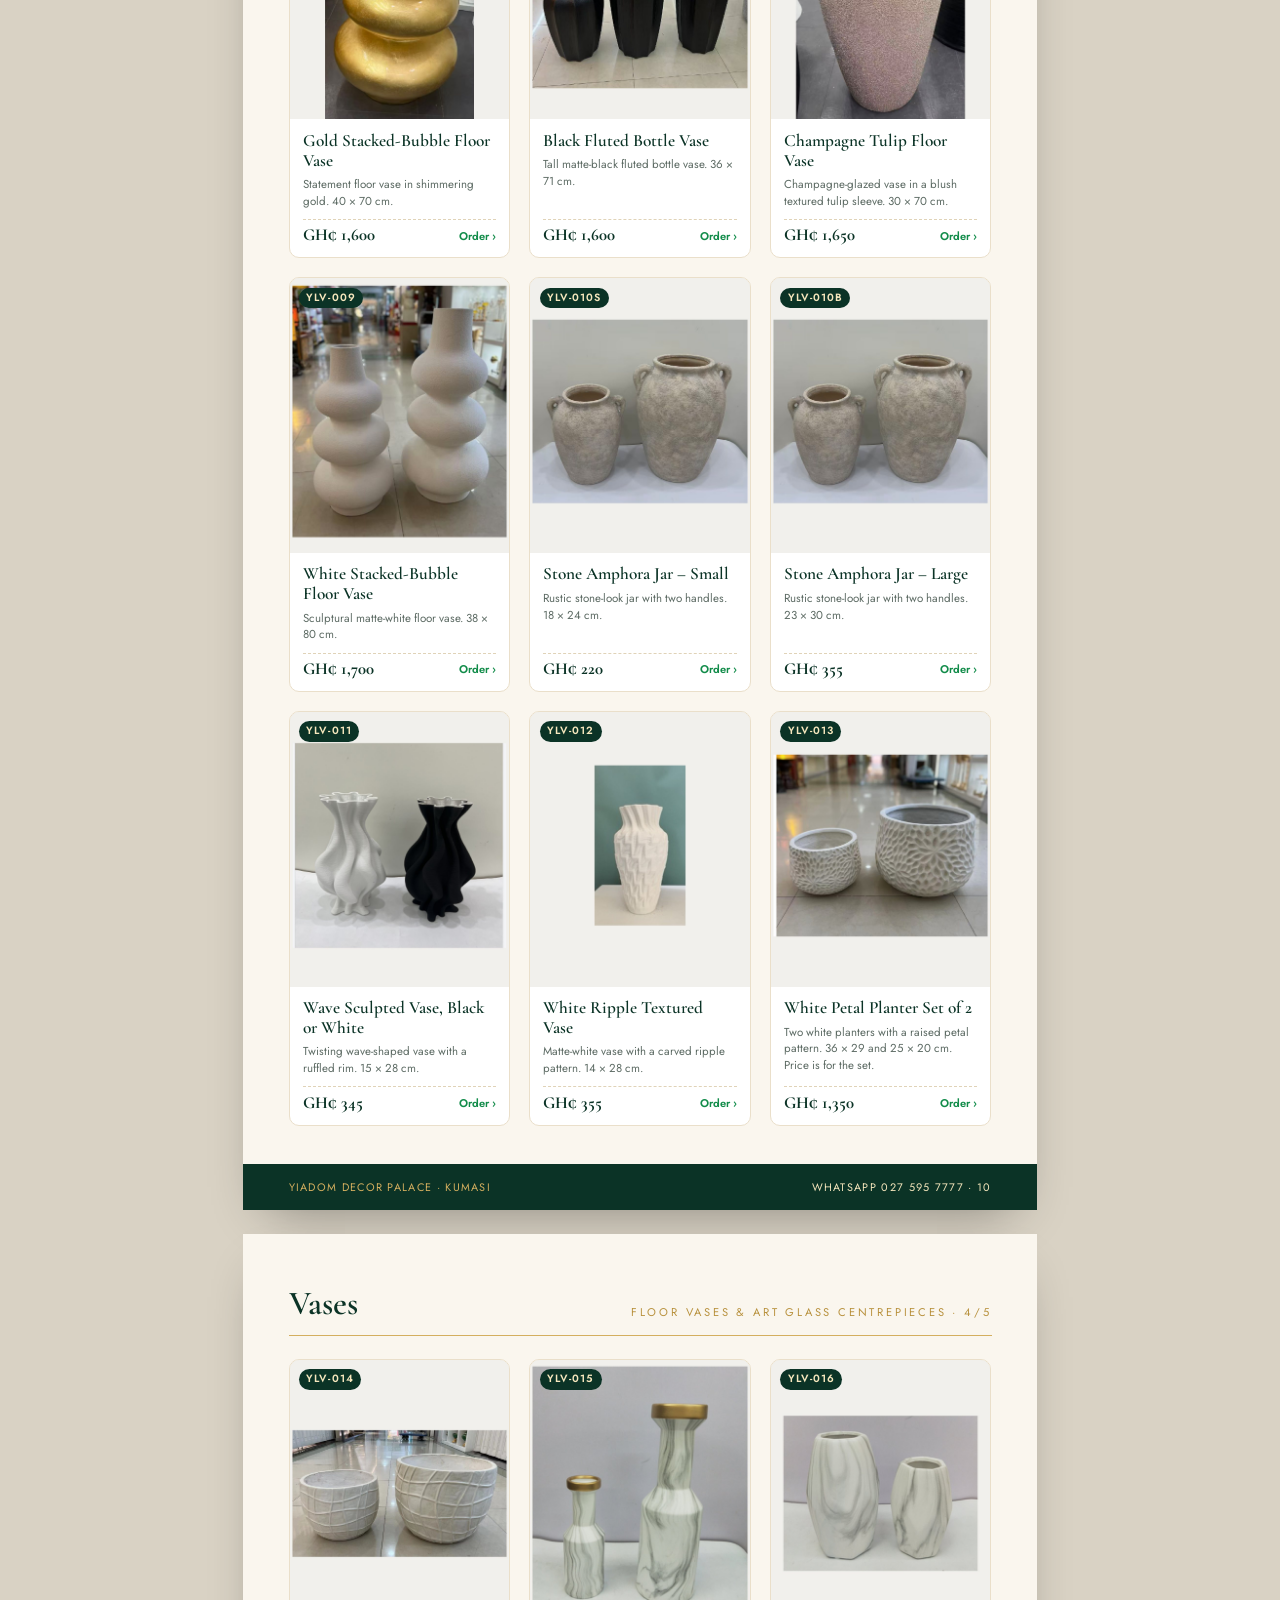
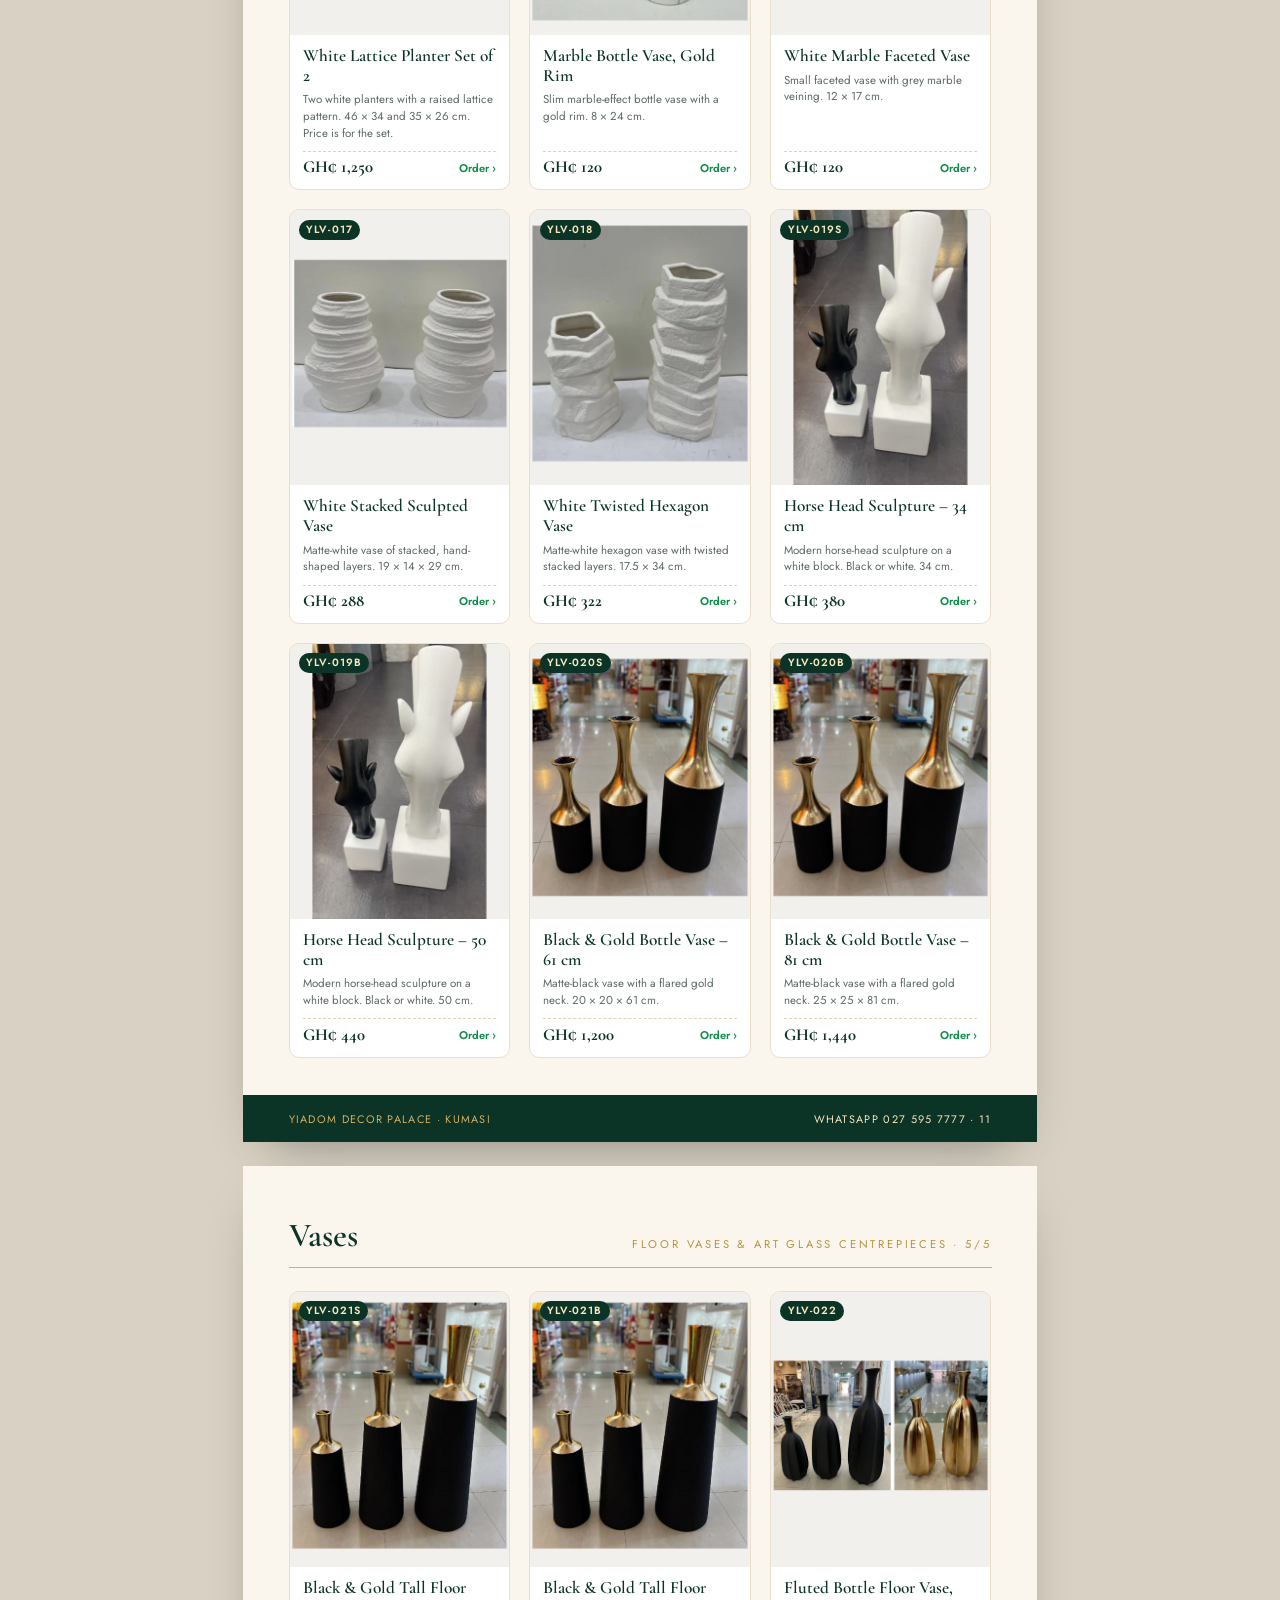
==== commit d2690d8e: "Remove all diffusers (35 items) and the Home Fragrance category Co-Authored-By: Claude Opus 5.5 <nor" ====
--- a/catalogue.html
+++ b/catalogue.html
@@ -4,7 +4,7 @@
   <meta charset="utf-8">
   <meta name="viewport" content="width=device-width, initial-scale=1">
   <title>Product Catalogue | Yiadom Decor Palace, Kumasi</title>
-  <meta name="description" content="Yiadom Decor Palace product catalogue — artificial plants & trees, vases, globes and home fragrance. Order on WhatsApp 027 595 7777.">
+  <meta name="description" content="Yiadom Decor Palace product catalogue — artificial plants & trees, vases, potted flowers and globes. Order on WhatsApp 027 595 7777.">
   <meta name="theme-color" content="#0b3326">
   <link rel="canonical" href="https://yiadomdecorpalace.com/catalogue.html">
   <link rel="icon" href="data:image/svg+xml,%3Csvg xmlns='http://www.w3.org/2000/svg' viewBox='0 0 64 64'%3E%3Crect width='64' height='64' rx='14' fill='%230b3326'/%3E%3Cpath d='M12 30 32 13l20 17' fill='none' stroke='%23d4af5f' stroke-width='4'/%3E%3Cpath d='M32 46c-7-3-9-10-6-16 5 2 7 9 6 16Zm0 0c7-3 9-10 6-16-5 2-7 9-6 16Zm0 0c-3-6-2-13 0-17 2 4 3 11 0 17Z' fill='%23d4af5f'/%3E%3C/svg%3E">
@@ -146,7 +146,7 @@
   <script src="products.js"></script>
   <script>
     const PER_PAGE = 9;
-    const ORDER = ["plants", "vases", "fragrance", "floral", "potted", "globes", "nananom"];
+    const ORDER = ["plants", "vases", "floral", "potted", "globes", "nananom"];
     const SUB = {
       plants: "Lifelike greenery — no watering, no wilting",
       pots: "Designer pots for interior & exterior",
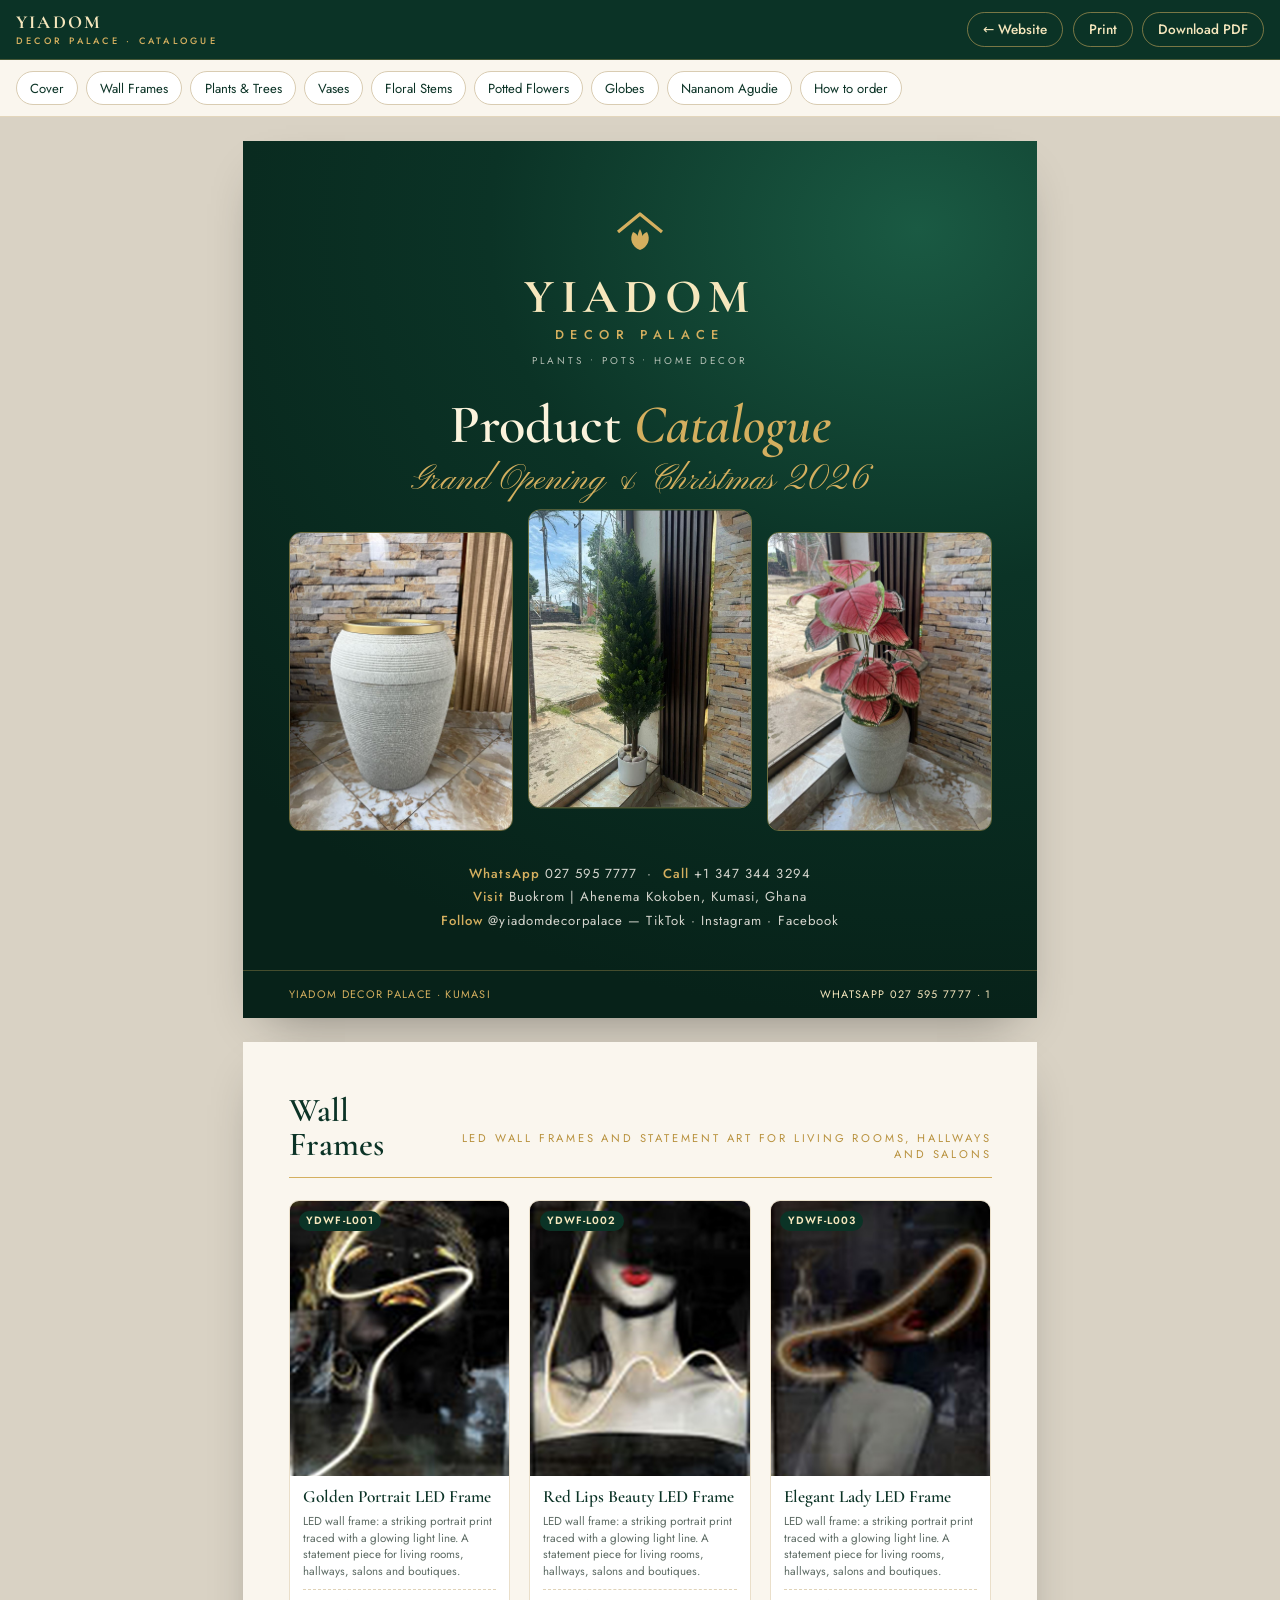
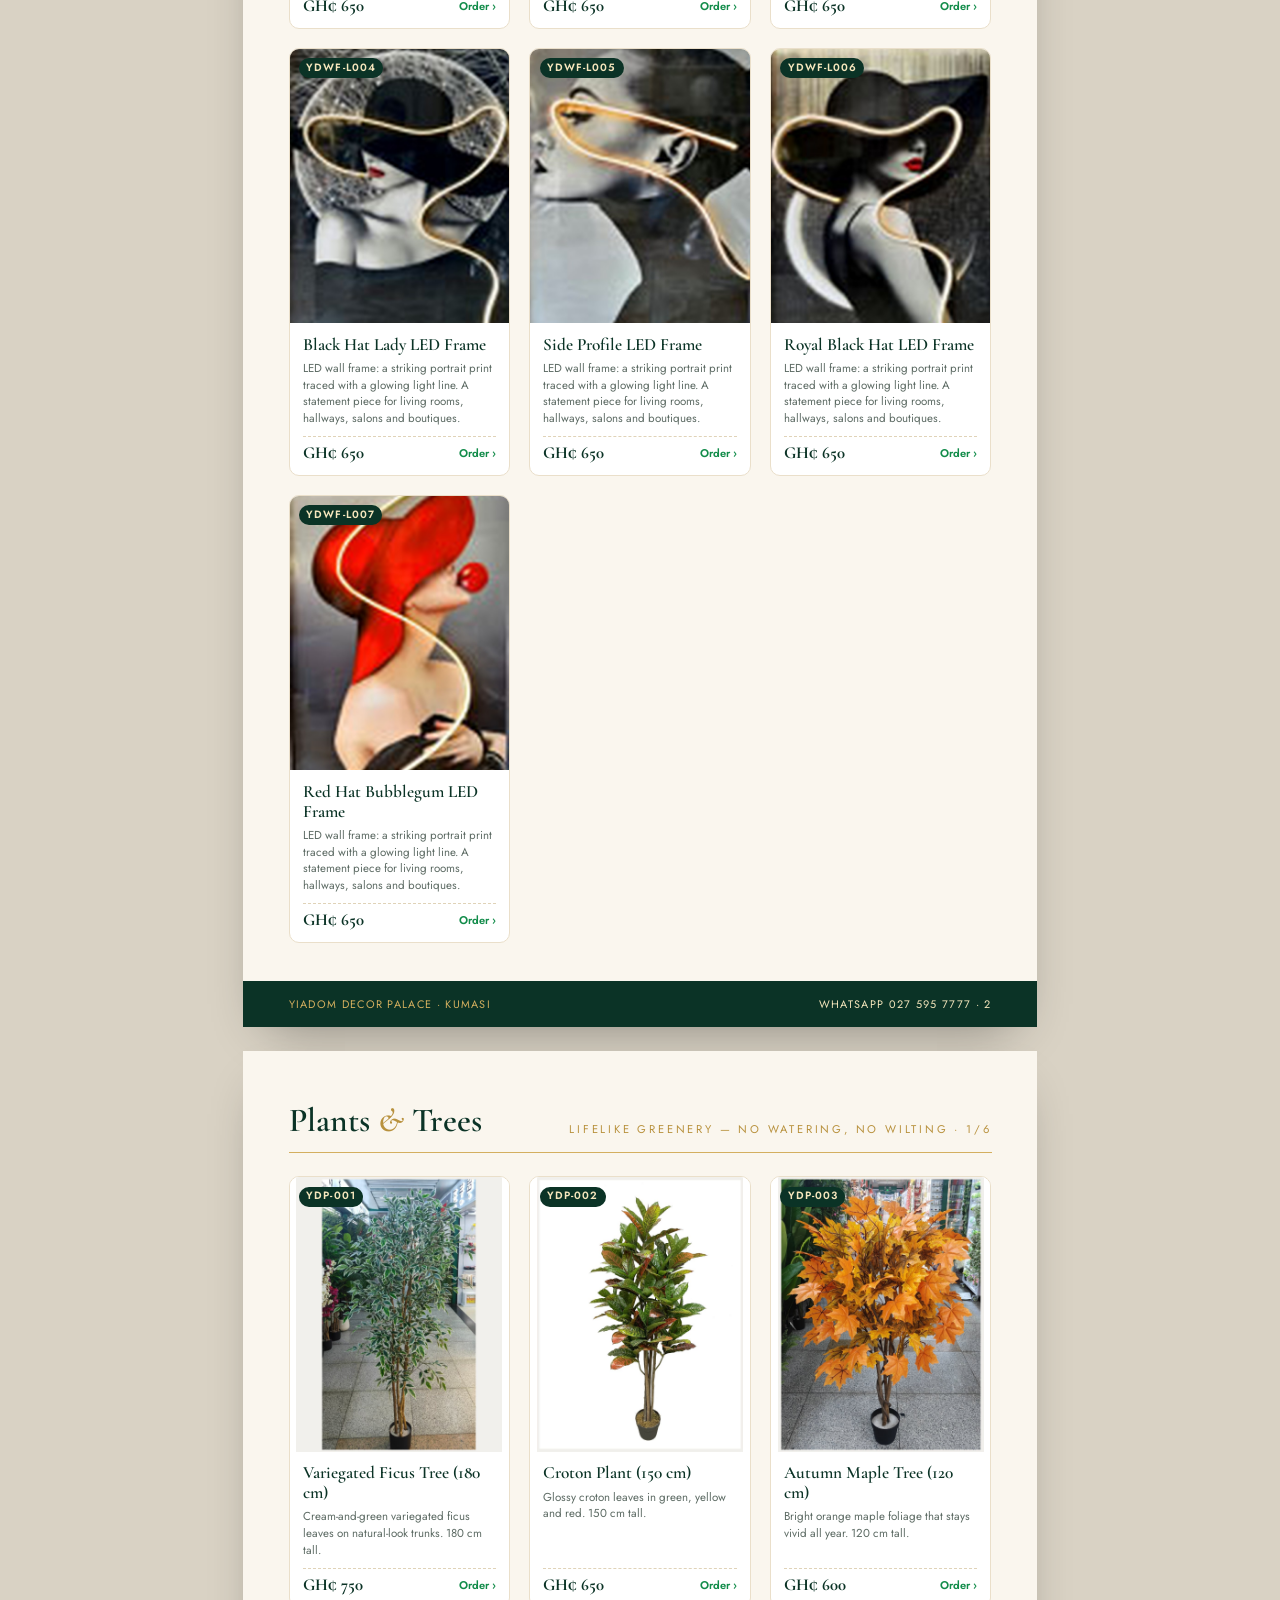
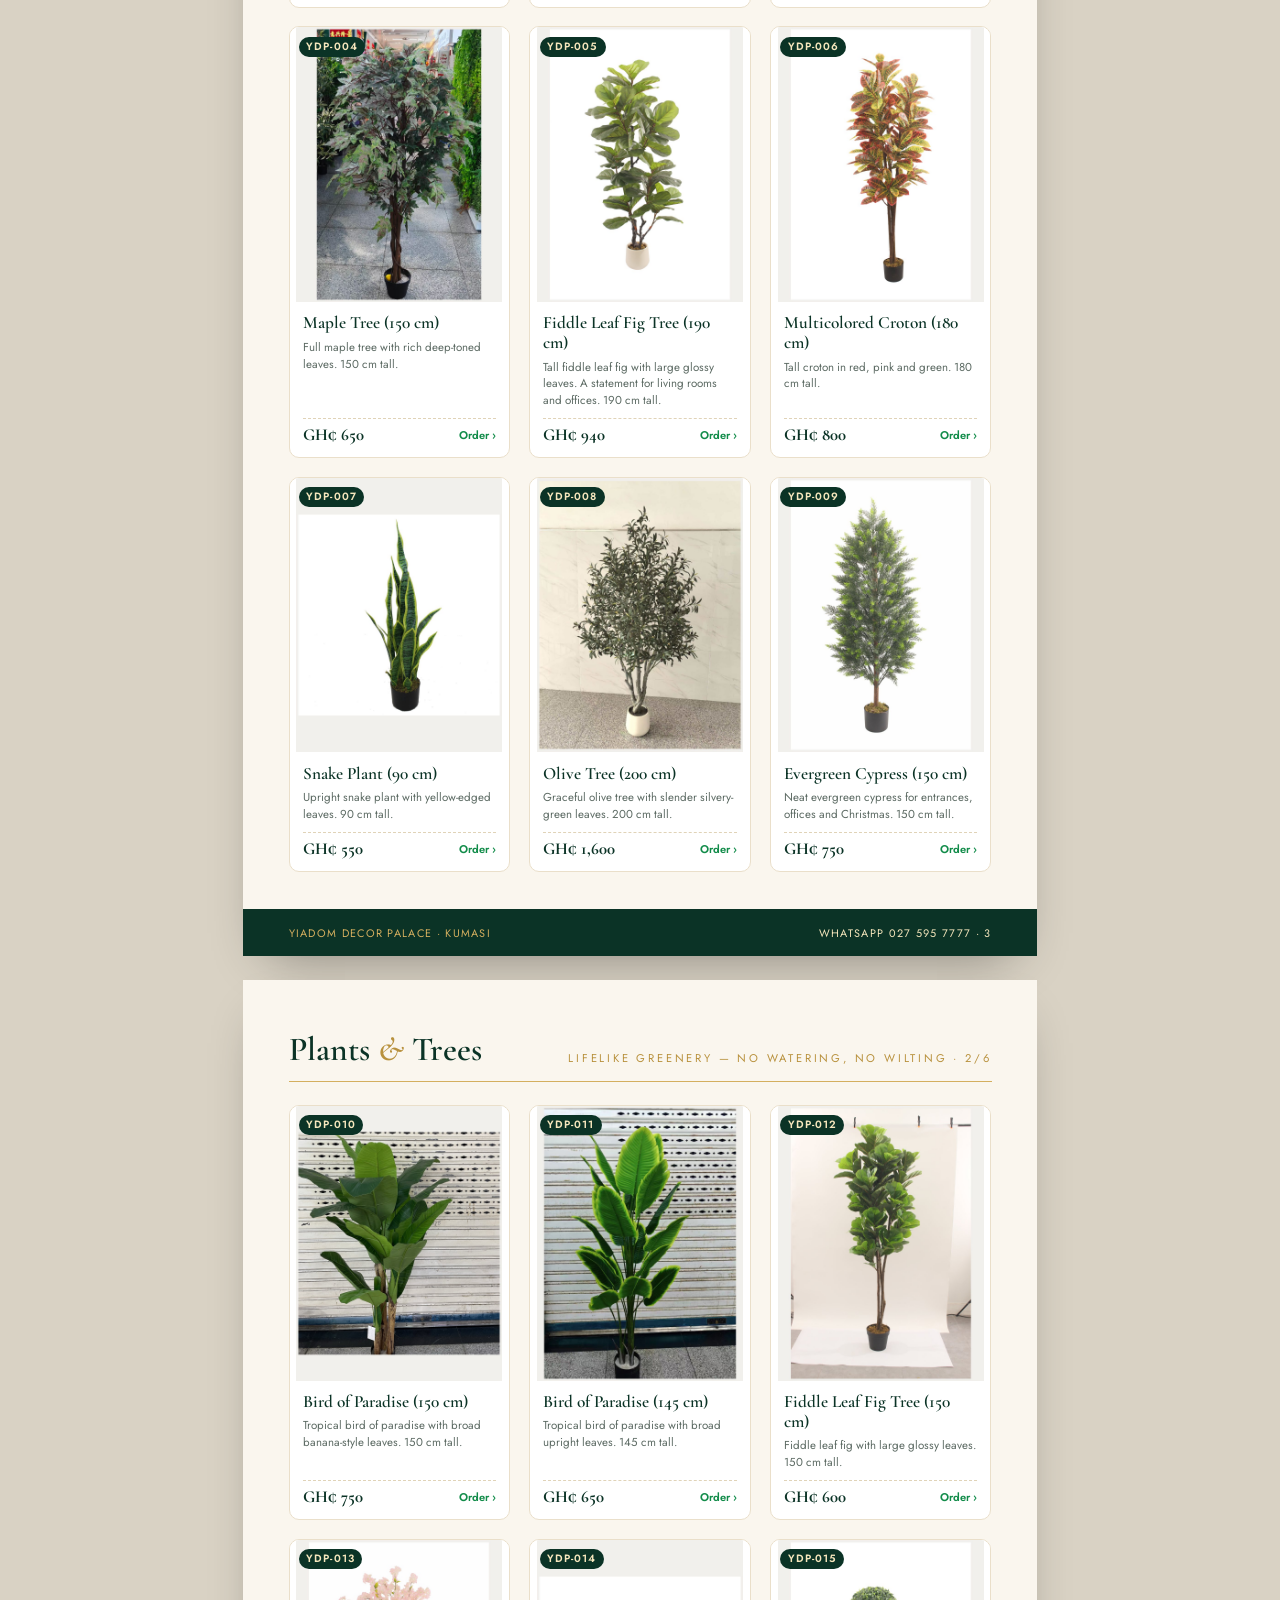
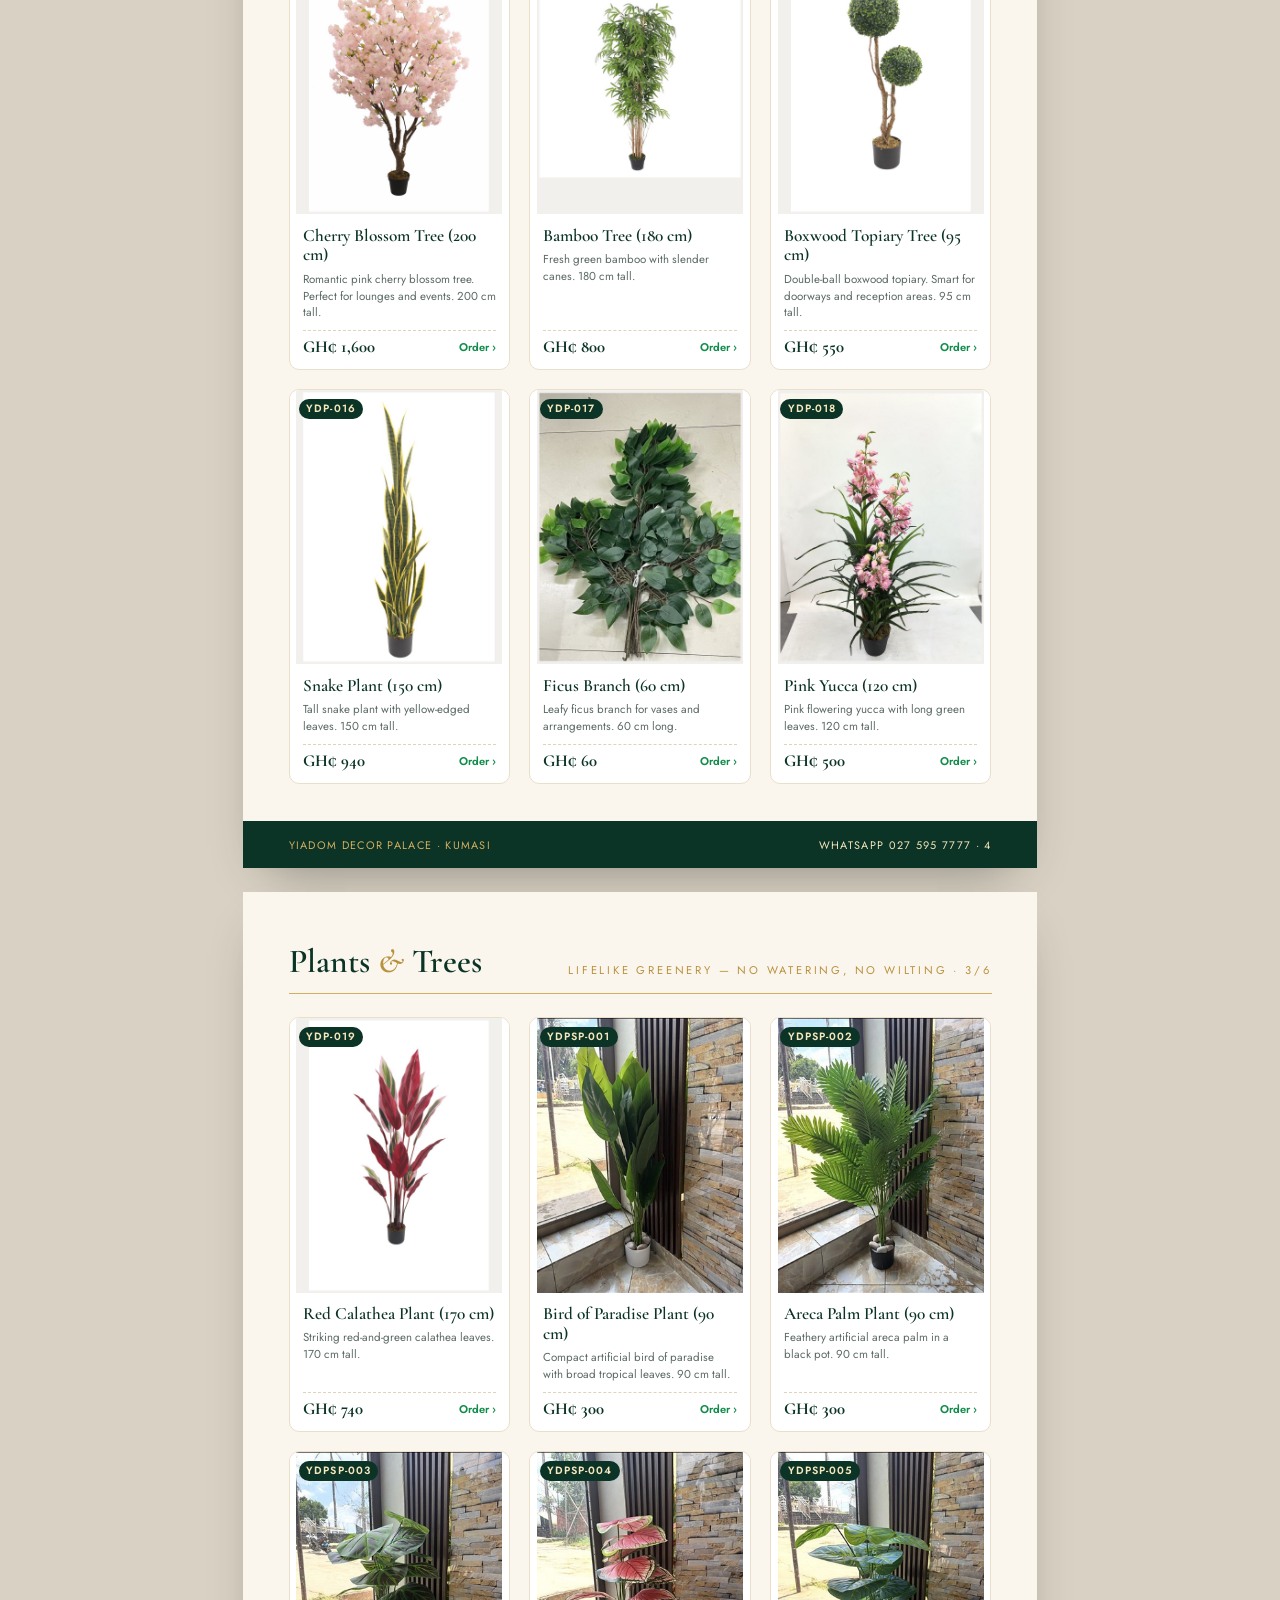
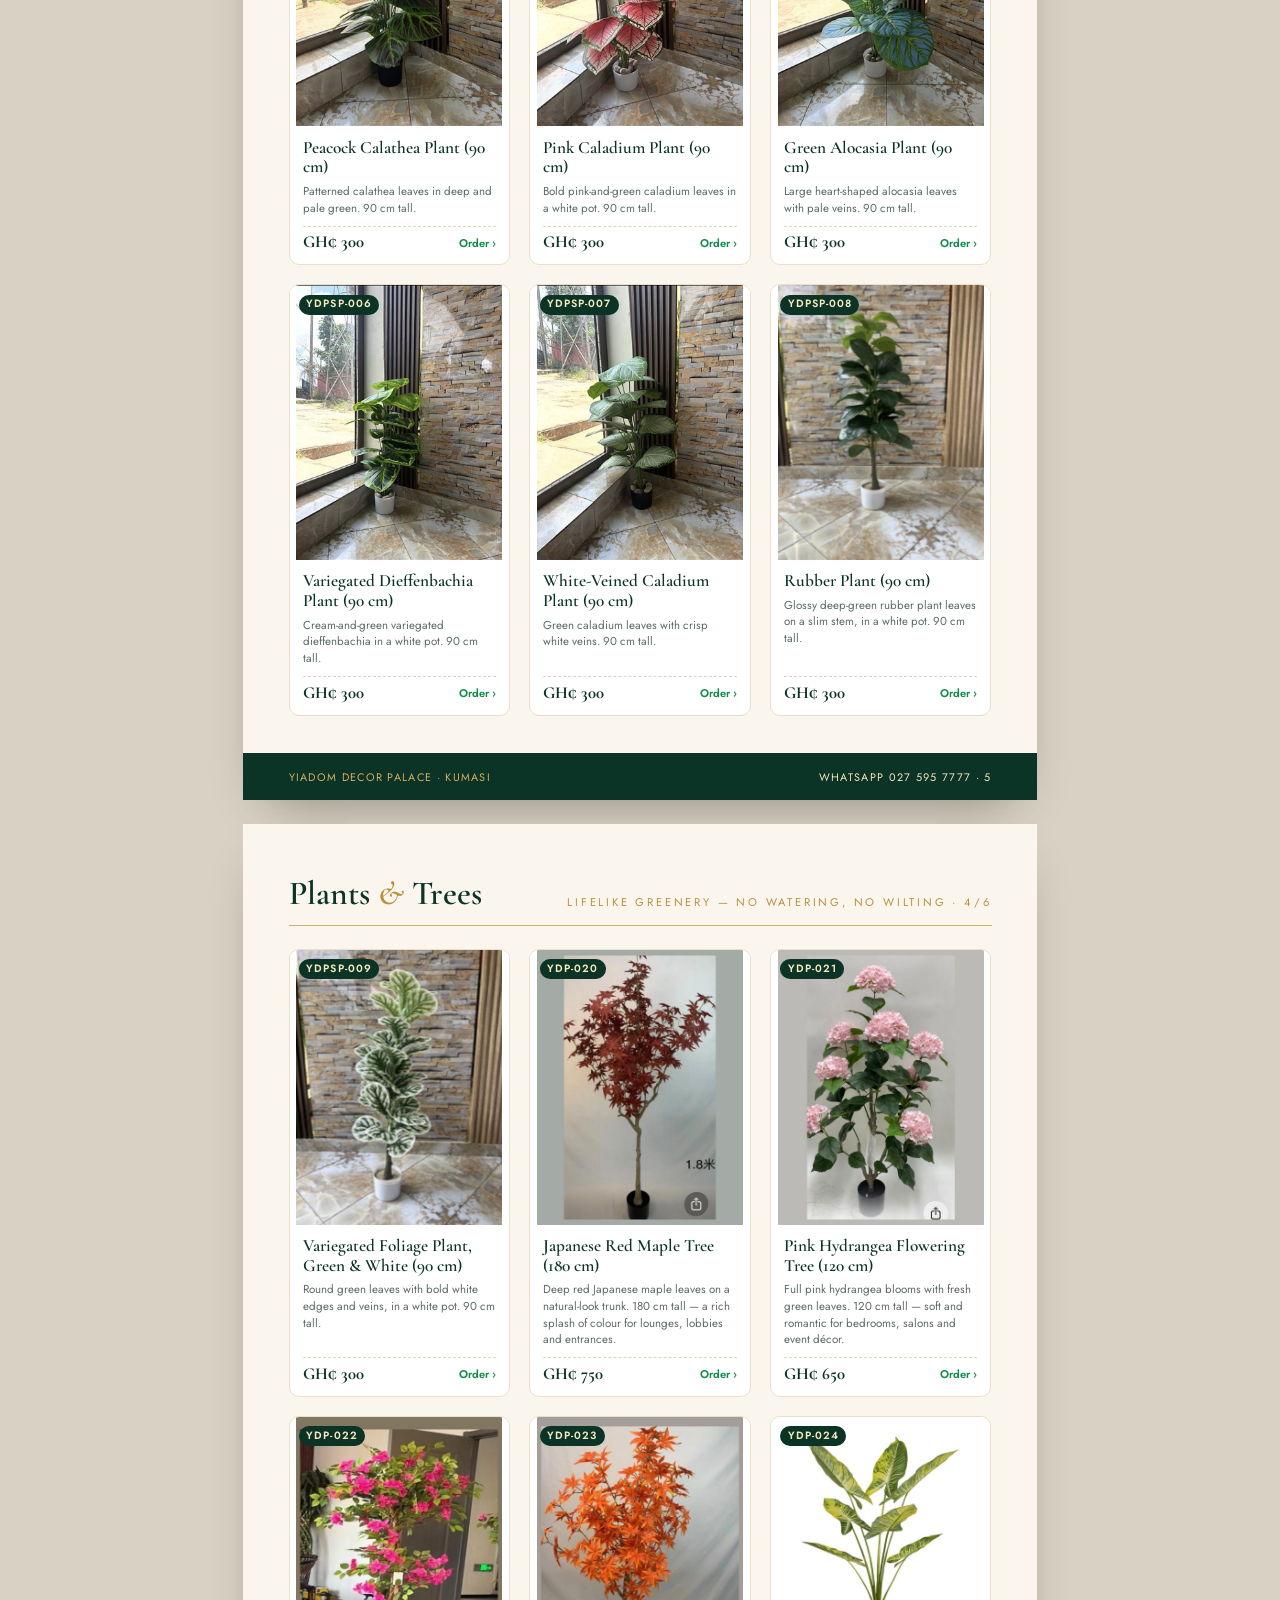
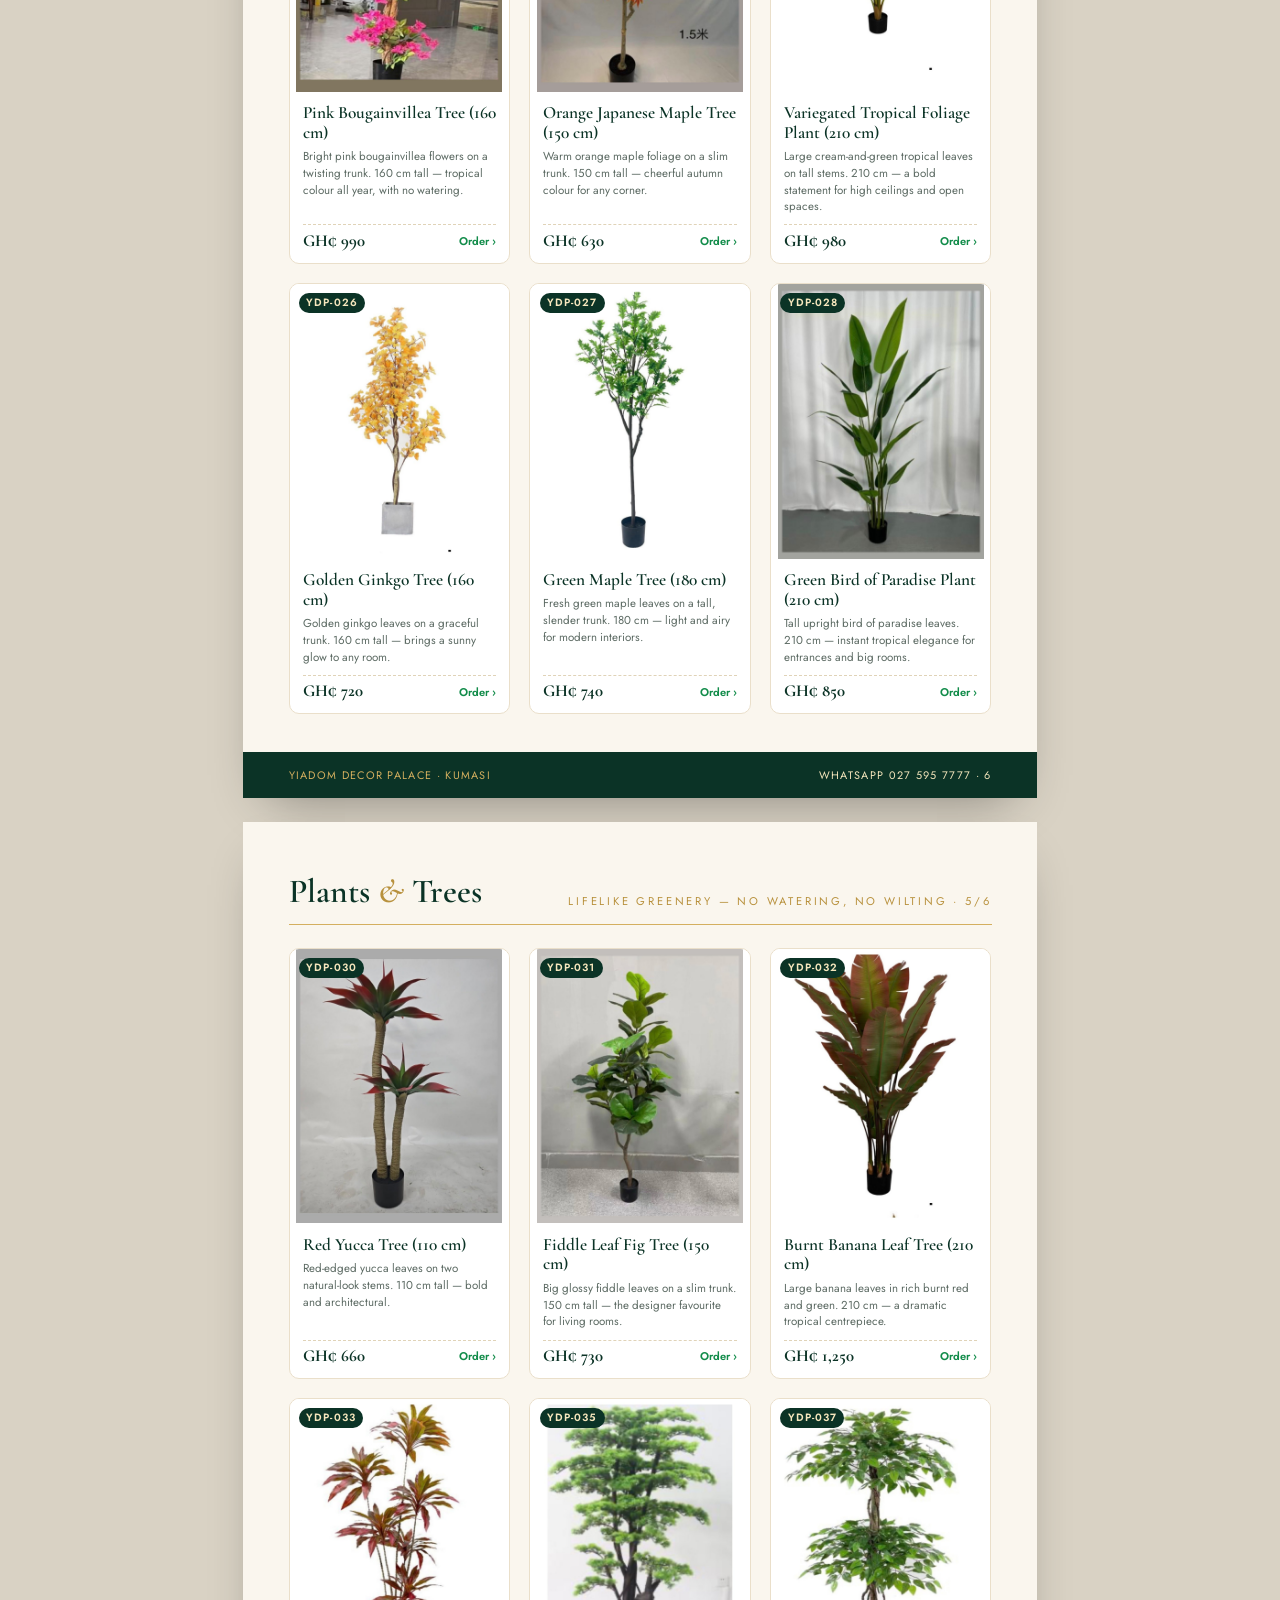
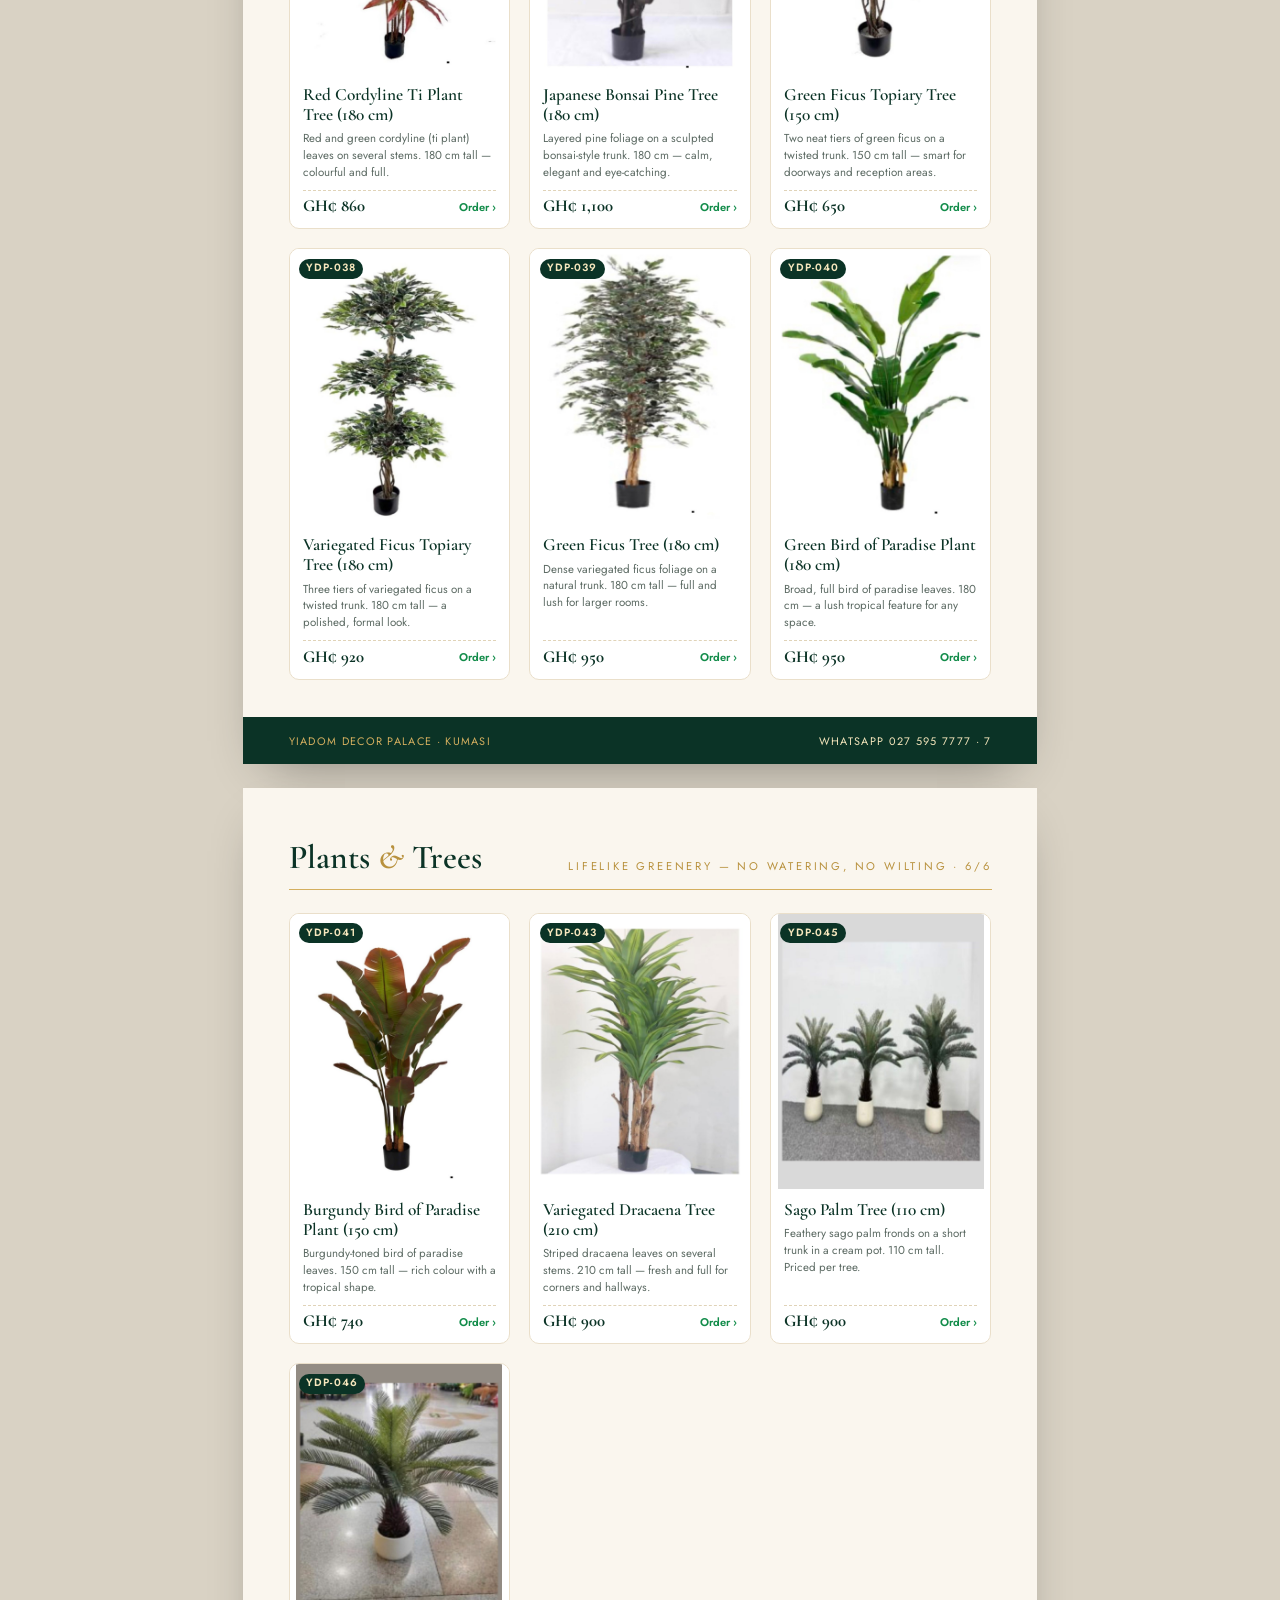
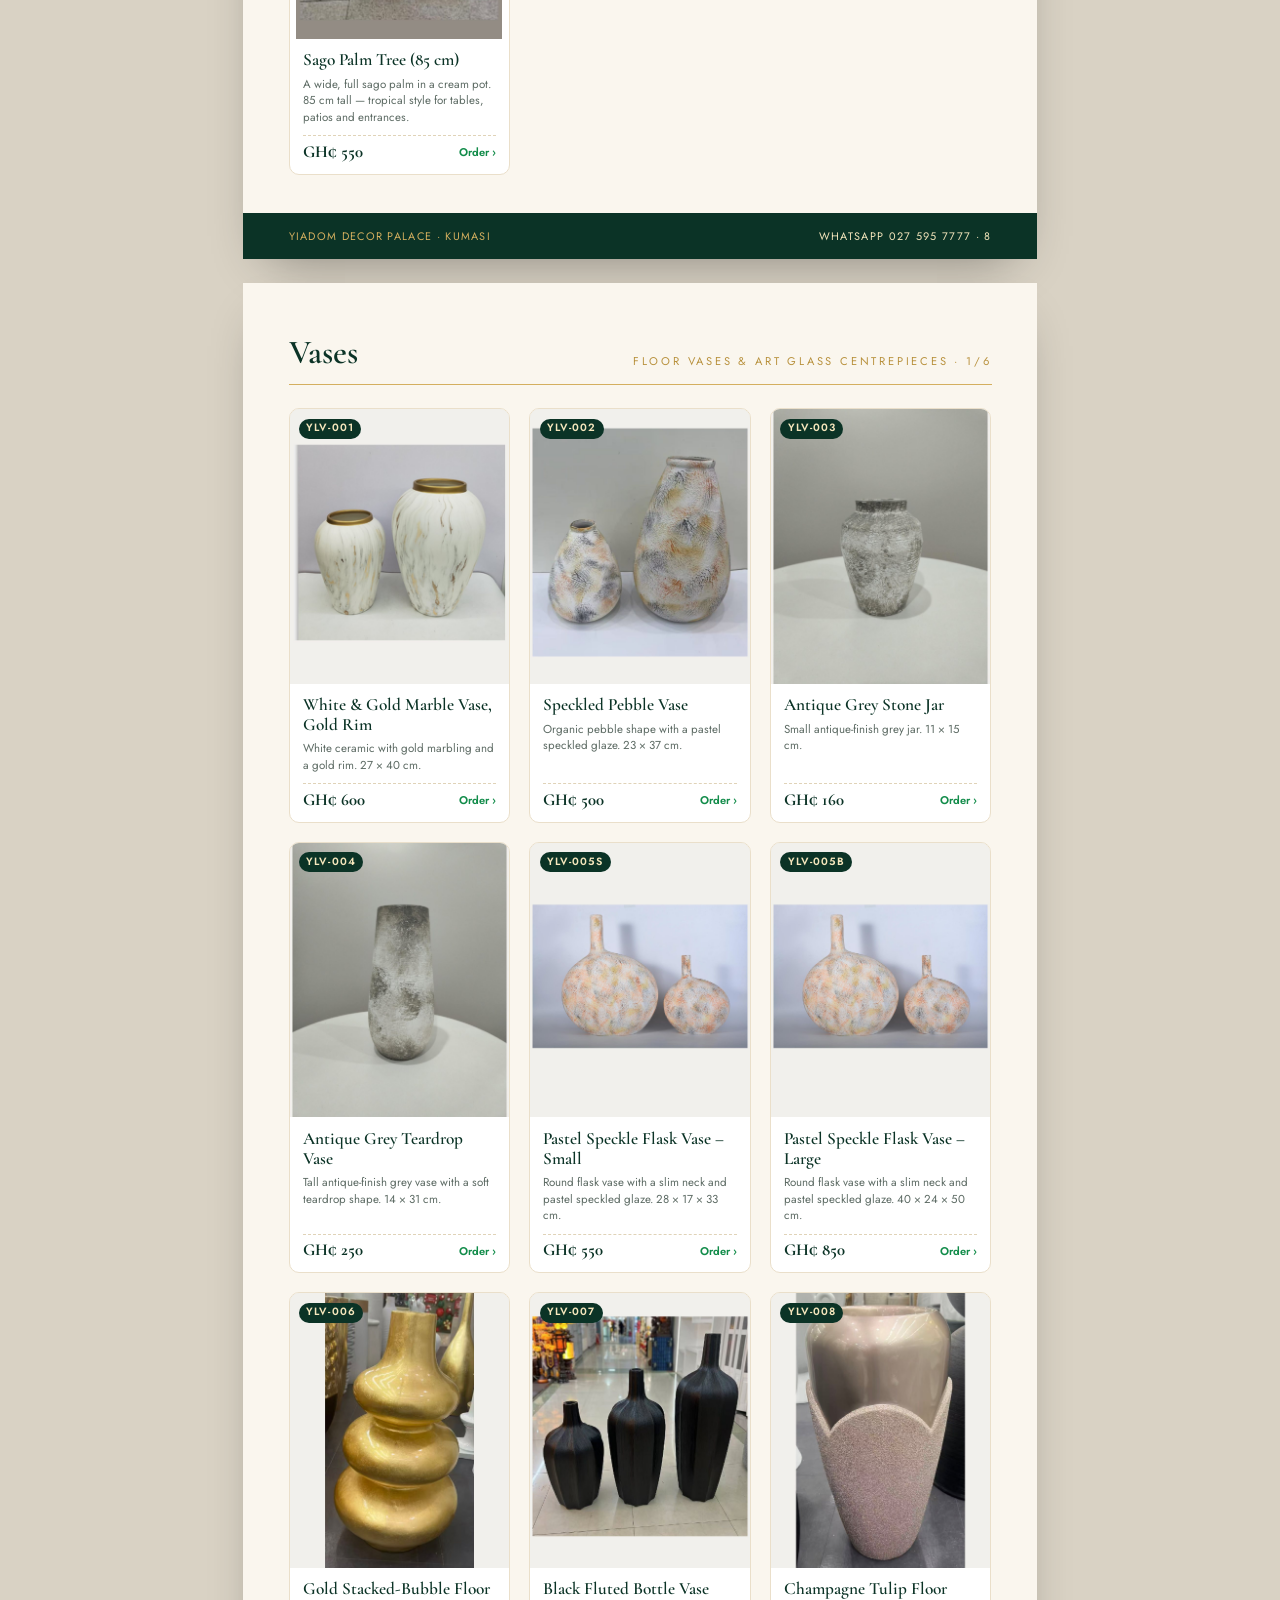
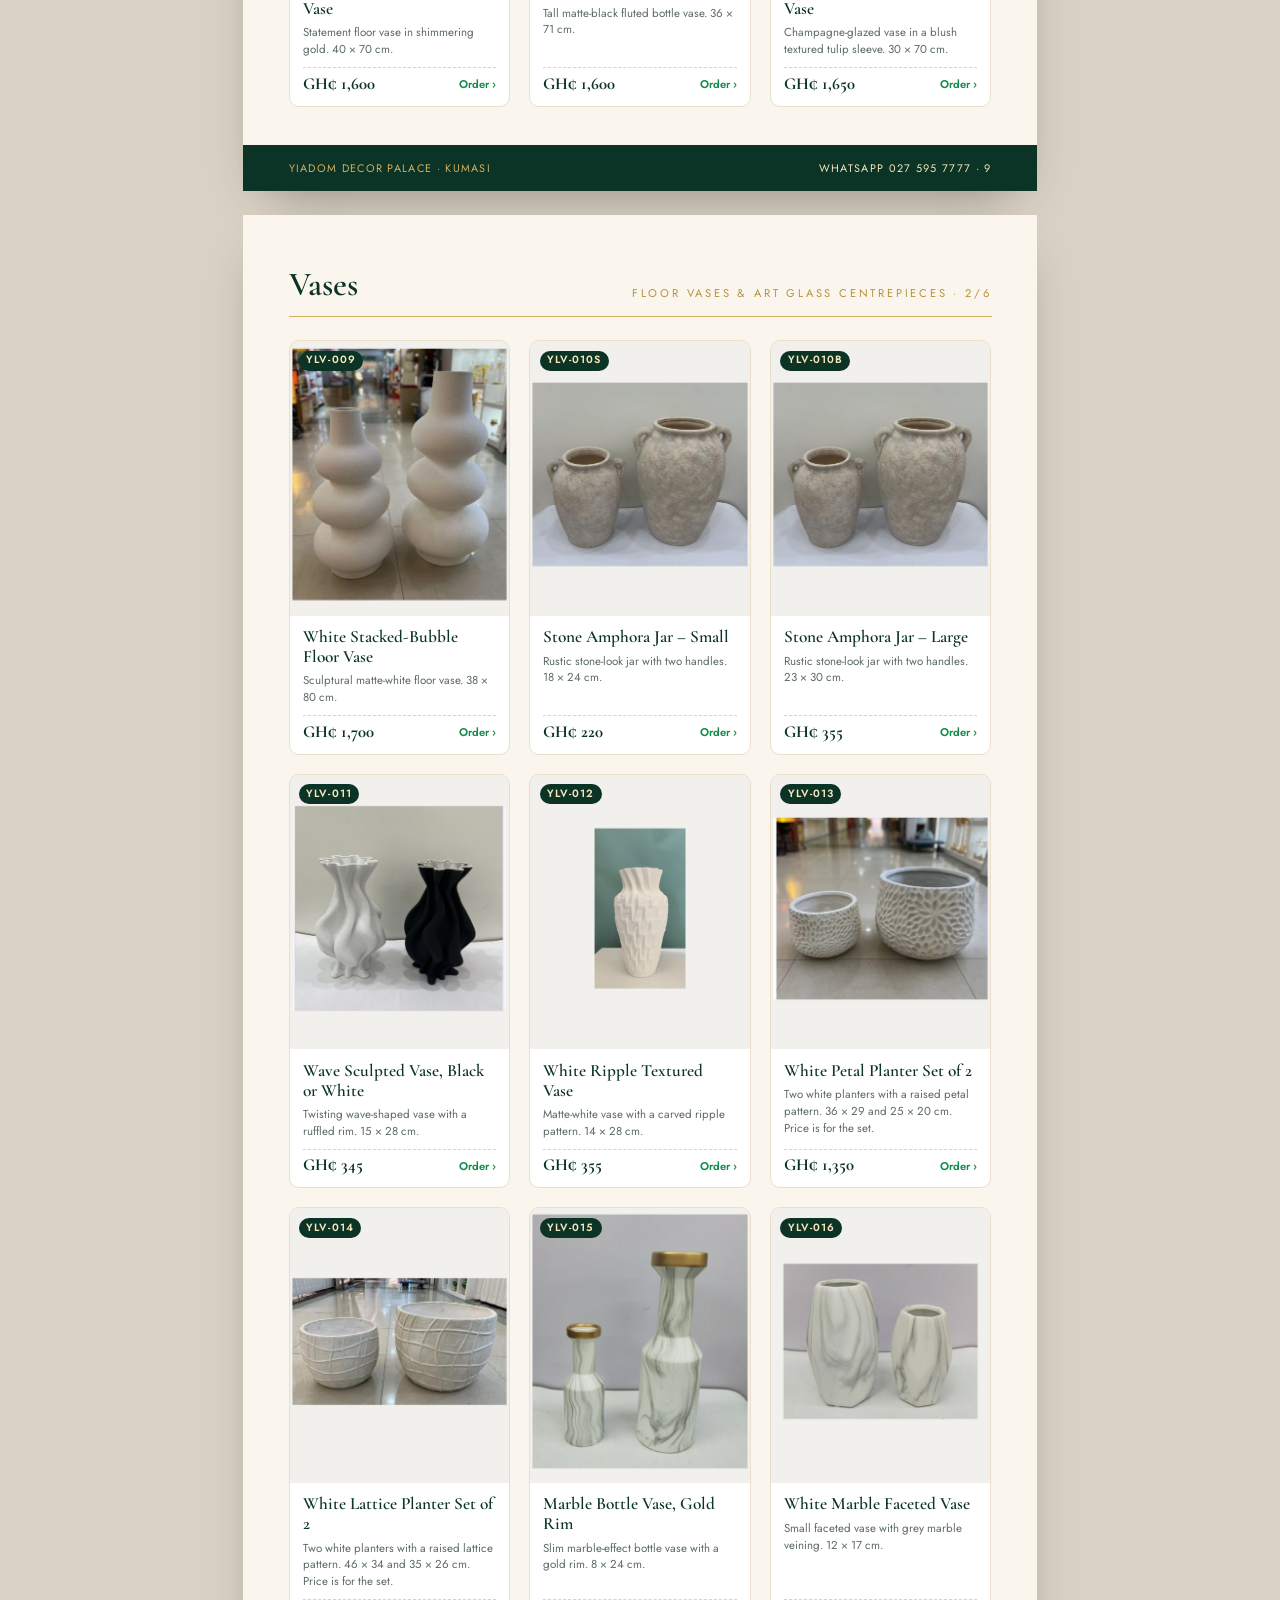
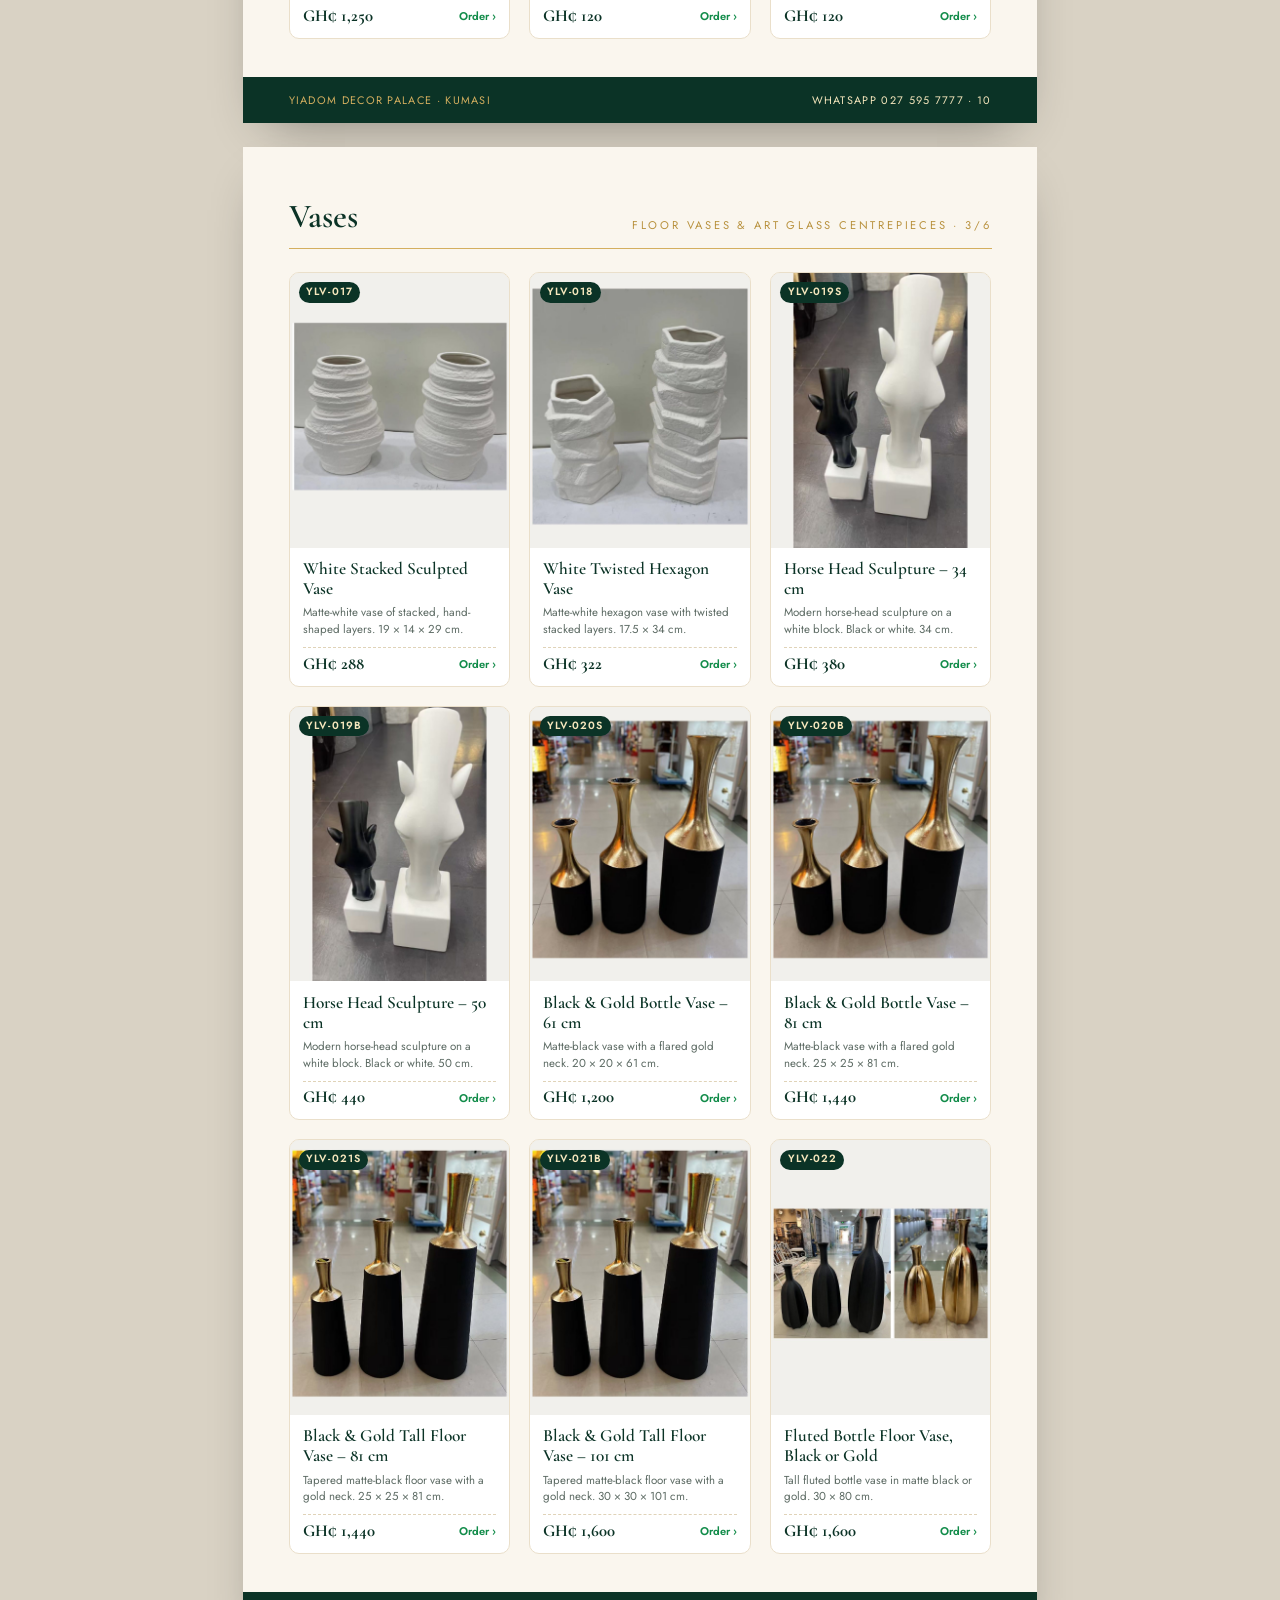
==== commit 1e4d7bc6: "Catalogue follows the till's categories (adds Wall Frames, Pots & Planters, till-added products); re" ====
--- a/catalogue.html
+++ b/catalogue.html
@@ -146,7 +146,8 @@
   <script src="products.js"></script>
   <script>
     const PER_PAGE = 9;
-    const ORDER = ["plants", "vases", "floral", "potted", "globes", "nananom"];
+    // Sections follow the till's category list (Setup → Product categories); empty categories are skipped.
+    let ORDER = [];
     const SUB = {
       plants: "Lifelike greenery — no watering, no wilting",
       pots: "Designer pots for interior & exterior",
@@ -156,6 +157,8 @@
       potted: "Ready-made mini arrangements in decorative pots",
       globes: "Desk and floor globes, some with built-in lights",
       nananom: "Nananom Agudie — glass fruit and sweet bowls on decorative stands",
+      "wall-frames": "LED wall frames and statement art for living rooms, hallways and salons",
+      other: "More pieces for your home and business",
       christmas: "Festive favourites & gift ideas",
     };
     const wa = (p) => `https://wa.me/${WHATSAPP}?text=${encodeURIComponent(`Hello Yiadom Decor Palace! I'd like to order ${p.code} – ${p.name}${p.price != null ? ` (${formatPrice(p)})` : ""}. Is it available?`)}`;
@@ -167,13 +170,13 @@
     const item = (p) => `
       <article class="item">
         <div class="item__img">
-          <img src="images/${p.img}.jpg" alt="${esc(p.name)}">
+          <img src="${imgSrc(p)}" alt="${esc(p.name)}">
           <span class="item__code">${p.code}</span>
           ${p.xmas ? '<span class="item__xmas">🎄 Xmas</span>' : ""}
         </div>
         <div class="item__body">
           <h3>${esc(p.name)}</h3>
-          <p>${esc(p.desc)}</p>
+          <p>${esc(p.desc || "")}</p>
           <div class="item__price"><span class="${p.price == null ? "" : "has-price"}" data-price="${p.code}">${priceHTML(p)}</span><a href="${wa(p)}" target="_blank" rel="noopener">Order ›</a></div>
         </div>
       </article>`;
@@ -185,7 +188,7 @@
         html += `
           <section class="page ${extraClass}" ${first ? `id="${id}"` : ""}>
             <div class="page__inner">
-              <div class="page__head"><h2>${title}</h2><p>${SUB[id]}${list.length > PER_PAGE ? ` · ${i / PER_PAGE + 1}/${Math.ceil(list.length / PER_PAGE)}` : ""}</p></div>
+              <div class="page__head"><h2>${title}</h2><p>${SUB[id] || ""}${list.length > PER_PAGE ? ` · ${i / PER_PAGE + 1}/${Math.ceil(list.length / PER_PAGE)}` : ""}</p></div>
               ${first && intro ? `<p class="intro">${intro}</p>` : ""}
               <div class="items">${list.slice(i, i + PER_PAGE).map(item).join("")}</div>
             </div>
@@ -220,11 +223,16 @@
         ${foot()}
       </section>`;
 
-    const xmasList = PRODUCTS.filter((p) => p.xmas).slice(0, PER_PAGE);
+    // Wait for the till (prices, sold-out items, its category list and products added in the till), then build the pages.
+    // If the till can't be reached within a few seconds, the catalogue is built from the website's own list.
+    loadLivePrices().then(() => {
+    const cats = Array.isArray(CATEGORY_ORDER) ? CATEGORY_ORDER : Object.keys(CAT_LABEL);
+    ORDER = [...cats, ...[...new Set(PRODUCTS.map(p => p.cat))].filter(c => !cats.includes(c))].filter(c => PRODUCTS.some(p => p.cat === c && !p.soldOut));
+    const xmasList = PRODUCTS.filter((p) => p.xmas && !p.soldOut).slice(0, PER_PAGE);
     let html = cover;
     html += section("christmas", "Christmas <em>Picks</em>", xmasList, "xmas-page",
       "Our favourite pieces to dress your home, church or office for the festive season — and beautiful gifts for the people you love. Ask us about bulk and corporate gift orders.");
-    ORDER.forEach((cat) => html += section(cat, CAT_LABEL[cat].replace("&", "<em>&amp;</em>"), PRODUCTS.filter((p) => p.cat === cat)));
+    ORDER.forEach((cat) => html += section(cat, esc(CAT_LABEL[cat] || cat).replace("&amp;", "<em>&amp;</em>"), PRODUCTS.filter((p) => p.cat === cat && !p.soldOut)));
 
     html += `
       <section class="page order" id="order">
@@ -250,18 +258,11 @@
       </section>`;
 
     document.getElementById("pages").innerHTML = html;
-    // Live prices from the till: update each item in place (pages stay the same for printing).
-    loadLivePrices().then(ok => {
-      if (!ok) return;
-      document.querySelectorAll("[data-price]").forEach(el => {
-        const p = PRODUCTS.find(x => x.code === el.dataset.price), card = el.closest(".item");
-        if (!p) { if (card) card.style.visibility = "hidden"; return; }
-        el.innerHTML = priceHTML(p) + (p.soldOut ? " · Sold out" : "");
-      });
+    document.getElementById("jump").innerHTML =
+      [["cover", "Cover"], ...(xmasList.length ? [["christmas", "🎄 Christmas"]] : []), ...ORDER.map((c) => [c, esc(CAT_LABEL[c] || c)]), ["order", "How to order"]]
+        .map(([id, l]) => `<a href="#${id}">${l}</a>`).join("");
+    document.body.dataset.ready = "1";   // lets the PDF maker know the pages are built
     });
-    document.getElementById("jump").innerHTML =
-      [["cover", "Cover"], ["christmas", "🎄 Christmas"], ...ORDER.map((c) => [c, CAT_LABEL[c]]), ["order", "How to order"]]
-        .map(([id, l]) => `<a href="#${id}">${l}</a>`).join("");
   </script>
 </body>
 </html>
